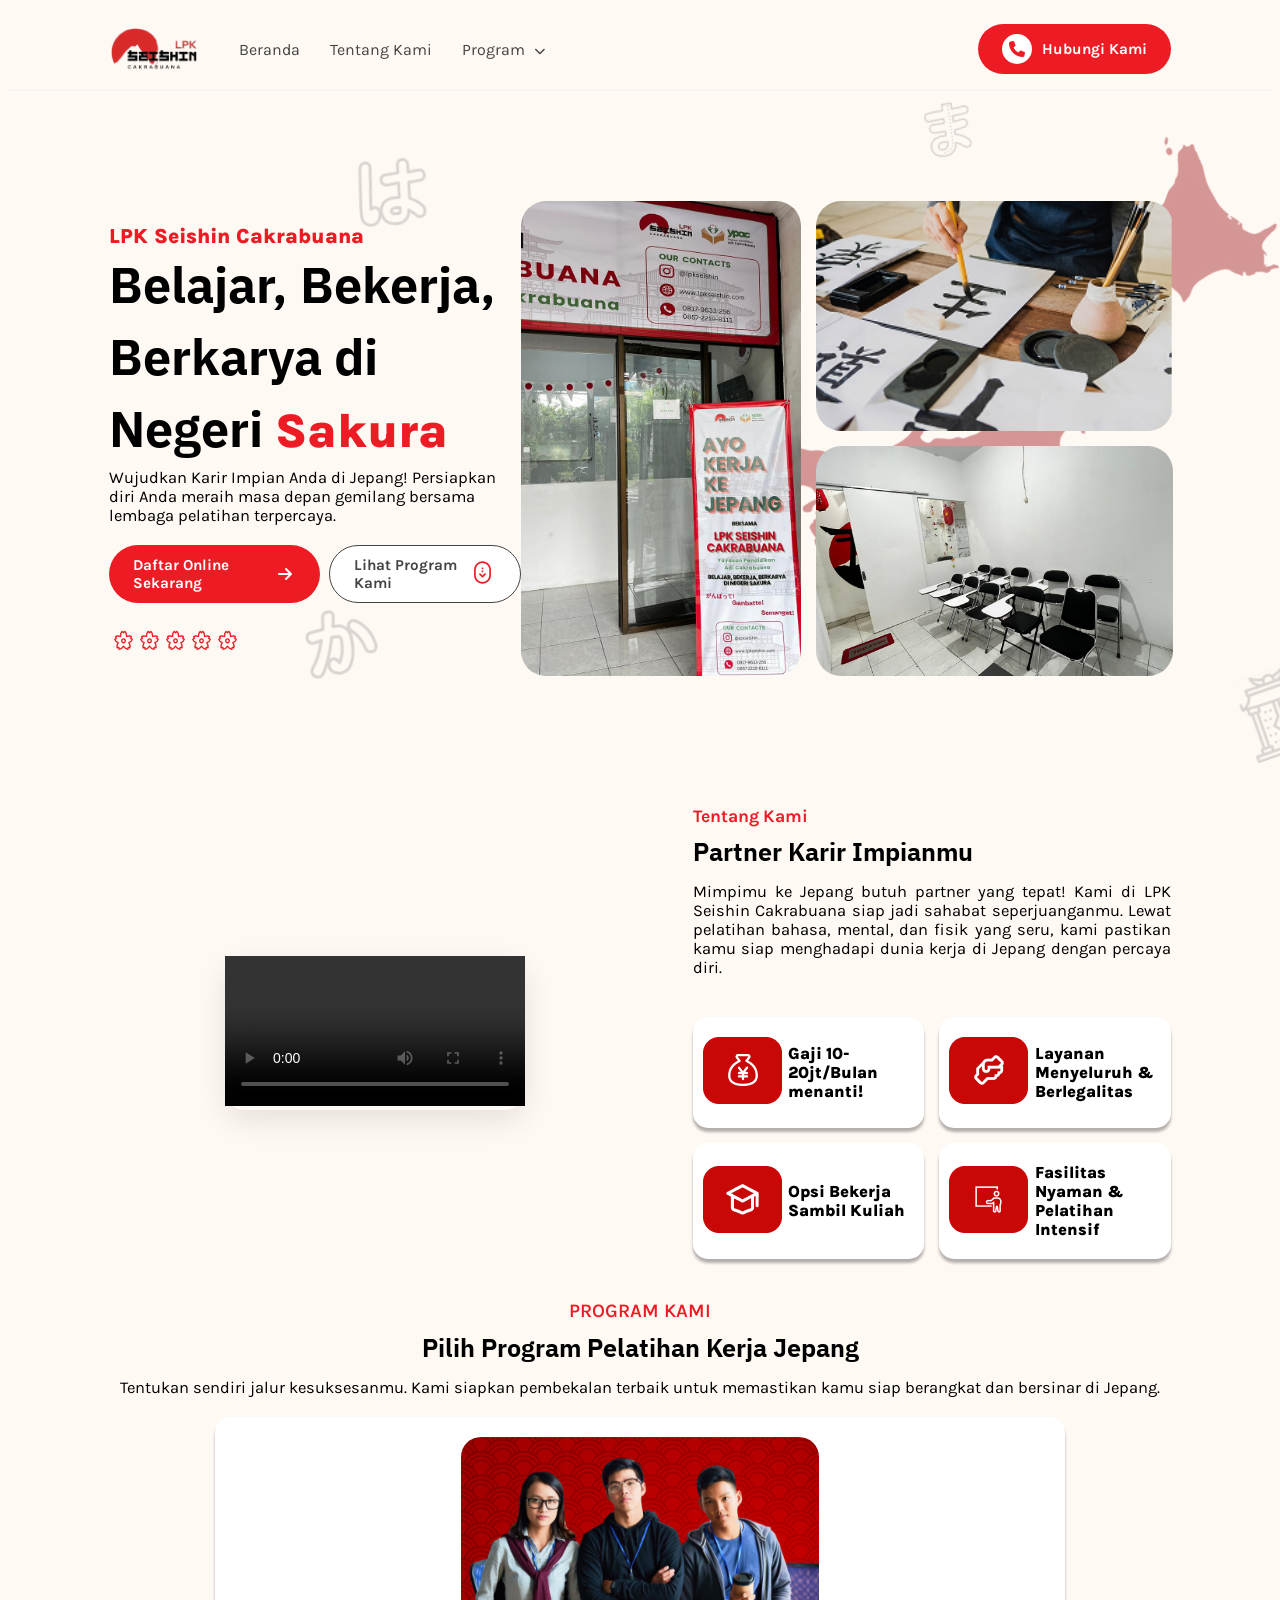
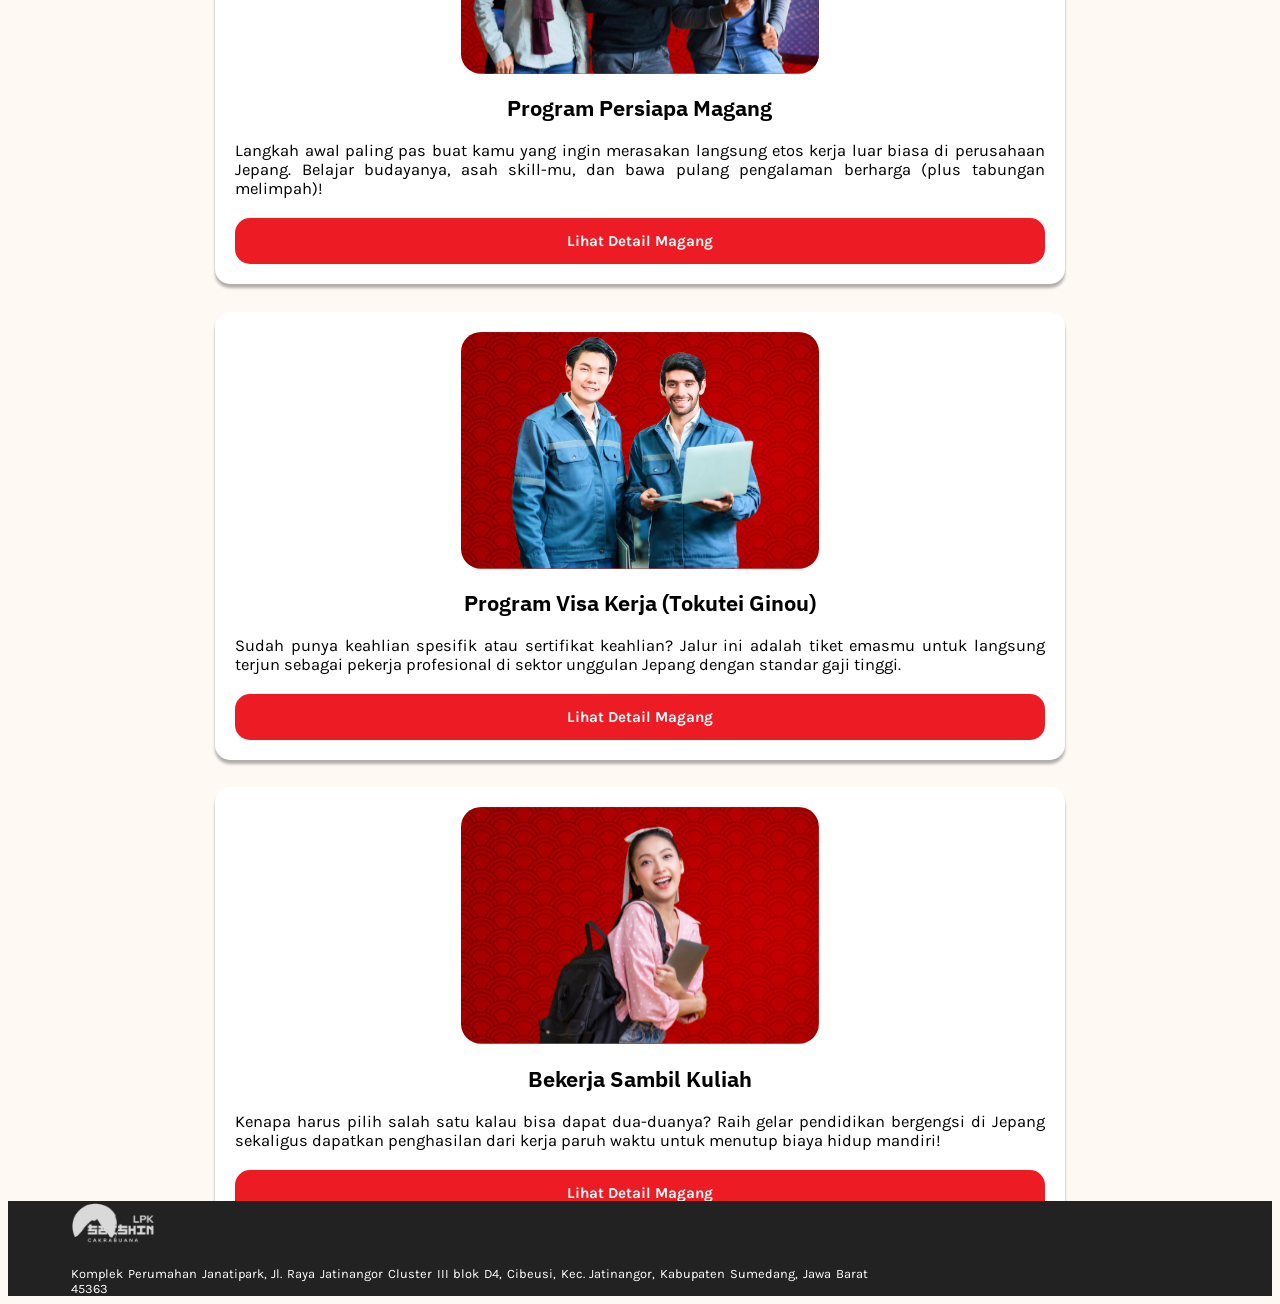
==== index.html @ 69a9a924 "update programs" ====
<!DOCTYPE html>
<html lang="id">
    <head>
    <meta charset="UTF-8">
    <meta name="viewport" content="width=device-width, initial-scale=1.0">
    <title>LPK Seishin Cakrabuana</title>
    <link rel="stylesheet" href="style.css">
    <link rel="stylesheet" href="Component/navbar.css">
    <link rel="stylesheet" href="Component/footer.css">
    <link rel="stylesheet" href="https://cdnjs.cloudflare.com/ajax/libs/font-awesome/6.5.1/css/all.min.css">

    </head>

    <body>

        <nav class="navbar-desktop">
            <div class = "nav-left">
            <div class="logo"><img src="../assets/logo.png" alt="LPK Seishin Cakrabuana" ></div>
            <ul class="nav-links">
                <li><a href="#">Beranda</a></li>
                <li><a href="#">Tentang Kami</a></li>
                <li class = "dropdown">
                    <a href="#">Program <i class="fa-solid fa-chevron-down"></i></a>
                    <ul class="dropdown-menu">
                        <li><a href="#">Pilihan 1</a></li>
                        <li><a href="#">Pilihan 2</a></li>
                        <li><a href="#">Pilihan 3</a></li>
                    </ul>
                </li>
            </ul>
            </div>
            <div class="nav-right">
                <a href="#" class="btn-contact">
                    <i class="fa-solid fa-phone"></i> Hubungi Kami
                </a>
            </div>
        </nav>

        <nav class="navbar-mobile">
            <div class="navbar-capsule">
                <div class="logo">
                    <img src="assets/logo.png" alt="Logo">
                </div>

                <div class="nav-right-mobile">
                    <a href="#" class="btn-contact-circle"><i class="fa-solid fa-phone"></i></a>

                    <div id="hamburger" class="hamburger">
                        <span></span>
                        <span></span>
                        <span></span>
                    </div>

                    <ul class="mobile-links">
                        <li><a href="#">Beranda</a></li>
                        <li><a href="#">Tentang Kami</a></li>
                        <li class = "dropdown">
                            <a href="#">Program <i class="fa-solid fa-chevron-down"></i></a>
                            <ul class="dropdown-menu-mobile">
                                <li><a href="#">Pilihan 1</a></li>
                                <li><a href="#">Pilihan 2</a></li>
                                <li><a href="#">Pilihan 3</a></li>
                            </ul>
                        </li>
                    </ul>

                </div>

            </div>
        </nav>


        <section class="hero">
            <div class="hero-bg">
                <img src="assets/japanMap.svg" class="bg-map" alt="">
                <img src="assets/ornamenDesktop.svg" class="bg-ornament" alt="">
                <img src="assets/ornamenMobile.svg" class="bg-ornament-mobile" alt="">
            </div>

            <div class="hero-content">
                <h3><span class="text-merah">LPK Seishin Cakrabuana</span></h3>
                <h1>Belajar, Bekerja, Berkarya di Negeri <span class="text-merah">Sakura</span></h1>
                <p>Wujudkan Karir Impian Anda di Jepang! Persiapkan diri Anda meraih masa depan gemilang bersama lembaga pelatihan terpercaya.</p>
                
                <div class="hero-cta-group">
                    <div class="hero-buttons">
                        <a href="#" class="btn-primary">Daftar Online Sekarang<i class="fa-solid fa-arrow-right"></i></a>
                        <a href="#" class="btn-secondary">Lihat Program Kami<span class="scroll-icon"><img src="assets/scrollDown.svg" alt="Scroll Down"></span></i></a>
                    </div>
                    <div class = "sakura-icons">
                        <img src="assets/sakura.svg" alt="Sakura Icon">
                        <img src="assets/sakura.svg" alt="Sakura Icon">
                        <img src="assets/sakura.svg" alt="Sakura Icon">
                        <img src="assets/sakura.svg" alt="Sakura Icon">
                        <img src="assets/sakura.svg" alt="Sakura Icon">
                    </div>
                </div>
            </div>

            <div class="hero-gallery">
                <div class="img-large">
                    <img src="assets/image1.jpeg" alt="Banner LPK">
                </div>
                <div class="img-stack">
                    <img src="assets/image2.png" alt="Writing image">
                    <img src="assets/image3.jpeg" alt="Ruang kelas">
                </div>
            </div>
        </section>

        <section class="about">
            <div class="about-container">
                <div class="about-video">
                    <video controls poster="">
                        <source src="" type="video/mp4">
                    </video>
                </div>
                <div class="about-content">
                    <p class="about-label"><span class="text-merah">Tentang Kami</span></p>
                    <h2 class="about-title">Partner Karir Impianmu</h2>
                    <p class="about-description"> Mimpimu ke Jepang butuh partner yang tepat! Kami 
                       di LPK Seishin Cakrabuana siap jadi sahabat seperjuanganmu. Lewat pelatihan 
                       bahasa, mental, dan fisik yang seru, kami pastikan kamu siap menghadapi dunia 
                       kerja di Jepang dengan percaya diri.
                    </p>

                    <div class="about-benefits">
                        <div class="benefits-card">
                            <div class="icon">
                                <img src="assets/b1-uang.png" alt="uang icon">
                            </div>
                            <p>Gaji 10-20jt/Bulan menanti!</p>
                        </div>
                        <div class="benefits-card">
                            <div class="icon">
                                <img src="assets/b2-tangan.png" alt="tangan icon">
                            </div>
                            <p>Layanan Menyeluruh & Berlegalitas</p>
                        </div>
                        <div class="benefits-card">
                            <div class="icon">
                                <img src="assets/b3-sarjana.png" alt="sarjana icon">
                            </div>
                            <p>Opsi Bekerja Sambil Kuliah</p>
                        </div>
                        <div class="benefits-card">
                            <div class="icon">
                                <img src="assets/b4-papan.png" alt="papan icon">
                            </div>
                            <p>Fasilitas Nyaman & Pelatihan Intensif</p>
                        </div>
                    </div>
                </div>
            </div>
        </section>

        <section class="program">
            <div class="program-content">
                <h5 class="label"><span class="text-merah">PROGRAM KAMI</span></h5>
                <h2 class="title">Pilih Program Pelatihan Kerja Jepang</h2>
                <p class="program-description">Tentukan sendiri jalur kesuksesanmu. Kami siapkan pembekalan terbaik untuk memastikan kamu siap berangkat dan bersinar di Jepang.</p>
                
                <div class="programs">
                    <div class="program-card">
                        <div class="program-img"><img src ="assets/programCard1.svg"></div>
                        <div class="program-card-description">
                            <h3>Program Persiapa Magang</h3>
                            <p>Langkah awal paling pas buat kamu yang ingin merasakan langsung etos kerja luar biasa di perusahaan Jepang. Belajar budayanya, asah skill-mu, dan bawa pulang pengalaman berharga (plus tabungan melimpah)!</p>
                        </div>
                        <a href="#" class="btn-prgm">Lihat Detail Magang</i></a>
                    </div>
                    <div class="program-card">
                        <div class="program-img"><img src ="assets/programCard2.svg"></div>
                        <div class="program-card-description">
                            <h3>Program Visa Kerja (Tokutei Ginou)</h3>
                            <p>Sudah punya keahlian spesifik atau sertifikat keahlian? Jalur ini adalah tiket emasmu untuk langsung terjun sebagai pekerja profesional di sektor unggulan Jepang dengan standar gaji tinggi.</p>
                        </div>
                        <a href="#" class="btn-prgm">Lihat Detail Magang</i></a>
                    </div>
                    <div class="program-card">
                        <div class="program-img"><img src ="assets/programCard3.svg"></div>
                        <div class="program-card-description">
                            <h3>Bekerja Sambil Kuliah</h3>
                            <p>Kenapa harus pilih salah satu kalau bisa dapat dua-duanya? Raih gelar pendidikan bergengsi di Jepang sekaligus dapatkan penghasilan dari kerja paruh waktu untuk menutup biaya hidup mandiri!</p>
                        </div>
                        <a href="#" class="btn-prgm">Lihat Detail Magang</i></a>
                    </div>
                </div>
            </div>

        </section>

        <footer>
            <div class="footer-container">
                <div class="logo">
                    <img src="assets/logoAlternate.svg" alt="logo">
                </div>
                <div class ="footer-alamat">
                    <p>Komplek Perumahan Janatipark, Jl. Raya Jatinangor Cluster III blok D4, Cibeusi, Kec. Jatinangor, Kabupaten Sumedang, Jawa Barat 45363</p>
                </div>
            </div>
        </footer>
        <script src="script.js"></script>
    </body>
</html>
---- style.css ----
.hero {
  position: relative;
  display: flex;
  flex-direction: column;
  align-items: center;
  justify-content: space-between;
  padding: 70px 8%;
  text-align: left;
}

.hero-bg{
  position: absolute;
  top: 0;
  left: 0;
  right: 0;
  bottom: 0;
  width: 100%;
  height: 100%;
  z-index: -1;
  pointer-events: none;
  overflow: visible;
}

.bg-map{
  position: absolute;
  top: 0;
  left: 0;
  width: 80%;
  height: 100%;
  object-fit: cover;

  z-index: -1;
  overflow:visible;
}

.bg-ornament-mobile {
  position: absolute;
  width: 100%;
  height: 100%;
  object-fit: contain;

  z-index: -2;
  overflow: hidden;
}

.bg-ornament {
  display: none;
}

.hero-content {
  display: contents;
}

h3, h1, .hero-content p {
  order: 1;
  text-align: left;
  width: 100%;
}

.hero h1 {
  font-size: 2.5rem;
}


.btn-primary {
  background-color: #ED1B24;
  color: white;
  text-decoration: none;
  padding: 10px 24px;
  border-radius: 50px;
  font-weight: 700;
  font-size: 0.95rem;

  display: inline-flex;
  align-items: center;
  gap: 10px;

  transition: 0.3s;
}

.btn-primary i {
  color: white;
  width: 30px;
  height: 30px;
  display: flex;
  align-items: center;
  justify-content: center;
  font-size: 1rem;
}

.btn-primary:hover {
  background-color: #b91c1c;
  transform: scale(1.05);
}

.btn-secondary {
  background-color: white;
  color: #444444;
  text-decoration: none;
  padding: 10px 24px;
  border-radius: 50px;
  border: 1px solid #444444;
  font-weight: 700; 
  font-size: 0.95rem;

  display: inline-flex;
  align-items: center;
  gap: 10px;

  transition: 0.3s;
}

.btn-secondary i {
  color: #ED1B24;
  width: 30px;
  height: 30px;
  display: flex;
  align-items: right;
  justify-content: right;
  font-size: 1rem;
}

.btn-secondary:hover {
  background-color: #F2F7FF;
  transform: scale(1.05);
}

.sakura-icons {
  padding: 0 0 0 1%;
}

.hero-gallery{
  display: flex;
  gap: 15px;
  align-items: stretch;
  width: 100%;
  order: 2;
  margin: 30px 0;
}

.img-large {
  flex: 0 0 45%;
  max-width: 280px;
}

.img-large img{
  height: 100%;
  max-height: 475px;
  width: 100%;
  object-fit: cover;
  border-radius: 25px;
}

.img-stack {
  flex: 0 0 55%;
  display: flex;
  flex-direction: column;
  gap: 15px;
}

.img-stack img{
  width: 100%;
  height: calc(50% - 7.5px);
  object-fit: cover;
  border-radius: 25px;
}

.hero-cta-group {
  order: 3;
  width: 100%;
  display: flex;
  flex-direction: column;
  align-items: center;
  gap: 20px;
}

.hero-buttons {
  display: flex;
  padding: 5% 0 1.5% 0;
  flex-direction: column;
  padding: 0 20px;
}

.about {
  position: relative;
  display: flex;
  flex-direction: column;
  align-items: center;
  justify-content: space-between;
  padding: 0 8%;
  text-align: justify;
}

.about-label {
  font-size: 1.1rem;
  font-weight: 700;
}

.about-title {
  font-size : 1.5rem;
}

.about-container {
  display: contents;
}

.about-video {
    width: fill;
    max-width: 800px;
    margin: 0 auto;
    border-radius: 20px;
    box-shadow: 0 10px 30px rgba(0,0,0,0.1);
    outline: none;
}
.about-content {
  padding: 20px 0;
  display: flex;
  flex-direction: column;
  gap: 10px;
}

.benefits-card {
  background-color: white;
  padding: 20px 10px;
  border-radius: 15px;
  display: flex;
  flex-direction: column;
  align-items: center;
  justify-content: center;
  text-align: center;
  box-shadow: 0 4px 3px rgba(0,0,0,0.3);
  font-weight: 800;
}

.about-benefits {
  display: grid;
  grid-template-columns: repeat(2, 1fr);
  gap: 15px;
  width: 100%;
  margin-top: 30px;
}

.program{
  position: relative;
  display: flex;
  flex-direction: column;
  align-items: center;
  justify-content: space-between;
  padding: 0 8%;
  text-align: center;
}

.program-content{
  padding: 20px 0;
  display: flex;
  align-items: center;
  flex-direction: column;
  gap: 10px;
}

.programs{
  display: grid;
  grid-template-columns: repeat(1fr);
  gap: 2%;
  width: 80%;
  margin-top: 10px;
}

.program-card{
  background-color: white;
  padding: 20px;
  border-radius: 15px;
  display: flex;
  flex-direction: column;
  align-items: center;
  justify-content: center;
  text-align: center;
  box-shadow: 0 4px 3px rgba(0,0,0,0.3);
}

.btn-prgm{
  margin-top: 20px;
  background-color: #ED1B24;
  color: white;
  text-decoration: none;
  padding: 14px 0;
  border-radius: 15px;
  font-weight: 700;
  font-size: 0.95rem;

  display: flex;
  width: 100%;
  justify-content: center;

  transition: 0.3s;
}


.program-card p{
  margin-top: 2%;
  text-align: justify;
}

.program h3{
  margin-top: 2%;
  text-align: center;
  font-size: 1.3rem;
}
.program h2{
  text-align: center;
  font-size: 1.5rem;
  font-weight: 800;
}
.program h5{
  text-align: center;
  font-size: 1.2rem;
  font-weight: 600;
}
@media(min-width: 768px) {

  .hero {
    flex-direction: row;
    align-items: center;
    justify-content: space-between;
    padding: 80px 8%;
  }

  .bg-map{
    position: absolute;
    top: 50%;
    left: unset;
    transform: translateY(-50%);
    right: -10%;
    width: 75%;
    height: auto;
  
    object-fit: contain;
  
    z-index: -1;
  }
  .bg-ornament-mobile{
    display: none;
  }
  .bg-ornament {
    display: flex;
    position: absolute;
    top: 0;
    left: 0;
    width: 100%;
    height: 100%;
    object-fit: cover;
  
    z-index: -2;
    overflow: visible;
  }
  
    .hero-gallery {
    display: flex;
    gap: 15px;
    align-items: stretch;
    width: 100%;
    max-width: 650px;
    max-height: 475px;
  }
  
  .hero-cta-group{
    flex-direction: column;
    text-align: left;
    align-items: flex-start;
  }
  
  .hero-buttons {
    flex-direction: row;
    display: flex;
    width: auto;
    padding: 5% 0 1.5% 0;
    gap: 2%;
  }
  .hero-content{
    display: flex;
    flex-direction: column;
    flex: 1;
  }
  
  .hero-content h1{
    font-size: 3rem;
  }
  
  .hero-content h3{
    font-size: 1.3rem;
  }

  .about {
    flex-direction:row ;
    gap: 5%;
  }

  .about-content{
    max-width: 45%;
  }

  .benefits-card{
    flex-direction: row;
    text-align: left;
    gap: 3%;
  }
}
---- Component/navbar.css ----
@import url('https://fonts.googleapis.com/css2?family=IBM+Plex+Sans+JP:wght@400;600;700;800&family=Karla:wght@400;700;800&display=swap');

body {
  background-color: #FFF9F4;
  overflow-x: hidden;

* {
  margin: 0;
  padding: 0;
  box-sizing: border-box;
  font-family: 'Karla', sans-serif;
  font-size: 1.03rem;
}


h1, h2, h3 {
  font-family: 'IBM Plex Sans JP', sans-serif;
  font-weight: 800;
}

.text-merah {
  color: #ED1B24;
  display: inline;
 font-size: inherit;
 font-weight: inherit;
 font-style: inherit;
}

.logo img{
  height: 45px;
  display: block;
}

.btn-contact-circle {
  width: 40px;
  height: 40px;
  background-color: white;
  border: 5px solid #ED1B24;
  color: #ED1B24;
  border-radius: 50%;
  display: flex;
  align-items: center; 
  justify-content: center;
  text-decoration: none;
}

.navbar-desktop {
  display: none;
}

.navbar-mobile{
  display: block;
  padding: 15px;
  position: sticky;
  top: 0;
  z-index: 1000;
  background: transparent;
}

.navbar-capsule {
  display: flex;
  top: 40px;
  justify-content: space-between;
  align-items: center;
  
  background: rgba(255, 255, 255, 0.2);

  backdrop-filter: blur(10px);

  border: 1px solid #444444;

  border-radius: 100px;
  padding: 10px 20px;
  position: relative;
}

.hamburger {
  display: flex;
  flex-direction: column;
  gap: 5px;
  cursor: pointer;
  margin-left: 15px;
}

.hamburger span {
  width: 25px;
  height: 3px;
  background-color: #444444;
  border-radius: 10px;
  transition: 0.3s;
}

.mobile-links {
  position: absolute;
  right: 0;
  top: 70px;
  width: 200px;
  background: white;
  border-radius: 15px;
  border: 1px solid #444444;
  list-style: none;
  padding: 15px;
  display: none;
  z-index: 100;
}

.mobile-links.active {
  display: block;
}

.mobile-links li a {
  display: block;
  padding: 12px 20px;
  text-decoration: none;
  color: #444444;
  font-size: 0.95rem;
}

.nav-right-mobile {
  display: flex;
  align-items: center;
  gap: 15px;
}

.dropdown-menu-mobile {
  position: absolute;
  right: 0;
  background-color: white;
  min-width: 200px;
  list-style: none;
  padding: 10px 0;
  border-radius: 2%;
  border: 1px solid #444444;

  display: none;
  z-index: 1000;
}
.dropdown:hover .dropdown-menu-mobile{
  display: block;
}

@media(min-width: 768px) {

  .navbar-mobile{
      display: none;
    }
  .navbar-desktop {
    display: flex;
    justify-content: space-between;
    align-items: center;
    padding: 16px 8%;
    background-color: #FFF9F4;
    border-bottom: 1px solid #f1f5f9;
  }

  .nav-left {
    display: flex;
    align-items: center;
    gap: 40px;
  }

  .nav-links {
    display: flex;
    list-style: none;
    gap: 30px;
  }
  
  .nav-links a {
    text-decoration: none;
    color: #444444;
    font-size: 1rem;
    font-weight: 400;
    transition: color 0.3s;
  }
  
  .nav-links a:hover{
    background-color: #f1f5f9;
    color: #ED1B24;
  }
  
  .btn-contact {
    background-color: #ED1B24;
    color: white;
    text-decoration: none;
    padding: 10px 24px;
    border-radius: 50px;
    font-weight: 700;
    font-size: 0.95rem;
  
    display: inline-flex;
    align-items: center;
    gap: 10px;
  
    transition: 0.3s;
  }
  
  .btn-contact i {
    background-color: white;
    color: #ED1B24;
    width: 30px;
    height: 30px;
    border-radius: 50%;
    display: flex;
    align-items: center;
    justify-content: center;
    font-size: 1rem;
  }
  
  .btn-contact:hover {
    background-color: #b91c1c;
    transform: scale(1.05);
  }
  
  .dropdown {
    position: relative;
  }
  
  .dropdown-menu {
    position: absolute;
    top: 100%;
    left: 0;
    background-color: white;
    min-width: 200px;
    list-style: none;
    padding: 10px 0;
    border-radius: 2%;
    border: 1px solid #444444;
  
    display: none;
    z-index: 1000;
  }
  
  .dropdown:hover .dropdown-menu{
    display: block;
  }
  
  .dropdown-menu li a {
    padding: 12px 20px;
    display: block;
    font-size: 0.9rem;
    color:#444444;
    transition: 0.2s;
  }
  
  .dropdown-menu li a:hover {
    background-color: #f1f5f9;
    color: #ED1B24;
  }
  
  .dropdown a i {
    font-size: 0.7rem;
    margin-left: 5px;
  }}}
---- Component/footer.css ----
footer{
  background-color: #222222;
  color: white;
  position: relative;
  display: flex;
  flex-direction: column;
  align-items: left;
  justify-content: space-between;
  padding: 0 5%;
  text-align: justify;
}

.footer-container{
    display: flex;
    flex-direction: column;
    max-width: 70%;
    gap: 20px;
}

.footer-container p{
    font-size: 0.8rem;
}
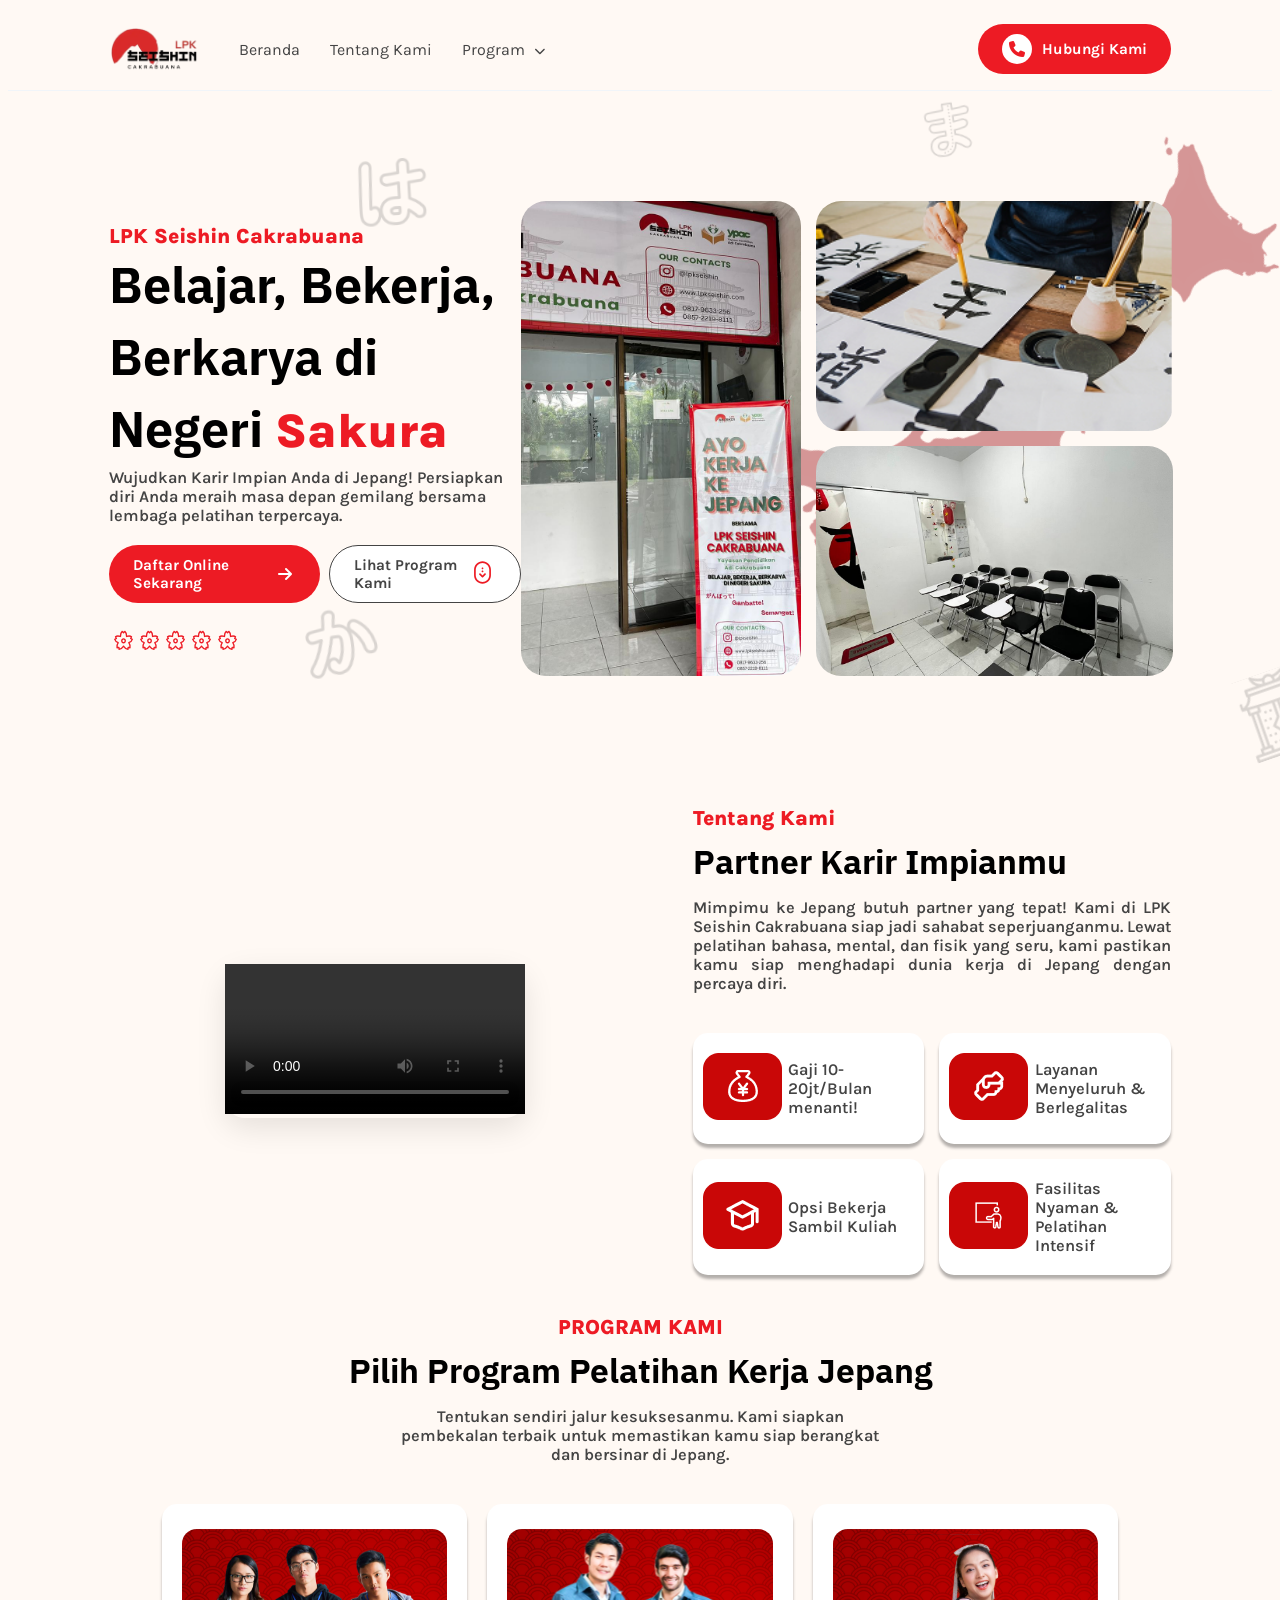
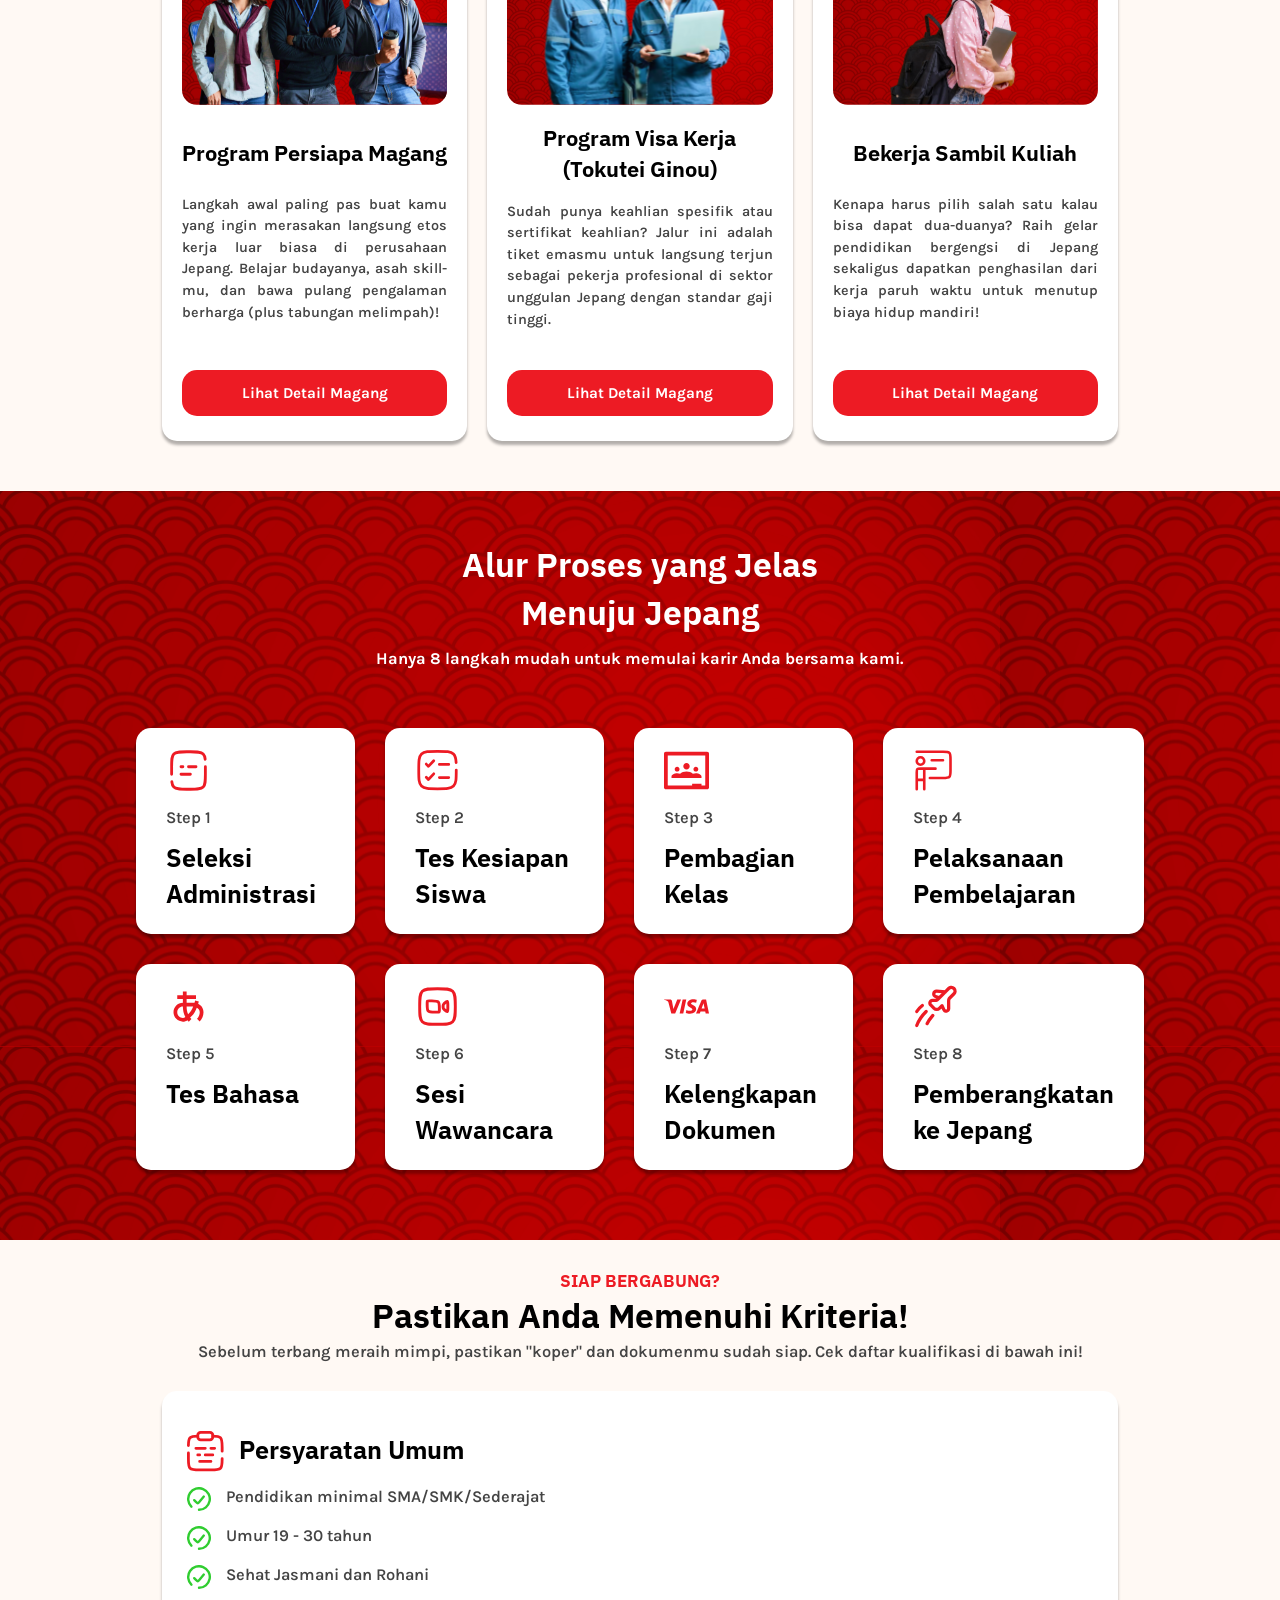
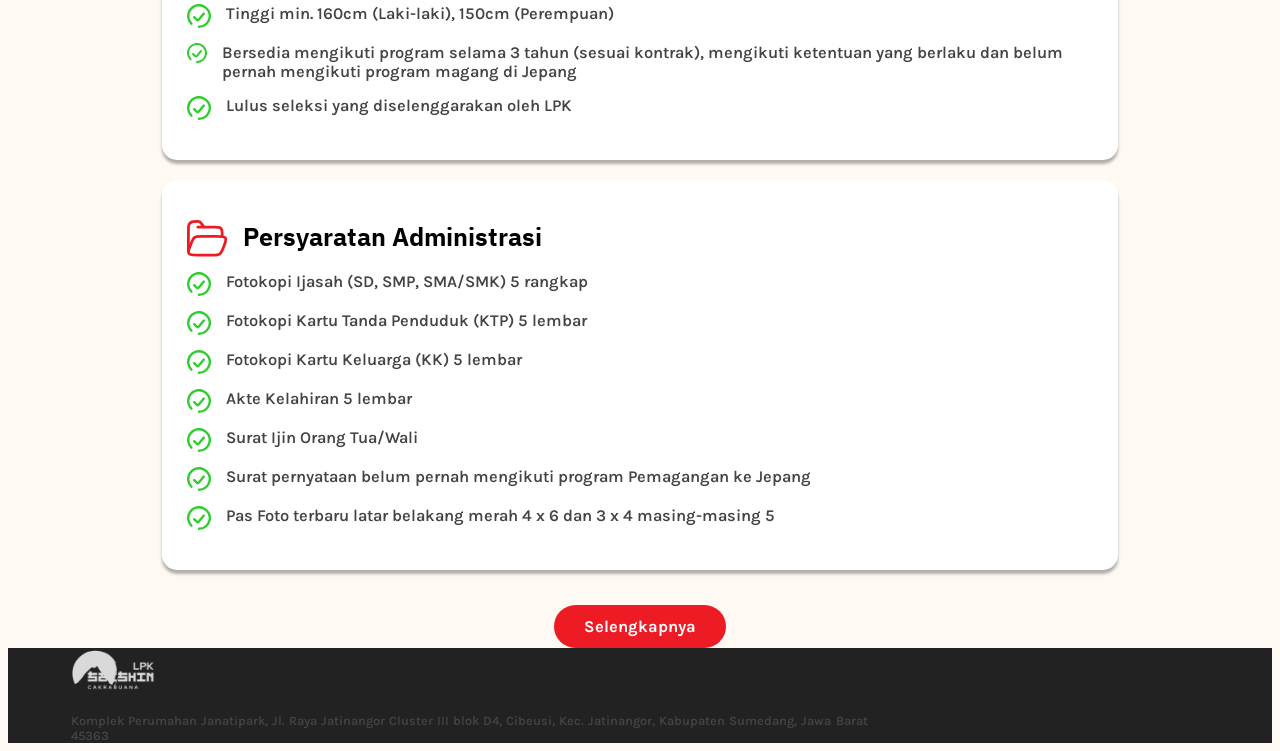
==== commit ba7f523a: "Landpage-syarat" ====
--- a/index.html
+++ b/index.html
@@ -156,8 +156,8 @@
 
         <section class="program">
             <div class="program-content">
-                <h5 class="label"><span class="text-merah">PROGRAM KAMI</span></h5>
-                <h2 class="title">Pilih Program Pelatihan Kerja Jepang</h2>
+                <h5 class="program-label"><span class="text-merah">PROGRAM KAMI</span></h5>
+                <h2 class="program-title">Pilih Program Pelatihan Kerja Jepang</h2>
                 <p class="program-description">Tentukan sendiri jalur kesuksesanmu. Kami siapkan pembekalan terbaik untuk memastikan kamu siap berangkat dan bersinar di Jepang.</p>
                 
                 <div class="programs">
@@ -167,7 +167,7 @@
                             <h3>Program Persiapa Magang</h3>
                             <p>Langkah awal paling pas buat kamu yang ingin merasakan langsung etos kerja luar biasa di perusahaan Jepang. Belajar budayanya, asah skill-mu, dan bawa pulang pengalaman berharga (plus tabungan melimpah)!</p>
                         </div>
-                        <a href="#" class="btn-prgm">Lihat Detail Magang</i></a>
+                        <a href="#" class="btn-prgm">Lihat Detail Magang</a>
                     </div>
                     <div class="program-card">
                         <div class="program-img"><img src ="assets/programCard2.svg"></div>
@@ -175,7 +175,7 @@
                             <h3>Program Visa Kerja (Tokutei Ginou)</h3>
                             <p>Sudah punya keahlian spesifik atau sertifikat keahlian? Jalur ini adalah tiket emasmu untuk langsung terjun sebagai pekerja profesional di sektor unggulan Jepang dengan standar gaji tinggi.</p>
                         </div>
-                        <a href="#" class="btn-prgm">Lihat Detail Magang</i></a>
+                        <a href="#" class="btn-prgm">Lihat Detail Magang</a>
                     </div>
                     <div class="program-card">
                         <div class="program-img"><img src ="assets/programCard3.svg"></div>
@@ -183,11 +183,141 @@
                             <h3>Bekerja Sambil Kuliah</h3>
                             <p>Kenapa harus pilih salah satu kalau bisa dapat dua-duanya? Raih gelar pendidikan bergengsi di Jepang sekaligus dapatkan penghasilan dari kerja paruh waktu untuk menutup biaya hidup mandiri!</p>
                         </div>
-                        <a href="#" class="btn-prgm">Lihat Detail Magang</i></a>
-                    </div>
-                </div>
-            </div>
-
+                        <a href="#" class="btn-prgm">Lihat Detail Magang</a>
+                    </div>
+                </div>
+            </div>
+
+        </section>
+
+        <section class="alur">
+            <div class="alur-content">
+                <span class="alur-bg"></span>
+                <h2 class="alur-title">
+                    Alur Proses yang Jelas Menuju Jepang
+                </h2>
+                <p class="alur-desc">
+                    Hanya 8 langkah mudah untuk memulai karir Anda bersama kami.
+                </p>
+                <div class="alur-cards">
+                    <div class="alur-card">
+                        <img src="assets/alur1.svg">
+                        <p>Step 1</p>
+                        <h3>Seleksi Administrasi</h3>
+                    </div>
+                    <div class="alur-card">
+                        <img src="assets/alur2.svg">
+                        <p>Step 2</p>
+                        <h3>Tes Kesiapan Siswa</h3>
+                    </div>
+                    <div class="alur-card">
+                        <img src="assets/alur3.svg">
+                        <p>Step 3</p>
+                        <h3>Pembagian Kelas</h3>
+                    </div>
+                    <div class="alur-card">
+                        <img src="assets/alur4.svg">
+                        <p>Step 4</p>
+                        <h3>Pelaksanaan Pembelajaran</h3>
+                    </div>
+                    <div class="alur-card">
+                        <img src="assets/alur5.svg">
+                        <p>Step 5</p>
+                        <h3>Tes Bahasa</h3>
+                    </div>
+                    <div class="alur-card">
+                        <img src="assets/alur6.svg">
+                        <p>Step 6</p>
+                        <h3>Sesi Wawancara</h3>
+                    </div>
+                    <div class="alur-card">
+                        <img src="assets/alur7.svg">
+                        <p>Step 7</p>
+                        <h3>Kelengkapan Dokumen</h3>
+                    </div>
+                    <div class="alur-card">
+                        <img src="assets/alur8.svg">
+                        <p>Step 8</p>
+                        <h3>Pemberangkatan ke Jepang</h3>
+                    </div>                    
+                </div>
+            </div>
+        </section>
+
+        <section class="syarat">
+            <div class="syarat-content">
+                <h3 class="syarat-label">SIAP BERGABUNG?</h3>
+                <h1 class="syarat-title">Pastikan Anda Memenuhi Kriteria!</h1>
+                <p class="syarat-desc">Sebelum terbang meraih mimpi, pastikan "koper" dan dokumenmu sudah siap. Cek daftar kualifikasi di bawah ini!</p>
+            
+                <div class="syarat-cards">
+                    <div class="syarat-card">
+                        <div class="syrt-card-title">
+                            <img src="assets/syaratSymbol1.svg">
+                            <h2>Persyaratan Umum</h2>
+                        </div>
+                        <div class="syrt-point">
+                            <img src="assets/checkmark.svg">
+                            <p>Pendidikan minimal SMA/SMK/Sederajat</p>
+                        </div>
+                        <div class="syrt-point">
+                            <img src="assets/checkmark.svg">
+                            <p>Umur 19 - 30 tahun</p>
+                        </div>                        
+                        <div class="syrt-point">
+                            <img src="assets/checkmark.svg">
+                            <p>Sehat Jasmani dan Rohani</p>
+                        </div>                       
+                        <div class="syrt-point">
+                            <img src="assets/checkmark.svg">
+                            <p>Tinggi min. 160cm (Laki-laki), 150cm (Perempuan)</p>
+                        </div>                        
+                        <div class="syrt-point">
+                            <img src="assets/checkmark.svg">
+                            <p>Bersedia mengikuti program selama 3 tahun (sesuai kontrak), mengikuti ketentuan yang berlaku dan belum pernah mengikuti program magang di Jepang</p>
+                        </div>                        
+                        <div class="syrt-point">
+                            <img src="assets/checkmark.svg">
+                            <p>Lulus seleksi yang diselenggarakan oleh LPK</p>
+                        </div>                        
+                    </div>
+                    <div class="syarat-card">
+                        <div class="syrt-card-title">
+                            <img src="assets/syaratSymbol2.svg">
+                            <h2>Persyaratan Administrasi</h2>
+                        </div>
+                        <div class="syrt-point">
+                            <img src="assets/checkmark.svg">
+                            <p>Fotokopi Ijasah (SD, SMP, SMA/SMK) 5 rangkap</p>
+                        </div>
+                        <div class="syrt-point">
+                            <img src="assets/checkmark.svg">
+                            <p>Fotokopi Kartu Tanda Penduduk (KTP) 5 lembar</p>
+                        </div>         
+                        <div class="syrt-point">
+                            <img src="assets/checkmark.svg">
+                            <p>Fotokopi Kartu Keluarga (KK) 5 lembar</p>
+                        </div>                                             
+                        <div class="syrt-point">
+                            <img src="assets/checkmark.svg">
+                            <p>Akte Kelahiran 5 lembar</p>
+                        </div>                        
+                        <div class="syrt-point">
+                            <img src="assets/checkmark.svg">
+                            <p>Surat Ijin Orang Tua/Wali</p>
+                        </div>                        
+                        <div class="syrt-point">
+                            <img src="assets/checkmark.svg">
+                            <p>Surat pernyataan belum pernah mengikuti program Pemagangan ke Jepang</p>
+                        </div>                        <div class="syrt-point">
+                            <img src="assets/checkmark.svg">
+                            <p>Pas Foto terbaru latar belakang merah 4 x 6 dan 3 x 4 masing-masing 5</p>
+                        </div>             
+                    </div>                   
+                </div>
+                <a href="#" class="btn-syrt">Selengkapnya</a>
+                <img src="assets/syaratImg.svg" class="syarat-img">
+            </div>                
         </section>
 
         <footer>
--- a/style.css
+++ b/style.css
@@ -1,3 +1,8 @@
+p {
+  font-weight: 600;
+  color: #444444;
+}
+
 .hero {
   position: relative;
   display: flex;
@@ -205,7 +210,6 @@
 }
 
 .about-video {
-    width: fill;
     max-width: 800px;
     margin: 0 auto;
     border-radius: 20px;
@@ -250,6 +254,10 @@
   text-align: center;
 }
 
+.program p{
+  max-width: 500px;
+}
+
 .program-content{
   padding: 20px 0;
   display: flex;
@@ -260,22 +268,28 @@
 
 .programs{
   display: grid;
-  grid-template-columns: repeat(1fr);
-  gap: 2%;
-  width: 80%;
-  margin-top: 10px;
+  align-items: center;
+  grid-template-columns: 1fr;
+  gap: 20px;
+  width: 90%;
+  margin: 30px auto;
 }
 
 .program-card{
   background-color: white;
-  padding: 20px;
+  padding: 25px 20px;
   border-radius: 15px;
   display: flex;
   flex-direction: column;
   align-items: center;
-  justify-content: center;
-  text-align: center;
+  justify-content: space-between;
+  height: 100%;
   box-shadow: 0 4px 3px rgba(0,0,0,0.3);
+}
+
+.program-card img{
+  width: 100%;
+  height: auto;
 }
 
 .btn-prgm{
@@ -297,15 +311,24 @@
 
 
 .program-card p{
-  margin-top: 2%;
+  flex-grow: 1;
+  margin-bottom: 20px;
+  font-size: 0.9rem;
+  line-height: 1.5;
   text-align: justify;
 }
 
-.program h3{
-  margin-top: 2%;
-  text-align: center;
+.program-card h3{
+  margin: 15px 0;
+  min-height: 3rem;
+  display: flex;
+  align-items: center;
+  justify-content: center;
   font-size: 1.3rem;
-}
+  text-align: center;
+  width: 100%;
+}
+
 .program h2{
   text-align: center;
   font-size: 1.5rem;
@@ -316,6 +339,174 @@
   font-size: 1.2rem;
   font-weight: 600;
 }
+
+.alur-bg {
+  position: absolute;
+  top: 0;
+  bottom: 0;
+  left: 50%;
+  transform: translateX(-50%);
+  width: 100vw;
+
+  background-size: 1000px auto;
+  background-image: url('assets/alurBg.svg');
+  background-repeat: repeat;
+  background-color: #C20000;
+  z-index: -1;
+}
+
+.alur{
+  position: relative;
+  display: flex;
+  flex-direction: column;
+  align-items: center;
+  justify-content: space-between;
+  padding: 0 8%;
+  text-align: center;
+}
+
+.alur-content{
+  padding: 20px 0;
+  display: flex;
+  align-items: center;
+  flex-direction: column;
+  gap: 10px;
+}
+
+.alur-cards{
+  display: grid;
+  grid-template-columns: repeat(2, 1fr);
+  gap: 20px;
+  width: 90%;
+  margin: 30px auto;
+  grid-auto-flow: row;
+}
+
+.alur-card{
+  background-color: white;
+  padding: 50px 15px;
+  border-radius: 15px;
+  display: flex;
+
+  flex-direction: column;
+  align-items: flex-start;
+
+  box-sizing: border-box;
+  gap:15px;
+  height: 100%;
+  box-shadow: 0 4px 3px rgba(0,0,0,0.3);
+}
+
+.alur-card img{
+  width: 45px;
+  height: auto;
+}
+
+.alur-title {
+  margin-top: 3%;
+  font-size: 2rem;
+  font-weight: 800;
+  color: white;
+}
+
+.alur-desc {
+  color: white;
+  font-weight: 700;
+}
+
+.syarat{
+  position: relative;
+  align-items: center;
+  justify-content: center;
+  padding: 0 8%;
+  text-align: center;
+}
+
+.syarat-content{
+  position: relative;
+  align-items: center;
+  text-align: center;
+  width: 100%;
+  margin: 0 auto;
+}
+
+.syarat-label {
+  order:1;
+  font-weight: 700;
+  margin-top: 30px;
+  text-align: center;
+  color: #ED1B24;
+}
+
+.syarat-title {
+  font-size: 2rem;
+  order:2;
+  text-align: center;
+}
+
+.syarat-cards{
+  display: grid;
+  grid-template-columns: 1fr;
+  gap: 20px;
+  width: 90%;
+  margin: 30px auto;
+}
+
+.syrt-card-title{
+  display: flex;
+  flex-direction: row;
+  gap: 15px;
+  align-items: center;
+}
+.syrt-card-title h2{
+  font-size: 1.5rem;
+}
+.syrt-point{
+  display: flex;
+  flex-direction: row;
+  text-align: left;
+  align-items: flex-start;
+  gap: 15px;
+}
+.syrt-point img{
+ width: 1.5rem;
+}
+
+.syarat-card{
+  background-color: white;
+  padding: 40px 25px;
+  border-radius: 15px;
+  display: flex;
+
+  flex-direction: column;
+  align-items: flex-start;
+
+  box-sizing: border-box;
+  gap:15px;
+  height: 100%;
+  box-shadow: 0 4px 3px rgba(0,0,0,0.3);
+}
+
+.syarat-img {
+  display: none;
+}
+
+.btn-syrt {
+  margin-top: 5px;
+  background-color: #ED1B24;
+  color: white;
+  text-decoration: none;
+  padding: 12px 30px;
+  border-radius: 50px;
+  font-weight: 700;
+
+  display: inline-block;
+  width: fit-content;
+  justify-content: center;
+
+  transition: 0.3s;
+}
+
 @media(min-width: 768px) {
 
   .hero {
@@ -398,10 +589,60 @@
   .about-content{
     max-width: 45%;
   }
+  .about h2{
+    font-weight: 900;
+    font-size: 2rem;
+  }
+
+  .about-label{
+    font-weight: 800;
+    font-size: 1.3rem;
+  }
 
   .benefits-card{
     flex-direction: row;
     text-align: left;
     gap: 3%;
   }
+
+  .programs{
+    grid-template-columns: repeat(3, 1fr);
+  }
+
+  .program h2{
+    font-weight: 900;
+    font-size: 2rem;
+  }
+
+  .program h5{
+    font-weight: 800;
+    font-size: 1.3rem;
+  }
+
+  .alur-cards {
+    width: 95%;
+    grid-template-columns: repeat(4, 1fr);
+    max-width: 1300px;
+    gap:30px;
+    margin: 50px auto;
+  }
+
+  .alur-card{
+    padding: 20px 30px;
+    width: 100%;
+  }
+
+  .alur-card h3{
+    font-size: 1.5rem;
+  }
+
+  .alur-title{
+    max-width: 400px;
+    font-size: 2rem;
+    font-weight: 800;
+  }
+
+  .alur{
+    object-fit: cover;
+  }
 }
--- a/Component/navbar.css
+++ b/Component/navbar.css
@@ -12,6 +12,9 @@
   font-size: 1.03rem;
 }
 
+p {
+  font-family: 'Karla';
+}
 
 h1, h2, h3 {
   font-family: 'IBM Plex Sans JP', sans-serif;
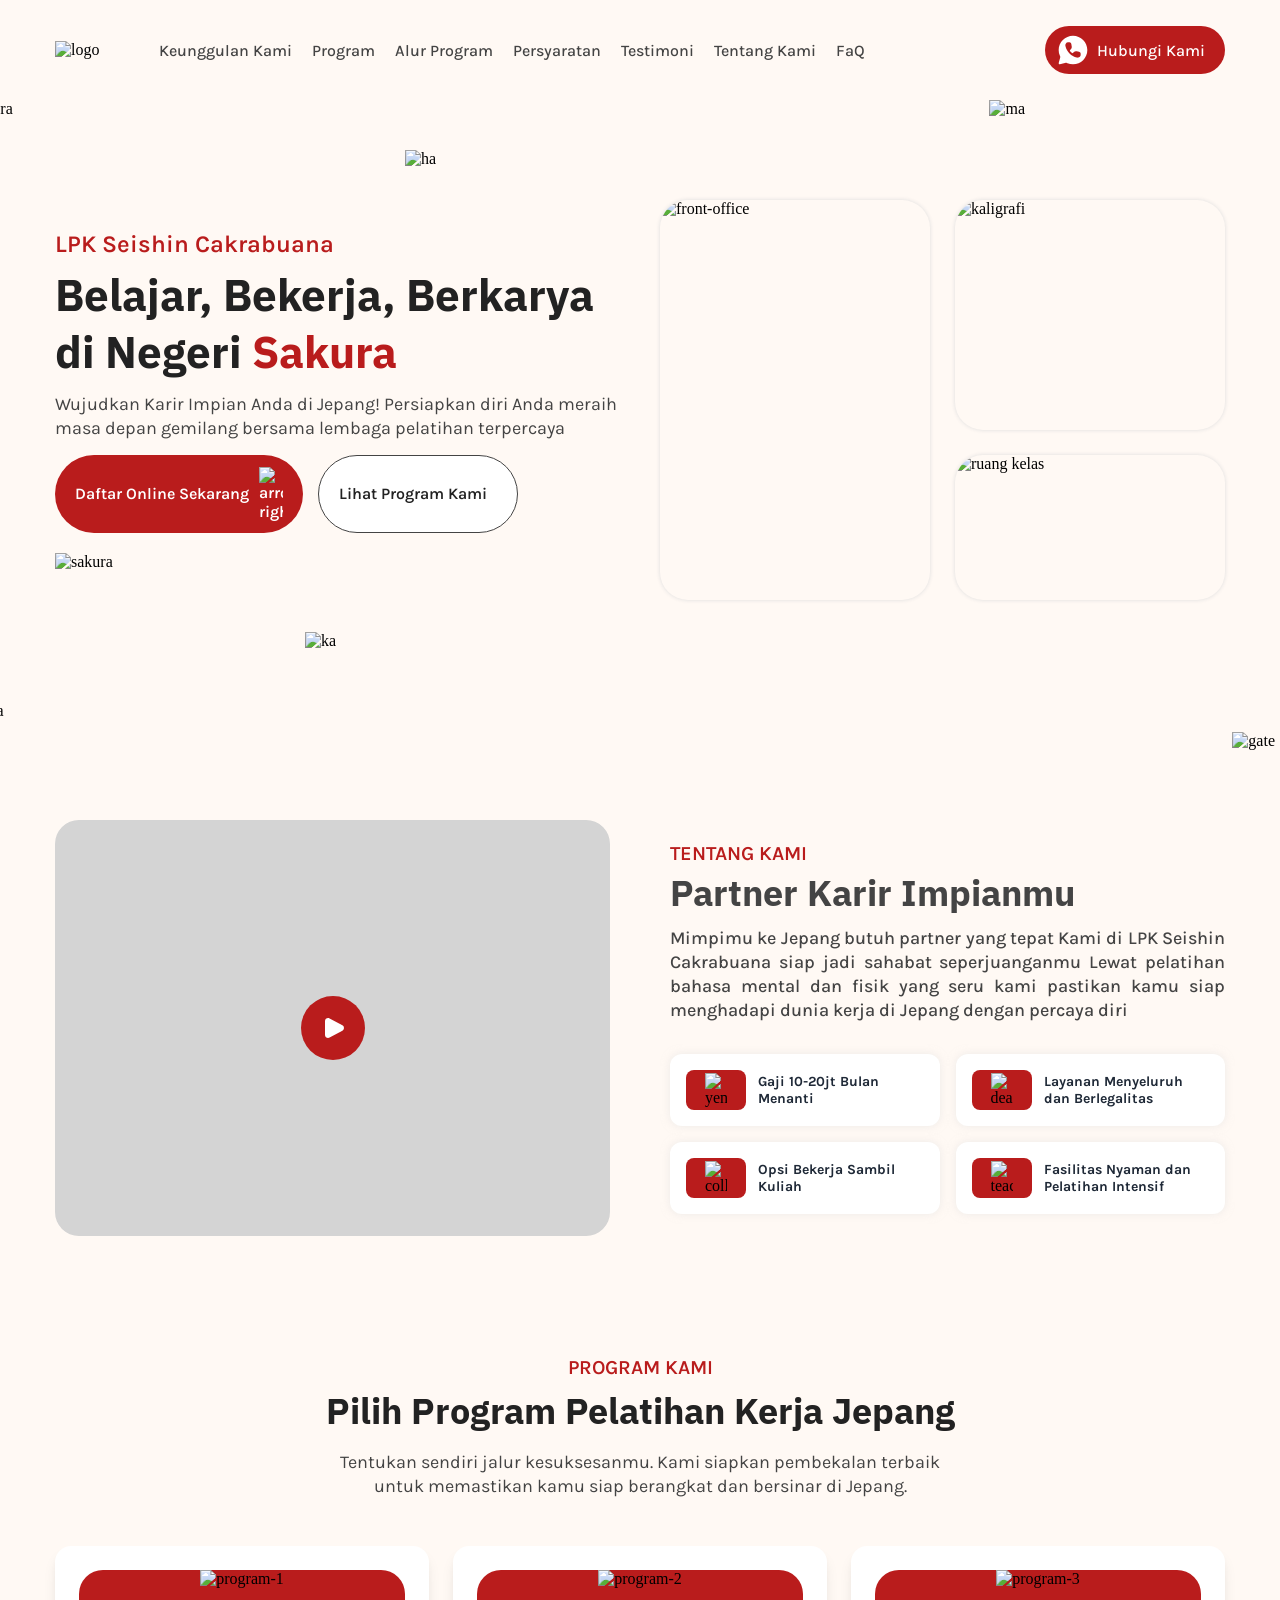
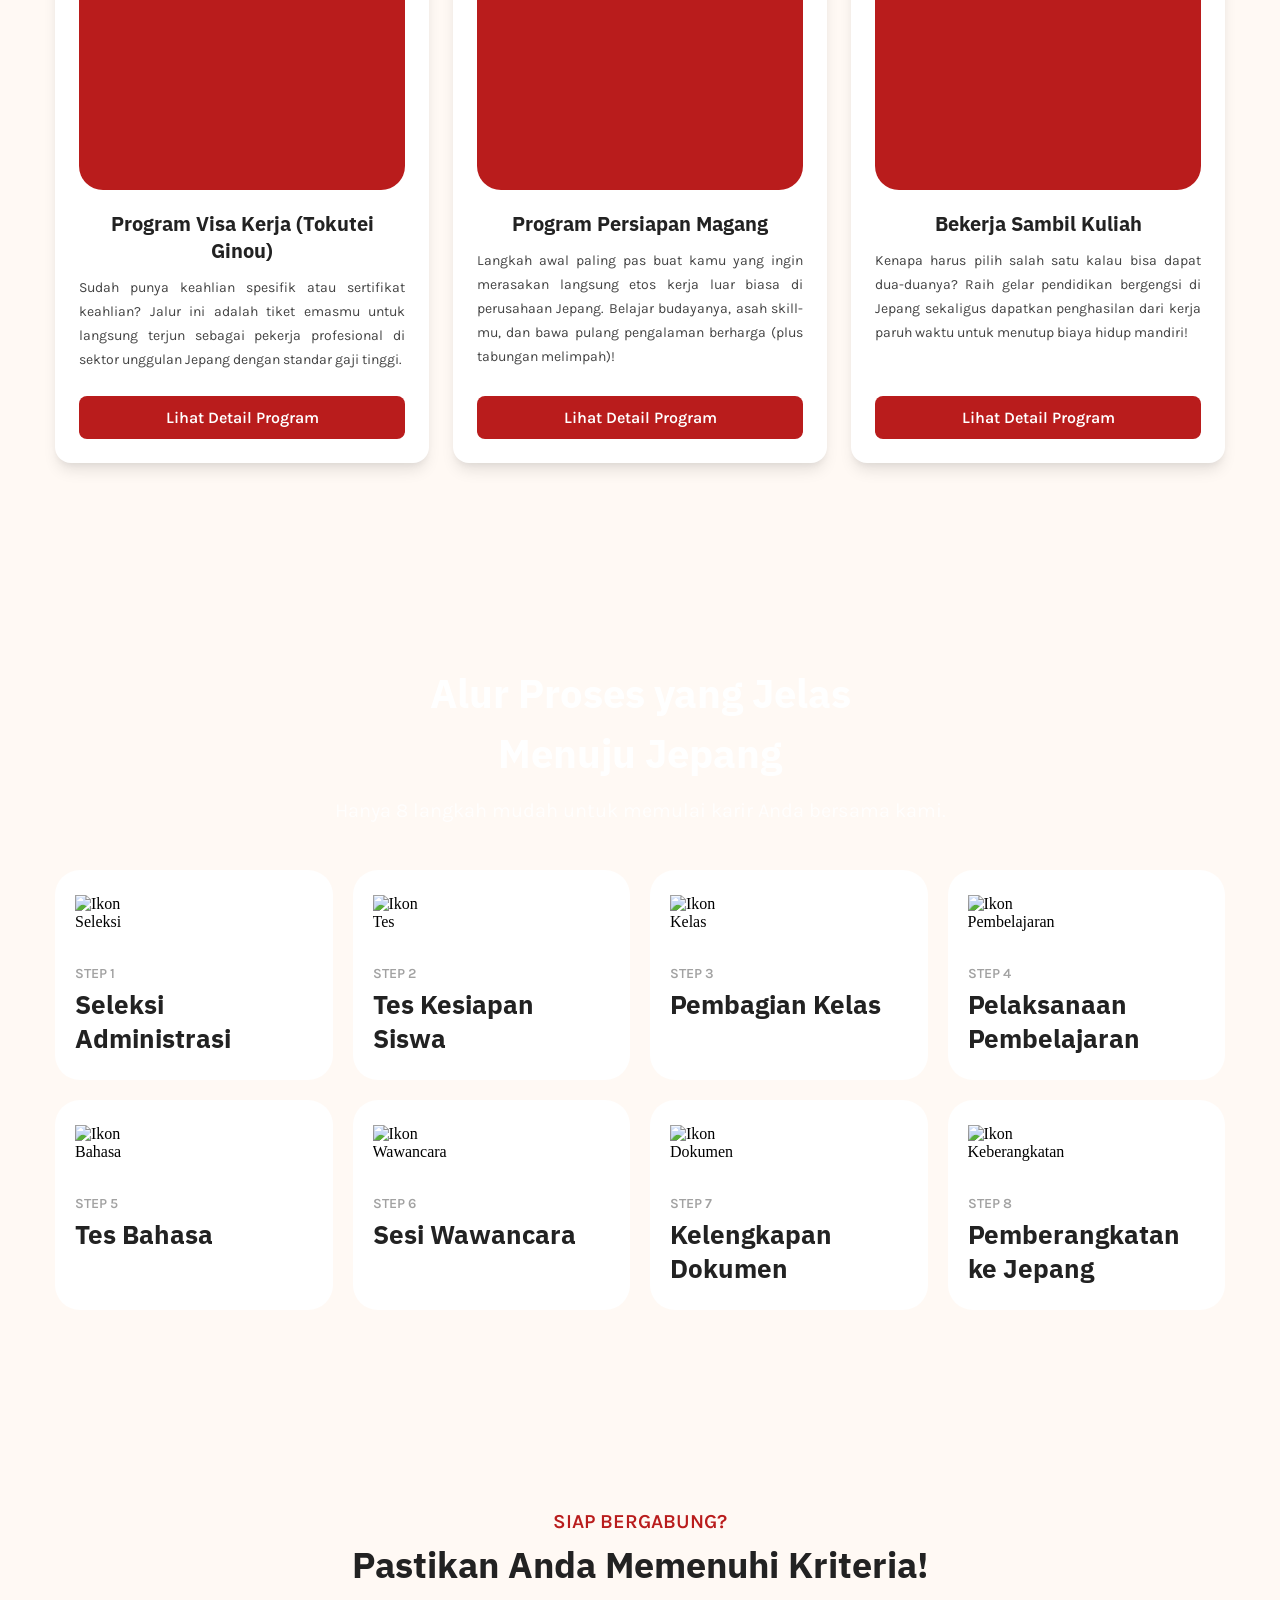
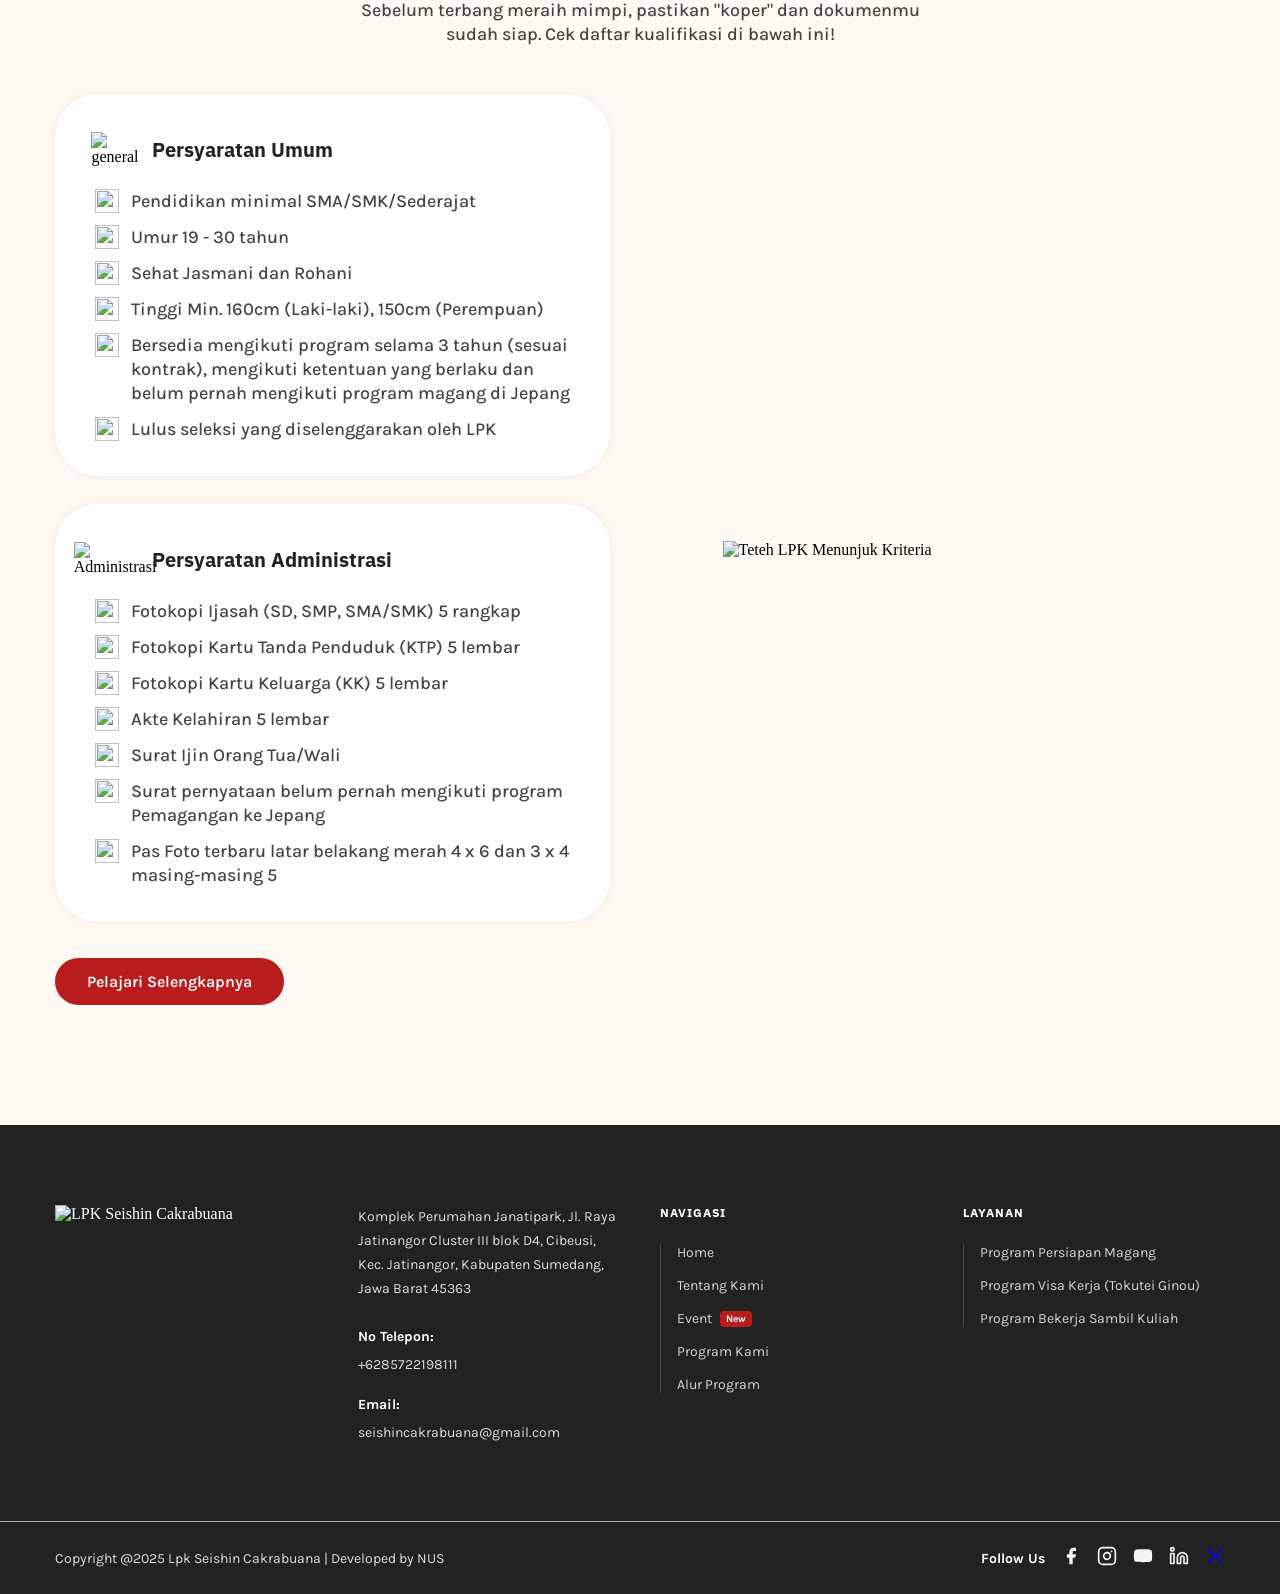
==== commit 153e27e0: "initialize: my branch" ====
--- a/index.html
+++ b/index.html
@@ -1,335 +1,573 @@
 <!DOCTYPE html>
-<html lang="id">
-    <head>
+<html lang="en">
+
+<head>
     <meta charset="UTF-8">
     <meta name="viewport" content="width=device-width, initial-scale=1.0">
-    <title>LPK Seishin Cakrabuana</title>
-    <link rel="stylesheet" href="style.css">
-    <link rel="stylesheet" href="Component/navbar.css">
-    <link rel="stylesheet" href="Component/footer.css">
-    <link rel="stylesheet" href="https://cdnjs.cloudflare.com/ajax/libs/font-awesome/6.5.1/css/all.min.css">
-
-    </head>
-
-    <body>
-
-        <nav class="navbar-desktop">
-            <div class = "nav-left">
-            <div class="logo"><img src="../assets/logo.png" alt="LPK Seishin Cakrabuana" ></div>
-            <ul class="nav-links">
-                <li><a href="#">Beranda</a></li>
-                <li><a href="#">Tentang Kami</a></li>
-                <li class = "dropdown">
-                    <a href="#">Program <i class="fa-solid fa-chevron-down"></i></a>
-                    <ul class="dropdown-menu">
-                        <li><a href="#">Pilihan 1</a></li>
-                        <li><a href="#">Pilihan 2</a></li>
-                        <li><a href="#">Pilihan 3</a></li>
-                    </ul>
-                </li>
-            </ul>
-            </div>
-            <div class="nav-right">
-                <a href="#" class="btn-contact">
-                    <i class="fa-solid fa-phone"></i> Hubungi Kami
-                </a>
-            </div>
-        </nav>
-
-        <nav class="navbar-mobile">
-            <div class="navbar-capsule">
-                <div class="logo">
-                    <img src="assets/logo.png" alt="Logo">
-                </div>
-
-                <div class="nav-right-mobile">
-                    <a href="#" class="btn-contact-circle"><i class="fa-solid fa-phone"></i></a>
-
-                    <div id="hamburger" class="hamburger">
-                        <span></span>
-                        <span></span>
-                        <span></span>
-                    </div>
-
-                    <ul class="mobile-links">
-                        <li><a href="#">Beranda</a></li>
-                        <li><a href="#">Tentang Kami</a></li>
-                        <li class = "dropdown">
-                            <a href="#">Program <i class="fa-solid fa-chevron-down"></i></a>
-                            <ul class="dropdown-menu-mobile">
-                                <li><a href="#">Pilihan 1</a></li>
-                                <li><a href="#">Pilihan 2</a></li>
-                                <li><a href="#">Pilihan 3</a></li>
-                            </ul>
-                        </li>
-                    </ul>
-
-                </div>
-
-            </div>
-        </nav>
-
-
-        <section class="hero">
-            <div class="hero-bg">
-                <img src="assets/japanMap.svg" class="bg-map" alt="">
-                <img src="assets/ornamenDesktop.svg" class="bg-ornament" alt="">
-                <img src="assets/ornamenMobile.svg" class="bg-ornament-mobile" alt="">
-            </div>
-
-            <div class="hero-content">
-                <h3><span class="text-merah">LPK Seishin Cakrabuana</span></h3>
-                <h1>Belajar, Bekerja, Berkarya di Negeri <span class="text-merah">Sakura</span></h1>
-                <p>Wujudkan Karir Impian Anda di Jepang! Persiapkan diri Anda meraih masa depan gemilang bersama lembaga pelatihan terpercaya.</p>
-                
-                <div class="hero-cta-group">
-                    <div class="hero-buttons">
-                        <a href="#" class="btn-primary">Daftar Online Sekarang<i class="fa-solid fa-arrow-right"></i></a>
-                        <a href="#" class="btn-secondary">Lihat Program Kami<span class="scroll-icon"><img src="assets/scrollDown.svg" alt="Scroll Down"></span></i></a>
-                    </div>
-                    <div class = "sakura-icons">
-                        <img src="assets/sakura.svg" alt="Sakura Icon">
-                        <img src="assets/sakura.svg" alt="Sakura Icon">
-                        <img src="assets/sakura.svg" alt="Sakura Icon">
-                        <img src="assets/sakura.svg" alt="Sakura Icon">
-                        <img src="assets/sakura.svg" alt="Sakura Icon">
-                    </div>
-                </div>
-            </div>
-
-            <div class="hero-gallery">
-                <div class="img-large">
-                    <img src="assets/image1.jpeg" alt="Banner LPK">
-                </div>
-                <div class="img-stack">
-                    <img src="assets/image2.png" alt="Writing image">
-                    <img src="assets/image3.jpeg" alt="Ruang kelas">
-                </div>
-            </div>
-        </section>
-
-        <section class="about">
-            <div class="about-container">
+    <title>LPK Seishin Cakrabuana | Partner Karir Impianmu</title>
+    <link rel="shortcut icon" href="https://res.cloudinary.com/depmeqzg0/image/upload/v1775320397/favicon_ejnydu.webp"
+        type="image/x-icon">
+    <link rel="stylesheet" href="css/style.css">
+    <link rel="preconnect" href="https://fonts.googleapis.com">
+    <link rel="preconnect" href="https://fonts.gstatic.com" crossorigin>
+    <link
+        href="https://fonts.googleapis.com/css2?family=IBM+Plex+Sans:ital,wght@0,100..700;1,100..700&family=Karla:ital,wght@0,200..800;1,200..800&display=swap"
+        rel="stylesheet">
+</head>
+
+<body>
+    <header>
+        <div class="navbar-container">
+            <div class="container">
+                <nav>
+                    <div class="nav-wrapper">
+                        <img src="https://res.cloudinary.com/depmeqzg0/image/upload/v1775320259/logolpkseishin2_jju50g.webp"
+                            alt="logo">
+                        <ul class="nav-list">
+                            <a href="#why-us" class="nav-item group font-karla">
+                                Keunggulan Kami
+                                <span></span>
+                            </a>
+
+                            <a href="#program" class="nav-item group font-karla">
+                                Program
+                                <span></span>
+                            </a>
+
+                            <a href="#alur-program" class="nav-item group font-karla">
+                                Alur Program
+                                <span></span>
+                            </a>
+
+                            <a href="#requirements" class="nav-item group font-karla">
+                                Persyaratan
+                                <span></span>
+                            </a>
+
+                            <a href="#testimoni" class="nav-item group font-karla">
+                                Testimoni
+                                <span></span>
+                            </a>
+
+                            <a href="#about-us" class="nav-item group font-karla">
+                                Tentang Kami
+                                <span></span>
+                            </a>
+
+                            <a href="faq" class="nav-item group font-karla">
+                                FaQ
+                                <span></span>
+                            </a>
+                        </ul>
+                    </div>
+
+                    <a href="https://forms.gle/ctU4bMmhunpBm8Ae9" class="group nav-button font-karla">
+
+                        <svg xmlns="http://www.w3.org/2000/svg" width="32" height="32" viewBox="0 0 24 24" fill="none"
+                            class="injected-svg max-sm:w-6 max-sm:h-6 transition-transform duration-300 group-hover:rotate-12"
+                            data-src="https://cdn.hugeicons.com/icons/whatsapp-solid-rounded.svg?v=1.0.1"
+                            xmlns:xlink="http://www.w3.org/1999/xlink" role="img" color="#000000">
+                            <path fill-rule="evenodd" clip-rule="evenodd"
+                                d="M12 1.24998C6.06296 1.24998 1.25002 6.06292 1.25002 12C1.25002 13.4809 1.54989 14.8937 2.09293 16.1794C2.23539 16.5167 2.33142 16.7447 2.39557 16.9198C2.46099 17.0985 2.47018 17.1631 2.47134 17.1797C2.47783 17.2736 2.45407 17.4013 2.29192 18.0074L1.2755 21.8061C1.20627 22.0649 1.28029 22.3409 1.46969 22.5303C1.65909 22.7197 1.93512 22.7937 2.19387 22.7245L5.99264 21.7081C6.59867 21.5459 6.72635 21.5222 6.82026 21.5287C6.83692 21.5298 6.90154 21.539 7.08019 21.6044C7.25534 21.6686 7.48326 21.7646 7.82056 21.9071C9.10634 22.4501 10.5191 22.75 12 22.75C17.9371 22.75 22.75 17.937 22.75 12C22.75 6.06292 17.9371 1.24998 12 1.24998ZM8.9729 6.25001L8.88025 6.2499C8.40058 6.24909 7.95809 6.24834 7.52291 6.44712C7.20676 6.59154 6.93775 6.83689 6.74186 7.08194C6.54597 7.32699 6.3659 7.64344 6.29467 7.98364C6.19703 8.44998 6.27755 8.80481 6.36369 9.18439L6.37558 9.23689C6.8101 11.1612 7.82592 13.048 9.38873 14.6109C10.9515 16.1737 12.8384 17.1895 14.7627 17.624L14.8152 17.6359C15.1948 17.722 15.5496 17.8026 16.0159 17.7049C16.3561 17.6337 16.6726 17.4536 16.9176 17.2577C17.1627 17.0618 17.408 16.7928 17.5525 16.4767C17.7512 16.0415 17.7505 15.599 17.7497 15.1193L17.7496 15.0267C17.7496 14.8063 17.7428 14.4352 17.5998 14.0922C17.4291 13.6824 17.0773 13.3447 16.5258 13.2583L16.5201 13.2574L16.5197 13.2573C15.8364 13.1502 15.317 13.0688 14.9496 13.0154C14.7657 12.9887 14.6131 12.9679 14.4937 12.9544C14.3955 12.9432 14.2605 12.9292 14.1475 12.9358C13.6579 12.9645 13.2686 13.1631 12.967 13.3697C12.7751 13.5013 12.5665 13.6774 12.4025 13.8159C12.3381 13.8703 12.2805 13.9189 12.2336 13.9567L12.1562 14.019L12.1562 14.0191C11.861 14.2568 11.7133 14.3756 11.5313 14.3719C11.3493 14.3681 11.2157 14.2512 10.9486 14.0174C10.7787 13.8687 10.6121 13.7129 10.4494 13.5502C10.2866 13.3874 10.1309 13.2209 9.98214 13.051C9.74835 12.7839 9.63146 12.6503 9.62771 12.4683C9.62397 12.2863 9.74282 12.1386 9.98054 11.8434L10.0428 11.766C10.0807 11.719 10.1293 11.6615 10.1837 11.5971L10.1837 11.5971C10.3222 11.4331 10.4983 11.2245 10.6299 11.0326C10.8365 10.731 11.0351 10.3416 11.0638 9.85208C11.0704 9.73911 11.0564 9.60406 11.0452 9.50591C11.0316 9.38649 11.0109 9.23385 10.9842 9.04995C10.9308 8.68246 10.8493 8.16299 10.7422 7.47944L10.7413 7.47375C10.6549 6.92231 10.3172 6.57051 9.90741 6.39975C9.5644 6.25681 9.19327 6.25001 8.9729 6.25001Z"
+                                fill="#fff"></path>
+                        </svg>
+                        Hubungi Kami
+                    </a>
+                </nav>
+            </div>
+        </div>
+        <div class="container">
+            <div class="main-header">
+                <img class="japan-map"
+                    src="https://res.cloudinary.com/depmeqzg0/image/upload/v1775311384/japan-map1_pwhhgv.webp"
+                    alt="japan-map">
+                <img class="sakura"
+                    src="https://res.cloudinary.com/depmeqzg0/image/upload/v1775311964/sakura-one_c0f4qv.webp"
+                    alt="sakura">
+                <img class="daruma"
+                    src="https://res.cloudinary.com/depmeqzg0/image/upload/v1775311926/daruma_1_qzjrar.webp"
+                    alt="daruma">
+                <img class="ha" src="https://res.cloudinary.com/depmeqzg0/image/upload/v1775311727/ha_acrsqi.webp"
+                    alt="ha">
+                <img class="yukata"
+                    src="https://res.cloudinary.com/depmeqzg0/image/upload/v1775312561/yukata_1_lkbait.webp"
+                    alt="yukata">
+                <img class="ka" src="https://res.cloudinary.com/depmeqzg0/image/upload/v1775311726/ka_nznrtf.webp"
+                    alt="ka">
+                <img class="gate" src="https://res.cloudinary.com/depmeqzg0/image/upload/v1775312561/gate_1_tfmztu.webp"
+                    alt="gate">
+                <img class="ma" src="https://res.cloudinary.com/depmeqzg0/image/upload/v1775311727/ma_nqjkpj.webp"
+                    alt="ma">
+
+
+                <div class="header-title">
+                    <h6 class="font-karla subtitle">LPK Seishin Cakrabuana</h6>
+                    <h1 class="font-ibm title">Belajar, Bekerja, Berkarya di Negeri <span>Sakura</span></h1>
+                    <p class="font-karla desc">
+                        Wujudkan Karir Impian Anda di Jepang! Persiapkan diri Anda meraih masa depan gemilang bersama
+                        lembaga pelatihan terpercaya
+                    </p>
+                    <div class="btn-group">
+                        <a href="" class="btn-primary font-karla">Daftar Online Sekarang <img class="icon"
+                                src="https://res.cloudinary.com/depmeqzg0/image/upload/v1775310853/frame_cdjawb.webp"
+                                alt="arrow right"></a>
+                        <a href="" class="btn-secondary font-karla">Lihat Program Kami <img
+                                src="https://res.cloudinary.com/depmeqzg0/image/upload/v1775310931/scroll_down_dzusr5.webp"
+                                alt=""></a>
+                    </div>
+                    <img src="https://res.cloudinary.com/depmeqzg0/image/upload/v1775309604/sakura_dgvlyc.webp"
+                        class="decoration" alt="sakura">
+                </div>
+                <div class="header-hero py-5">
+                    <div class="hero-image img-1"><img
+                            src="https://res.cloudinary.com/depmeqzg0/image/upload/v1775310671/whatsappimage2026-03-27at15.58.16_1_1_s8vmxq.webp"
+                            alt="front-office"></div>
+                    <div class="hero-image img-2"><img
+                            src="https://res.cloudinary.com/depmeqzg0/image/upload/v1775310261/gemini_generated_image_e3xgqte3xgqte3xg1_bojfle.webp"
+                            alt="kaligrafi"></div>
+                    <div class="hero-image img-3"><img
+                            src="https://res.cloudinary.com/depmeqzg0/image/upload/v1775310671/whatsappimage2026-03-27at15.58.001_t0zj8j.webp"
+                            alt="ruang kelas"></div>
+                </div>
+            </div>
+        </div>
+    </header>
+    <section class="about-section">
+        <div class="container">
+            <div class="about-wrapper">
                 <div class="about-video">
-                    <video controls poster="">
-                        <source src="" type="video/mp4">
-                    </video>
+                    <div class="custom-video-wrapper" id="videoWrapper">
+                        <video id="myVideo" loop
+                            src="https://videocdn.cdnpk.net/videos/5f056ee2-c61b-5069-b3e1-87750669d252/horizontal/previews/clear/large.mp4?token=exp=1775317530~hmac=6fda42788fd3862f4ac164de4f3121c4eaeded927bae13e5f9c48de6f41c6e7d"
+                            poster="https://videocdn.cdnpk.net/videos/5f056ee2-c61b-5069-b3e1-87750669d252/horizontal/thumbnails/large.jpg?ga=GA1.1.1869235601.1775292544&item_id=3134563&w=740&q=80"></video>
+
+                        <div class="video-overlay" id="videoOverlay">
+                            <div class="play-btn" id="playBtn">
+                                <svg xmlns="http://www.w3.org/2000/svg" width="24" height="24" viewBox="0 0 24 24">
+                                    <path fill="#ffffff"
+                                        d="M21.409 9.353a2.998 2.998 0 0 1 0 5.294L8.597 21.614C6.534 22.737 4 21.277 4 18.968V5.033c0-2.31 2.534-3.769 4.597-2.648z" />
+                                </svg>
+                            </div>
+                        </div>
+                    </div>
                 </div>
                 <div class="about-content">
-                    <p class="about-label"><span class="text-merah">Tentang Kami</span></p>
-                    <h2 class="about-title">Partner Karir Impianmu</h2>
-                    <p class="about-description"> Mimpimu ke Jepang butuh partner yang tepat! Kami 
-                       di LPK Seishin Cakrabuana siap jadi sahabat seperjuanganmu. Lewat pelatihan 
-                       bahasa, mental, dan fisik yang seru, kami pastikan kamu siap menghadapi dunia 
-                       kerja di Jepang dengan percaya diri.
-                    </p>
-
-                    <div class="about-benefits">
-                        <div class="benefits-card">
-                            <div class="icon">
-                                <img src="assets/b1-uang.png" alt="uang icon">
-                            </div>
-                            <p>Gaji 10-20jt/Bulan menanti!</p>
-                        </div>
-                        <div class="benefits-card">
-                            <div class="icon">
-                                <img src="assets/b2-tangan.png" alt="tangan icon">
-                            </div>
-                            <p>Layanan Menyeluruh & Berlegalitas</p>
-                        </div>
-                        <div class="benefits-card">
-                            <div class="icon">
-                                <img src="assets/b3-sarjana.png" alt="sarjana icon">
-                            </div>
-                            <p>Opsi Bekerja Sambil Kuliah</p>
-                        </div>
-                        <div class="benefits-card">
-                            <div class="icon">
-                                <img src="assets/b4-papan.png" alt="papan icon">
-                            </div>
-                            <p>Fasilitas Nyaman & Pelatihan Intensif</p>
-                        </div>
-                    </div>
-                </div>
-            </div>
-        </section>
-
-        <section class="program">
-            <div class="program-content">
-                <h5 class="program-label"><span class="text-merah">PROGRAM KAMI</span></h5>
-                <h2 class="program-title">Pilih Program Pelatihan Kerja Jepang</h2>
-                <p class="program-description">Tentukan sendiri jalur kesuksesanmu. Kami siapkan pembekalan terbaik untuk memastikan kamu siap berangkat dan bersinar di Jepang.</p>
-                
-                <div class="programs">
-                    <div class="program-card">
-                        <div class="program-img"><img src ="assets/programCard1.svg"></div>
-                        <div class="program-card-description">
-                            <h3>Program Persiapa Magang</h3>
-                            <p>Langkah awal paling pas buat kamu yang ingin merasakan langsung etos kerja luar biasa di perusahaan Jepang. Belajar budayanya, asah skill-mu, dan bawa pulang pengalaman berharga (plus tabungan melimpah)!</p>
-                        </div>
-                        <a href="#" class="btn-prgm">Lihat Detail Magang</a>
-                    </div>
-                    <div class="program-card">
-                        <div class="program-img"><img src ="assets/programCard2.svg"></div>
-                        <div class="program-card-description">
-                            <h3>Program Visa Kerja (Tokutei Ginou)</h3>
-                            <p>Sudah punya keahlian spesifik atau sertifikat keahlian? Jalur ini adalah tiket emasmu untuk langsung terjun sebagai pekerja profesional di sektor unggulan Jepang dengan standar gaji tinggi.</p>
-                        </div>
-                        <a href="#" class="btn-prgm">Lihat Detail Magang</a>
-                    </div>
-                    <div class="program-card">
-                        <div class="program-img"><img src ="assets/programCard3.svg"></div>
-                        <div class="program-card-description">
-                            <h3>Bekerja Sambil Kuliah</h3>
-                            <p>Kenapa harus pilih salah satu kalau bisa dapat dua-duanya? Raih gelar pendidikan bergengsi di Jepang sekaligus dapatkan penghasilan dari kerja paruh waktu untuk menutup biaya hidup mandiri!</p>
-                        </div>
-                        <a href="#" class="btn-prgm">Lihat Detail Magang</a>
-                    </div>
-                </div>
-            </div>
-
-        </section>
-
-        <section class="alur">
-            <div class="alur-content">
-                <span class="alur-bg"></span>
-                <h2 class="alur-title">
-                    Alur Proses yang Jelas Menuju Jepang
-                </h2>
-                <p class="alur-desc">
+                    <h6 class="font-karla subtitle">TENTANG KAMI</h6>
+                    <h2 class="font-ibm title">Partner Karir Impianmu</h2>
+                    <p class="font-karla desc">Mimpimu ke Jepang butuh partner yang tepat Kami di LPK Seishin
+                        Cakrabuana siap jadi sahabat seperjuanganmu Lewat pelatihan bahasa mental dan fisik yang
+                        seru kami pastikan kamu siap menghadapi dunia kerja di Jepang dengan percaya diri</p>
+                    <div class="feature-grid">
+                        <div class="feature-card">
+                            <div class="feature-icon">
+                                <img src="https://res.cloudinary.com/depmeqzg0/image/upload/v1775316975/yen_aqwoeg.webp"
+                                    alt="yen">
+                            </div>
+                            <p class="font-karla">Gaji 10-20jt Bulan Menanti</p>
+                        </div>
+                        <div class="feature-card">
+                            <div class="feature-icon">
+                                <img src="https://res.cloudinary.com/depmeqzg0/image/upload/v1775316975/deal_ldrbni.webp"
+                                    alt="deal">
+                            </div>
+                            <p class="font-karla">Layanan Menyeluruh dan Berlegalitas</p>
+                        </div>
+                        <div class="feature-card">
+                            <div class="feature-icon">
+                                <img src="https://res.cloudinary.com/depmeqzg0/image/upload/v1775316975/graduate_ro9t9l.webp"
+                                    alt="collage">
+                            </div>
+                            <p class="font-karla">Opsi Bekerja Sambil Kuliah</p>
+                        </div>
+                        <div class="feature-card">
+                            <div class="feature-icon">
+                                <img src="https://res.cloudinary.com/depmeqzg0/image/upload/v1775316977/teach_lcxex6.webp"
+                                    alt="teach">
+                            </div>
+                            <p class="font-karla">Fasilitas Nyaman dan Pelatihan Intensif</p>
+                        </div>
+                    </div>
+                </div>
+            </div>
+        </div>
+    </section>
+    <section id="program" class="program-section">
+        <div class="container">
+            <div class="program-header">
+                <h6 class="font-karla subtitle">PROGRAM KAMI</h6>
+                <h2 class="font-ibm title">Pilih Program Pelatihan Kerja Jepang</h2>
+                <p class="font-karla desc">
+                    Tentukan sendiri jalur kesuksesanmu. Kami siapkan pembekalan terbaik untuk memastikan kamu siap
+                    berangkat dan bersinar di Jepang.
+                </p>
+            </div>
+
+            <div class="program-grid">
+                <div class="program-card">
+                    <div class="card-content">
+                        <div class="card-image-placeholder">
+                            <img src="https://res.cloudinary.com/depmeqzg0/image/upload/v1775318124/program-1_j7zczs.webp"
+                                alt="program-1">
+                        </div>
+                        <h3 class="font-ibm">Program Visa Kerja (Tokutei Ginou)</h3>
+                        <p class="font-karla card-desc">
+                            Sudah punya keahlian spesifik atau sertifikat keahlian? Jalur ini adalah tiket emasmu untuk
+                            langsung terjun sebagai pekerja profesional di sektor unggulan Jepang dengan standar gaji
+                            tinggi.
+                        </p>
+                        <a href="#" class="btn-card font-karla">Lihat Detail Program</a>
+                    </div>
+                </div>
+
+                <div class="program-card">
+                    <div class="card-content">
+                        <div class="card-image-placeholder">
+                            <img src="https://res.cloudinary.com/depmeqzg0/image/upload/v1775318125/program-2_i8wuzz.webp"
+                                alt="program-2">
+                        </div>
+                        <h3 class="font-ibm">Program Persiapan Magang</h3>
+                        <p class="font-karla card-desc">
+                            Langkah awal paling pas buat kamu yang ingin merasakan langsung etos kerja luar biasa di
+                            perusahaan Jepang. Belajar budayanya, asah skill-mu, dan bawa pulang pengalaman berharga
+                            (plus tabungan melimpah)!
+                        </p>
+                        <a href="#" class="btn-card font-karla">Lihat Detail Program</a>
+                    </div>
+                </div>
+
+                <div class="program-card">
+                    <div class="card-content">
+                        <div class="card-image-placeholder">
+                            <img src="https://res.cloudinary.com/depmeqzg0/image/upload/v1775318125/program-3_o7bpjn.webp"
+                                alt="program-3">
+                        </div>
+                        <h3 class="font-ibm">Bekerja Sambil Kuliah</h3>
+                        <p class="font-karla card-desc">
+                            Kenapa harus pilih salah satu kalau bisa dapat dua-duanya? Raih gelar pendidikan bergengsi
+                            di Jepang sekaligus dapatkan penghasilan dari kerja paruh waktu untuk menutup biaya hidup
+                            mandiri!
+                        </p>
+                        <a href="#" class="btn-card font-karla">Lihat Detail Program</a>
+                    </div>
+                </div>
+            </div>
+        </div>
+    </section>
+
+    <section id="alur-program" class="alur-section">
+        <div class="container">
+            <div class="alur-header">
+                <h2 class="font-ibm title">Alur Proses yang Jelas<br>Menuju Jepang</h2>
+                <p class="font-karla desc">
                     Hanya 8 langkah mudah untuk memulai karir Anda bersama kami.
                 </p>
-                <div class="alur-cards">
-                    <div class="alur-card">
-                        <img src="assets/alur1.svg">
-                        <p>Step 1</p>
-                        <h3>Seleksi Administrasi</h3>
-                    </div>
-                    <div class="alur-card">
-                        <img src="assets/alur2.svg">
-                        <p>Step 2</p>
-                        <h3>Tes Kesiapan Siswa</h3>
-                    </div>
-                    <div class="alur-card">
-                        <img src="assets/alur3.svg">
-                        <p>Step 3</p>
-                        <h3>Pembagian Kelas</h3>
-                    </div>
-                    <div class="alur-card">
-                        <img src="assets/alur4.svg">
-                        <p>Step 4</p>
-                        <h3>Pelaksanaan Pembelajaran</h3>
-                    </div>
-                    <div class="alur-card">
-                        <img src="assets/alur5.svg">
-                        <p>Step 5</p>
-                        <h3>Tes Bahasa</h3>
-                    </div>
-                    <div class="alur-card">
-                        <img src="assets/alur6.svg">
-                        <p>Step 6</p>
-                        <h3>Sesi Wawancara</h3>
-                    </div>
-                    <div class="alur-card">
-                        <img src="assets/alur7.svg">
-                        <p>Step 7</p>
-                        <h3>Kelengkapan Dokumen</h3>
-                    </div>
-                    <div class="alur-card">
-                        <img src="assets/alur8.svg">
-                        <p>Step 8</p>
-                        <h3>Pemberangkatan ke Jepang</h3>
-                    </div>                    
-                </div>
-            </div>
-        </section>
-
-        <section class="syarat">
-            <div class="syarat-content">
-                <h3 class="syarat-label">SIAP BERGABUNG?</h3>
-                <h1 class="syarat-title">Pastikan Anda Memenuhi Kriteria!</h1>
-                <p class="syarat-desc">Sebelum terbang meraih mimpi, pastikan "koper" dan dokumenmu sudah siap. Cek daftar kualifikasi di bawah ini!</p>
-            
-                <div class="syarat-cards">
-                    <div class="syarat-card">
-                        <div class="syrt-card-title">
-                            <img src="assets/syaratSymbol1.svg">
-                            <h2>Persyaratan Umum</h2>
-                        </div>
-                        <div class="syrt-point">
-                            <img src="assets/checkmark.svg">
-                            <p>Pendidikan minimal SMA/SMK/Sederajat</p>
-                        </div>
-                        <div class="syrt-point">
-                            <img src="assets/checkmark.svg">
-                            <p>Umur 19 - 30 tahun</p>
-                        </div>                        
-                        <div class="syrt-point">
-                            <img src="assets/checkmark.svg">
-                            <p>Sehat Jasmani dan Rohani</p>
-                        </div>                       
-                        <div class="syrt-point">
-                            <img src="assets/checkmark.svg">
-                            <p>Tinggi min. 160cm (Laki-laki), 150cm (Perempuan)</p>
-                        </div>                        
-                        <div class="syrt-point">
-                            <img src="assets/checkmark.svg">
-                            <p>Bersedia mengikuti program selama 3 tahun (sesuai kontrak), mengikuti ketentuan yang berlaku dan belum pernah mengikuti program magang di Jepang</p>
-                        </div>                        
-                        <div class="syrt-point">
-                            <img src="assets/checkmark.svg">
-                            <p>Lulus seleksi yang diselenggarakan oleh LPK</p>
-                        </div>                        
-                    </div>
-                    <div class="syarat-card">
-                        <div class="syrt-card-title">
-                            <img src="assets/syaratSymbol2.svg">
-                            <h2>Persyaratan Administrasi</h2>
-                        </div>
-                        <div class="syrt-point">
-                            <img src="assets/checkmark.svg">
-                            <p>Fotokopi Ijasah (SD, SMP, SMA/SMK) 5 rangkap</p>
-                        </div>
-                        <div class="syrt-point">
-                            <img src="assets/checkmark.svg">
-                            <p>Fotokopi Kartu Tanda Penduduk (KTP) 5 lembar</p>
-                        </div>         
-                        <div class="syrt-point">
-                            <img src="assets/checkmark.svg">
-                            <p>Fotokopi Kartu Keluarga (KK) 5 lembar</p>
-                        </div>                                             
-                        <div class="syrt-point">
-                            <img src="assets/checkmark.svg">
-                            <p>Akte Kelahiran 5 lembar</p>
-                        </div>                        
-                        <div class="syrt-point">
-                            <img src="assets/checkmark.svg">
-                            <p>Surat Ijin Orang Tua/Wali</p>
-                        </div>                        
-                        <div class="syrt-point">
-                            <img src="assets/checkmark.svg">
-                            <p>Surat pernyataan belum pernah mengikuti program Pemagangan ke Jepang</p>
-                        </div>                        <div class="syrt-point">
-                            <img src="assets/checkmark.svg">
-                            <p>Pas Foto terbaru latar belakang merah 4 x 6 dan 3 x 4 masing-masing 5</p>
-                        </div>             
-                    </div>                   
-                </div>
-                <a href="#" class="btn-syrt">Selengkapnya</a>
-                <img src="assets/syaratImg.svg" class="syarat-img">
-            </div>                
-        </section>
-
-        <footer>
-            <div class="footer-container">
-                <div class="logo">
-                    <img src="assets/logoAlternate.svg" alt="logo">
-                </div>
-                <div class ="footer-alamat">
-                    <p>Komplek Perumahan Janatipark, Jl. Raya Jatinangor Cluster III blok D4, Cibeusi, Kec. Jatinangor, Kabupaten Sumedang, Jawa Barat 45363</p>
-                </div>
-            </div>
-        </footer>
-        <script src="script.js"></script>
-    </body>
+            </div>
+
+            <div class="alur-grid">
+                <div class="alur-card">
+                    <div class="alur-icon">
+                        <img src="https://res.cloudinary.com/depmeqzg0/image/upload/v1775319302/step-1_v4i8gw.webp"
+                            alt="Ikon Seleksi">
+                    </div>
+                    <span class="step-label font-karla">STEP 1</span>
+                    <h3 class="font-ibm">Seleksi Administrasi</h3>
+                </div>
+
+                <div class="alur-card">
+                    <div class="alur-icon">
+                        <img src="https://res.cloudinary.com/depmeqzg0/image/upload/v1775319301/step-2_jyvvjt.webp"
+                            alt="Ikon Tes">
+                    </div>
+                    <span class="step-label font-karla">STEP 2</span>
+                    <h3 class="font-ibm">Tes Kesiapan Siswa</h3>
+                </div>
+
+                <div class="alur-card">
+                    <div class="alur-icon">
+                        <img src="https://res.cloudinary.com/depmeqzg0/image/upload/v1775319300/step-3_wmboe9.webp"
+                            alt="Ikon Kelas">
+                    </div>
+                    <span class="step-label font-karla">STEP 3</span>
+                    <h3 class="font-ibm">Pembagian Kelas</h3>
+                </div>
+
+                <div class="alur-card">
+                    <div class="alur-icon">
+                        <img src="https://res.cloudinary.com/depmeqzg0/image/upload/v1775319299/step-4_gfcfv8.webp"
+                            alt="Ikon Pembelajaran">
+                    </div>
+                    <span class="step-label font-karla">STEP 4</span>
+                    <h3 class="font-ibm">Pelaksanaan Pembelajaran</h3>
+                </div>
+
+                <div class="alur-card">
+                    <div class="alur-icon">
+                        <img src="https://res.cloudinary.com/depmeqzg0/image/upload/v1775319298/step-5_gxzkru.webp"
+                            alt="Ikon Bahasa">
+                    </div>
+                    <span class="step-label font-karla">STEP 5</span>
+                    <h3 class="font-ibm">Tes Bahasa</h3>
+                </div>
+
+                <div class="alur-card">
+                    <div class="alur-icon">
+                        <img src="https://res.cloudinary.com/depmeqzg0/image/upload/v1775319297/step-6_hwr9yi.webp"
+                            alt="Ikon Wawancara">
+                    </div>
+                    <span class="step-label font-karla">STEP 6</span>
+                    <h3 class="font-ibm">Sesi Wawancara</h3>
+                </div>
+
+                <div class="alur-card">
+                    <div class="alur-icon">
+                        <img src="https://res.cloudinary.com/depmeqzg0/image/upload/v1775319296/step-7_ptp0pa.webp"
+                            alt="Ikon Dokumen">
+                    </div>
+                    <span class="step-label font-karla">STEP 7</span>
+                    <h3 class="font-ibm">Kelengkapan Dokumen</h3>
+                </div>
+
+                <div class="alur-card">
+                    <div class="alur-icon">
+                        <img src="https://res.cloudinary.com/depmeqzg0/image/upload/v1775319296/step-8_ochepc.webp"
+                            alt="Ikon Keberangkatan">
+                    </div>
+                    <span class="step-label font-karla">STEP 8</span>
+                    <h3 class="font-ibm">Pemberangkatan ke Jepang</h3>
+                </div>
+            </div>
+        </div>
+    </section>
+
+
+    <section id="requirements" class="req-section">
+        <div class="container">
+            <div class="req-header">
+                <h6 class="font-karla subtitle">SIAP BERGABUNG?</h6>
+                <h2 class="font-ibm title">Pastikan Anda Memenuhi Kriteria!</h2>
+                <p class="font-karla desc">
+                    Sebelum terbang meraih mimpi, pastikan "koper" dan dokumenmu sudah siap. Cek daftar kualifikasi di
+                    bawah ini!
+                </p>
+            </div>
+
+            <div class="req-content">
+                <div class="req-left">
+
+                    <div class="req-card">
+                        <div class="req-card-header">
+                            <div class="req-icon">
+                                <img src="https://res.cloudinary.com/depmeqzg0/image/upload/v1775320742/general_gsgxtf.webp"
+                                    alt="general">
+                            </div>
+                            <h3 class="font-ibm">Persyaratan Umum</h3>
+                        </div>
+                        <ul class="req-list font-karla">
+                            <li>
+                                <img class="check-icon"
+                                    src="https://res.cloudinary.com/depmeqzg0/image/upload/v1775320849/frame_1_vni0uq.webp"
+                                    alt="">
+                                <span>Pendidikan minimal SMA/SMK/Sederajat</span>
+                            </li>
+                            <li>
+                                <img class="check-icon"
+                                    src="https://res.cloudinary.com/depmeqzg0/image/upload/v1775320849/frame_1_vni0uq.webp"
+                                    alt="">
+                                <span>Umur 19 - 30 tahun</span>
+                            </li>
+                            <li>
+                                <img class="check-icon"
+                                    src="https://res.cloudinary.com/depmeqzg0/image/upload/v1775320849/frame_1_vni0uq.webp"
+                                    alt="">
+                                <span>Sehat Jasmani dan Rohani</span>
+                            </li>
+                            <li>
+                                <img class="check-icon"
+                                    src="https://res.cloudinary.com/depmeqzg0/image/upload/v1775320849/frame_1_vni0uq.webp"
+                                    alt="">
+                                <span>Tinggi Min. 160cm (Laki-laki), 150cm (Perempuan)</span>
+                            </li>
+                            <li>
+                                <img class="check-icon"
+                                    src="https://res.cloudinary.com/depmeqzg0/image/upload/v1775320849/frame_1_vni0uq.webp"
+                                    alt="">
+                                <span>Bersedia mengikuti program selama 3 tahun (sesuai kontrak), mengikuti ketentuan
+                                    yang berlaku dan belum pernah mengikuti program magang di Jepang</span>
+                            </li>
+                            <li>
+                                <img class="check-icon"
+                                    src="https://res.cloudinary.com/depmeqzg0/image/upload/v1775320849/frame_1_vni0uq.webp"
+                                    alt="">
+                                <span>Lulus seleksi yang diselenggarakan oleh LPK</span>
+                            </li>
+                        </ul>
+                    </div>
+
+                    <div class="req-card">
+                        <div class="req-card-header">
+                            <div class="req-icon">
+                                <img src="https://res.cloudinary.com/depmeqzg0/image/upload/v1775320741/administration_u1p4fr.webp"
+                                    alt="Administrasi">
+                            </div>
+                            <h3 class="font-ibm">Persyaratan Administrasi</h3>
+                        </div>
+                        <ul class="req-list font-karla">
+                            <li>
+                                <img class="check-icon"
+                                    src="https://res.cloudinary.com/depmeqzg0/image/upload/v1775320849/frame_1_vni0uq.webp"
+                                    alt="">
+                                <span>Fotokopi Ijasah (SD, SMP, SMA/SMK) 5 rangkap</span>
+                            </li>
+                            <li>
+                                <img class="check-icon"
+                                    src="https://res.cloudinary.com/depmeqzg0/image/upload/v1775320849/frame_1_vni0uq.webp"
+                                    alt="">
+                                <span>Fotokopi Kartu Tanda Penduduk (KTP) 5 lembar</span>
+                            </li>
+                            <li>
+                                <img class="check-icon"
+                                    src="https://res.cloudinary.com/depmeqzg0/image/upload/v1775320849/frame_1_vni0uq.webp"
+                                    alt="">
+                                <span>Fotokopi Kartu Keluarga (KK) 5 lembar</span>
+                            </li>
+                            <li>
+                                <img class="check-icon"
+                                    src="https://res.cloudinary.com/depmeqzg0/image/upload/v1775320849/frame_1_vni0uq.webp"
+                                    alt="">
+                                <span>Akte Kelahiran 5 lembar</span>
+                            </li>
+                            <li>
+                                <img class="check-icon"
+                                    src="https://res.cloudinary.com/depmeqzg0/image/upload/v1775320849/frame_1_vni0uq.webp"
+                                    alt="">
+                                <span>Surat Ijin Orang Tua/Wali</span>
+                            </li>
+                            <li>
+                                <img class="check-icon"
+                                    src="https://res.cloudinary.com/depmeqzg0/image/upload/v1775320849/frame_1_vni0uq.webp"
+                                    alt="">
+                                <span>Surat pernyataan belum pernah mengikuti program Pemagangan ke Jepang</span>
+                            </li>
+                            <li>
+                                <img class="check-icon"
+                                    src="https://res.cloudinary.com/depmeqzg0/image/upload/v1775320849/frame_1_vni0uq.webp"
+                                    alt="">
+                                <span>Pas Foto terbaru latar belakang merah 4 x 6 dan 3 x 4 masing-masing 5</span>
+                            </li>
+                        </ul>
+                    </div>
+
+                    <a href="#" class="btn-req-primary font-karla">Pelajari Selengkapnya</a>
+                </div>
+
+                <div class="req-right">
+                    <div class="req-image-wrapper">
+                        <img class="main-img"
+                            src="https://res.cloudinary.com/depmeqzg0/image/upload/v1775321391/tetehlpk_fbbc4z.webp"
+                            alt="Teteh LPK Menunjuk Kriteria">
+                    </div>
+                </div>
+
+            </div>
+        </div>
+    </section>
+
+
+    <footer class="footer-section">
+        <div class="container">
+            <div class="footer-top">
+
+                <div class="footer-logo-col">
+                    <img src="https://res.cloudinary.com/depmeqzg0/image/upload/v1775322068/maskgroup_1_oiaefn.webp" alt="LPK Seishin Cakrabuana" class="footer-logo">
+                </div>
+
+                <div class="footer-contact-col font-karla">
+                    <p class="address">Komplek Perumahan Janatipark, Jl. Raya Jatinangor Cluster III blok D4, Cibeusi,
+                        Kec. Jatinangor, Kabupaten Sumedang, Jawa Barat 45363</p>
+
+                    <div class="contact-item">
+                        <span class="label">No Telepon:</span>
+                        <p>+6285722198111</p>
+                    </div>
+
+                    <div class="contact-item">
+                        <span class="label">Email:</span>
+                        <p>seishincakrabuana@gmail.com</p>
+                    </div>
+                </div>
+
+                <div class="footer-nav-col">
+                    <h4 class="font-ibm">NAVIGASI</h4>
+                    <ul class="font-karla footer-links">
+                        <li><a href="#">Home</a></li>
+                        <li><a href="#about-us">Tentang Kami</a></li>
+                        <li><a href="#event">Event <span class="badge-new">New</span></a></li>
+                        <li><a href="#program">Program Kami</a></li>
+                        <li><a href="#alur-program">Alur Program</a></li>
+                    </ul>
+                </div>
+
+                <div class="footer-nav-col">
+                    <h4 class="font-ibm">LAYANAN</h4>
+                    <ul class="font-karla footer-links">
+                        <li><a href="#">Program Persiapan Magang</a></li>
+                        <li><a href="#">Program Visa Kerja (Tokutei Ginou)</a></li>
+                        <li><a href="#">Program Bekerja Sambil Kuliah</a></li>
+                    </ul>
+                </div>
+
+            </div>
+        </div>
+
+        <div class="footer-bottom">
+            <div class="container footer-bottom-wrapper">
+                <p class="copyright font-karla">Copyright @2025 Lpk Seishin Cakrabuana | Developed by NUS</p>
+
+                <div class="social-area font-karla">
+                    <span>Follow Us</span>
+                    <div class="social-icons">
+                        <a href="#" aria-label="Facebook">
+                            <svg viewBox="0 0 24 24">
+                                <path d="M18 2h-3a5 5 0 0 0-5 5v3H7v4h3v8h4v-8h3l1-4h-4V7a1 1 0 0 1 1-1h3z"></path>
+                            </svg>
+                        </a>
+                        <a href="#" aria-label="Instagram">
+                            <svg viewBox="0 0 24 24">
+                                <rect x="2" y="2" width="20" height="20" rx="5" ry="5"></rect>
+                                <path d="M16 11.37A4 4 0 1 1 12.63 8 4 4 0 0 1 16 11.37z"></path>
+                                <line x1="17.5" y1="6.5" x2="17.51" y2="6.5"></line>
+                            </svg>
+                        </a>
+                        <a href="#" aria-label="YouTube">
+                            <svg viewBox="0 0 24 24">
+                                <path
+                                    d="M22.54 6.42a2.78 2.78 0 0 0-1.94-2C18.88 4 12 4 12 4s-6.88 0-8.6.46a2.78 2.78 0 0 0-1.94 2A29 29 0 0 0 1 11.75a29 29 0 0 0 .46 5.33A2.78 2.78 0 0 0 3.4 19c1.72.46 8.6.46 8.6.46s6.88 0 8.6-.46a2.78 2.78 0 0 0 1.94-2 29 29 0 0 0 .46-5.25 29 29 0 0 0-.46-5.33z">
+                                </path>
+                                <polygon points="9.75 15.02 15.5 11.75 9.75 8.48 9.75 15.02"></polygon>
+                            </svg>
+                        </a>
+                        <a href="#" aria-label="LinkedIn">
+                            <svg viewBox="0 0 24 24">
+                                <path
+                                    d="M16 8a6 6 0 0 1 6 6v7h-4v-7a2 2 0 0 0-2-2 2 2 0 0 0-2 2v7h-4v-7a6 6 0 0 1 6-6z">
+                                </path>
+                                <rect x="2" y="9" width="4" height="12"></rect>
+                                <circle cx="4" cy="4" r="2"></circle>
+                            </svg>
+                        </a>
+                        <a href="#" aria-label="X Twitter">
+                            <svg viewBox="0 0 24 24">
+                                <path d="M4 4l16 16m0-16L4 20" stroke="currentColor" stroke-width="2"
+                                    stroke-linecap="round" stroke-linejoin="round"></path>
+                            </svg>
+                        </a>
+                    </div>
+                </div>
+            </div>
+        </div>
+    </footer>
+
+    <script src="script/script.js"></script>
+</body>
+
 </html>
--- a/css/style.css
+++ b/css/style.css
@@ -0,0 +1,940 @@
+@import url('https://fonts.googleapis.com/css2?family=IBM+Plex+Sans+JP:wght@400;600;700;800&family=Karla:wght@400;700;800&display=swap');
+
+body {
+    background-color: #FFF9F4;
+    overflow-x: hidden;
+}
+
+* {
+    margin: 0;
+    padding: 0;
+    text-decoration: none;
+    list-style: none;
+    box-sizing: border-box;
+    scroll-behavior: smooth;
+}
+
+.font-ibm {
+    font-family: 'IBM Plex Sans', sans-serif;
+}
+
+.font-karla {
+    font-family: 'Karla', sans-serif;
+}
+
+button {
+    cursor: pointer;
+}
+
+.navbar-container {
+    width: 100%;
+    height: 100px;
+    z-index: 50;
+}
+
+nav {
+    width: 100%;
+    height: 100%;
+    display: flex;
+    align-items: center;
+    justify-content: space-between;
+}
+
+.nav-wrapper {
+    display: flex;
+    gap: 60px;
+    align-items: center;
+}
+
+.nav-list {
+    gap: 20px;
+    display: none;
+}
+
+.nav-button {
+    background-color: #b91c1c;
+    border-radius: 100px;
+    padding-top: 8px;
+    padding-bottom: 8px;
+    padding-left: 12px;
+    padding-right: 20px;
+    color: #fff;
+    font-weight: 500;
+    display: flex;
+    align-items: center;
+    gap: 8px;
+    transition: all;
+    transition-duration: 300ms;
+    animation-duration: 300ms;
+}
+
+.nav-button:hover {
+    background-color: #991b1b;
+    transform: scale(1.05);
+    box-shadow: 0 0 15px rgba(185, 28, 28, 0.6);
+}
+
+.nav-list .nav-item {
+    position: relative;
+    color: #444;
+    font-weight: 500;
+    transition-property: color, background-color, border-color, text-decoration-color, fill, stroke;
+    transition-timing-function: cubic-bezier(0.4, 0, 0.2, 1);
+    transition-duration: 150ms;
+    transition-duration: 300ms;
+}
+
+.nav-list .nav-item:hover {
+    color: #b91c1c;
+}
+
+.nav-list .nav-item span {
+    position: absolute;
+    bottom: -8px;
+    left: 50%;
+    height: 6px;
+    width: 6px;
+    translate: -50%;
+    scale: 0;
+    border-radius: 100%;
+    background-color: #b91c1c;
+    transition-property: all;
+    transition-timing-function: cubic-bezier(0.4, 0, 0.2, 1);
+    transition-duration: 150ms;
+    transition-duration: 300ms;
+}
+
+.nav-item:hover span {
+    scale: 1;
+}
+
+.main-header {
+    display: grid;
+    align-items: center;
+    grid-template-columns: repeat(2, minmax(0, 1fr));
+    gap: 40px;
+    padding: 100px 0;
+    position: relative;
+}
+
+/* Main Header Decor relative to .main-header */
+.japan-map {
+    position: absolute;
+    right: -400px;
+    top: -10px;
+    z-index: -1;
+}
+
+.sakura {
+    position: absolute;
+    left: -100px;
+    top: 0;
+    z-index: -1;
+}
+
+.daruma {
+    position: absolute;
+    right: -140px;
+    top: 250px;
+    z-index: -1;
+}
+
+.ha {
+    position: absolute;
+    left: 350px;
+    top: 50px;
+    z-index: -1;
+}
+
+.yukata {
+    position: absolute;
+    left: -110px;
+    bottom: -20px;
+    z-index: -1;
+}
+
+.ka {
+    position: absolute;
+    left: 250px;
+    bottom: 50px;
+    z-index: -1;
+}
+
+.gate {
+    position: absolute;
+    right: -50px;
+    bottom: -50px;
+    z-index: -1;
+}
+
+.ma {
+    position: absolute;
+    right: 200px;
+    top: 0;
+    z-index: -1;
+}
+
+/* End Decor */
+
+.header-title .subtitle {
+    font-size: 24px;
+    font-weight: 600;
+    color: #b91c1c;
+}
+
+.header-title .title {
+    font-size: 44px;
+    color: #222;
+    font-weight: 700;
+    margin-top: 8px;
+}
+
+.header-title .title span {
+    color: #b91c1c;
+}
+
+.header-title .desc {
+    font-size: 18px;
+    color: #444;
+    margin-top: 12px;
+    line-height: 24px;
+}
+
+.header-title .btn-group {
+    display: flex;
+    gap: 15px;
+    margin-top: 15px;
+}
+
+.header-title .btn-group .btn-primary {
+    display: flex;
+    gap: 10px;
+    align-items: center;
+    border-radius: 100px;
+    background-color: #b91c1c;
+    padding: 12px 20px;
+    color: #fff;
+    font-weight: 600;
+}
+
+.header-title .btn-group .btn-primary .icon {
+    width: 24px;
+}
+
+.header-title .btn-group .btn-secondary {
+    display: flex;
+    gap: 10px;
+    align-items: center;
+    border-radius: 100px;
+    border: 1px solid #444;
+    background-color: #fff;
+    padding: 12px 20px;
+    color: #222;
+    font-weight: 600;
+}
+
+.header-title .btn-group .btn-secondary .icon {
+    width: 24px;
+}
+
+.header-title .decoration {
+    margin-top: 20px;
+}
+
+.header-hero {
+    display: grid;
+    height: 400px;
+    grid-template-columns: repeat(2, minmax(0, 1fr));
+    grid-template-rows: repeat(5, minmax(0, 1fr));
+    gap: 25px;
+}
+
+.header-hero .img-1 {
+    grid-column: span 1;
+    grid-row: span 5;
+    box-shadow: 0px 0px 4px #ddd;
+    border-radius: 28px;
+}
+
+.header-hero .img-2 {
+    grid-column: span 1;
+    grid-row: span 3;
+    box-shadow: 0px 0px 4px #ddd;
+    border-radius: 28px;
+}
+
+.header-hero .img-3 {
+    grid-column: span 1;
+    grid-row: span 2;
+    box-shadow: 0px 0px 4px #ddd;
+    border-radius: 28px;
+}
+
+.header-hero .hero-image {
+    overflow: hidden;
+}
+
+.header-hero .hero-image img {
+    width: 100%;
+    height: 100%;
+    object-fit: cover;
+}
+
+/* about section */
+
+.about-section {
+    margin-top: 120px;
+}
+
+.about-wrapper {
+    display: grid;
+    grid-template-columns: repeat(2, minmax(0, 1fr));
+    gap: 60px;
+    align-items: center;
+}
+
+.custom-video-wrapper {
+    position: relative;
+    width: 100%;
+    aspect-ratio: 4 / 3;
+    border-radius: 24px;
+    overflow: hidden;
+    background-color: #ddd;
+}
+
+.custom-video-wrapper video {
+    width: 100%;
+    height: 100%;
+    object-fit: cover;
+}
+
+.video-overlay {
+    position: absolute;
+    inset: 0;
+    display: flex;
+    justify-content: center;
+    align-items: center;
+    background-color: #0000000b;
+    transition: opacity 0.3s ease;
+}
+
+.custom-video-wrapper.is-playing .video-overlay {
+    opacity: 0;
+    pointer-events: none;
+}
+
+
+.play-btn {
+    display: flex;
+    align-items: center;
+    justify-content: center;
+    width: 64px;
+    height: 64px;
+    background-color: #b91c1c;
+    border-radius: 50%;
+    cursor: pointer;
+    transition: transform 0.3s ease;
+}
+
+.play-btn:hover {
+    transform: scale(1.1);
+}
+
+.about-content {
+    display: flex;
+    flex-direction: column;
+}
+
+.about-content .subtitle {
+    font-size: 20px;
+    color: #b91c1c;
+    font-weight: 600;
+    text-transform: uppercase;
+}
+
+.about-content .title {
+    font-size: 36px;
+    color: #444;
+    font-weight: 700;
+    margin-top: 4px;
+}
+
+.about-content .desc {
+    font-size: 18px;
+    font-weight: 500;
+    color: #444;
+    margin-top: 10px;
+    margin-bottom: 32px;
+    line-height: 24px;
+    text-align: justify;
+}
+
+.feature-grid {
+    display: grid;
+    grid-template-columns: 1fr 1fr;
+    gap: 16px;
+}
+
+.feature-card {
+    background-color: #ffffff;
+    padding: 16px;
+    border-radius: 12px;
+    display: flex;
+    align-items: center;
+    gap: 12px;
+    box-shadow: 0 0px 8px #dddddd87;
+}
+
+.feature-icon {
+    display: flex;
+    align-items: center;
+    justify-content: center;
+    width: 60px;
+    height: 40px;
+    background-color: #b91c1c;
+    border-radius: 8px;
+    flex-shrink: 0;
+}
+
+.feature-icon img {
+    width: 22px;
+}
+
+.feature-card p {
+    font-size: 14px;
+    font-weight: 700;
+    color: rgb(31, 41, 55);
+}
+
+/* program section */
+.program-section {
+    margin-top: 120px;
+    text-align: center;
+}
+
+.program-header {
+    max-width: 650px;
+    margin: 0 auto 48px auto;
+}
+
+.program-header .subtitle {
+    font-size: 20px;
+    color: #b91c1c;
+    font-weight: 600;
+    text-transform: uppercase;
+}
+
+.program-header .title {
+    font-size: 36px;
+    color: #222;
+    font-weight: 700;
+    margin-top: 8px;
+}
+
+.program-header .desc {
+    font-size: 18px;
+    color: #444;
+    margin-top: 16px;
+    line-height: 24px;
+}
+
+.program-grid {
+    display: grid;
+    grid-template-columns: repeat(3, 1fr);
+    gap: 24px;
+}
+
+.program-card {
+    background-color: #FFFFFF;
+    border-radius: 16px;
+    overflow: hidden;
+    box-shadow: 0 10px 15px -3px rgba(0, 0, 0, 0.1), 0 4px 6px -2px rgba(0, 0, 0, 0.05);
+    display: flex;
+    flex-direction: column;
+}
+
+.card-image-placeholder {
+    overflow: hidden;
+    border-radius: 24px;
+    width: 100%;
+    height: 220px;
+    background-color: #b91c1c;
+}
+
+.card-image-placeholder img {
+    width: 100%;
+    height: 100%;
+    object-fit: cover;
+}
+
+.card-content {
+    padding: 24px;
+    display: flex;
+    flex-direction: column;
+    flex-grow: 1;
+    text-align: center;
+}
+
+.card-content h3 {
+    font-size: 20px;
+    color: #222;
+    font-weight: 700;
+    margin-bottom: 12px;
+    margin-top: 20px;
+}
+
+.card-desc {
+    font-size: 14px;
+    color: #444;
+    line-height: 24px;
+    margin-bottom: 24px;
+    flex-grow: 1;
+    text-align: justify;
+}
+
+.btn-card {
+    display: inline-block;
+    width: 100%;
+    background-color: #b91c1c;
+    color: #FFFFFF;
+    padding: 12px 0;
+    border-radius: 8px;
+    font-weight: 600;
+    transition: background-color 0.3s ease;
+}
+
+.btn-card:hover {
+    background-color: #991b1b;
+}
+
+
+/* alur section */
+.alur-section {
+    background-image: url('https://res.cloudinary.com/depmeqzg0/image/upload/v1775318890/image_1024_ocxgql.png');
+    background-size: cover;
+    background-position: center;
+    background-repeat: no-repeat;
+    padding: 80px 0;
+    text-align: center;
+    margin-top: 120px;
+}
+
+.alur-header {
+    margin-bottom: 48px;
+}
+
+.alur-header .title {
+    font-size: 40px;
+    color: #FFFFFF;
+    font-weight: 700;
+    line-height: 60px;
+}
+
+.alur-header .desc {
+    font-size: 20px;
+    color: #FFFFFF;
+    margin-top: 16px;
+    opacity: 0.9;
+}
+
+.alur-grid {
+    display: grid;
+    grid-template-columns: repeat(4, 1fr);
+    gap: 20px;
+}
+
+.alur-card {
+    background-color: #FFFFFF;
+    border-radius: 25px;
+    padding: 25px 20px;
+    text-align: left;
+    display: flex;
+    flex-direction: column;
+    transition: transform 0.3s ease, box-shadow 0.3s ease;
+}
+
+.alur-card:hover {
+    transform: translateY(-5px);
+    box-shadow: 0 10px 20px #0000000b;
+    cursor: pointer;
+}
+
+.alur-icon {
+    width: 54px;
+    height: 54px;
+    margin-bottom: 16px;
+}
+
+.alur-icon img {
+    width: 100%;
+    height: 100%;
+    object-fit: contain;
+}
+
+.step-label {
+    font-size: 14px;
+    color: #A2A2A2;
+    font-weight: 600;
+    text-transform: uppercase;
+    margin-bottom: 5px;
+}
+
+.alur-card h3 {
+    font-size: 26px;
+    color: #222;
+    font-weight: 700;
+    line-height: 34px;
+}
+
+
+/* requirements section */
+
+.req-section {
+    margin-top: 120px;
+}
+
+.req-header {
+    text-align: center;
+    max-width: 600px;
+    margin: 0 auto 48px auto;
+}
+
+.req-header .subtitle {
+    font-size: 20px;
+    color: #b91c1c;
+    font-weight: 600;
+    text-transform: uppercase;
+}
+
+.req-header .title {
+    font-size: 36px;
+    color: #222;
+    font-weight: 700;
+    margin-top: 8px;
+}
+
+.req-header .desc {
+    font-size: 18px;
+    color: #444;
+    font-weight: 500;
+    margin-top: 10px;
+    line-height: 24px;
+}
+
+.req-content {
+    display: grid;
+    grid-template-columns: repeat(2, minmax(0, 1fr));
+    gap: 60px;
+    align-items: center;
+}
+
+.req-left {
+    display: flex;
+    flex-direction: column;
+    gap: 28px;
+}
+
+.req-card {
+    background-color: #FFFFFF;
+    border-radius: 44px;
+    padding: 35px 40px;
+    box-shadow: 0 0 8px #dddddd87;
+}
+
+.req-card-header {
+    display: flex;
+    align-items: center;
+    gap: 17px;
+    margin-bottom: 20px;
+}
+
+.req-icon {
+    width: 40px;
+    height: 40px;
+    display: flex;
+    align-items: center;
+    justify-content: center;
+}
+
+.req-card-header h3 {
+    font-size: 20px;
+    color: #222;
+    font-weight: 700;
+}
+
+.req-list {
+    display: flex;
+    justify-content: center;
+    flex-direction: column;
+    gap: 12px;
+}
+
+.req-list li {
+    display: flex;
+    align-items: flex-start;
+    gap: 12px;
+    font-size: 18px;
+    color: #444;
+    font-weight: 500;
+    line-height: 24px;
+}
+
+.check-icon {
+    width: 24px;
+    height: 24px;
+    flex-shrink: 0;
+}
+
+.btn-req-primary {
+    display: inline-block;
+    align-self: flex-start;
+    background-color: #b91c1c;
+    color: #FFFFFF;
+    padding: 14px 32px;
+    border-radius: 100px;
+    font-weight: 600;
+    transition: background-color 0.3s ease;
+    margin-top: 8px;
+}
+
+.btn-req-primary:hover {
+    background-color: #BE123C;
+}
+
+.req-right {
+    display: flex;
+    justify-content: center;
+    align-items: center;
+    height: 100%;
+}
+
+.req-image-wrapper {
+    position: relative;
+    width: 100%;
+    max-width: 450px;
+}
+
+.main-img {
+    width: 100%;
+    height: auto;
+    display: block;
+}
+
+
+/* Footer Section */
+.footer-section {
+    background-color: #222;
+    color: #fff;
+    padding-top: 80px;
+    margin-top: 120px;
+}
+
+.footer-top {
+    display: grid;
+    grid-template-columns: repeat(4, minmax(0, 1fr));
+    gap: 40px;
+    padding-bottom: 60px;
+}
+
+.footer-logo {
+    max-width: 180px;
+    width: 100%;
+}
+
+.footer-contact-col {
+    font-size: 14px;
+    color: #ddd;
+    line-height: 24px;
+}
+
+.footer-contact-col .address {
+    margin-bottom: 24px;
+}
+
+.contact-item {
+    margin-bottom: 16px;
+}
+
+.contact-item .label {
+    font-weight: 700;
+    color: #fff;
+    display: block;
+    margin-bottom: 4px;
+}
+
+.footer-nav-col h4 {
+    font-size: 12px;
+    font-weight: 700;
+    color: #FFFFFF;
+    margin-bottom: 24px;
+    text-transform: uppercase;
+    letter-spacing: 1px;
+}
+
+.footer-links {
+    border-left: 1px solid #444;
+    padding-left: 16px;
+    display: flex;
+    flex-direction: column;
+    gap: 16px;
+}
+
+.footer-links a {
+    color: #D1D5DB;
+    font-size: 14px;
+    transition: color 0.3s ease;
+    display: flex;
+    align-items: center;
+    gap: 8px;
+}
+
+.footer-links a:hover {
+    color: #b91c1c;
+}
+
+.badge-new {
+    background-color: #b91c1c;
+    color: #FFFFFF;
+    font-size: 10px;
+    padding: 2px 6px;
+    border-radius: 4px;
+    font-weight: 700;
+}
+
+.footer-bottom {
+    border-top: 1px solid #B0B0B0;
+    padding: 24px 0;
+}
+
+.footer-bottom-wrapper {
+    display: flex;
+    justify-content: space-between;
+    align-items: center;
+    flex-wrap: wrap;
+    gap: 20px;
+}
+
+.copyright {
+    font-size: 14px;
+    color: #ddd;
+}
+
+.social-area {
+    display: flex;
+    align-items: center;
+    gap: 16px;
+    font-size: 14px;
+    font-weight: 700;
+}
+
+.social-icons {
+    display: flex;
+    gap: 16px;
+}
+
+.social-icons svg {
+    width: 20px;
+    height: 20px;
+    fill: none;
+    /* Reset untuk SVG stroke */
+    stroke: #F3F4F6;
+    stroke-width: 2;
+    stroke-linecap: round;
+    stroke-linejoin: round;
+    transition: stroke 0.3s ease, transform 0.3s ease;
+}
+
+/* Khusus untuk ikon yang menggunakan properti fill (seperti facebook & youtube) */
+.social-icons a:nth-child(1) svg,
+.social-icons a:nth-child(3) svg {
+    fill: #F3F4F6;
+    stroke: none;
+    transition: fill 0.3s ease, transform 0.3s ease;
+}
+
+.social-icons a:hover svg {
+    transform: translateY(-3px);
+    /* Efek melayang sedikit saat di-hover */
+}
+
+.social-icons a:hover svg {
+    stroke: #E11D48;
+}
+
+.social-icons a:nth-child(1):hover svg,
+.social-icons a:nth-child(3):hover svg {
+    fill: #E11D48;
+}
+
+/* Responsif untuk Layar Menengah dan Kecil */
+@media (max-width: 992px) {
+    .footer-top {
+        grid-template-columns: repeat(2, 1fr);
+        /* Menjadi 2 kolom di tablet */
+        gap: 48px;
+    }
+}
+
+@media (max-width: 576px) {
+    .footer-top {
+        grid-template-columns: 1fr;
+        /* Menjadi 1 kolom memanjang ke bawah di HP */
+        gap: 40px;
+    }
+
+    .footer-bottom-wrapper {
+        flex-direction: column;
+        text-align: center;
+    }
+}
+
+
+
+.container {
+    height: 100%;
+    margin: 0 auto !important;
+}
+
+@media (max-width: 576px) {
+    .container {
+        padding: 0 25px;
+    }
+
+    .nav-wrapper .nav-button {
+        font-size: 14px;
+    }
+}
+
+@media (min-width: 576px) {
+    .container {
+        max-width: 540px;
+    }
+}
+
+@media (min-width: 768px) {
+    .container {
+        max-width: 740px;
+    }
+
+    .nav-list {
+        display: flex;
+    }
+}
+
+@media (min-width: 992px) {
+    .container {
+        max-width: 970px;
+    }
+}
+
+@media (min-width: 1200px) {
+    .container {
+        max-width: 1170px;
+    }
+}
+
+@media (min-width: 1400px) {
+    .container {
+        max-width: 1200px;
+    }
+}
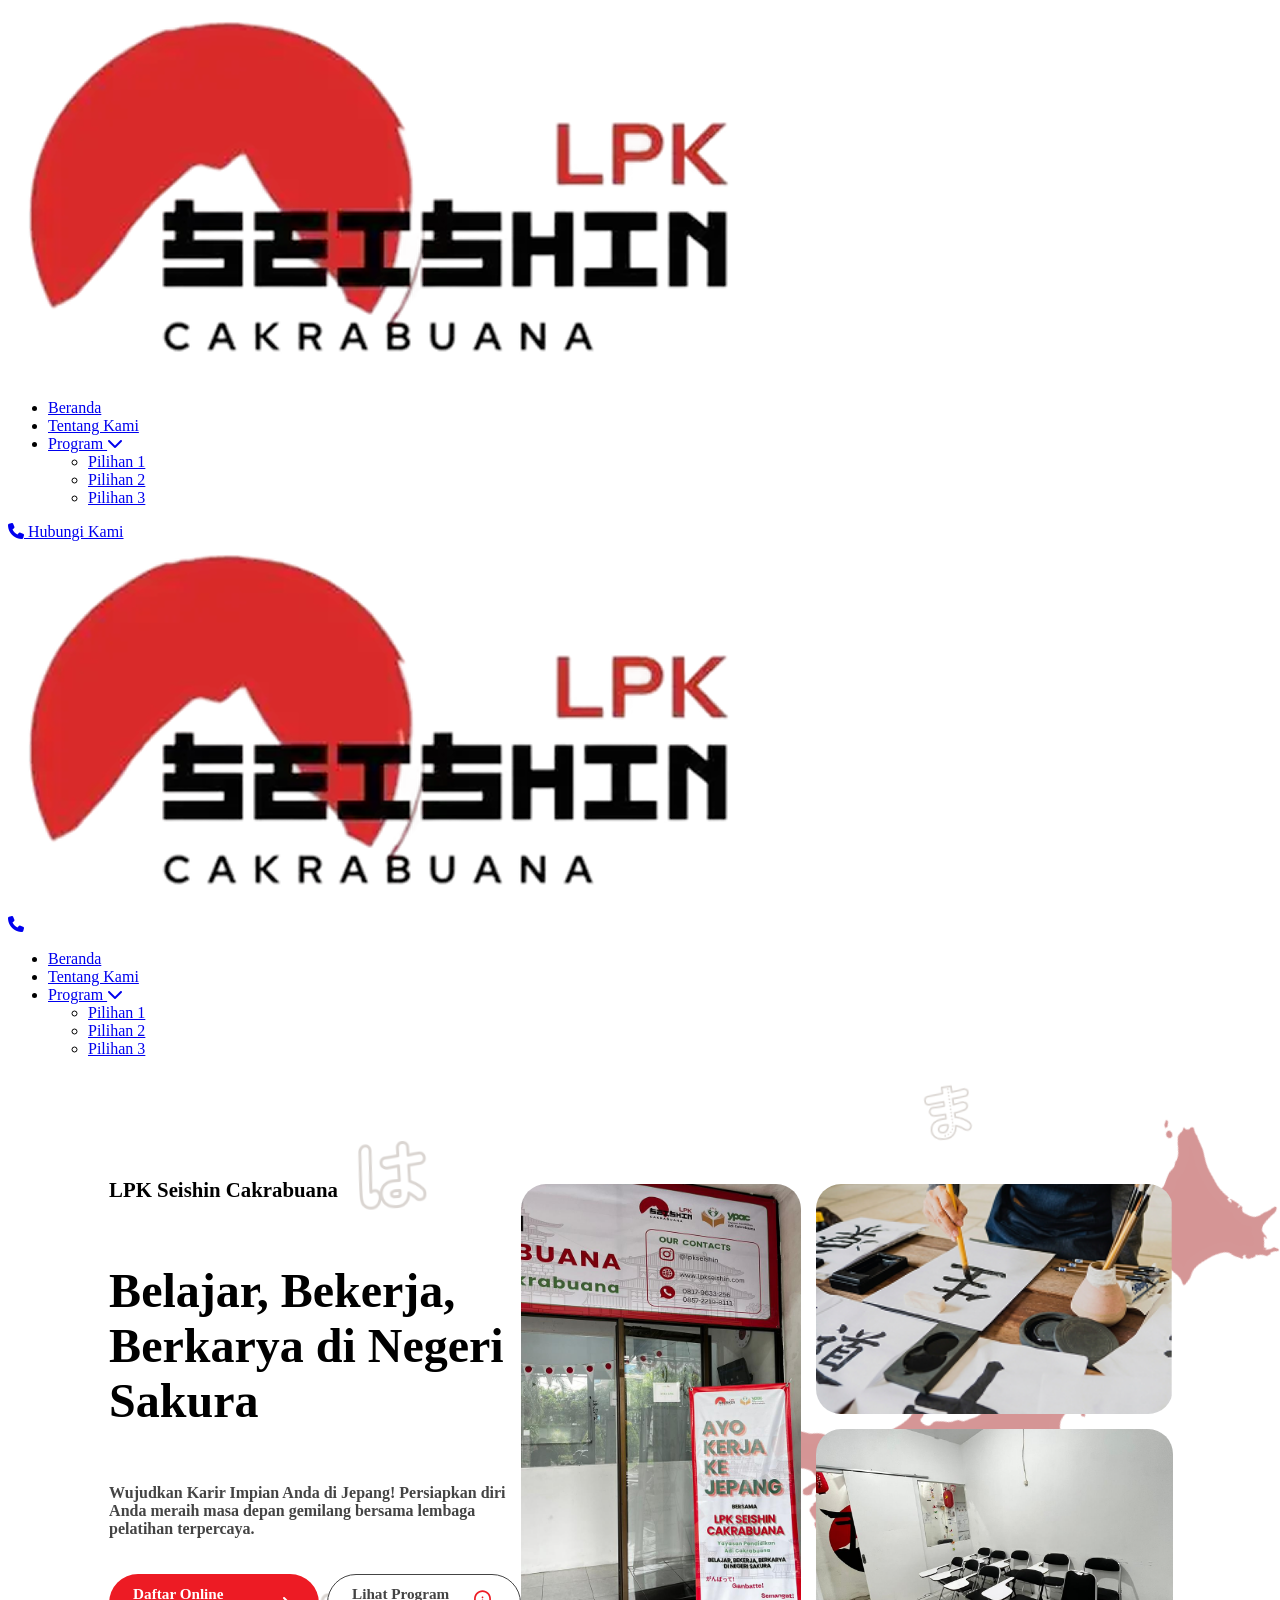
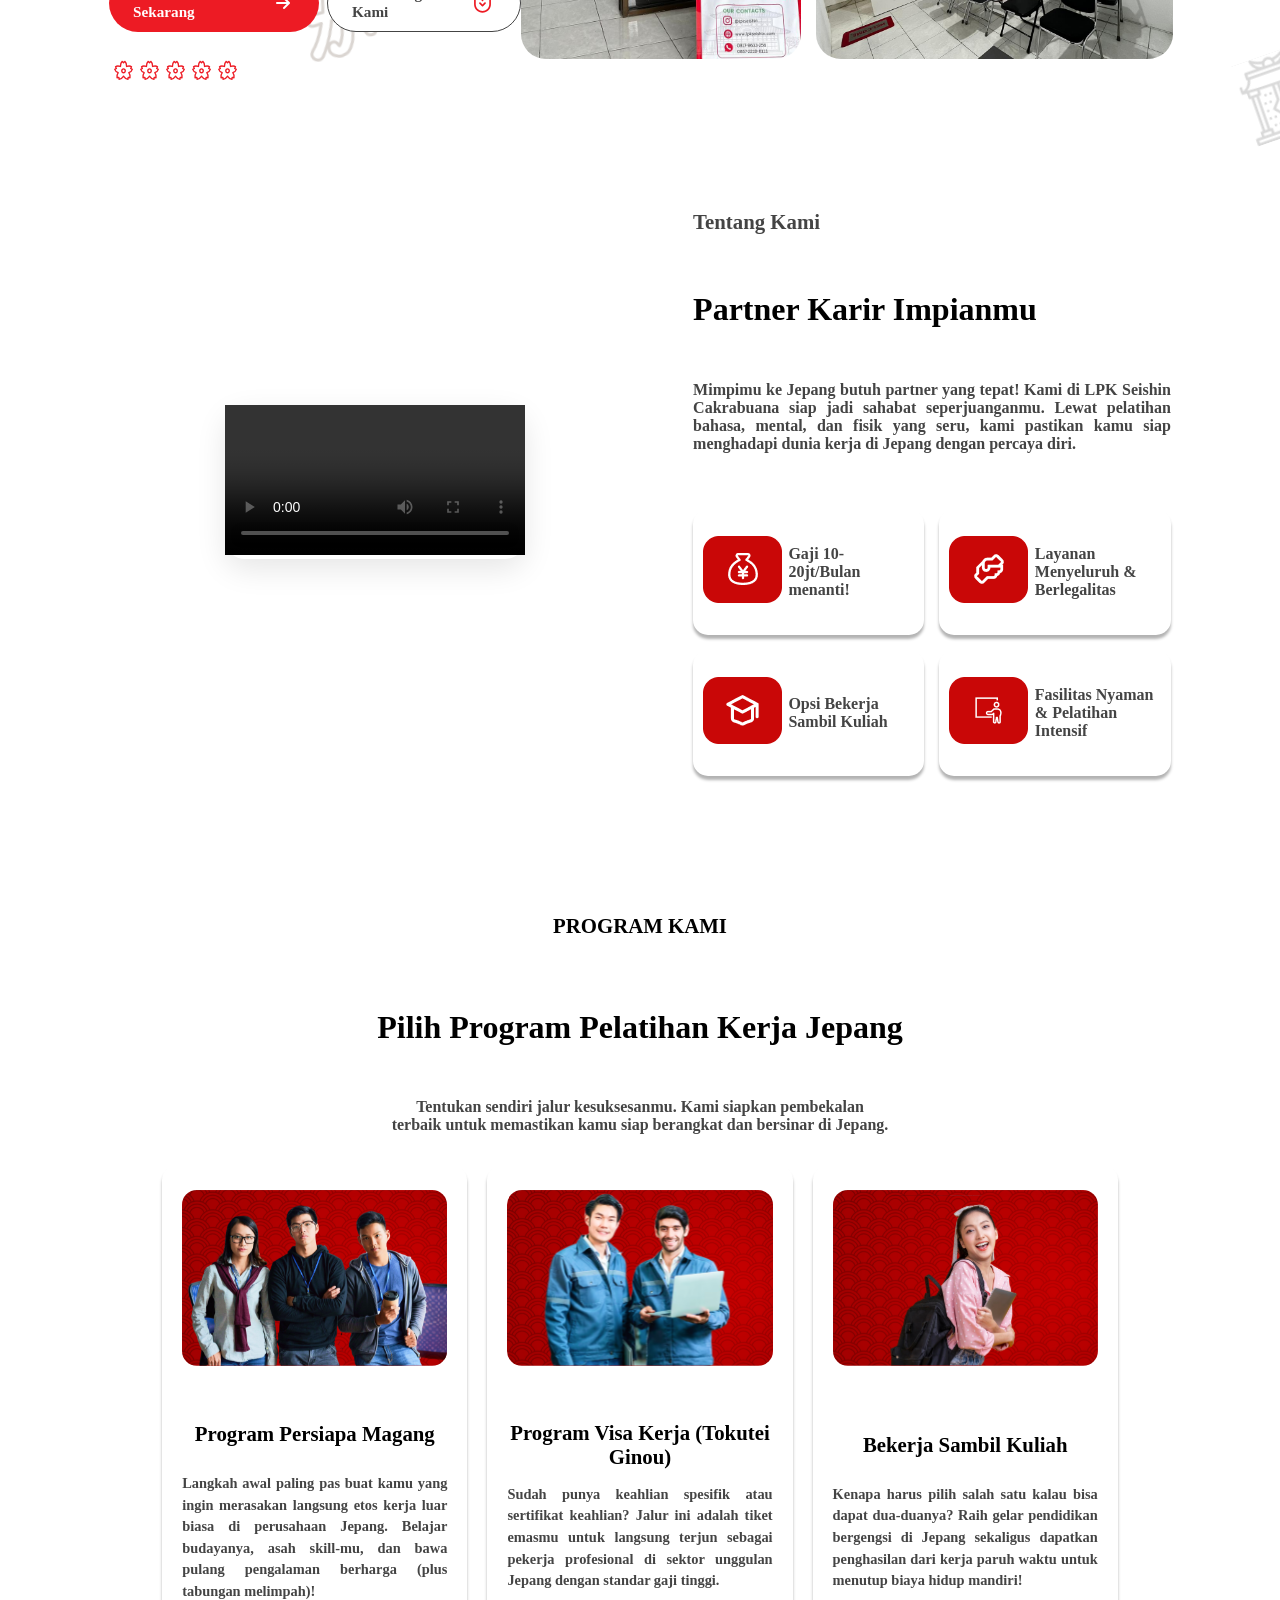
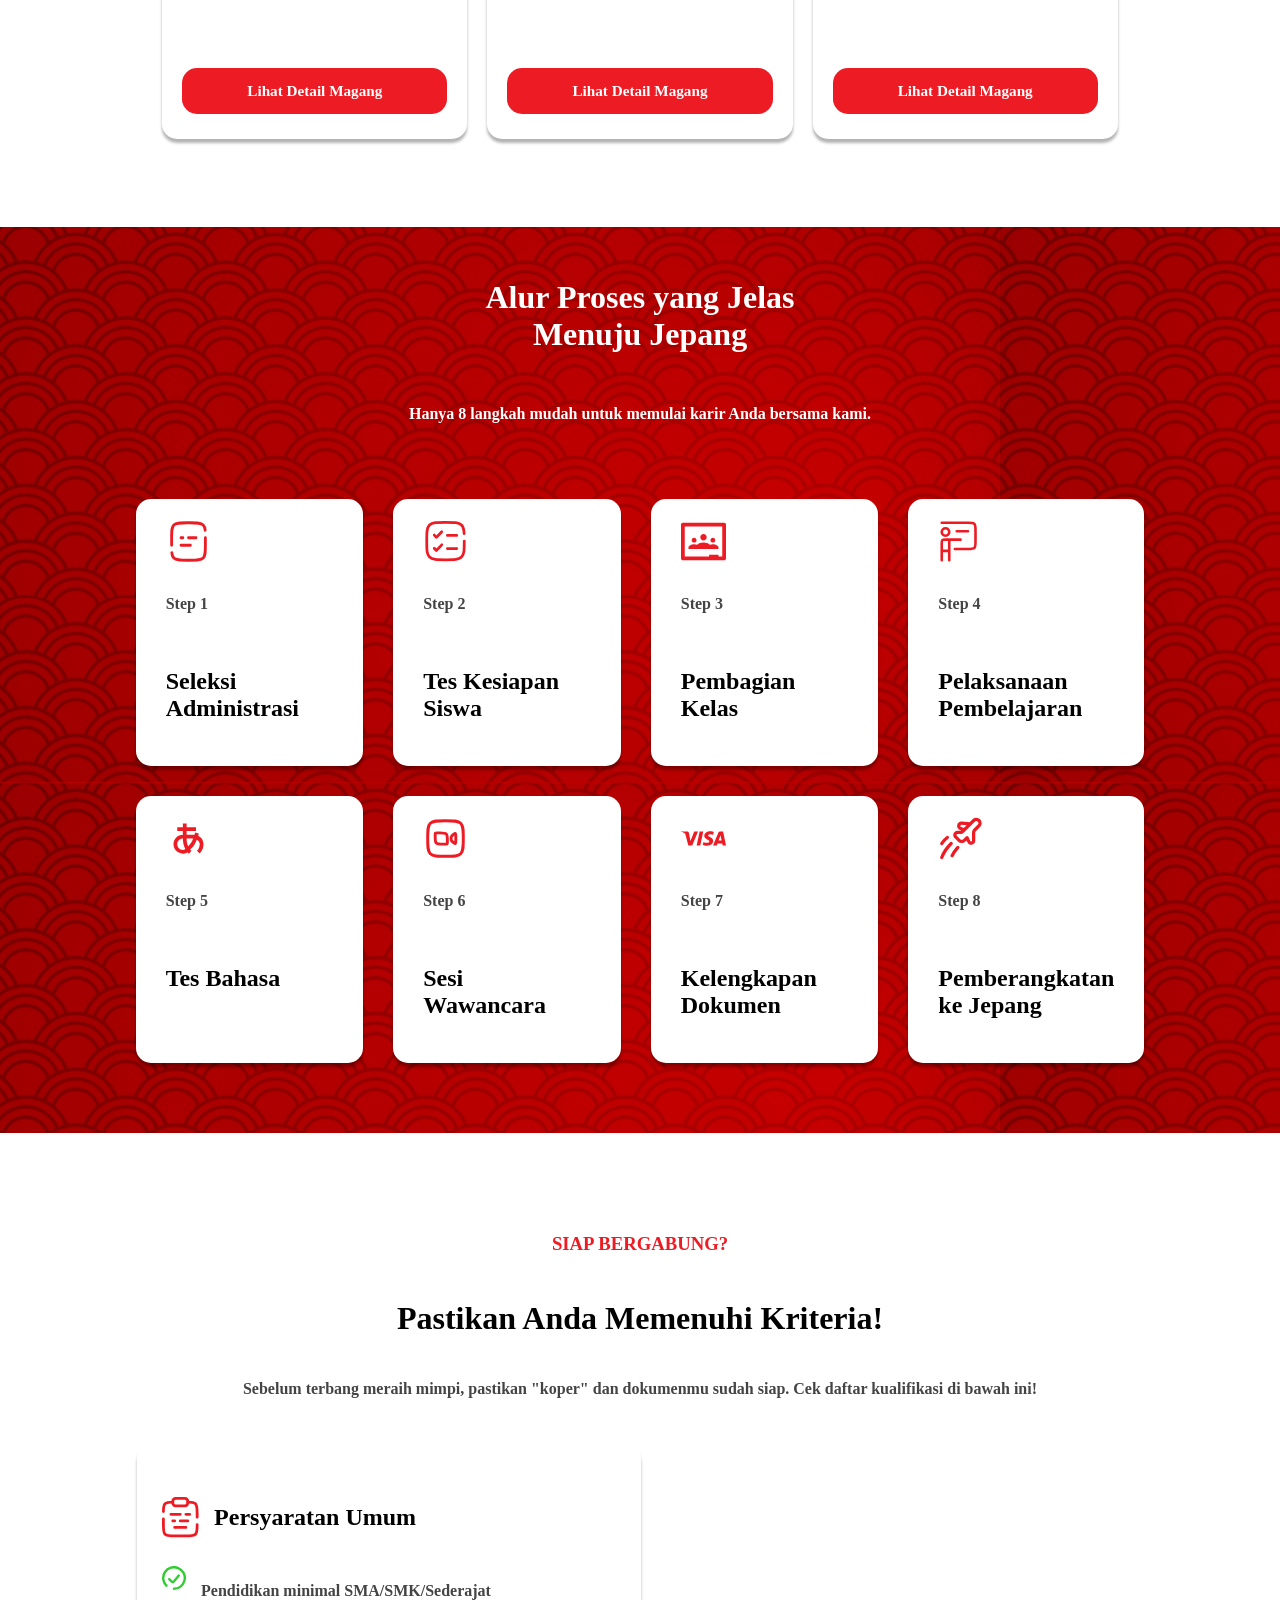
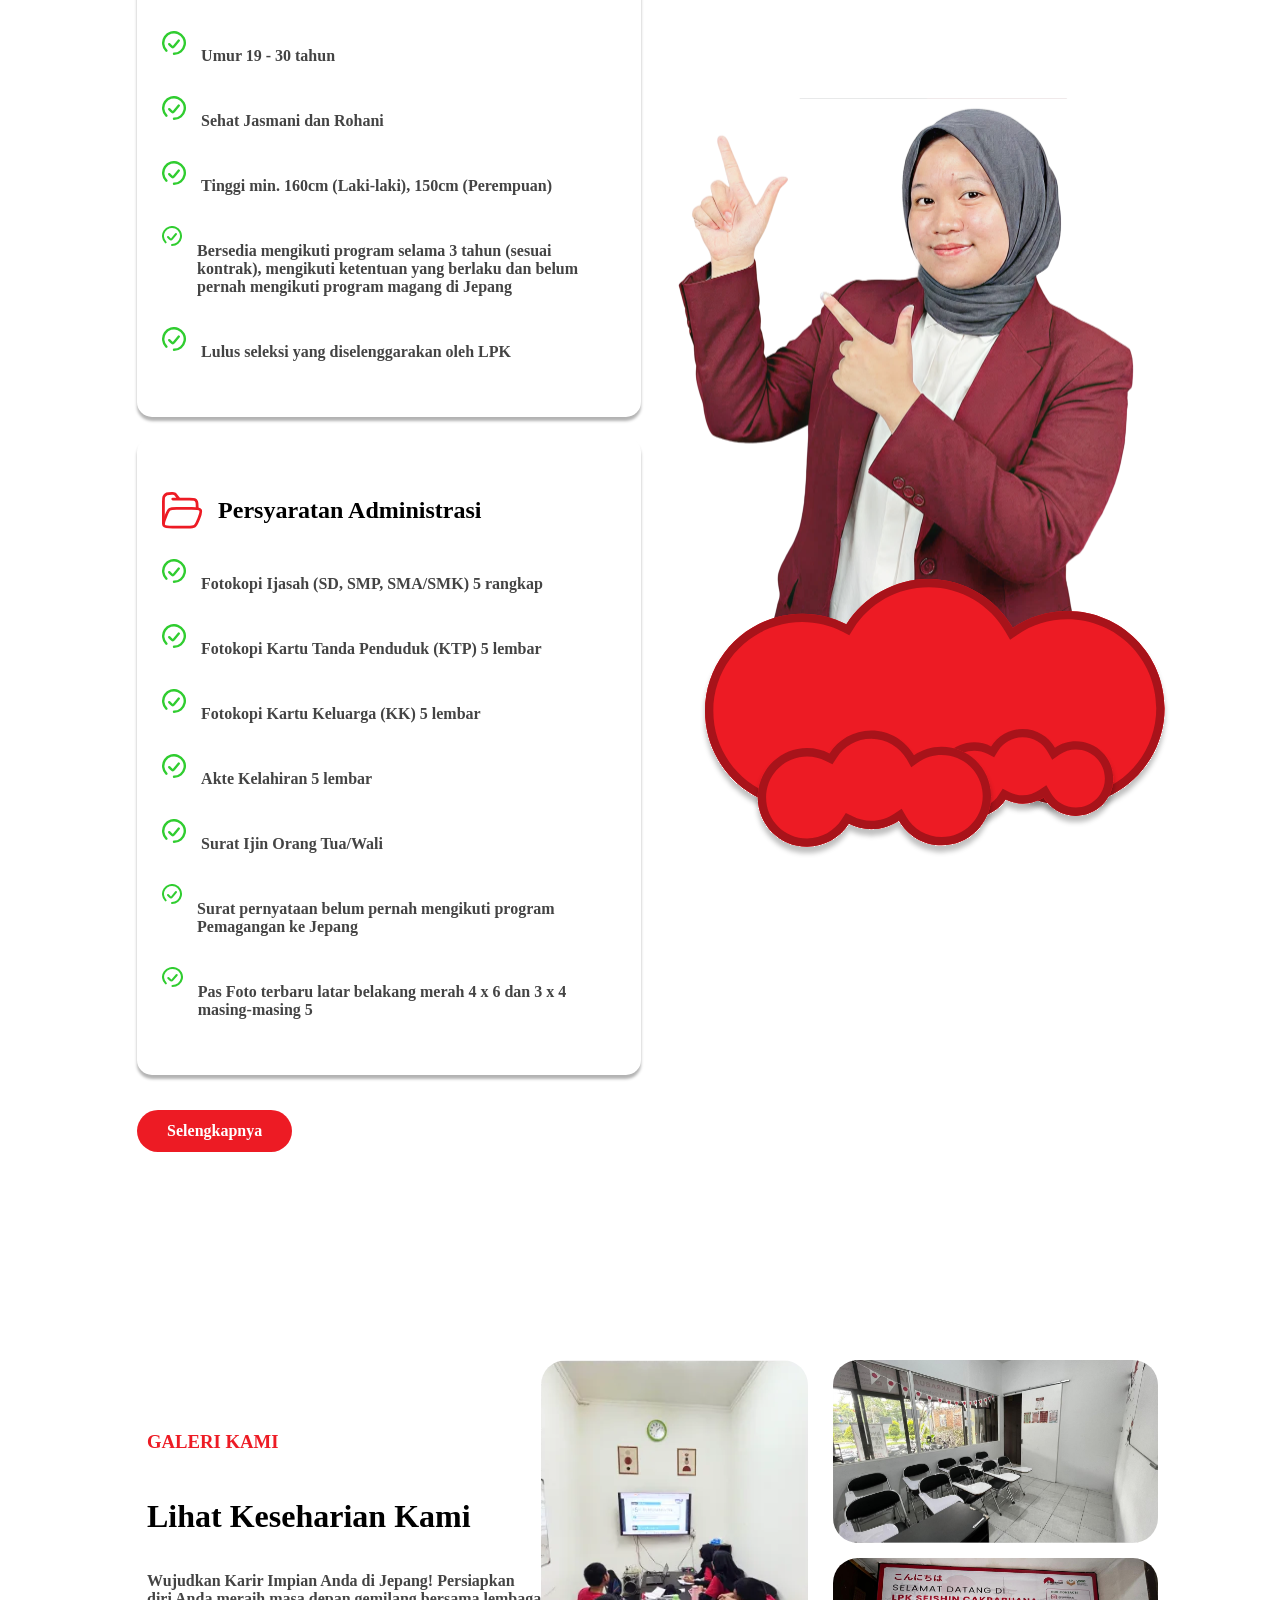
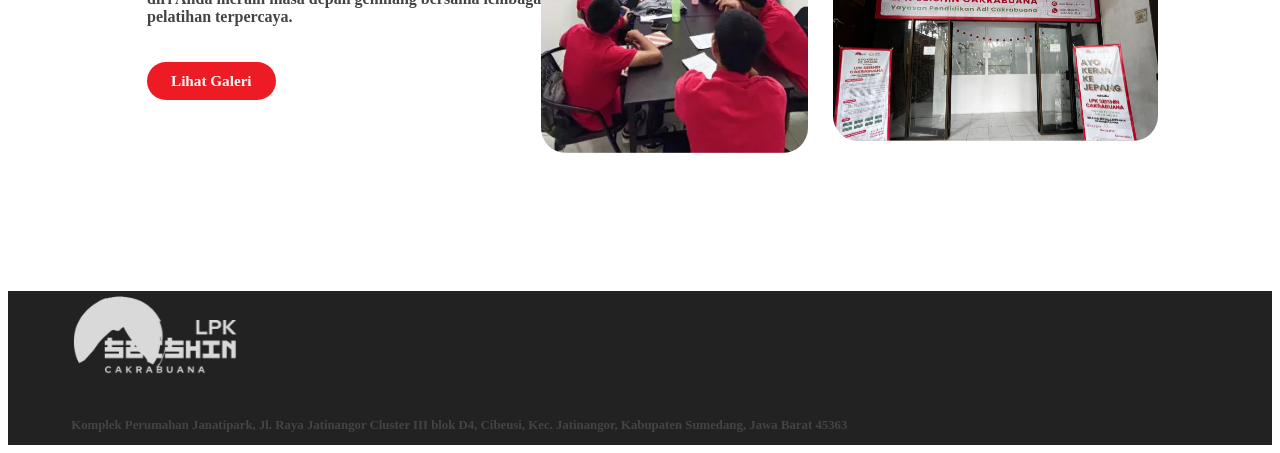
==== commit c971d81e: "Homepage(galeri)" ====
--- a/index.html
+++ b/index.html
@@ -1,573 +1,356 @@
 <!DOCTYPE html>
-<html lang="en">
-
-<head>
+<html lang="id">
+    <head>
     <meta charset="UTF-8">
     <meta name="viewport" content="width=device-width, initial-scale=1.0">
-    <title>LPK Seishin Cakrabuana | Partner Karir Impianmu</title>
-    <link rel="shortcut icon" href="https://res.cloudinary.com/depmeqzg0/image/upload/v1775320397/favicon_ejnydu.webp"
-        type="image/x-icon">
-    <link rel="stylesheet" href="css/style.css">
-    <link rel="preconnect" href="https://fonts.googleapis.com">
-    <link rel="preconnect" href="https://fonts.gstatic.com" crossorigin>
-    <link
-        href="https://fonts.googleapis.com/css2?family=IBM+Plex+Sans:ital,wght@0,100..700;1,100..700&family=Karla:ital,wght@0,200..800;1,200..800&display=swap"
-        rel="stylesheet">
-</head>
-
-<body>
-    <header>
-        <div class="navbar-container">
-            <div class="container">
-                <nav>
-                    <div class="nav-wrapper">
-                        <img src="https://res.cloudinary.com/depmeqzg0/image/upload/v1775320259/logolpkseishin2_jju50g.webp"
-                            alt="logo">
-                        <ul class="nav-list">
-                            <a href="#why-us" class="nav-item group font-karla">
-                                Keunggulan Kami
-                                <span></span>
-                            </a>
-
-                            <a href="#program" class="nav-item group font-karla">
-                                Program
-                                <span></span>
-                            </a>
-
-                            <a href="#alur-program" class="nav-item group font-karla">
-                                Alur Program
-                                <span></span>
-                            </a>
-
-                            <a href="#requirements" class="nav-item group font-karla">
-                                Persyaratan
-                                <span></span>
-                            </a>
-
-                            <a href="#testimoni" class="nav-item group font-karla">
-                                Testimoni
-                                <span></span>
-                            </a>
-
-                            <a href="#about-us" class="nav-item group font-karla">
-                                Tentang Kami
-                                <span></span>
-                            </a>
-
-                            <a href="faq" class="nav-item group font-karla">
-                                FaQ
-                                <span></span>
-                            </a>
-                        </ul>
-                    </div>
-
-                    <a href="https://forms.gle/ctU4bMmhunpBm8Ae9" class="group nav-button font-karla">
-
-                        <svg xmlns="http://www.w3.org/2000/svg" width="32" height="32" viewBox="0 0 24 24" fill="none"
-                            class="injected-svg max-sm:w-6 max-sm:h-6 transition-transform duration-300 group-hover:rotate-12"
-                            data-src="https://cdn.hugeicons.com/icons/whatsapp-solid-rounded.svg?v=1.0.1"
-                            xmlns:xlink="http://www.w3.org/1999/xlink" role="img" color="#000000">
-                            <path fill-rule="evenodd" clip-rule="evenodd"
-                                d="M12 1.24998C6.06296 1.24998 1.25002 6.06292 1.25002 12C1.25002 13.4809 1.54989 14.8937 2.09293 16.1794C2.23539 16.5167 2.33142 16.7447 2.39557 16.9198C2.46099 17.0985 2.47018 17.1631 2.47134 17.1797C2.47783 17.2736 2.45407 17.4013 2.29192 18.0074L1.2755 21.8061C1.20627 22.0649 1.28029 22.3409 1.46969 22.5303C1.65909 22.7197 1.93512 22.7937 2.19387 22.7245L5.99264 21.7081C6.59867 21.5459 6.72635 21.5222 6.82026 21.5287C6.83692 21.5298 6.90154 21.539 7.08019 21.6044C7.25534 21.6686 7.48326 21.7646 7.82056 21.9071C9.10634 22.4501 10.5191 22.75 12 22.75C17.9371 22.75 22.75 17.937 22.75 12C22.75 6.06292 17.9371 1.24998 12 1.24998ZM8.9729 6.25001L8.88025 6.2499C8.40058 6.24909 7.95809 6.24834 7.52291 6.44712C7.20676 6.59154 6.93775 6.83689 6.74186 7.08194C6.54597 7.32699 6.3659 7.64344 6.29467 7.98364C6.19703 8.44998 6.27755 8.80481 6.36369 9.18439L6.37558 9.23689C6.8101 11.1612 7.82592 13.048 9.38873 14.6109C10.9515 16.1737 12.8384 17.1895 14.7627 17.624L14.8152 17.6359C15.1948 17.722 15.5496 17.8026 16.0159 17.7049C16.3561 17.6337 16.6726 17.4536 16.9176 17.2577C17.1627 17.0618 17.408 16.7928 17.5525 16.4767C17.7512 16.0415 17.7505 15.599 17.7497 15.1193L17.7496 15.0267C17.7496 14.8063 17.7428 14.4352 17.5998 14.0922C17.4291 13.6824 17.0773 13.3447 16.5258 13.2583L16.5201 13.2574L16.5197 13.2573C15.8364 13.1502 15.317 13.0688 14.9496 13.0154C14.7657 12.9887 14.6131 12.9679 14.4937 12.9544C14.3955 12.9432 14.2605 12.9292 14.1475 12.9358C13.6579 12.9645 13.2686 13.1631 12.967 13.3697C12.7751 13.5013 12.5665 13.6774 12.4025 13.8159C12.3381 13.8703 12.2805 13.9189 12.2336 13.9567L12.1562 14.019L12.1562 14.0191C11.861 14.2568 11.7133 14.3756 11.5313 14.3719C11.3493 14.3681 11.2157 14.2512 10.9486 14.0174C10.7787 13.8687 10.6121 13.7129 10.4494 13.5502C10.2866 13.3874 10.1309 13.2209 9.98214 13.051C9.74835 12.7839 9.63146 12.6503 9.62771 12.4683C9.62397 12.2863 9.74282 12.1386 9.98054 11.8434L10.0428 11.766C10.0807 11.719 10.1293 11.6615 10.1837 11.5971L10.1837 11.5971C10.3222 11.4331 10.4983 11.2245 10.6299 11.0326C10.8365 10.731 11.0351 10.3416 11.0638 9.85208C11.0704 9.73911 11.0564 9.60406 11.0452 9.50591C11.0316 9.38649 11.0109 9.23385 10.9842 9.04995C10.9308 8.68246 10.8493 8.16299 10.7422 7.47944L10.7413 7.47375C10.6549 6.92231 10.3172 6.57051 9.90741 6.39975C9.5644 6.25681 9.19327 6.25001 8.9729 6.25001Z"
-                                fill="#fff"></path>
-                        </svg>
-                        Hubungi Kami
-                    </a>
-                </nav>
-            </div>
-        </div>
-        <div class="container">
-            <div class="main-header">
-                <img class="japan-map"
-                    src="https://res.cloudinary.com/depmeqzg0/image/upload/v1775311384/japan-map1_pwhhgv.webp"
-                    alt="japan-map">
-                <img class="sakura"
-                    src="https://res.cloudinary.com/depmeqzg0/image/upload/v1775311964/sakura-one_c0f4qv.webp"
-                    alt="sakura">
-                <img class="daruma"
-                    src="https://res.cloudinary.com/depmeqzg0/image/upload/v1775311926/daruma_1_qzjrar.webp"
-                    alt="daruma">
-                <img class="ha" src="https://res.cloudinary.com/depmeqzg0/image/upload/v1775311727/ha_acrsqi.webp"
-                    alt="ha">
-                <img class="yukata"
-                    src="https://res.cloudinary.com/depmeqzg0/image/upload/v1775312561/yukata_1_lkbait.webp"
-                    alt="yukata">
-                <img class="ka" src="https://res.cloudinary.com/depmeqzg0/image/upload/v1775311726/ka_nznrtf.webp"
-                    alt="ka">
-                <img class="gate" src="https://res.cloudinary.com/depmeqzg0/image/upload/v1775312561/gate_1_tfmztu.webp"
-                    alt="gate">
-                <img class="ma" src="https://res.cloudinary.com/depmeqzg0/image/upload/v1775311727/ma_nqjkpj.webp"
-                    alt="ma">
-
-
-                <div class="header-title">
-                    <h6 class="font-karla subtitle">LPK Seishin Cakrabuana</h6>
-                    <h1 class="font-ibm title">Belajar, Bekerja, Berkarya di Negeri <span>Sakura</span></h1>
-                    <p class="font-karla desc">
-                        Wujudkan Karir Impian Anda di Jepang! Persiapkan diri Anda meraih masa depan gemilang bersama
-                        lembaga pelatihan terpercaya
+    <title>LPK Seishin Cakrabuana</title>
+    <link rel="stylesheet" href="style.css">
+    <link rel="stylesheet" href="Component/navbar.css">
+    <link rel="stylesheet" href="Component/footer.css">
+    <link rel="stylesheet" href="https://cdnjs.cloudflare.com/ajax/libs/font-awesome/6.5.1/css/all.min.css">
+
+    </head>
+
+    <body>
+
+        <nav class="navbar-desktop">
+            <div class = "nav-left">
+            <div class="logo"><img src="../assets/logo.png" alt="LPK Seishin Cakrabuana" ></div>
+            <ul class="nav-links">
+                <li><a href="#">Beranda</a></li>
+                <li><a href="#">Tentang Kami</a></li>
+                <li class = "dropdown">
+                    <a href="#">Program <i class="fa-solid fa-chevron-down"></i></a>
+                    <ul class="dropdown-menu">
+                        <li><a href="#">Pilihan 1</a></li>
+                        <li><a href="#">Pilihan 2</a></li>
+                        <li><a href="#">Pilihan 3</a></li>
+                    </ul>
+                </li>
+            </ul>
+            </div>
+            <div class="nav-right">
+                <a href="#" class="btn-contact">
+                    <i class="fa-solid fa-phone"></i> Hubungi Kami
+                </a>
+            </div>
+        </nav>
+
+        <nav class="navbar-mobile">
+            <div class="navbar-capsule">
+                <div class="logo">
+                    <img src="assets/logo.png" alt="Logo">
+                </div>
+
+                <div class="nav-right-mobile">
+                    <a href="#" class="btn-contact-circle"><i class="fa-solid fa-phone"></i></a>
+
+                    <div id="hamburger" class="hamburger">
+                        <span></span>
+                        <span></span>
+                        <span></span>
+                    </div>
+
+                    <ul class="mobile-links">
+                        <li><a href="#">Beranda</a></li>
+                        <li><a href="#">Tentang Kami</a></li>
+                        <li class = "dropdown">
+                            <a href="#">Program <i class="fa-solid fa-chevron-down"></i></a>
+                            <ul class="dropdown-menu-mobile">
+                                <li><a href="#">Pilihan 1</a></li>
+                                <li><a href="#">Pilihan 2</a></li>
+                                <li><a href="#">Pilihan 3</a></li>
+                            </ul>
+                        </li>
+                    </ul>
+
+                </div>
+
+            </div>
+        </nav>
+
+
+        <section class="hero">
+            <div class="hero-bg">
+                <img src="assets/japanMap.svg" class="bg-map" alt="">
+                <img src="assets/ornamenDesktop.svg" class="bg-ornament" alt="">
+                <img src="assets/ornamenMobile.svg" class="bg-ornament-mobile" alt="">
+            </div>
+
+            <div class="hero-content">
+                <h3><span class="text-merah">LPK Seishin Cakrabuana</span></h3>
+                <h1>Belajar, Bekerja, Berkarya di Negeri <span class="text-merah">Sakura</span></h1>
+                <p>Wujudkan Karir Impian Anda di Jepang! Persiapkan diri Anda meraih masa depan gemilang bersama lembaga pelatihan terpercaya.</p>
+                
+                <div class="hero-cta-group">
+                    <div class="hero-buttons">
+                        <a href="#" class="btn-primary">Daftar Online Sekarang<i class="fa-solid fa-arrow-right"></i></a>
+                        <a href="#" class="btn-secondary">Lihat Program Kami<span class="scroll-icon"><img src="assets/scrollDown.svg" alt="Scroll Down"></span></i></a>
+                    </div>
+                    <div class = "sakura-icons">
+                        <img src="assets/sakura.svg" alt="Sakura Icon">
+                        <img src="assets/sakura.svg" alt="Sakura Icon">
+                        <img src="assets/sakura.svg" alt="Sakura Icon">
+                        <img src="assets/sakura.svg" alt="Sakura Icon">
+                        <img src="assets/sakura.svg" alt="Sakura Icon">
+                    </div>
+                </div>
+            </div>
+
+            <div class="hero-gallery">
+                <div class="img-large">
+                    <img src="assets/image1.jpeg" alt="Banner LPK">
+                </div>
+                <div class="img-stack">
+                    <img src="assets/image2.png" alt="Writing image">
+                    <img src="assets/image3.jpeg" alt="Ruang kelas">
+                </div>
+            </div>
+        </section>
+
+        <section class="about">
+            <div class="about-container">
+                <div class="about-video">
+                    <video controls poster="">
+                        <source src="" type="video/mp4">
+                    </video>
+                </div>
+                <div class="about-content">
+                    <p class="about-label"><span class="text-merah">Tentang Kami</span></p>
+                    <h2 class="about-title">Partner Karir Impianmu</h2>
+                    <p class="about-description"> Mimpimu ke Jepang butuh partner yang tepat! Kami 
+                       di LPK Seishin Cakrabuana siap jadi sahabat seperjuanganmu. Lewat pelatihan 
+                       bahasa, mental, dan fisik yang seru, kami pastikan kamu siap menghadapi dunia 
+                       kerja di Jepang dengan percaya diri.
                     </p>
-                    <div class="btn-group">
-                        <a href="" class="btn-primary font-karla">Daftar Online Sekarang <img class="icon"
-                                src="https://res.cloudinary.com/depmeqzg0/image/upload/v1775310853/frame_cdjawb.webp"
-                                alt="arrow right"></a>
-                        <a href="" class="btn-secondary font-karla">Lihat Program Kami <img
-                                src="https://res.cloudinary.com/depmeqzg0/image/upload/v1775310931/scroll_down_dzusr5.webp"
-                                alt=""></a>
-                    </div>
-                    <img src="https://res.cloudinary.com/depmeqzg0/image/upload/v1775309604/sakura_dgvlyc.webp"
-                        class="decoration" alt="sakura">
-                </div>
-                <div class="header-hero py-5">
-                    <div class="hero-image img-1"><img
-                            src="https://res.cloudinary.com/depmeqzg0/image/upload/v1775310671/whatsappimage2026-03-27at15.58.16_1_1_s8vmxq.webp"
-                            alt="front-office"></div>
-                    <div class="hero-image img-2"><img
-                            src="https://res.cloudinary.com/depmeqzg0/image/upload/v1775310261/gemini_generated_image_e3xgqte3xgqte3xg1_bojfle.webp"
-                            alt="kaligrafi"></div>
-                    <div class="hero-image img-3"><img
-                            src="https://res.cloudinary.com/depmeqzg0/image/upload/v1775310671/whatsappimage2026-03-27at15.58.001_t0zj8j.webp"
-                            alt="ruang kelas"></div>
-                </div>
-            </div>
-        </div>
-    </header>
-    <section class="about-section">
-        <div class="container">
-            <div class="about-wrapper">
-                <div class="about-video">
-                    <div class="custom-video-wrapper" id="videoWrapper">
-                        <video id="myVideo" loop
-                            src="https://videocdn.cdnpk.net/videos/5f056ee2-c61b-5069-b3e1-87750669d252/horizontal/previews/clear/large.mp4?token=exp=1775317530~hmac=6fda42788fd3862f4ac164de4f3121c4eaeded927bae13e5f9c48de6f41c6e7d"
-                            poster="https://videocdn.cdnpk.net/videos/5f056ee2-c61b-5069-b3e1-87750669d252/horizontal/thumbnails/large.jpg?ga=GA1.1.1869235601.1775292544&item_id=3134563&w=740&q=80"></video>
-
-                        <div class="video-overlay" id="videoOverlay">
-                            <div class="play-btn" id="playBtn">
-                                <svg xmlns="http://www.w3.org/2000/svg" width="24" height="24" viewBox="0 0 24 24">
-                                    <path fill="#ffffff"
-                                        d="M21.409 9.353a2.998 2.998 0 0 1 0 5.294L8.597 21.614C6.534 22.737 4 21.277 4 18.968V5.033c0-2.31 2.534-3.769 4.597-2.648z" />
-                                </svg>
+
+                    <div class="about-benefits">
+                        <div class="benefits-card">
+                            <div class="icon">
+                                <img src="assets/b1-uang.png" alt="uang icon">
                             </div>
-                        </div>
-                    </div>
-                </div>
-                <div class="about-content">
-                    <h6 class="font-karla subtitle">TENTANG KAMI</h6>
-                    <h2 class="font-ibm title">Partner Karir Impianmu</h2>
-                    <p class="font-karla desc">Mimpimu ke Jepang butuh partner yang tepat Kami di LPK Seishin
-                        Cakrabuana siap jadi sahabat seperjuanganmu Lewat pelatihan bahasa mental dan fisik yang
-                        seru kami pastikan kamu siap menghadapi dunia kerja di Jepang dengan percaya diri</p>
-                    <div class="feature-grid">
-                        <div class="feature-card">
-                            <div class="feature-icon">
-                                <img src="https://res.cloudinary.com/depmeqzg0/image/upload/v1775316975/yen_aqwoeg.webp"
-                                    alt="yen">
+                            <p>Gaji 10-20jt/Bulan menanti!</p>
+                        </div>
+                        <div class="benefits-card">
+                            <div class="icon">
+                                <img src="assets/b2-tangan.png" alt="tangan icon">
                             </div>
-                            <p class="font-karla">Gaji 10-20jt Bulan Menanti</p>
-                        </div>
-                        <div class="feature-card">
-                            <div class="feature-icon">
-                                <img src="https://res.cloudinary.com/depmeqzg0/image/upload/v1775316975/deal_ldrbni.webp"
-                                    alt="deal">
+                            <p>Layanan Menyeluruh & Berlegalitas</p>
+                        </div>
+                        <div class="benefits-card">
+                            <div class="icon">
+                                <img src="assets/b3-sarjana.png" alt="sarjana icon">
                             </div>
-                            <p class="font-karla">Layanan Menyeluruh dan Berlegalitas</p>
-                        </div>
-                        <div class="feature-card">
-                            <div class="feature-icon">
-                                <img src="https://res.cloudinary.com/depmeqzg0/image/upload/v1775316975/graduate_ro9t9l.webp"
-                                    alt="collage">
+                            <p>Opsi Bekerja Sambil Kuliah</p>
+                        </div>
+                        <div class="benefits-card">
+                            <div class="icon">
+                                <img src="assets/b4-papan.png" alt="papan icon">
                             </div>
-                            <p class="font-karla">Opsi Bekerja Sambil Kuliah</p>
-                        </div>
-                        <div class="feature-card">
-                            <div class="feature-icon">
-                                <img src="https://res.cloudinary.com/depmeqzg0/image/upload/v1775316977/teach_lcxex6.webp"
-                                    alt="teach">
-                            </div>
-                            <p class="font-karla">Fasilitas Nyaman dan Pelatihan Intensif</p>
-                        </div>
-                    </div>
-                </div>
-            </div>
-        </div>
-    </section>
-    <section id="program" class="program-section">
-        <div class="container">
-            <div class="program-header">
-                <h6 class="font-karla subtitle">PROGRAM KAMI</h6>
-                <h2 class="font-ibm title">Pilih Program Pelatihan Kerja Jepang</h2>
-                <p class="font-karla desc">
-                    Tentukan sendiri jalur kesuksesanmu. Kami siapkan pembekalan terbaik untuk memastikan kamu siap
-                    berangkat dan bersinar di Jepang.
-                </p>
-            </div>
-
-            <div class="program-grid">
-                <div class="program-card">
-                    <div class="card-content">
-                        <div class="card-image-placeholder">
-                            <img src="https://res.cloudinary.com/depmeqzg0/image/upload/v1775318124/program-1_j7zczs.webp"
-                                alt="program-1">
-                        </div>
-                        <h3 class="font-ibm">Program Visa Kerja (Tokutei Ginou)</h3>
-                        <p class="font-karla card-desc">
-                            Sudah punya keahlian spesifik atau sertifikat keahlian? Jalur ini adalah tiket emasmu untuk
-                            langsung terjun sebagai pekerja profesional di sektor unggulan Jepang dengan standar gaji
-                            tinggi.
-                        </p>
-                        <a href="#" class="btn-card font-karla">Lihat Detail Program</a>
-                    </div>
-                </div>
-
-                <div class="program-card">
-                    <div class="card-content">
-                        <div class="card-image-placeholder">
-                            <img src="https://res.cloudinary.com/depmeqzg0/image/upload/v1775318125/program-2_i8wuzz.webp"
-                                alt="program-2">
-                        </div>
-                        <h3 class="font-ibm">Program Persiapan Magang</h3>
-                        <p class="font-karla card-desc">
-                            Langkah awal paling pas buat kamu yang ingin merasakan langsung etos kerja luar biasa di
-                            perusahaan Jepang. Belajar budayanya, asah skill-mu, dan bawa pulang pengalaman berharga
-                            (plus tabungan melimpah)!
-                        </p>
-                        <a href="#" class="btn-card font-karla">Lihat Detail Program</a>
-                    </div>
-                </div>
-
-                <div class="program-card">
-                    <div class="card-content">
-                        <div class="card-image-placeholder">
-                            <img src="https://res.cloudinary.com/depmeqzg0/image/upload/v1775318125/program-3_o7bpjn.webp"
-                                alt="program-3">
-                        </div>
-                        <h3 class="font-ibm">Bekerja Sambil Kuliah</h3>
-                        <p class="font-karla card-desc">
-                            Kenapa harus pilih salah satu kalau bisa dapat dua-duanya? Raih gelar pendidikan bergengsi
-                            di Jepang sekaligus dapatkan penghasilan dari kerja paruh waktu untuk menutup biaya hidup
-                            mandiri!
-                        </p>
-                        <a href="#" class="btn-card font-karla">Lihat Detail Program</a>
-                    </div>
-                </div>
-            </div>
-        </div>
-    </section>
-
-    <section id="alur-program" class="alur-section">
-        <div class="container">
-            <div class="alur-header">
-                <h2 class="font-ibm title">Alur Proses yang Jelas<br>Menuju Jepang</h2>
-                <p class="font-karla desc">
+                            <p>Fasilitas Nyaman & Pelatihan Intensif</p>
+                        </div>
+                    </div>
+                </div>
+            </div>
+        </section>
+
+        <section class="program">
+            <div class="program-content">
+                <h5 class="program-label"><span class="text-merah">PROGRAM KAMI</span></h5>
+                <h2 class="program-title">Pilih Program Pelatihan Kerja Jepang</h2>
+                <p class="program-description">Tentukan sendiri jalur kesuksesanmu. Kami siapkan pembekalan terbaik untuk memastikan kamu siap berangkat dan bersinar di Jepang.</p>
+                
+                <div class="programs">
+                    <div class="program-card">
+                        <div class="program-img"><img src ="assets/programCard1.svg"></div>
+                        <div class="program-card-description">
+                            <h3>Program Persiapa Magang</h3>
+                            <p>Langkah awal paling pas buat kamu yang ingin merasakan langsung etos kerja luar biasa di perusahaan Jepang. Belajar budayanya, asah skill-mu, dan bawa pulang pengalaman berharga (plus tabungan melimpah)!</p>
+                        </div>
+                        <a href="#" class="btn-prgm">Lihat Detail Magang</a>
+                    </div>
+                    <div class="program-card">
+                        <div class="program-img"><img src ="assets/programCard2.svg"></div>
+                        <div class="program-card-description">
+                            <h3>Program Visa Kerja (Tokutei Ginou)</h3>
+                            <p>Sudah punya keahlian spesifik atau sertifikat keahlian? Jalur ini adalah tiket emasmu untuk langsung terjun sebagai pekerja profesional di sektor unggulan Jepang dengan standar gaji tinggi.</p>
+                        </div>
+                        <a href="#" class="btn-prgm">Lihat Detail Magang</a>
+                    </div>
+                    <div class="program-card">
+                        <div class="program-img"><img src ="assets/programCard3.svg"></div>
+                        <div class="program-card-description">
+                            <h3>Bekerja Sambil Kuliah</h3>
+                            <p>Kenapa harus pilih salah satu kalau bisa dapat dua-duanya? Raih gelar pendidikan bergengsi di Jepang sekaligus dapatkan penghasilan dari kerja paruh waktu untuk menutup biaya hidup mandiri!</p>
+                        </div>
+                        <a href="#" class="btn-prgm">Lihat Detail Magang</a>
+                    </div>
+                </div>
+            </div>
+
+        </section>
+
+        <section class="alur">
+            <div class="alur-content">
+                <span class="alur-bg"></span>
+                <h2 class="alur-title">
+                    Alur Proses yang Jelas Menuju Jepang
+                </h2>
+                <p class="alur-desc">
                     Hanya 8 langkah mudah untuk memulai karir Anda bersama kami.
                 </p>
-            </div>
-
-            <div class="alur-grid">
-                <div class="alur-card">
-                    <div class="alur-icon">
-                        <img src="https://res.cloudinary.com/depmeqzg0/image/upload/v1775319302/step-1_v4i8gw.webp"
-                            alt="Ikon Seleksi">
-                    </div>
-                    <span class="step-label font-karla">STEP 1</span>
-                    <h3 class="font-ibm">Seleksi Administrasi</h3>
-                </div>
-
-                <div class="alur-card">
-                    <div class="alur-icon">
-                        <img src="https://res.cloudinary.com/depmeqzg0/image/upload/v1775319301/step-2_jyvvjt.webp"
-                            alt="Ikon Tes">
-                    </div>
-                    <span class="step-label font-karla">STEP 2</span>
-                    <h3 class="font-ibm">Tes Kesiapan Siswa</h3>
-                </div>
-
-                <div class="alur-card">
-                    <div class="alur-icon">
-                        <img src="https://res.cloudinary.com/depmeqzg0/image/upload/v1775319300/step-3_wmboe9.webp"
-                            alt="Ikon Kelas">
-                    </div>
-                    <span class="step-label font-karla">STEP 3</span>
-                    <h3 class="font-ibm">Pembagian Kelas</h3>
-                </div>
-
-                <div class="alur-card">
-                    <div class="alur-icon">
-                        <img src="https://res.cloudinary.com/depmeqzg0/image/upload/v1775319299/step-4_gfcfv8.webp"
-                            alt="Ikon Pembelajaran">
-                    </div>
-                    <span class="step-label font-karla">STEP 4</span>
-                    <h3 class="font-ibm">Pelaksanaan Pembelajaran</h3>
-                </div>
-
-                <div class="alur-card">
-                    <div class="alur-icon">
-                        <img src="https://res.cloudinary.com/depmeqzg0/image/upload/v1775319298/step-5_gxzkru.webp"
-                            alt="Ikon Bahasa">
-                    </div>
-                    <span class="step-label font-karla">STEP 5</span>
-                    <h3 class="font-ibm">Tes Bahasa</h3>
-                </div>
-
-                <div class="alur-card">
-                    <div class="alur-icon">
-                        <img src="https://res.cloudinary.com/depmeqzg0/image/upload/v1775319297/step-6_hwr9yi.webp"
-                            alt="Ikon Wawancara">
-                    </div>
-                    <span class="step-label font-karla">STEP 6</span>
-                    <h3 class="font-ibm">Sesi Wawancara</h3>
-                </div>
-
-                <div class="alur-card">
-                    <div class="alur-icon">
-                        <img src="https://res.cloudinary.com/depmeqzg0/image/upload/v1775319296/step-7_ptp0pa.webp"
-                            alt="Ikon Dokumen">
-                    </div>
-                    <span class="step-label font-karla">STEP 7</span>
-                    <h3 class="font-ibm">Kelengkapan Dokumen</h3>
-                </div>
-
-                <div class="alur-card">
-                    <div class="alur-icon">
-                        <img src="https://res.cloudinary.com/depmeqzg0/image/upload/v1775319296/step-8_ochepc.webp"
-                            alt="Ikon Keberangkatan">
-                    </div>
-                    <span class="step-label font-karla">STEP 8</span>
-                    <h3 class="font-ibm">Pemberangkatan ke Jepang</h3>
-                </div>
-            </div>
-        </div>
-    </section>
-
-
-    <section id="requirements" class="req-section">
-        <div class="container">
-            <div class="req-header">
-                <h6 class="font-karla subtitle">SIAP BERGABUNG?</h6>
-                <h2 class="font-ibm title">Pastikan Anda Memenuhi Kriteria!</h2>
-                <p class="font-karla desc">
-                    Sebelum terbang meraih mimpi, pastikan "koper" dan dokumenmu sudah siap. Cek daftar kualifikasi di
-                    bawah ini!
-                </p>
-            </div>
-
-            <div class="req-content">
-                <div class="req-left">
-
-                    <div class="req-card">
-                        <div class="req-card-header">
-                            <div class="req-icon">
-                                <img src="https://res.cloudinary.com/depmeqzg0/image/upload/v1775320742/general_gsgxtf.webp"
-                                    alt="general">
-                            </div>
-                            <h3 class="font-ibm">Persyaratan Umum</h3>
-                        </div>
-                        <ul class="req-list font-karla">
-                            <li>
-                                <img class="check-icon"
-                                    src="https://res.cloudinary.com/depmeqzg0/image/upload/v1775320849/frame_1_vni0uq.webp"
-                                    alt="">
-                                <span>Pendidikan minimal SMA/SMK/Sederajat</span>
-                            </li>
-                            <li>
-                                <img class="check-icon"
-                                    src="https://res.cloudinary.com/depmeqzg0/image/upload/v1775320849/frame_1_vni0uq.webp"
-                                    alt="">
-                                <span>Umur 19 - 30 tahun</span>
-                            </li>
-                            <li>
-                                <img class="check-icon"
-                                    src="https://res.cloudinary.com/depmeqzg0/image/upload/v1775320849/frame_1_vni0uq.webp"
-                                    alt="">
-                                <span>Sehat Jasmani dan Rohani</span>
-                            </li>
-                            <li>
-                                <img class="check-icon"
-                                    src="https://res.cloudinary.com/depmeqzg0/image/upload/v1775320849/frame_1_vni0uq.webp"
-                                    alt="">
-                                <span>Tinggi Min. 160cm (Laki-laki), 150cm (Perempuan)</span>
-                            </li>
-                            <li>
-                                <img class="check-icon"
-                                    src="https://res.cloudinary.com/depmeqzg0/image/upload/v1775320849/frame_1_vni0uq.webp"
-                                    alt="">
-                                <span>Bersedia mengikuti program selama 3 tahun (sesuai kontrak), mengikuti ketentuan
-                                    yang berlaku dan belum pernah mengikuti program magang di Jepang</span>
-                            </li>
-                            <li>
-                                <img class="check-icon"
-                                    src="https://res.cloudinary.com/depmeqzg0/image/upload/v1775320849/frame_1_vni0uq.webp"
-                                    alt="">
-                                <span>Lulus seleksi yang diselenggarakan oleh LPK</span>
-                            </li>
-                        </ul>
-                    </div>
-
-                    <div class="req-card">
-                        <div class="req-card-header">
-                            <div class="req-icon">
-                                <img src="https://res.cloudinary.com/depmeqzg0/image/upload/v1775320741/administration_u1p4fr.webp"
-                                    alt="Administrasi">
-                            </div>
-                            <h3 class="font-ibm">Persyaratan Administrasi</h3>
-                        </div>
-                        <ul class="req-list font-karla">
-                            <li>
-                                <img class="check-icon"
-                                    src="https://res.cloudinary.com/depmeqzg0/image/upload/v1775320849/frame_1_vni0uq.webp"
-                                    alt="">
-                                <span>Fotokopi Ijasah (SD, SMP, SMA/SMK) 5 rangkap</span>
-                            </li>
-                            <li>
-                                <img class="check-icon"
-                                    src="https://res.cloudinary.com/depmeqzg0/image/upload/v1775320849/frame_1_vni0uq.webp"
-                                    alt="">
-                                <span>Fotokopi Kartu Tanda Penduduk (KTP) 5 lembar</span>
-                            </li>
-                            <li>
-                                <img class="check-icon"
-                                    src="https://res.cloudinary.com/depmeqzg0/image/upload/v1775320849/frame_1_vni0uq.webp"
-                                    alt="">
-                                <span>Fotokopi Kartu Keluarga (KK) 5 lembar</span>
-                            </li>
-                            <li>
-                                <img class="check-icon"
-                                    src="https://res.cloudinary.com/depmeqzg0/image/upload/v1775320849/frame_1_vni0uq.webp"
-                                    alt="">
-                                <span>Akte Kelahiran 5 lembar</span>
-                            </li>
-                            <li>
-                                <img class="check-icon"
-                                    src="https://res.cloudinary.com/depmeqzg0/image/upload/v1775320849/frame_1_vni0uq.webp"
-                                    alt="">
-                                <span>Surat Ijin Orang Tua/Wali</span>
-                            </li>
-                            <li>
-                                <img class="check-icon"
-                                    src="https://res.cloudinary.com/depmeqzg0/image/upload/v1775320849/frame_1_vni0uq.webp"
-                                    alt="">
-                                <span>Surat pernyataan belum pernah mengikuti program Pemagangan ke Jepang</span>
-                            </li>
-                            <li>
-                                <img class="check-icon"
-                                    src="https://res.cloudinary.com/depmeqzg0/image/upload/v1775320849/frame_1_vni0uq.webp"
-                                    alt="">
-                                <span>Pas Foto terbaru latar belakang merah 4 x 6 dan 3 x 4 masing-masing 5</span>
-                            </li>
-                        </ul>
-                    </div>
-
-                    <a href="#" class="btn-req-primary font-karla">Pelajari Selengkapnya</a>
-                </div>
-
-                <div class="req-right">
-                    <div class="req-image-wrapper">
-                        <img class="main-img"
-                            src="https://res.cloudinary.com/depmeqzg0/image/upload/v1775321391/tetehlpk_fbbc4z.webp"
-                            alt="Teteh LPK Menunjuk Kriteria">
-                    </div>
-                </div>
-
-            </div>
-        </div>
-    </section>
-
-
-    <footer class="footer-section">
-        <div class="container">
-            <div class="footer-top">
-
-                <div class="footer-logo-col">
-                    <img src="https://res.cloudinary.com/depmeqzg0/image/upload/v1775322068/maskgroup_1_oiaefn.webp" alt="LPK Seishin Cakrabuana" class="footer-logo">
-                </div>
-
-                <div class="footer-contact-col font-karla">
-                    <p class="address">Komplek Perumahan Janatipark, Jl. Raya Jatinangor Cluster III blok D4, Cibeusi,
-                        Kec. Jatinangor, Kabupaten Sumedang, Jawa Barat 45363</p>
-
-                    <div class="contact-item">
-                        <span class="label">No Telepon:</span>
-                        <p>+6285722198111</p>
-                    </div>
-
-                    <div class="contact-item">
-                        <span class="label">Email:</span>
-                        <p>seishincakrabuana@gmail.com</p>
-                    </div>
-                </div>
-
-                <div class="footer-nav-col">
-                    <h4 class="font-ibm">NAVIGASI</h4>
-                    <ul class="font-karla footer-links">
-                        <li><a href="#">Home</a></li>
-                        <li><a href="#about-us">Tentang Kami</a></li>
-                        <li><a href="#event">Event <span class="badge-new">New</span></a></li>
-                        <li><a href="#program">Program Kami</a></li>
-                        <li><a href="#alur-program">Alur Program</a></li>
-                    </ul>
-                </div>
-
-                <div class="footer-nav-col">
-                    <h4 class="font-ibm">LAYANAN</h4>
-                    <ul class="font-karla footer-links">
-                        <li><a href="#">Program Persiapan Magang</a></li>
-                        <li><a href="#">Program Visa Kerja (Tokutei Ginou)</a></li>
-                        <li><a href="#">Program Bekerja Sambil Kuliah</a></li>
-                    </ul>
-                </div>
-
-            </div>
-        </div>
-
-        <div class="footer-bottom">
-            <div class="container footer-bottom-wrapper">
-                <p class="copyright font-karla">Copyright @2025 Lpk Seishin Cakrabuana | Developed by NUS</p>
-
-                <div class="social-area font-karla">
-                    <span>Follow Us</span>
-                    <div class="social-icons">
-                        <a href="#" aria-label="Facebook">
-                            <svg viewBox="0 0 24 24">
-                                <path d="M18 2h-3a5 5 0 0 0-5 5v3H7v4h3v8h4v-8h3l1-4h-4V7a1 1 0 0 1 1-1h3z"></path>
-                            </svg>
-                        </a>
-                        <a href="#" aria-label="Instagram">
-                            <svg viewBox="0 0 24 24">
-                                <rect x="2" y="2" width="20" height="20" rx="5" ry="5"></rect>
-                                <path d="M16 11.37A4 4 0 1 1 12.63 8 4 4 0 0 1 16 11.37z"></path>
-                                <line x1="17.5" y1="6.5" x2="17.51" y2="6.5"></line>
-                            </svg>
-                        </a>
-                        <a href="#" aria-label="YouTube">
-                            <svg viewBox="0 0 24 24">
-                                <path
-                                    d="M22.54 6.42a2.78 2.78 0 0 0-1.94-2C18.88 4 12 4 12 4s-6.88 0-8.6.46a2.78 2.78 0 0 0-1.94 2A29 29 0 0 0 1 11.75a29 29 0 0 0 .46 5.33A2.78 2.78 0 0 0 3.4 19c1.72.46 8.6.46 8.6.46s6.88 0 8.6-.46a2.78 2.78 0 0 0 1.94-2 29 29 0 0 0 .46-5.25 29 29 0 0 0-.46-5.33z">
-                                </path>
-                                <polygon points="9.75 15.02 15.5 11.75 9.75 8.48 9.75 15.02"></polygon>
-                            </svg>
-                        </a>
-                        <a href="#" aria-label="LinkedIn">
-                            <svg viewBox="0 0 24 24">
-                                <path
-                                    d="M16 8a6 6 0 0 1 6 6v7h-4v-7a2 2 0 0 0-2-2 2 2 0 0 0-2 2v7h-4v-7a6 6 0 0 1 6-6z">
-                                </path>
-                                <rect x="2" y="9" width="4" height="12"></rect>
-                                <circle cx="4" cy="4" r="2"></circle>
-                            </svg>
-                        </a>
-                        <a href="#" aria-label="X Twitter">
-                            <svg viewBox="0 0 24 24">
-                                <path d="M4 4l16 16m0-16L4 20" stroke="currentColor" stroke-width="2"
-                                    stroke-linecap="round" stroke-linejoin="round"></path>
-                            </svg>
-                        </a>
-                    </div>
-                </div>
-            </div>
-        </div>
-    </footer>
-
-    <script src="script/script.js"></script>
-</body>
-
+                <div class="alur-cards">
+                    <div class="alur-card">
+                        <img src="assets/alur1.svg">
+                        <p>Step 1</p>
+                        <h3>Seleksi Administrasi</h3>
+                    </div>
+                    <div class="alur-card">
+                        <img src="assets/alur2.svg">
+                        <p>Step 2</p>
+                        <h3>Tes Kesiapan Siswa</h3>
+                    </div>
+                    <div class="alur-card">
+                        <img src="assets/alur3.svg">
+                        <p>Step 3</p>
+                        <h3>Pembagian Kelas</h3>
+                    </div>
+                    <div class="alur-card">
+                        <img src="assets/alur4.svg">
+                        <p>Step 4</p>
+                        <h3>Pelaksanaan Pembelajaran</h3>
+                    </div>
+                    <div class="alur-card">
+                        <img src="assets/alur5.svg">
+                        <p>Step 5</p>
+                        <h3>Tes Bahasa</h3>
+                    </div>
+                    <div class="alur-card">
+                        <img src="assets/alur6.svg">
+                        <p>Step 6</p>
+                        <h3>Sesi Wawancara</h3>
+                    </div>
+                    <div class="alur-card">
+                        <img src="assets/alur7.svg">
+                        <p>Step 7</p>
+                        <h3>Kelengkapan Dokumen</h3>
+                    </div>
+                    <div class="alur-card">
+                        <img src="assets/alur8.svg">
+                        <p>Step 8</p>
+                        <h3>Pemberangkatan ke Jepang</h3>
+                    </div>                    
+                </div>
+            </div>
+        </section>
+
+        <section class="syarat">
+            <h3 class="syarat-label">SIAP BERGABUNG?</h3>
+            <h1 class="syarat-title">Pastikan Anda Memenuhi Kriteria!</h1>
+            <p class="syarat-desc">Sebelum terbang meraih mimpi, pastikan "koper" dan dokumenmu sudah siap. Cek daftar kualifikasi di bawah ini!</p>
+
+            <div class="syarat-content">
+                <div class="syarat-content2">        
+                <div class="syarat-cards">
+                    <div class="syarat-card">
+                        <div class="syrt-card-title">
+                            <img src="assets/syaratSymbol1.svg">
+                            <h2>Persyaratan Umum</h2>
+                        </div>
+                        <div class="syrt-point">
+                            <img src="assets/checkmark.svg">
+                            <p>Pendidikan minimal SMA/SMK/Sederajat</p>
+                        </div>
+                        <div class="syrt-point">
+                            <img src="assets/checkmark.svg">
+                            <p>Umur 19 - 30 tahun</p>
+                        </div>                        
+                        <div class="syrt-point">
+                            <img src="assets/checkmark.svg">
+                            <p>Sehat Jasmani dan Rohani</p>
+                        </div>                       
+                        <div class="syrt-point">
+                            <img src="assets/checkmark.svg">
+                            <p>Tinggi min. 160cm (Laki-laki), 150cm (Perempuan)</p>
+                        </div>                        
+                        <div class="syrt-point">
+                            <img src="assets/checkmark.svg">
+                            <p>Bersedia mengikuti program selama 3 tahun (sesuai kontrak), mengikuti ketentuan yang berlaku dan belum pernah mengikuti program magang di Jepang</p>
+                        </div>                        
+                        <div class="syrt-point">
+                            <img src="assets/checkmark.svg">
+                            <p>Lulus seleksi yang diselenggarakan oleh LPK</p>
+                        </div>                        
+                    </div>
+                    <div class="syarat-card">
+                        <div class="syrt-card-title">
+                            <img src="assets/syaratSymbol2.svg">
+                            <h2>Persyaratan Administrasi</h2>
+                        </div>
+                        <div class="syrt-point">
+                            <img src="assets/checkmark.svg">
+                            <p>Fotokopi Ijasah (SD, SMP, SMA/SMK) 5 rangkap</p>
+                        </div>
+                        <div class="syrt-point">
+                            <img src="assets/checkmark.svg">
+                            <p>Fotokopi Kartu Tanda Penduduk (KTP) 5 lembar</p>
+                        </div>         
+                        <div class="syrt-point">
+                            <img src="assets/checkmark.svg">
+                            <p>Fotokopi Kartu Keluarga (KK) 5 lembar</p>
+                        </div>                                             
+                        <div class="syrt-point">
+                            <img src="assets/checkmark.svg">
+                            <p>Akte Kelahiran 5 lembar</p>
+                        </div>                        
+                        <div class="syrt-point">
+                            <img src="assets/checkmark.svg">
+                            <p>Surat Ijin Orang Tua/Wali</p>
+                        </div>                        
+                        <div class="syrt-point">
+                            <img src="assets/checkmark.svg">
+                            <p>Surat pernyataan belum pernah mengikuti program Pemagangan ke Jepang</p>
+                        </div>                        <div class="syrt-point">
+                            <img src="assets/checkmark.svg">
+                            <p>Pas Foto terbaru latar belakang merah 4 x 6 dan 3 x 4 masing-masing 5</p>
+                        </div>             
+                    </div>                   
+                </div>
+                <a href="#" class="btn-syrt">Selengkapnya</a>
+                </div>
+                <img src="assets/syaratImg.svg" class="syarat-img">
+            </div>                
+        </section>
+
+        <section class="galeri">
+            <div class="galeri-content">
+                <h3>GALERI KAMI</h3>
+                <h1>Lihat Keseharian Kami</span></h1>
+                <p>Wujudkan Karir Impian Anda di Jepang! Persiapkan diri Anda meraih masa depan gemilang bersama lembaga pelatihan terpercaya.</p>
+                <a href="#" class="btn-galeri">Lihat Galeri</a>
+            </div>
+
+            <div class="galeri-gallery">
+                <div class="gal-img-large">
+                    <img src="assets/galeri1.svg" alt="Kegiatan pembelajaran">
+                </div>
+                <div class="gal-img-stack">
+                    <img src="assets/galeri2.svg" alt="Banner LPK">
+                    <img src="assets/galeri3.svg" alt="Ruang kelas">
+                </div>
+            </div>
+        </section>
+
+        <footer>
+            <div class="footer-container">
+                <div class="logo">
+                    <img src="assets/logoAlternate.svg" alt="logo">
+                </div>
+                <div class ="footer-alamat">
+                    <p>Komplek Perumahan Janatipark, Jl. Raya Jatinangor Cluster III blok D4, Cibeusi, Kec. Jatinangor, Kabupaten Sumedang, Jawa Barat 45363</p>
+                </div>
+            </div>
+        </footer>
+        <script src="script.js"></script>
+    </body>
 </html>
--- a/style.css
+++ b/style.css
@@ -0,0 +1,798 @@
+p {
+  font-weight: 600;
+  color: #444444;
+}
+
+.hero {
+  position: relative;
+  display: flex;
+  flex-direction: column;
+  align-items: center;
+  justify-content: space-between;
+  padding: 70px 8%;
+  text-align: left;
+}
+
+.hero-bg{
+  position: absolute;
+  top: 0;
+  left: 0;
+  right: 0;
+  bottom: 0;
+  width: 100%;
+  height: 100%;
+  z-index: -1;
+  pointer-events: none;
+  overflow: visible;
+}
+
+.bg-map{
+  position: absolute;
+  top: 0;
+  left: 0;
+  width: 80%;
+  height: 100%;
+  object-fit: cover;
+
+  z-index: -1;
+  overflow:visible;
+}
+
+.bg-ornament-mobile {
+  position: absolute;
+  width: 100%;
+  height: 100%;
+  object-fit: contain;
+
+  z-index: -2;
+  overflow: hidden;
+}
+
+.bg-ornament {
+  display: none;
+}
+
+.hero-content {
+  display: contents;
+}
+
+h3, h1, .hero-content p {
+  order: 1;
+  text-align: left;
+  width: 100%;
+}
+
+.hero h1 {
+  font-size: 2.5rem;
+}
+
+
+.btn-primary {
+  background-color: #ED1B24;
+  color: white;
+  text-decoration: none;
+  padding: 10px 24px;
+  border-radius: 50px;
+  font-weight: 700;
+  font-size: 0.95rem;
+
+  display: inline-flex;
+  align-items: center;
+  gap: 10px;
+
+  transition: 0.3s;
+}
+
+.btn-primary i {
+  color: white;
+  width: 30px;
+  height: 30px;
+  display: flex;
+  align-items: center;
+  justify-content: center;
+  font-size: 1rem;
+}
+
+.btn-primary:hover {
+  background-color: #b91c1c;
+  transform: scale(1.05);
+}
+
+.btn-secondary {
+  background-color: white;
+  color: #444444;
+  text-decoration: none;
+  padding: 10px 24px;
+  border-radius: 50px;
+  border: 1px solid #444444;
+  font-weight: 700; 
+  font-size: 0.95rem;
+
+  display: inline-flex;
+  align-items: center;
+  gap: 10px;
+
+  transition: 0.3s;
+}
+
+.btn-secondary i {
+  color: #ED1B24;
+  width: 30px;
+  height: 30px;
+  display: flex;
+  align-items: right;
+  justify-content: right;
+  font-size: 1rem;
+}
+
+.btn-secondary:hover {
+  background-color: #F2F7FF;
+  transform: scale(1.05);
+}
+
+.sakura-icons {
+  padding: 0 0 0 1%;
+}
+
+.hero-gallery{
+  display: flex;
+  gap: 15px;
+  align-items: stretch;
+  width: 100%;
+  order: 2;
+  margin: 30px 0;
+}
+
+.img-large {
+  flex: 0 0 45%;
+  max-width: 280px;
+}
+
+.img-large img{
+  height: 100%;
+  max-height: 475px;
+  width: 100%;
+  object-fit: cover;
+  border-radius: 25px;
+}
+
+.img-stack {
+  flex: 0 0 55%;
+  display: flex;
+  flex-direction: column;
+  gap: 15px;
+}
+
+.img-stack img{
+  width: 100%;
+  height: calc(50% - 7.5px);
+  object-fit: cover;
+  border-radius: 25px;
+}
+
+.hero-cta-group {
+  order: 3;
+  width: 100%;
+  display: flex;
+  flex-direction: column;
+  align-items: center;
+  gap: 20px;
+}
+
+.hero-buttons {
+  display: flex;
+  padding: 5% 0 1.5% 0;
+  flex-direction: column;
+  padding: 0 20px;
+}
+
+.about {
+  position: relative;
+  display: flex;
+  flex-direction: column;
+  align-items: center;
+  justify-content: space-between;
+  padding: 0 8%;
+  text-align: justify;
+}
+
+.about-label {
+  font-size: 1.1rem;
+  font-weight: 700;
+}
+
+.about-title {
+  font-size : 1.5rem;
+}
+
+.about-container {
+  display: contents;
+}
+
+.about-video {
+    max-width: 800px;
+    margin: 0 auto;
+    border-radius: 20px;
+    box-shadow: 0 10px 30px rgba(0,0,0,0.1);
+    outline: none;
+}
+.about-content {
+  padding: 20px 0;
+  display: flex;
+  flex-direction: column;
+  gap: 10px;
+}
+
+.benefits-card {
+  background-color: white;
+  padding: 20px 10px;
+  border-radius: 15px;
+  display: flex;
+  flex-direction: column;
+  align-items: center;
+  justify-content: center;
+  text-align: center;
+  box-shadow: 0 4px 3px rgba(0,0,0,0.3);
+  font-weight: 800;
+}
+
+.about-benefits {
+  display: grid;
+  grid-template-columns: repeat(2, 1fr);
+  gap: 15px;
+  width: 100%;
+  margin-top: 30px;
+}
+
+.program{
+  margin-top: 5%;
+  position: relative;
+  display: flex;
+  flex-direction: column;
+  align-items: center;
+  justify-content: space-between;
+  padding: 0 8%;
+  text-align: center;
+}
+
+.program p{
+  max-width: 500px;
+}
+
+.program-content{
+  padding: 20px 0;
+  display: flex;
+  align-items: center;
+  flex-direction: column;
+  gap: 10px;
+}
+
+.programs{
+  display: grid;
+  align-items: center;
+  grid-template-columns: 1fr;
+  gap: 20px;
+  width: 90%;
+  margin: 30px auto;
+}
+
+.program-card{
+  background-color: white;
+  padding: 25px 20px;
+  border-radius: 15px;
+  display: flex;
+  flex-direction: column;
+  align-items: center;
+  justify-content: space-between;
+  height: 100%;
+  box-shadow: 0 4px 3px rgba(0,0,0,0.3);
+}
+
+.program-card img{
+  width: 100%;
+  height: auto;
+}
+
+.btn-prgm{
+  margin-top: 20px;
+  background-color: #ED1B24;
+  color: white;
+  text-decoration: none;
+  padding: 14px 0;
+  border-radius: 15px;
+  font-weight: 700;
+  font-size: 0.95rem;
+
+  display: flex;
+  width: 100%;
+  justify-content: center;
+
+  transition: 0.3s;
+}
+
+
+.program-card p{
+  flex-grow: 1;
+  margin-bottom: 20px;
+  font-size: 0.9rem;
+  line-height: 1.5;
+  text-align: justify;
+}
+
+.program-card h3{
+  margin: 15px 0;
+  min-height: 3rem;
+  display: flex;
+  align-items: center;
+  justify-content: center;
+  font-size: 1.3rem;
+  text-align: center;
+  width: 100%;
+}
+
+.program h2{
+  text-align: center;
+  font-size: 1.5rem;
+  font-weight: 800;
+}
+.program h5{
+  text-align: center;
+  font-size: 1.2rem;
+  font-weight: 600;
+}
+
+.alur-bg {
+  position: absolute;
+  top: 0;
+  bottom: 0;
+  left: 50%;
+  transform: translateX(-50%);
+  width: 100vw;
+
+  background-size: 1000px auto;
+  background-image: url('assets/alurBg.svg');
+  background-repeat: repeat;
+  background-color: #C20000;
+  z-index: -1;
+}
+
+.alur{
+  margin-top: 5%;
+  position: relative;
+  display: flex;
+  flex-direction: column;
+  align-items: center;
+  justify-content: space-between;
+  padding: 0 8%;
+  text-align: center;
+}
+
+.alur-content{
+  padding: 20px 0;
+  display: flex;
+  align-items: center;
+  flex-direction: column;
+  gap: 10px;
+}
+
+.alur-cards{
+  display: grid;
+  grid-template-columns: repeat(2, 1fr);
+  gap: 20px;
+  width: 90%;
+  margin: 30px auto;
+  grid-auto-flow: row;
+}
+
+.alur-card{
+  background-color: white;
+  padding: 50px 15px;
+  border-radius: 15px;
+  display: flex;
+
+  flex-direction: column;
+  align-items: flex-start;
+
+  box-sizing: border-box;
+  gap:15px;
+  height: 100%;
+  box-shadow: 0 4px 3px rgba(0,0,0,0.3);
+}
+
+.alur-card img{
+  width: 45px;
+  height: auto;
+}
+
+.alur-title {
+  margin-top: 3%;
+  font-size: 2rem;
+  font-weight: 800;
+  color: white;
+}
+
+.alur-desc {
+  color: white;
+  font-weight: 700;
+}
+
+  .syarat{ 
+    position: relative;
+    display: flex;
+    flex-direction: column;
+    align-items: center;
+    justify-content: space-between;
+    padding: 70px 8%;
+    text-align: left;
+  }
+
+  .syarat-content{
+    display: contents;
+    text-align: center;
+  }
+
+  .syarat-desc {
+    order:2;
+    text-align: center;
+  }
+  
+.syarat-label {
+  order:1;
+  font-weight: 700;
+  margin-top: 30px;
+  text-align: center;
+  color: #ED1B24;
+}
+
+.syarat-title {
+  font-size: 2rem;
+  order:2;
+  text-align: center;
+}
+
+.syarat-cards{
+  order: 4;
+  display: grid;
+  grid-template-columns: 1fr;
+  gap: 20px;
+  width: 90%;
+  margin: 30px auto;
+}
+
+.syrt-card-title{
+  display: flex;
+  flex-direction: row;
+  gap: 15px;
+  align-items: center;
+}
+.syrt-card-title h2{
+  font-size: 1.5rem;
+}
+.syrt-point{
+  display: flex;
+  flex-direction: row;
+  text-align: left;
+  align-items: flex-start;
+  gap: 15px;
+}
+.syrt-point img{
+ width: 1.5rem;
+}
+
+.syarat-card{
+  background-color: white;
+  padding: 40px 25px;
+  border-radius: 15px;
+  display: flex;
+
+  flex-direction: column;
+  align-items: flex-start;
+
+  box-sizing: border-box;
+  gap:15px;
+  height: 100%;
+  box-shadow: 0 4px 3px rgba(0,0,0,0.3);
+}
+
+.syarat-img {
+  display: none;
+}
+
+.btn-syrt {
+  order:5;
+  margin-top: 5px;
+  background-color: #ED1B24;
+  color: white;
+  text-decoration: none;
+  padding: 12px 30px;
+  border-radius: 50px;
+  font-weight: 700;
+
+  display: inline-block;
+  width: fit-content;
+  justify-content: center;
+
+  transition: 0.3s;
+}
+
+.syarat-content2{
+  order:3;
+}
+
+.galeri {
+  position: relative;
+  display: flex;
+  flex-direction: column;
+  align-items: flex-start;
+  justify-content: space-between;
+  padding: 70px 8%;
+  text-align: left;
+}
+
+.galeri-content{
+  display: flex;
+  flex-direction: column;
+}
+
+.galeri-content h3, .galeri-content h1, .galeri-content p{
+  order: 1;
+  text-align: left;
+  width: 100%;
+}
+
+.galeri-content h3{
+  color:#ED1B24
+}
+
+.galeri-content h1{
+  font-size: 2rem;
+  font-weight: 800;
+}
+
+.galeri-content p{
+  margin-top: 10px;
+}
+
+.btn-galeri{
+  margin-top: 20px;
+  order: 2;
+  background-color: #ED1B24;
+  color: white;
+  text-decoration: none;
+  padding: 10px 24px;
+  border-radius: 50px;
+  font-weight: 700;
+  font-size: 0.95rem;
+
+  display: inline-flex;
+  align-items: center;
+  width: fit-content;
+  gap: 10px;
+
+  transition: 0.3s;
+}
+
+.galeri-gallery{
+  order:3;
+  display: flex;
+  flex-direction: row;
+  gap: 25px;
+  align-items: stretch;
+  width: 100%;
+  margin: 30px 0;  
+}
+
+.gal-img-large {
+  flex: 0 0 45%;
+}
+
+.gal-img-large img{
+  height: 100%;
+  width: 100%;
+  object-fit: cover;
+  border-radius: 25px;
+}
+
+.gal-img-stack img{
+  width: 100%;
+  height: auto;
+  object-fit: cover;
+  border-radius: 25px;
+}
+
+.gal-img-stack{
+  flex: 0 0 55%;
+  display: flex;
+  flex-direction: column;
+  gap: 15px;  
+}
+
+
+@media(min-width: 768px) {
+
+  .hero {
+    flex-direction: row;
+    align-items: center;
+    justify-content: space-between;
+    padding: 80px 8%;
+  }
+
+  .bg-map{
+    position: absolute;
+    top: 50%;
+    left: unset;
+    transform: translateY(-50%);
+    right: -10%;
+    width: 75%;
+    height: auto;
+  
+    object-fit: contain;
+  
+    z-index: -1;
+  }
+  .bg-ornament-mobile{
+    display: none;
+  }
+  .bg-ornament {
+    display: flex;
+    position: absolute;
+    top: 0;
+    left: 0;
+    width: 100%;
+    height: 100%;
+    object-fit: cover;
+  
+    z-index: -2;
+    overflow: visible;
+  }
+  
+    .hero-gallery {
+    display: flex;
+    gap: 15px;
+    align-items: stretch;
+    width: 100%;
+    max-width: 650px;
+    max-height: 475px;
+  }
+  
+  .hero-cta-group{
+    flex-direction: column;
+    text-align: left;
+    align-items: flex-start;
+  }
+  
+  .hero-buttons {
+    flex-direction: row;
+    display: flex;
+    width: auto;
+    padding: 5% 0 1.5% 0;
+    gap: 2%;
+  }
+  .hero-content{
+    display: flex;
+    flex-direction: column;
+    flex: 1;
+  }
+  
+  .hero-content h1{
+    font-size: 3rem;
+  }
+  
+  .hero-content h3{
+    font-size: 1.3rem;
+  }
+
+  .about {
+    flex-direction:row ;
+    gap: 5%;
+  }
+
+  .about-content{
+    max-width: 45%;
+  }
+  .about h2{
+    font-weight: 900;
+    font-size: 2rem;
+  }
+
+  .about-label{
+    font-weight: 800;
+    font-size: 1.3rem;
+  }
+
+  .benefits-card{
+    flex-direction: row;
+    text-align: left;
+    gap: 3%;
+  }
+
+  .programs{
+    grid-template-columns: repeat(3, 1fr);
+  }
+
+  .program h2{
+    font-weight: 900;
+    font-size: 2rem;
+  }
+
+  .program h5{
+    font-weight: 800;
+    font-size: 1.3rem;
+  }
+
+  .alur-cards {
+    width: 95%;
+    grid-template-columns: repeat(4, 1fr);
+    max-width: 1300px;
+    gap:30px;
+    margin: 50px auto;
+  }
+
+  .alur-card{
+    padding: 20px 30px;
+    width: 100%;
+  }
+
+  .alur-card h3{
+    font-size: 1.5rem;
+  }
+
+  .alur-title{
+    max-width: 400px;
+    font-size: 2rem;
+    font-weight: 800;
+  }
+
+  .alur{
+    object-fit: cover;
+  }
+
+  .syarat-img{
+    display: flex;
+    order:6;
+    align-items: stretch;
+    width: 50%;
+  }
+
+  .syarat{
+    display: flex;
+    flex-direction: column;
+  }
+
+  .syarat-content{
+    order: 3;
+    display: flex;
+    flex-direction: row;
+  }
+
+  .syarat-content2{
+    display: flex;
+    flex-direction: column;
+    align-items: flex-start;
+  }
+
+  .syarat-label{
+    order: 1;
+  }
+
+  .btn-syrt {
+    margin-left: 5%;
+  }
+
+  .galeri{
+    flex-direction: row;
+    justify-content: space-between;
+    align-items: center;
+    margin: 3%;
+  }
+
+  .galeri-content{
+    width:auto;
+    max-width: 40%;
+  }
+
+  .galeri-gallery{
+    width:auto;
+  }
+
+}
--- a/Component/footer.css
+++ b/Component/footer.css
@@ -0,0 +1,22 @@
+footer{
+  background-color: #222222;
+  color: white;
+  position: relative;
+  display: flex;
+  flex-direction: column;
+  align-items: left;
+  justify-content: space-between;
+  padding: 0 5%;
+  text-align: justify;
+}
+
+.footer-container{
+    display: flex;
+    flex-direction: column;
+    max-width: 70%;
+    gap: 20px;
+}
+
+.footer-container p{
+    font-size: 0.8rem;
+}
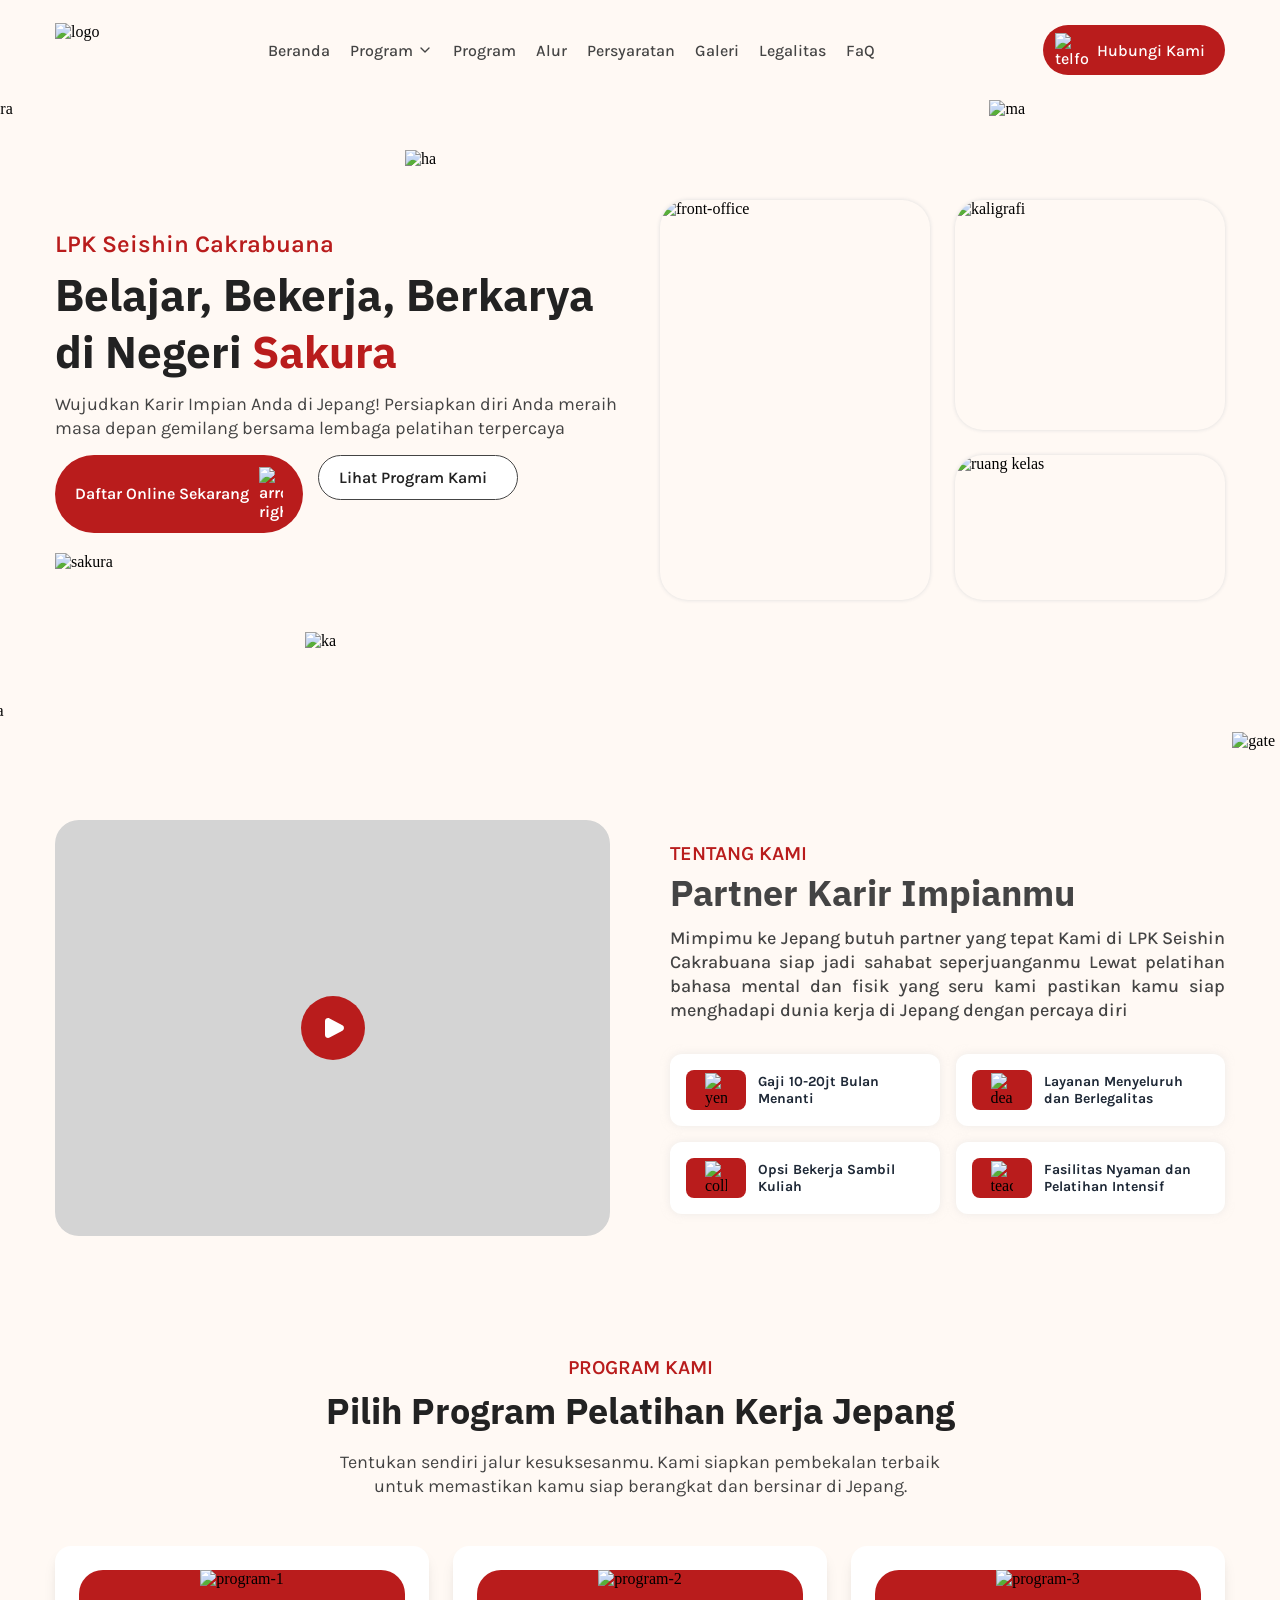
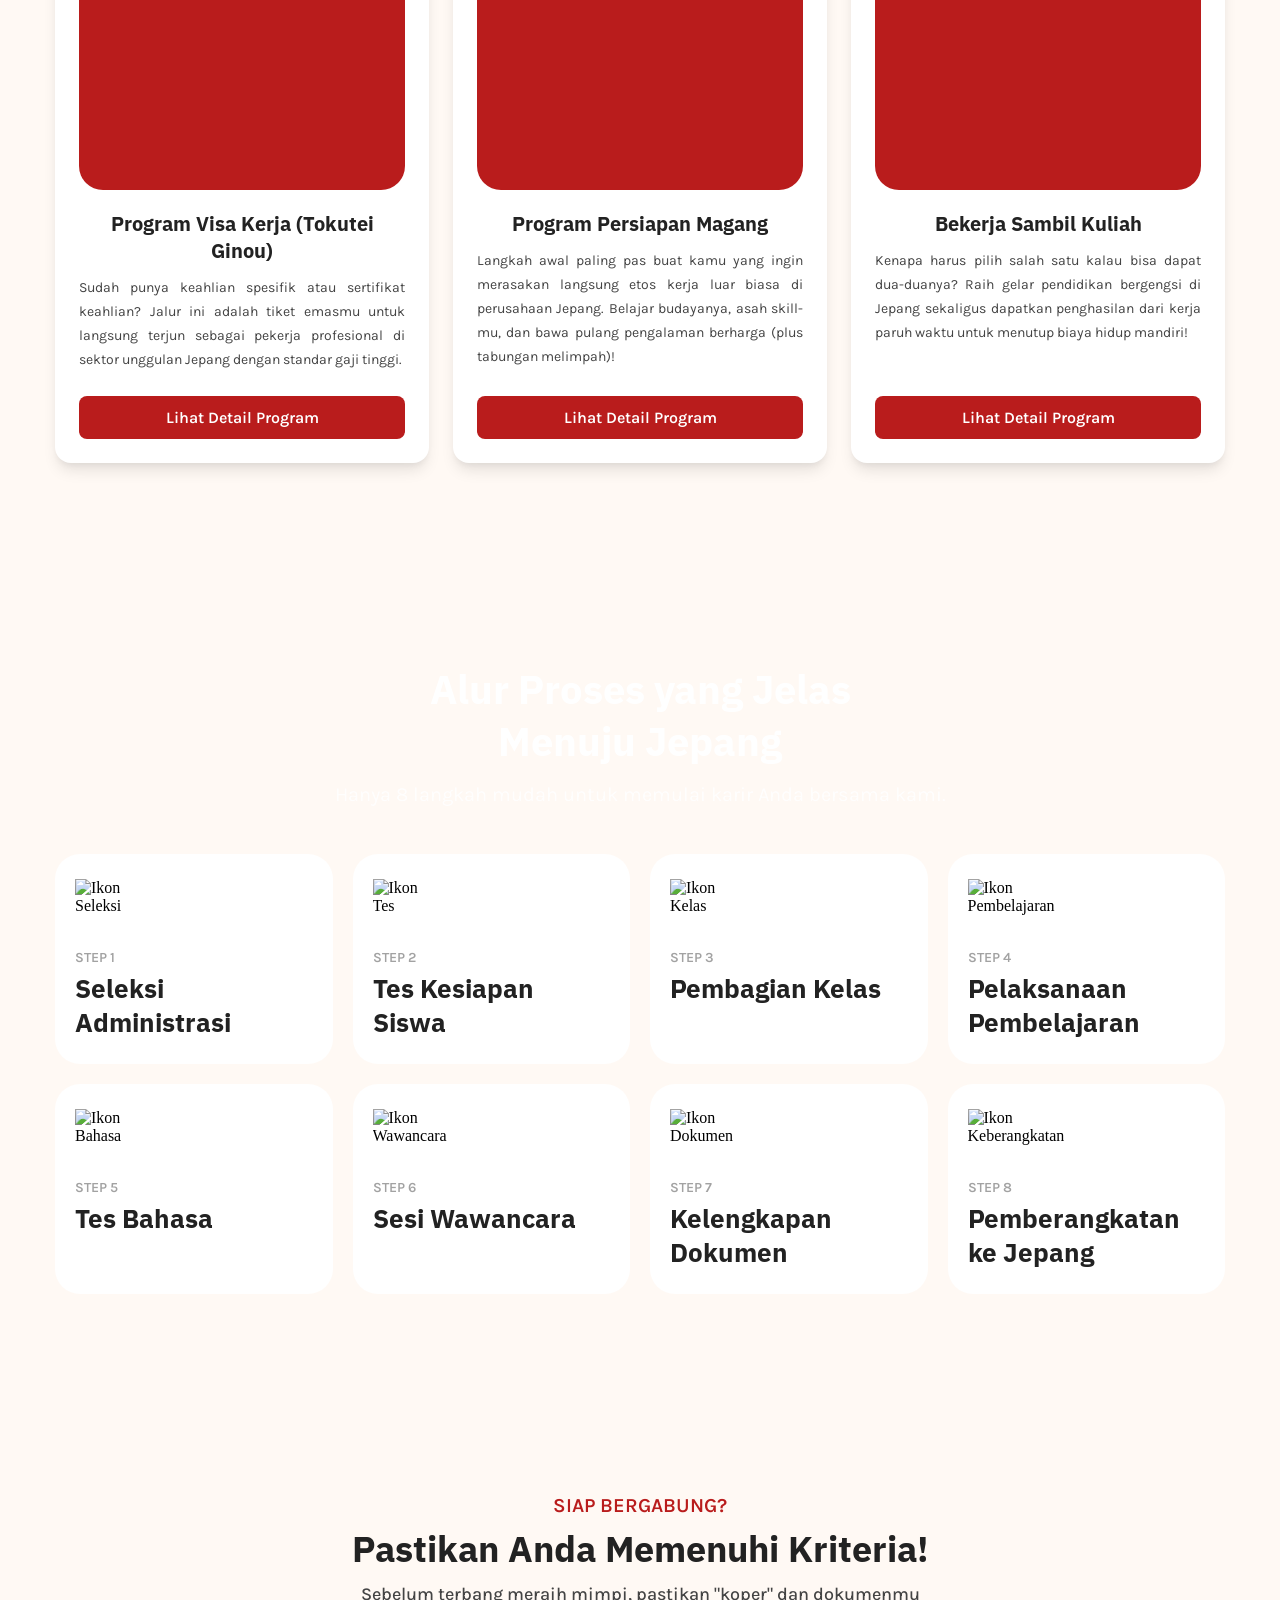
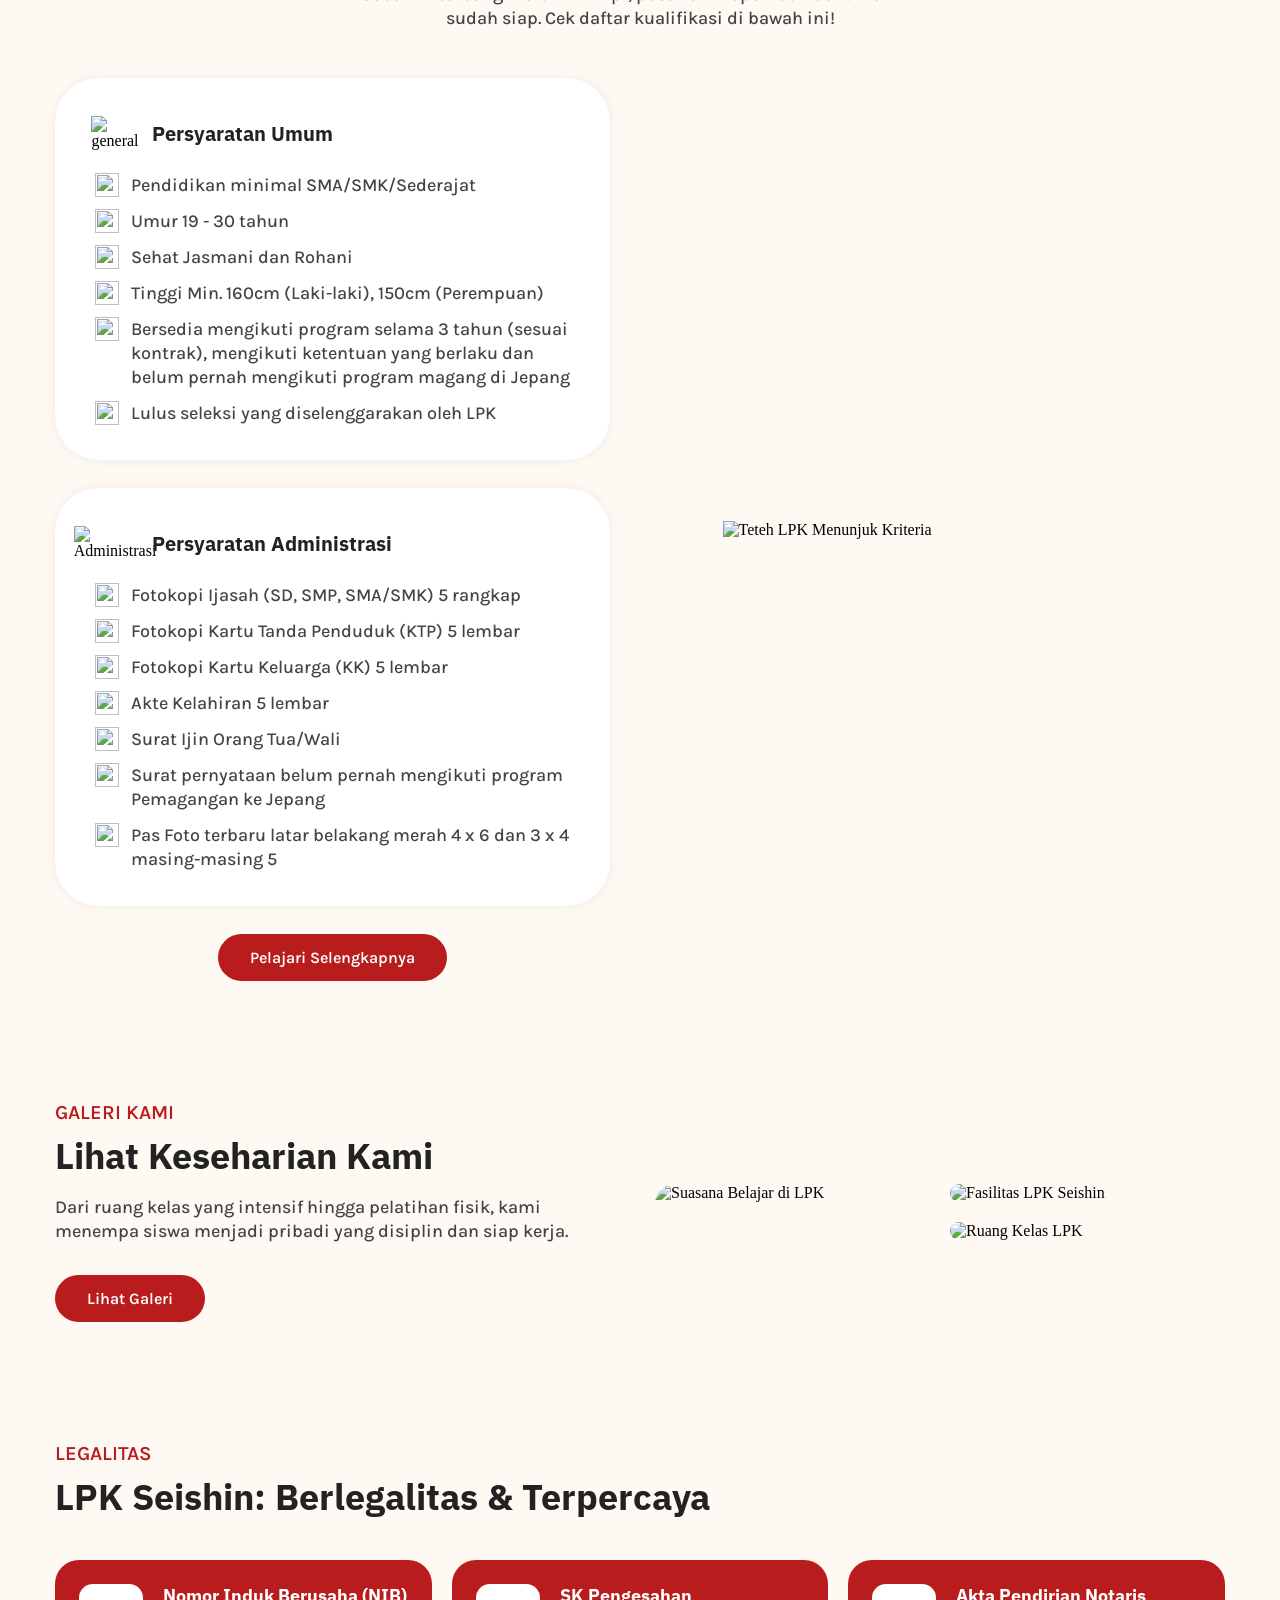
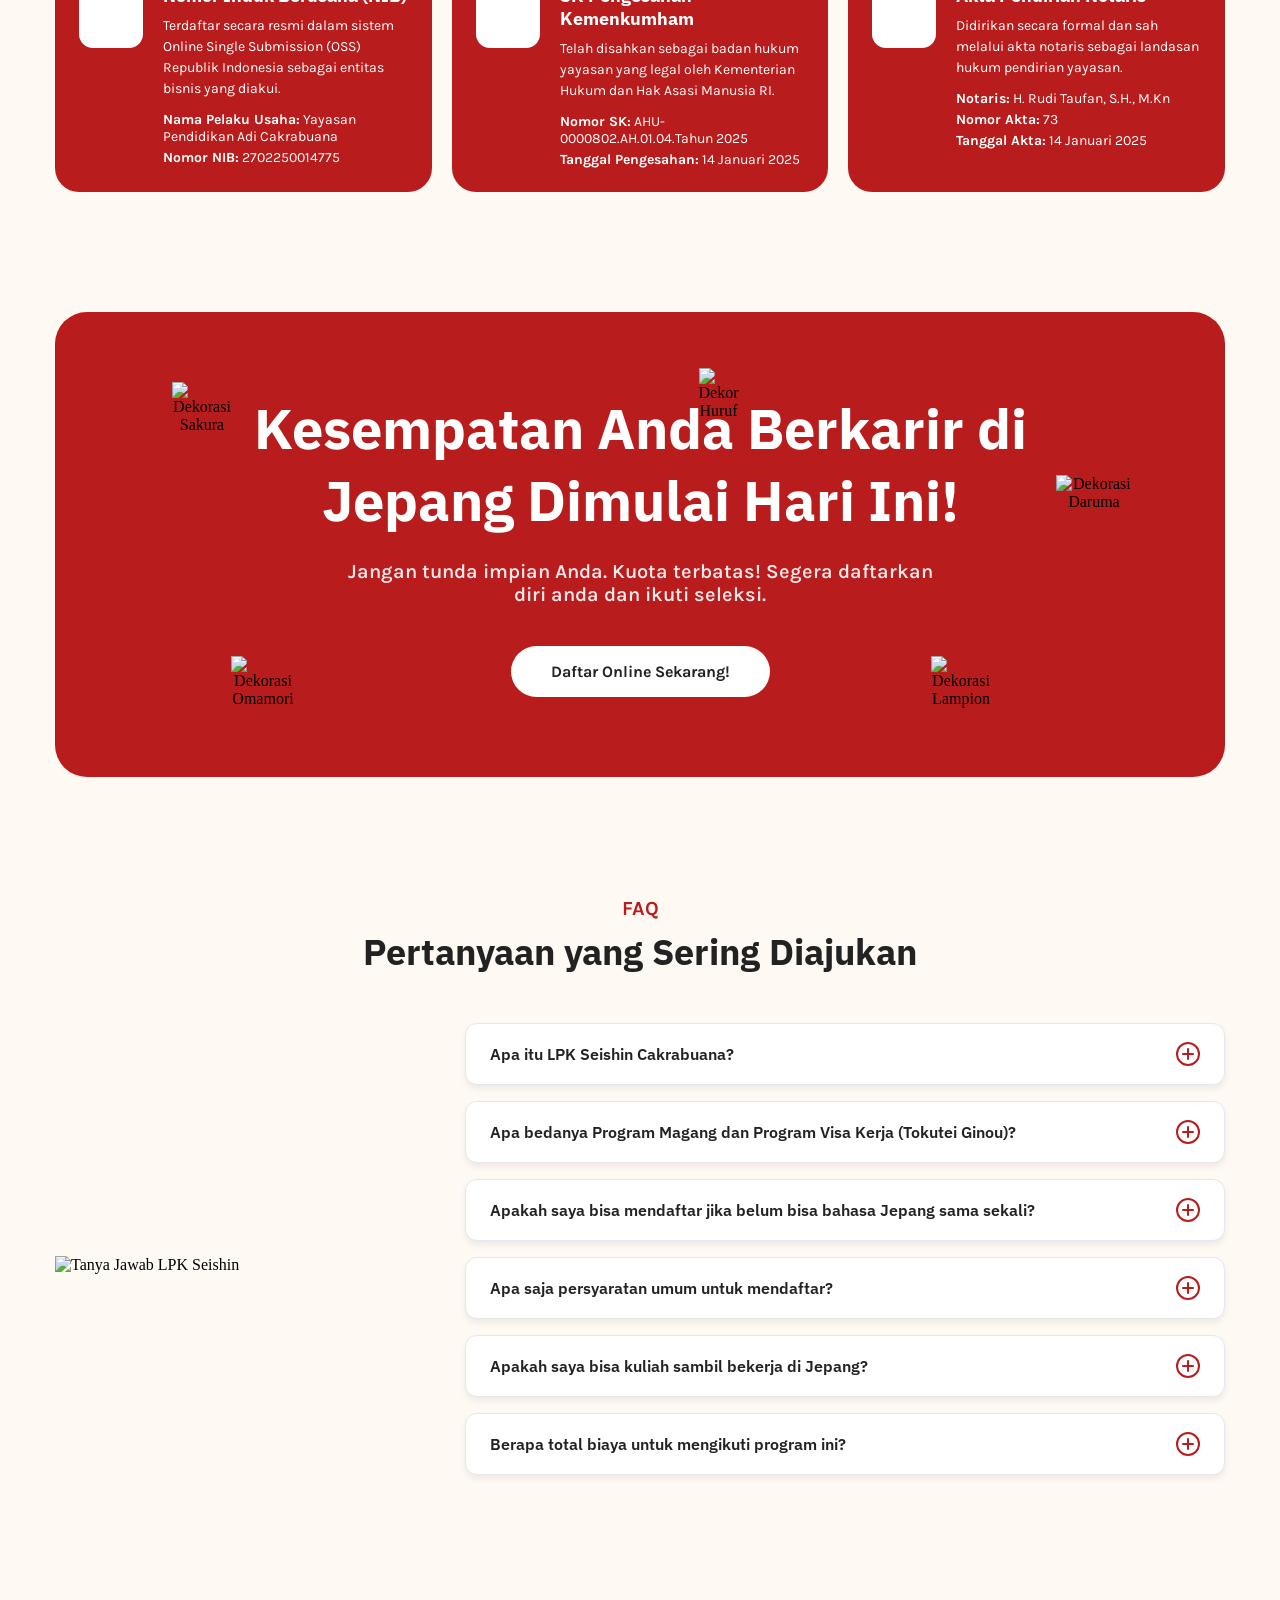
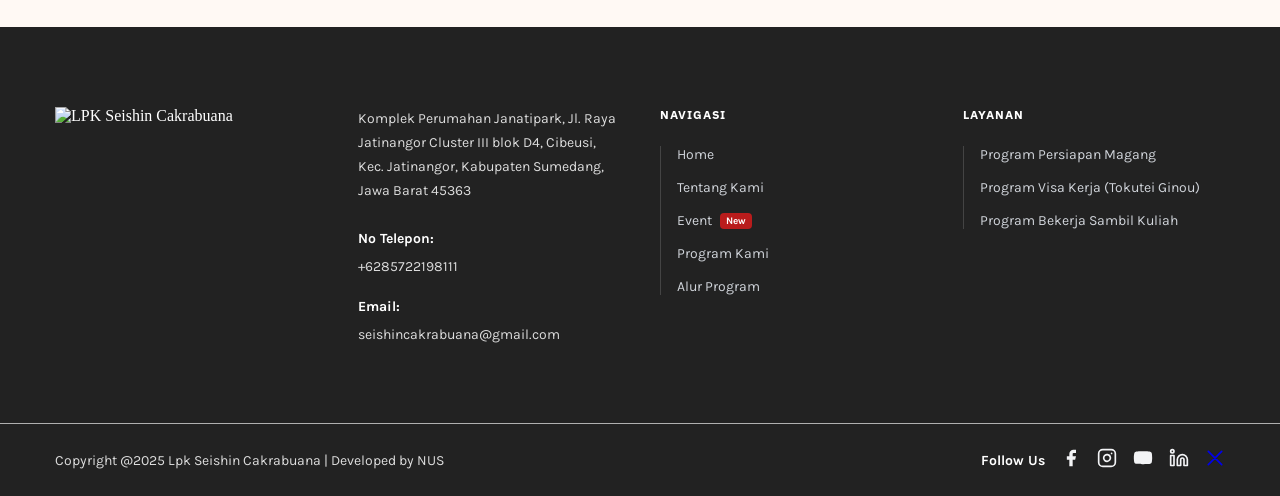
==== commit ba522463: "update: homepage responsive with revision" ====
--- a/index.html
+++ b/index.html
@@ -1,356 +1,809 @@
 <!DOCTYPE html>
-<html lang="id">
-    <head>
+<html lang="en">
+
+<head>
     <meta charset="UTF-8">
     <meta name="viewport" content="width=device-width, initial-scale=1.0">
-    <title>LPK Seishin Cakrabuana</title>
-    <link rel="stylesheet" href="style.css">
-    <link rel="stylesheet" href="Component/navbar.css">
-    <link rel="stylesheet" href="Component/footer.css">
-    <link rel="stylesheet" href="https://cdnjs.cloudflare.com/ajax/libs/font-awesome/6.5.1/css/all.min.css">
-
-    </head>
-
-    <body>
-
-        <nav class="navbar-desktop">
-            <div class = "nav-left">
-            <div class="logo"><img src="../assets/logo.png" alt="LPK Seishin Cakrabuana" ></div>
-            <ul class="nav-links">
-                <li><a href="#">Beranda</a></li>
-                <li><a href="#">Tentang Kami</a></li>
-                <li class = "dropdown">
-                    <a href="#">Program <i class="fa-solid fa-chevron-down"></i></a>
-                    <ul class="dropdown-menu">
-                        <li><a href="#">Pilihan 1</a></li>
-                        <li><a href="#">Pilihan 2</a></li>
-                        <li><a href="#">Pilihan 3</a></li>
+    <title>LPK Seishin Cakrabuana | Partner Karir Impianmu</title>
+    <link rel="shortcut icon" href="https://res.cloudinary.com/depmeqzg0/image/upload/v1775320397/favicon_ejnydu.webp"
+        type="image/x-icon">
+    <link rel="stylesheet" href="css/style.css">
+    <link rel="preconnect" href="https://fonts.googleapis.com">
+    <link rel="preconnect" href="https://fonts.gstatic.com" crossorigin>
+    <link
+        href="https://fonts.googleapis.com/css2?family=IBM+Plex+Sans:ital,wght@0,100..700;1,100..700&family=Karla:ital,wght@0,200..800;1,200..800&display=swap"
+        rel="stylesheet">
+</head>
+
+<body>
+    <header>
+        <div class="navbar-container">
+            <div class="container">
+                <nav class="navbar-mobile-pill">
+                    <div class="nav-wrapper">
+                        <img src="https://res.cloudinary.com/depmeqzg0/image/upload/v1775320259/logolpkseishin2_jju50g.webp"
+                            alt="logo" class="nav-logo">
+                    </div>
+
+                    <ul class="nav-list" id="nav-menu">
+                        <a href="#why-us" class="nav-item group font-karla">Beranda<span></span></a>
+                        <div class="nav-item dropdown group font-karla">
+                            <div class="dropdown-toggle">
+                                Program
+                                <svg class="chevron" xmlns="http://www.w3.org/2000/svg" width="16" height="16"
+                                    viewBox="0 0 24 24" fill="none" stroke="currentColor" stroke-width="2"
+                                    stroke-linecap="round" stroke-linejoin="round">
+                                    <path d="m6 9 6 6 6-6" />
+                                </svg>
+                            </div>
+                            <span></span>
+                            <ul class="dropdown-menu">
+                                <li><a href="#program-tokutei" class="dropdown-link">Program Visa Kerja (Tokutei
+                                        Ginou)</a></li>
+                                <li><a href="#program-magang" class="dropdown-link">Program Persiapan Magang</a></li>
+                                <li><a href="#program-kuliah" class="dropdown-link">Bekerja Sambil Kuliah</a></li>
+                            </ul>
+                        </div>
+                        <a href="#alur-program" class="nav-item group font-karla">Program<span></span></a>
+                        <a href="#requirements" class="nav-item group font-karla">Alur<span></span></a>
+                        <a href="#testimoni" class="nav-item group font-karla">Persyaratan<span></span></a>
+                        <a href="#about-us" class="nav-item group font-karla">Galeri<span></span></a>
+                        <a href="faq" class="nav-item group font-karla">Legalitas<span></span></a>
+                        <a href="faq" class="nav-item group font-karla">FaQ<span></span></a>
                     </ul>
-                </li>
-            </ul>
-            </div>
-            <div class="nav-right">
-                <a href="#" class="btn-contact">
-                    <i class="fa-solid fa-phone"></i> Hubungi Kami
-                </a>
-            </div>
-        </nav>
-
-        <nav class="navbar-mobile">
-            <div class="navbar-capsule">
-                <div class="logo">
-                    <img src="assets/logo.png" alt="Logo">
-                </div>
-
-                <div class="nav-right-mobile">
-                    <a href="#" class="btn-contact-circle"><i class="fa-solid fa-phone"></i></a>
-
-                    <div id="hamburger" class="hamburger">
-                        <span></span>
-                        <span></span>
-                        <span></span>
-                    </div>
-
-                    <ul class="mobile-links">
-                        <li><a href="#">Beranda</a></li>
-                        <li><a href="#">Tentang Kami</a></li>
-                        <li class = "dropdown">
-                            <a href="#">Program <i class="fa-solid fa-chevron-down"></i></a>
-                            <ul class="dropdown-menu-mobile">
-                                <li><a href="#">Pilihan 1</a></li>
-                                <li><a href="#">Pilihan 2</a></li>
-                                <li><a href="#">Pilihan 3</a></li>
-                            </ul>
-                        </li>
-                    </ul>
-
-                </div>
-
-            </div>
-        </nav>
-
-
-        <section class="hero">
-            <div class="hero-bg">
-                <img src="assets/japanMap.svg" class="bg-map" alt="">
-                <img src="assets/ornamenDesktop.svg" class="bg-ornament" alt="">
-                <img src="assets/ornamenMobile.svg" class="bg-ornament-mobile" alt="">
-            </div>
-
-            <div class="hero-content">
-                <h3><span class="text-merah">LPK Seishin Cakrabuana</span></h3>
-                <h1>Belajar, Bekerja, Berkarya di Negeri <span class="text-merah">Sakura</span></h1>
-                <p>Wujudkan Karir Impian Anda di Jepang! Persiapkan diri Anda meraih masa depan gemilang bersama lembaga pelatihan terpercaya.</p>
-                
-                <div class="hero-cta-group">
-                    <div class="hero-buttons">
-                        <a href="#" class="btn-primary">Daftar Online Sekarang<i class="fa-solid fa-arrow-right"></i></a>
-                        <a href="#" class="btn-secondary">Lihat Program Kami<span class="scroll-icon"><img src="assets/scrollDown.svg" alt="Scroll Down"></span></i></a>
-                    </div>
-                    <div class = "sakura-icons">
-                        <img src="assets/sakura.svg" alt="Sakura Icon">
-                        <img src="assets/sakura.svg" alt="Sakura Icon">
-                        <img src="assets/sakura.svg" alt="Sakura Icon">
-                        <img src="assets/sakura.svg" alt="Sakura Icon">
-                        <img src="assets/sakura.svg" alt="Sakura Icon">
-                    </div>
-                </div>
-            </div>
-
-            <div class="hero-gallery">
-                <div class="img-large">
-                    <img src="assets/image1.jpeg" alt="Banner LPK">
-                </div>
-                <div class="img-stack">
-                    <img src="assets/image2.png" alt="Writing image">
-                    <img src="assets/image3.jpeg" alt="Ruang kelas">
-                </div>
-            </div>
-        </section>
-
-        <section class="about">
-            <div class="about-container">
+
+                    <div class="nav-actions">
+                        <a href="https://forms.gle/ctU4bMmhunpBm8Ae9" class="group nav-button font-karla">
+                            <img src="https://res.cloudinary.com/depmeqzg0/image/upload/v1775375763/telfon_jzz1gs.webp"
+                                alt="telfon" class="icon-btn">
+                            <span class="text-btn">Hubungi Kami</span>
+                        </a>
+
+                        <div class="hamburger" id="hamburger-btn">
+                            <span></span>
+                            <span></span>
+                            <span></span>
+                        </div>
+                    </div>
+                </nav>
+            </div>
+        </div>
+        <div class="container">
+            <div class="main-header">
+                <img class="japan-map"
+                    src="https://res.cloudinary.com/depmeqzg0/image/upload/v1775311384/japan-map1_pwhhgv.webp"
+                    alt="japan-map">
+                <img class="sakura"
+                    src="https://res.cloudinary.com/depmeqzg0/image/upload/v1775311964/sakura-one_c0f4qv.webp"
+                    alt="sakura">
+                <img class="daruma"
+                    src="https://res.cloudinary.com/depmeqzg0/image/upload/v1775311926/daruma_1_qzjrar.webp"
+                    alt="daruma">
+                <img class="ha" src="https://res.cloudinary.com/depmeqzg0/image/upload/v1775311727/ha_acrsqi.webp"
+                    alt="ha">
+                <img class="yukata"
+                    src="https://res.cloudinary.com/depmeqzg0/image/upload/v1775312561/yukata_1_lkbait.webp"
+                    alt="yukata">
+                <img class="ka" src="https://res.cloudinary.com/depmeqzg0/image/upload/v1775311726/ka_nznrtf.webp"
+                    alt="ka">
+                <img class="gate" src="https://res.cloudinary.com/depmeqzg0/image/upload/v1775312561/gate_1_tfmztu.webp"
+                    alt="gate">
+                <img class="ma" src="https://res.cloudinary.com/depmeqzg0/image/upload/v1775311727/ma_nqjkpj.webp"
+                    alt="ma">
+
+
+                <div class="header-title">
+                    <h6 class="font-karla subtitle">LPK Seishin Cakrabuana</h6>
+                    <h1 class="font-ibm title">Belajar, Bekerja, Berkarya di Negeri <span>Sakura</span></h1>
+                    <p class="font-karla desc">
+                        Wujudkan Karir Impian Anda di Jepang! Persiapkan diri Anda meraih masa depan gemilang bersama
+                        lembaga pelatihan terpercaya
+                    </p>
+                    <div class="btn-group">
+                        <a href="" class="btn-primary font-karla">Daftar Online Sekarang <img class="icon"
+                                src="https://res.cloudinary.com/depmeqzg0/image/upload/v1775310853/frame_cdjawb.webp"
+                                alt="arrow right"></a>
+                        <a href="" class="btn-secondary font-karla">Lihat Program Kami <img
+                                src="https://res.cloudinary.com/depmeqzg0/image/upload/v1775310931/scroll_down_dzusr5.webp"
+                                alt=""></a>
+                    </div>
+                    <img src="https://res.cloudinary.com/depmeqzg0/image/upload/v1775309604/sakura_dgvlyc.webp"
+                        class="decoration" alt="sakura">
+                </div>
+                <div class="header-hero py-5">
+                    <div class="hero-image img-1"><img
+                            src="https://res.cloudinary.com/depmeqzg0/image/upload/v1775310671/whatsappimage2026-03-27at15.58.16_1_1_s8vmxq.webp"
+                            alt="front-office"></div>
+                    <div class="hero-image img-2"><img
+                            src="https://res.cloudinary.com/depmeqzg0/image/upload/v1775310261/gemini_generated_image_e3xgqte3xgqte3xg1_bojfle.webp"
+                            alt="kaligrafi"></div>
+                    <div class="hero-image img-3"><img
+                            src="https://res.cloudinary.com/depmeqzg0/image/upload/v1775310671/whatsappimage2026-03-27at15.58.001_t0zj8j.webp"
+                            alt="ruang kelas"></div>
+                </div>
+            </div>
+        </div>
+    </header>
+    <section class="about-section">
+        <div class="container">
+            <div class="about-wrapper">
                 <div class="about-video">
-                    <video controls poster="">
-                        <source src="" type="video/mp4">
-                    </video>
+                    <div class="custom-video-wrapper" id="videoWrapper">
+                        <video id="myVideo" loop
+                            src="https://res.cloudinary.com/depmeqzg0/video/upload/v1775375366/WhatsApp_Video_2026-04-05_at_11.44.04_ekvw8r.mp4"
+                            poster="https://videocdn.cdnpk.net/videos/5f056ee2-c61b-5069-b3e1-87750669d252/horizontal/thumbnails/large.jpg?ga=GA1.1.1869235601.1775292544&item_id=3134563&w=740&q=80"></video>
+
+                        <div class="video-overlay" id="videoOverlay">
+                            <div class="play-btn" id="playBtn">
+                                <svg xmlns="http://www.w3.org/2000/svg" width="24" height="24" viewBox="0 0 24 24">
+                                    <path fill="#ffffff"
+                                        d="M21.409 9.353a2.998 2.998 0 0 1 0 5.294L8.597 21.614C6.534 22.737 4 21.277 4 18.968V5.033c0-2.31 2.534-3.769 4.597-2.648z" />
+                                </svg>
+                            </div>
+                        </div>
+                    </div>
                 </div>
                 <div class="about-content">
-                    <p class="about-label"><span class="text-merah">Tentang Kami</span></p>
-                    <h2 class="about-title">Partner Karir Impianmu</h2>
-                    <p class="about-description"> Mimpimu ke Jepang butuh partner yang tepat! Kami 
-                       di LPK Seishin Cakrabuana siap jadi sahabat seperjuanganmu. Lewat pelatihan 
-                       bahasa, mental, dan fisik yang seru, kami pastikan kamu siap menghadapi dunia 
-                       kerja di Jepang dengan percaya diri.
-                    </p>
-
-                    <div class="about-benefits">
-                        <div class="benefits-card">
-                            <div class="icon">
-                                <img src="assets/b1-uang.png" alt="uang icon">
-                            </div>
-                            <p>Gaji 10-20jt/Bulan menanti!</p>
-                        </div>
-                        <div class="benefits-card">
-                            <div class="icon">
-                                <img src="assets/b2-tangan.png" alt="tangan icon">
-                            </div>
-                            <p>Layanan Menyeluruh & Berlegalitas</p>
-                        </div>
-                        <div class="benefits-card">
-                            <div class="icon">
-                                <img src="assets/b3-sarjana.png" alt="sarjana icon">
-                            </div>
-                            <p>Opsi Bekerja Sambil Kuliah</p>
-                        </div>
-                        <div class="benefits-card">
-                            <div class="icon">
-                                <img src="assets/b4-papan.png" alt="papan icon">
-                            </div>
-                            <p>Fasilitas Nyaman & Pelatihan Intensif</p>
-                        </div>
-                    </div>
-                </div>
-            </div>
-        </section>
-
-        <section class="program">
-            <div class="program-content">
-                <h5 class="program-label"><span class="text-merah">PROGRAM KAMI</span></h5>
-                <h2 class="program-title">Pilih Program Pelatihan Kerja Jepang</h2>
-                <p class="program-description">Tentukan sendiri jalur kesuksesanmu. Kami siapkan pembekalan terbaik untuk memastikan kamu siap berangkat dan bersinar di Jepang.</p>
-                
-                <div class="programs">
-                    <div class="program-card">
-                        <div class="program-img"><img src ="assets/programCard1.svg"></div>
-                        <div class="program-card-description">
-                            <h3>Program Persiapa Magang</h3>
-                            <p>Langkah awal paling pas buat kamu yang ingin merasakan langsung etos kerja luar biasa di perusahaan Jepang. Belajar budayanya, asah skill-mu, dan bawa pulang pengalaman berharga (plus tabungan melimpah)!</p>
-                        </div>
-                        <a href="#" class="btn-prgm">Lihat Detail Magang</a>
-                    </div>
-                    <div class="program-card">
-                        <div class="program-img"><img src ="assets/programCard2.svg"></div>
-                        <div class="program-card-description">
-                            <h3>Program Visa Kerja (Tokutei Ginou)</h3>
-                            <p>Sudah punya keahlian spesifik atau sertifikat keahlian? Jalur ini adalah tiket emasmu untuk langsung terjun sebagai pekerja profesional di sektor unggulan Jepang dengan standar gaji tinggi.</p>
-                        </div>
-                        <a href="#" class="btn-prgm">Lihat Detail Magang</a>
-                    </div>
-                    <div class="program-card">
-                        <div class="program-img"><img src ="assets/programCard3.svg"></div>
-                        <div class="program-card-description">
-                            <h3>Bekerja Sambil Kuliah</h3>
-                            <p>Kenapa harus pilih salah satu kalau bisa dapat dua-duanya? Raih gelar pendidikan bergengsi di Jepang sekaligus dapatkan penghasilan dari kerja paruh waktu untuk menutup biaya hidup mandiri!</p>
-                        </div>
-                        <a href="#" class="btn-prgm">Lihat Detail Magang</a>
-                    </div>
-                </div>
-            </div>
-
-        </section>
-
-        <section class="alur">
-            <div class="alur-content">
-                <span class="alur-bg"></span>
-                <h2 class="alur-title">
-                    Alur Proses yang Jelas Menuju Jepang
-                </h2>
-                <p class="alur-desc">
+                    <h6 class="font-karla subtitle">TENTANG KAMI</h6>
+                    <h2 class="font-ibm title">Partner Karir Impianmu</h2>
+                    <p class="font-karla desc">Mimpimu ke Jepang butuh partner yang tepat Kami di LPK Seishin
+                        Cakrabuana siap jadi sahabat seperjuanganmu Lewat pelatihan bahasa mental dan fisik yang
+                        seru kami pastikan kamu siap menghadapi dunia kerja di Jepang dengan percaya diri</p>
+                    <div class="feature-grid">
+                        <div class="feature-card">
+                            <div class="feature-icon">
+                                <img src="https://res.cloudinary.com/depmeqzg0/image/upload/v1775316975/yen_aqwoeg.webp"
+                                    alt="yen">
+                            </div>
+                            <p class="font-karla">Gaji 10-20jt Bulan Menanti</p>
+                        </div>
+                        <div class="feature-card">
+                            <div class="feature-icon">
+                                <img src="https://res.cloudinary.com/depmeqzg0/image/upload/v1775316975/deal_ldrbni.webp"
+                                    alt="deal">
+                            </div>
+                            <p class="font-karla">Layanan Menyeluruh dan Berlegalitas</p>
+                        </div>
+                        <div class="feature-card">
+                            <div class="feature-icon">
+                                <img src="https://res.cloudinary.com/depmeqzg0/image/upload/v1775316975/graduate_ro9t9l.webp"
+                                    alt="collage">
+                            </div>
+                            <p class="font-karla">Opsi Bekerja Sambil Kuliah</p>
+                        </div>
+                        <div class="feature-card">
+                            <div class="feature-icon">
+                                <img src="https://res.cloudinary.com/depmeqzg0/image/upload/v1775316977/teach_lcxex6.webp"
+                                    alt="teach">
+                            </div>
+                            <p class="font-karla">Fasilitas Nyaman dan Pelatihan Intensif</p>
+                        </div>
+                    </div>
+                </div>
+            </div>
+        </div>
+    </section>
+    <section id="program" class="program-section">
+        <div class="container">
+            <div class="program-header">
+                <h6 class="font-karla subtitle">PROGRAM KAMI</h6>
+                <h2 class="font-ibm title">Pilih Program Pelatihan Kerja Jepang</h2>
+                <p class="font-karla desc">
+                    Tentukan sendiri jalur kesuksesanmu. Kami siapkan pembekalan terbaik untuk memastikan kamu siap
+                    berangkat dan bersinar di Jepang.
+                </p>
+            </div>
+
+            <div class="program-grid">
+                <div class="program-card">
+                    <div class="card-content">
+                        <div class="card-image-placeholder">
+                            <img src="https://res.cloudinary.com/depmeqzg0/image/upload/v1775318124/program-1_j7zczs.webp"
+                                alt="program-1">
+                        </div>
+                        <h3 class="font-ibm">Program Visa Kerja (Tokutei Ginou)</h3>
+                        <p class="font-karla card-desc">
+                            Sudah punya keahlian spesifik atau sertifikat keahlian? Jalur ini adalah tiket emasmu untuk
+                            langsung terjun sebagai pekerja profesional di sektor unggulan Jepang dengan standar gaji
+                            tinggi.
+                        </p>
+                        <a href="#" class="btn-card font-karla">Lihat Detail Program</a>
+                    </div>
+                </div>
+
+                <div class="program-card">
+                    <div class="card-content">
+                        <div class="card-image-placeholder">
+                            <img src="https://res.cloudinary.com/depmeqzg0/image/upload/v1775318125/program-2_i8wuzz.webp"
+                                alt="program-2">
+                        </div>
+                        <h3 class="font-ibm">Program Persiapan Magang</h3>
+                        <p class="font-karla card-desc">
+                            Langkah awal paling pas buat kamu yang ingin merasakan langsung etos kerja luar biasa di
+                            perusahaan Jepang. Belajar budayanya, asah skill-mu, dan bawa pulang pengalaman berharga
+                            (plus tabungan melimpah)!
+                        </p>
+                        <a href="#" class="btn-card font-karla">Lihat Detail Program</a>
+                    </div>
+                </div>
+
+                <div class="program-card">
+                    <div class="card-content">
+                        <div class="card-image-placeholder">
+                            <img src="https://res.cloudinary.com/depmeqzg0/image/upload/v1775318125/program-3_o7bpjn.webp"
+                                alt="program-3">
+                        </div>
+                        <h3 class="font-ibm">Bekerja Sambil Kuliah</h3>
+                        <p class="font-karla card-desc">
+                            Kenapa harus pilih salah satu kalau bisa dapat dua-duanya? Raih gelar pendidikan bergengsi
+                            di Jepang sekaligus dapatkan penghasilan dari kerja paruh waktu untuk menutup biaya hidup
+                            mandiri!
+                        </p>
+                        <a href="#" class="btn-card font-karla">Lihat Detail Program</a>
+                    </div>
+                </div>
+            </div>
+        </div>
+    </section>
+
+    <section id="alur-program" class="alur-section">
+        <div class="container">
+            <div class="alur-header">
+                <h2 class="font-ibm title">Alur Proses yang Jelas<br>Menuju Jepang</h2>
+                <p class="font-karla desc">
                     Hanya 8 langkah mudah untuk memulai karir Anda bersama kami.
                 </p>
-                <div class="alur-cards">
-                    <div class="alur-card">
-                        <img src="assets/alur1.svg">
-                        <p>Step 1</p>
-                        <h3>Seleksi Administrasi</h3>
-                    </div>
-                    <div class="alur-card">
-                        <img src="assets/alur2.svg">
-                        <p>Step 2</p>
-                        <h3>Tes Kesiapan Siswa</h3>
-                    </div>
-                    <div class="alur-card">
-                        <img src="assets/alur3.svg">
-                        <p>Step 3</p>
-                        <h3>Pembagian Kelas</h3>
-                    </div>
-                    <div class="alur-card">
-                        <img src="assets/alur4.svg">
-                        <p>Step 4</p>
-                        <h3>Pelaksanaan Pembelajaran</h3>
-                    </div>
-                    <div class="alur-card">
-                        <img src="assets/alur5.svg">
-                        <p>Step 5</p>
-                        <h3>Tes Bahasa</h3>
-                    </div>
-                    <div class="alur-card">
-                        <img src="assets/alur6.svg">
-                        <p>Step 6</p>
-                        <h3>Sesi Wawancara</h3>
-                    </div>
-                    <div class="alur-card">
-                        <img src="assets/alur7.svg">
-                        <p>Step 7</p>
-                        <h3>Kelengkapan Dokumen</h3>
-                    </div>
-                    <div class="alur-card">
-                        <img src="assets/alur8.svg">
-                        <p>Step 8</p>
-                        <h3>Pemberangkatan ke Jepang</h3>
-                    </div>                    
-                </div>
-            </div>
-        </section>
-
-        <section class="syarat">
-            <h3 class="syarat-label">SIAP BERGABUNG?</h3>
-            <h1 class="syarat-title">Pastikan Anda Memenuhi Kriteria!</h1>
-            <p class="syarat-desc">Sebelum terbang meraih mimpi, pastikan "koper" dan dokumenmu sudah siap. Cek daftar kualifikasi di bawah ini!</p>
-
-            <div class="syarat-content">
-                <div class="syarat-content2">        
-                <div class="syarat-cards">
-                    <div class="syarat-card">
-                        <div class="syrt-card-title">
-                            <img src="assets/syaratSymbol1.svg">
-                            <h2>Persyaratan Umum</h2>
-                        </div>
-                        <div class="syrt-point">
-                            <img src="assets/checkmark.svg">
-                            <p>Pendidikan minimal SMA/SMK/Sederajat</p>
-                        </div>
-                        <div class="syrt-point">
-                            <img src="assets/checkmark.svg">
-                            <p>Umur 19 - 30 tahun</p>
-                        </div>                        
-                        <div class="syrt-point">
-                            <img src="assets/checkmark.svg">
-                            <p>Sehat Jasmani dan Rohani</p>
-                        </div>                       
-                        <div class="syrt-point">
-                            <img src="assets/checkmark.svg">
-                            <p>Tinggi min. 160cm (Laki-laki), 150cm (Perempuan)</p>
-                        </div>                        
-                        <div class="syrt-point">
-                            <img src="assets/checkmark.svg">
-                            <p>Bersedia mengikuti program selama 3 tahun (sesuai kontrak), mengikuti ketentuan yang berlaku dan belum pernah mengikuti program magang di Jepang</p>
-                        </div>                        
-                        <div class="syrt-point">
-                            <img src="assets/checkmark.svg">
-                            <p>Lulus seleksi yang diselenggarakan oleh LPK</p>
-                        </div>                        
-                    </div>
-                    <div class="syarat-card">
-                        <div class="syrt-card-title">
-                            <img src="assets/syaratSymbol2.svg">
-                            <h2>Persyaratan Administrasi</h2>
-                        </div>
-                        <div class="syrt-point">
-                            <img src="assets/checkmark.svg">
-                            <p>Fotokopi Ijasah (SD, SMP, SMA/SMK) 5 rangkap</p>
-                        </div>
-                        <div class="syrt-point">
-                            <img src="assets/checkmark.svg">
-                            <p>Fotokopi Kartu Tanda Penduduk (KTP) 5 lembar</p>
-                        </div>         
-                        <div class="syrt-point">
-                            <img src="assets/checkmark.svg">
-                            <p>Fotokopi Kartu Keluarga (KK) 5 lembar</p>
-                        </div>                                             
-                        <div class="syrt-point">
-                            <img src="assets/checkmark.svg">
-                            <p>Akte Kelahiran 5 lembar</p>
-                        </div>                        
-                        <div class="syrt-point">
-                            <img src="assets/checkmark.svg">
-                            <p>Surat Ijin Orang Tua/Wali</p>
-                        </div>                        
-                        <div class="syrt-point">
-                            <img src="assets/checkmark.svg">
-                            <p>Surat pernyataan belum pernah mengikuti program Pemagangan ke Jepang</p>
-                        </div>                        <div class="syrt-point">
-                            <img src="assets/checkmark.svg">
-                            <p>Pas Foto terbaru latar belakang merah 4 x 6 dan 3 x 4 masing-masing 5</p>
-                        </div>             
-                    </div>                   
-                </div>
-                <a href="#" class="btn-syrt">Selengkapnya</a>
-                </div>
-                <img src="assets/syaratImg.svg" class="syarat-img">
-            </div>                
-        </section>
-
-        <section class="galeri">
-            <div class="galeri-content">
-                <h3>GALERI KAMI</h3>
-                <h1>Lihat Keseharian Kami</span></h1>
-                <p>Wujudkan Karir Impian Anda di Jepang! Persiapkan diri Anda meraih masa depan gemilang bersama lembaga pelatihan terpercaya.</p>
-                <a href="#" class="btn-galeri">Lihat Galeri</a>
-            </div>
-
-            <div class="galeri-gallery">
-                <div class="gal-img-large">
-                    <img src="assets/galeri1.svg" alt="Kegiatan pembelajaran">
-                </div>
-                <div class="gal-img-stack">
-                    <img src="assets/galeri2.svg" alt="Banner LPK">
-                    <img src="assets/galeri3.svg" alt="Ruang kelas">
-                </div>
-            </div>
-        </section>
-
-        <footer>
-            <div class="footer-container">
-                <div class="logo">
-                    <img src="assets/logoAlternate.svg" alt="logo">
-                </div>
-                <div class ="footer-alamat">
-                    <p>Komplek Perumahan Janatipark, Jl. Raya Jatinangor Cluster III blok D4, Cibeusi, Kec. Jatinangor, Kabupaten Sumedang, Jawa Barat 45363</p>
-                </div>
-            </div>
-        </footer>
-        <script src="script.js"></script>
-    </body>
+            </div>
+
+            <div class="alur-grid">
+                <div class="alur-card">
+                    <div class="alur-icon">
+                        <img src="https://res.cloudinary.com/depmeqzg0/image/upload/v1775319302/step-1_v4i8gw.webp"
+                            alt="Ikon Seleksi">
+                    </div>
+                    <span class="step-label font-karla">STEP 1</span>
+                    <h3 class="font-ibm">Seleksi Administrasi</h3>
+                </div>
+
+                <div class="alur-card">
+                    <div class="alur-icon">
+                        <img src="https://res.cloudinary.com/depmeqzg0/image/upload/v1775319301/step-2_jyvvjt.webp"
+                            alt="Ikon Tes">
+                    </div>
+                    <span class="step-label font-karla">STEP 2</span>
+                    <h3 class="font-ibm">Tes Kesiapan Siswa</h3>
+                </div>
+
+                <div class="alur-card">
+                    <div class="alur-icon">
+                        <img src="https://res.cloudinary.com/depmeqzg0/image/upload/v1775319300/step-3_wmboe9.webp"
+                            alt="Ikon Kelas">
+                    </div>
+                    <span class="step-label font-karla">STEP 3</span>
+                    <h3 class="font-ibm">Pembagian Kelas</h3>
+                </div>
+
+                <div class="alur-card">
+                    <div class="alur-icon">
+                        <img src="https://res.cloudinary.com/depmeqzg0/image/upload/v1775319299/step-4_gfcfv8.webp"
+                            alt="Ikon Pembelajaran">
+                    </div>
+                    <span class="step-label font-karla">STEP 4</span>
+                    <h3 class="font-ibm">Pelaksanaan Pembelajaran</h3>
+                </div>
+
+                <div class="alur-card">
+                    <div class="alur-icon">
+                        <img src="https://res.cloudinary.com/depmeqzg0/image/upload/v1775319298/step-5_gxzkru.webp"
+                            alt="Ikon Bahasa">
+                    </div>
+                    <span class="step-label font-karla">STEP 5</span>
+                    <h3 class="font-ibm">Tes Bahasa</h3>
+                </div>
+
+                <div class="alur-card">
+                    <div class="alur-icon">
+                        <img src="https://res.cloudinary.com/depmeqzg0/image/upload/v1775319297/step-6_hwr9yi.webp"
+                            alt="Ikon Wawancara">
+                    </div>
+                    <span class="step-label font-karla">STEP 6</span>
+                    <h3 class="font-ibm">Sesi Wawancara</h3>
+                </div>
+
+                <div class="alur-card">
+                    <div class="alur-icon">
+                        <img src="https://res.cloudinary.com/depmeqzg0/image/upload/v1775319296/step-7_ptp0pa.webp"
+                            alt="Ikon Dokumen">
+                    </div>
+                    <span class="step-label font-karla">STEP 7</span>
+                    <h3 class="font-ibm">Kelengkapan Dokumen</h3>
+                </div>
+
+                <div class="alur-card">
+                    <div class="alur-icon">
+                        <img src="https://res.cloudinary.com/depmeqzg0/image/upload/v1775319296/step-8_ochepc.webp"
+                            alt="Ikon Keberangkatan">
+                    </div>
+                    <span class="step-label font-karla">STEP 8</span>
+                    <h3 class="font-ibm">Pemberangkatan ke Jepang</h3>
+                </div>
+            </div>
+        </div>
+    </section>
+
+    <section id="requirements" class="req-section">
+        <div class="container">
+            <div class="req-header">
+                <h6 class="font-karla subtitle">SIAP BERGABUNG?</h6>
+                <h2 class="font-ibm title">Pastikan Anda Memenuhi Kriteria!</h2>
+                <p class="font-karla desc">
+                    Sebelum terbang meraih mimpi, pastikan "koper" dan dokumenmu sudah siap. Cek daftar kualifikasi di
+                    bawah ini!
+                </p>
+            </div>
+
+            <div class="req-content">
+                <div class="req-left">
+
+                    <div class="req-card">
+                        <div class="req-card-header">
+                            <div class="req-icon">
+                                <img src="https://res.cloudinary.com/depmeqzg0/image/upload/v1775320742/general_gsgxtf.webp"
+                                    alt="general">
+                            </div>
+                            <h3 class="font-ibm">Persyaratan Umum</h3>
+                        </div>
+                        <ul class="req-list font-karla">
+                            <li>
+                                <img class="check-icon"
+                                    src="https://res.cloudinary.com/depmeqzg0/image/upload/v1775320849/frame_1_vni0uq.webp"
+                                    alt="">
+                                <span>Pendidikan minimal SMA/SMK/Sederajat</span>
+                            </li>
+                            <li>
+                                <img class="check-icon"
+                                    src="https://res.cloudinary.com/depmeqzg0/image/upload/v1775320849/frame_1_vni0uq.webp"
+                                    alt="">
+                                <span>Umur 19 - 30 tahun</span>
+                            </li>
+                            <li>
+                                <img class="check-icon"
+                                    src="https://res.cloudinary.com/depmeqzg0/image/upload/v1775320849/frame_1_vni0uq.webp"
+                                    alt="">
+                                <span>Sehat Jasmani dan Rohani</span>
+                            </li>
+                            <li>
+                                <img class="check-icon"
+                                    src="https://res.cloudinary.com/depmeqzg0/image/upload/v1775320849/frame_1_vni0uq.webp"
+                                    alt="">
+                                <span>Tinggi Min. 160cm (Laki-laki), 150cm (Perempuan)</span>
+                            </li>
+                            <li>
+                                <img class="check-icon"
+                                    src="https://res.cloudinary.com/depmeqzg0/image/upload/v1775320849/frame_1_vni0uq.webp"
+                                    alt="">
+                                <span>Bersedia mengikuti program selama 3 tahun (sesuai kontrak), mengikuti ketentuan
+                                    yang berlaku dan belum pernah mengikuti program magang di Jepang</span>
+                            </li>
+                            <li>
+                                <img class="check-icon"
+                                    src="https://res.cloudinary.com/depmeqzg0/image/upload/v1775320849/frame_1_vni0uq.webp"
+                                    alt="">
+                                <span>Lulus seleksi yang diselenggarakan oleh LPK</span>
+                            </li>
+                        </ul>
+                    </div>
+
+                    <div class="req-card">
+                        <div class="req-card-header">
+                            <div class="req-icon">
+                                <img src="https://res.cloudinary.com/depmeqzg0/image/upload/v1775320741/administration_u1p4fr.webp"
+                                    alt="Administrasi">
+                            </div>
+                            <h3 class="font-ibm">Persyaratan Administrasi</h3>
+                        </div>
+                        <ul class="req-list font-karla">
+                            <li>
+                                <img class="check-icon"
+                                    src="https://res.cloudinary.com/depmeqzg0/image/upload/v1775320849/frame_1_vni0uq.webp"
+                                    alt="">
+                                <span>Fotokopi Ijasah (SD, SMP, SMA/SMK) 5 rangkap</span>
+                            </li>
+                            <li>
+                                <img class="check-icon"
+                                    src="https://res.cloudinary.com/depmeqzg0/image/upload/v1775320849/frame_1_vni0uq.webp"
+                                    alt="">
+                                <span>Fotokopi Kartu Tanda Penduduk (KTP) 5 lembar</span>
+                            </li>
+                            <li>
+                                <img class="check-icon"
+                                    src="https://res.cloudinary.com/depmeqzg0/image/upload/v1775320849/frame_1_vni0uq.webp"
+                                    alt="">
+                                <span>Fotokopi Kartu Keluarga (KK) 5 lembar</span>
+                            </li>
+                            <li>
+                                <img class="check-icon"
+                                    src="https://res.cloudinary.com/depmeqzg0/image/upload/v1775320849/frame_1_vni0uq.webp"
+                                    alt="">
+                                <span>Akte Kelahiran 5 lembar</span>
+                            </li>
+                            <li>
+                                <img class="check-icon"
+                                    src="https://res.cloudinary.com/depmeqzg0/image/upload/v1775320849/frame_1_vni0uq.webp"
+                                    alt="">
+                                <span>Surat Ijin Orang Tua/Wali</span>
+                            </li>
+                            <li>
+                                <img class="check-icon"
+                                    src="https://res.cloudinary.com/depmeqzg0/image/upload/v1775320849/frame_1_vni0uq.webp"
+                                    alt="">
+                                <span>Surat pernyataan belum pernah mengikuti program Pemagangan ke Jepang</span>
+                            </li>
+                            <li>
+                                <img class="check-icon"
+                                    src="https://res.cloudinary.com/depmeqzg0/image/upload/v1775320849/frame_1_vni0uq.webp"
+                                    alt="">
+                                <span>Pas Foto terbaru latar belakang merah 4 x 6 dan 3 x 4 masing-masing 5</span>
+                            </li>
+                        </ul>
+                    </div>
+
+                    <a href="#" class="btn-req-primary font-karla">Pelajari Selengkapnya</a>
+                </div>
+
+                <div class="req-right">
+                    <div class="req-image-wrapper">
+                        <img class="main-img"
+                            src="https://res.cloudinary.com/depmeqzg0/image/upload/v1775321391/tetehlpk_fbbc4z.webp"
+                            alt="Teteh LPK Menunjuk Kriteria">
+                    </div>
+                </div>
+
+            </div>
+        </div>
+    </section>
+
+    <section id="galeri" class="gallery-section">
+        <div class="container">
+            <div class="gallery-wrapper">
+
+                <div class="gallery-content">
+                    <h6 class="font-karla subtitle">GALERI KAMI</h6>
+                    <h2 class="font-ibm title">Lihat Keseharian Kami</h2>
+                    <p class="font-karla desc">
+                        Dari ruang kelas yang intensif hingga pelatihan fisik, kami menempa siswa menjadi pribadi yang
+                        disiplin dan siap kerja.
+                    </p>
+                    <a href="#" class="btn-gallery font-karla">Lihat Galeri</a>
+                </div>
+
+                <div class="gallery-images">
+                    <div class="img-wrapper img-tall">
+                        <img src="https://res.cloudinary.com/depmeqzg0/image/upload/v1775364856/galery-2_ryibun.webp"
+                            alt="Suasana Belajar di LPK">
+                    </div>
+                    <div class="img-wrapper img-short">
+                        <img src="https://res.cloudinary.com/depmeqzg0/image/upload/v1775364856/galery-3_oq1f49.webp"
+                            alt="Fasilitas LPK Seishin">
+                    </div>
+                    <div class="img-wrapper img-short">
+                        <img src="https://res.cloudinary.com/depmeqzg0/image/upload/v1775364859/galery-1_usl3lp.webp"
+                            alt="Ruang Kelas LPK">
+                    </div>
+                </div>
+
+            </div>
+        </div>
+    </section>
+
+    <section id="legalitas" class="legalitas-section">
+        <div class="container">
+            <div class="legalitas-header">
+                <h6 class="font-karla subtitle">LEGALITAS</h6>
+                <h2 class="font-ibm title">LPK Seishin: Berlegalitas & Terpercaya</h2>
+            </div>
+            <div class="legalitas-cards">
+
+                <div class="leg-card">
+                    <div class="leg-icon-box">
+                        <img src="https://res.cloudinary.com/depmeqzg0/image/upload/v1775367558/legality-1_vrps3m.webp"
+                            alt="">
+                    </div>
+                    <div class="leg-info font-karla">
+                        <h3 class="font-ibm">Nomor Induk Berusaha (NIB)</h3>
+                        <p>Terdaftar secara resmi dalam sistem Online Single Submission (OSS) Republik Indonesia
+                            sebagai entitas bisnis yang diakui.</p>
+                        <div class="leg-details">
+                            <span><strong>Nama Pelaku Usaha:</strong> Yayasan Pendidikan Adi Cakrabuana</span>
+                            <span><strong>Nomor NIB:</strong> 2702250014775</span>
+                        </div>
+                    </div>
+                </div>
+
+                <div class="leg-card">
+                    <div class="leg-icon-box">
+                        <img src="https://res.cloudinary.com/depmeqzg0/image/upload/v1775367558/legality-2_cxo9tt.webp"
+                            alt="">
+                    </div>
+                    <div class="leg-info font-karla">
+                        <h3 class="font-ibm">SK Pengesahan Kemenkumham</h3>
+                        <p>Telah disahkan sebagai badan hukum yayasan yang legal oleh Kementerian Hukum dan Hak
+                            Asasi Manusia RI.</p>
+                        <div class="leg-details">
+                            <span><strong>Nomor SK:</strong> AHU-0000802.AH.01.04.Tahun 2025</span>
+                            <span><strong>Tanggal Pengesahan:</strong> 14 Januari 2025</span>
+                        </div>
+                    </div>
+                </div>
+
+                <div class="leg-card">
+                    <div class="leg-icon-box">
+                        <img src="https://res.cloudinary.com/depmeqzg0/image/upload/v1775367558/legality-3_axscap.webp"
+                            alt="">
+                    </div>
+                    <div class="leg-info font-karla">
+                        <h3 class="font-ibm">Akta Pendirian Notaris</h3>
+                        <p>Didirikan secara formal dan sah melalui akta notaris sebagai landasan hukum pendirian
+                            yayasan.</p>
+                        <div class="leg-details">
+                            <span><strong>Notaris:</strong> H. Rudi Taufan, S.H., M.Kn</span>
+                            <span><strong>Nomor Akta:</strong> 73</span>
+                            <span><strong>Tanggal Akta:</strong> 14 Januari 2025</span>
+                        </div>
+                    </div>
+                </div>
+
+            </div>
+        </div>
+    </section>
+
+    <section id="cta" class="cta-section">
+        <div class="container">
+            <div class="cta-box">
+
+                <img src="https://res.cloudinary.com/depmeqzg0/image/upload/v1775311964/sakura-one_c0f4qv.webp"
+                    class="cta-decor decor-sakura" alt="Dekorasi Sakura">
+                <img src="https://res.cloudinary.com/depmeqzg0/image/upload/v1775311726/ka_nznrtf.webp"
+                    class="cta-decor decor-huruf" alt="Dekorasi Huruf">
+                <img src="https://res.cloudinary.com/depmeqzg0/image/upload/v1775311926/daruma_1_qzjrar.webp"
+                    class="cta-decor decor-daruma" alt="Dekorasi Daruma">
+                <img src="https://res.cloudinary.com/depmeqzg0/image/upload/v1775312561/gate_1_tfmztu.webp"
+                    class="cta-decor decor-omamori" alt="Dekorasi Omamori">
+                <img src="https://res.cloudinary.com/depmeqzg0/image/upload/v1775312561/yukata_1_lkbait.webp"
+                    class="cta-decor decor-lampion" alt="Dekorasi Lampion">
+
+                <div class="cta-content">
+                    <h2 class="font-ibm title">Kesempatan Anda Berkarir di<br>Jepang Dimulai Hari Ini!</h2>
+                    <p class="font-karla desc">
+                        Jangan tunda impian Anda. Kuota terbatas! Segera daftarkan<br>diri anda dan ikuti seleksi.
+                    </p>
+                    <a href="#" class="btn-cta font-karla">Daftar Online Sekarang!</a>
+                </div>
+
+            </div>
+        </div>
+    </section>
+
+    <section id="faq" class="faq-section">
+        <div class="container">
+
+            <div class="faq-header">
+                <h6 class="font-karla subtitle">FAQ</h6>
+                <h2 class="font-ibm title">Pertanyaan yang Sering Diajukan</h2>
+            </div>
+
+            <div class="faq-content">
+
+                <div class="faq-left">
+                    <div class="faq-image-wrapper">
+                        <img class="main-img"
+                            src="https://res.cloudinary.com/depmeqzg0/image/upload/v1775370735/tetehlpklagi_wmmyt8.webp"
+                            alt="Tanya Jawab LPK Seishin">
+                    </div>
+                </div>
+
+                <div class="faq-right">
+                    <div class="faq-accordion">
+
+                        <div class="faq-item">
+                            <button class="faq-question">
+                                <span class="font-ibm">Apa itu LPK Seishin Cakrabuana?</span>
+                                <div class="faq-icon">
+                                    <span></span><span></span>
+                                </div>
+                            </button>
+                            <div class="faq-answer-wrapper">
+                                <div class="faq-answer font-karla">
+                                    <p>LPK Seishin Cakrabuana adalah lembaga pelatihan kerja yang berfokus pada
+                                        persiapan tenaga kerja profesional untuk ditempatkan di Jepang.</p>
+                                </div>
+                            </div>
+                        </div>
+
+                        <div class="faq-item">
+                            <button class="faq-question">
+                                <span class="font-ibm">Apa bedanya Program Magang dan Program Visa Kerja (Tokutei
+                                    Ginou)?</span>
+                                <div class="faq-icon">
+                                    <span></span><span></span>
+                                </div>
+                            </button>
+                            <div class="faq-answer-wrapper">
+                                <div class="faq-answer font-karla">
+                                    <p>Program Magang lebih fokus pada pelatihan teknis sambil bekerja, sedangkan
+                                        Tokutei Ginou adalah visa kerja khusus untuk tenaga kerja terampil dengan hak
+                                        dan kewajiban yang setara dengan pekerja Jepang.</p>
+                                </div>
+                            </div>
+                        </div>
+
+                        <div class="faq-item">
+                            <button class="faq-question">
+                                <span class="font-ibm">Apakah saya bisa mendaftar jika belum bisa bahasa Jepang sama
+                                    sekali?</span>
+                                <div class="faq-icon">
+                                    <span></span><span></span>
+                                </div>
+                            </button>
+                            <div class="faq-answer-wrapper">
+                                <div class="faq-answer font-karla">
+                                    <p>Ya, tentu saja. LPK Seishin Cakrabuana menyediakan program pembelajaran bahasa
+                                        Jepang yang intensif. Anda akan mengikuti pembelajaran intensif selama 6 bulan
+                                        untuk dipersiapkan mencapai target level bahasa yang disyaratkan oleh program
+                                        yang Anda pilih (N5 untuk Magang atau N4 untuk Tokutei Ginou).</p>
+                                </div>
+                            </div>
+                        </div>
+
+                        <div class="faq-item">
+                            <button class="faq-question">
+                                <span class="font-ibm">Apa saja persyaratan umum untuk mendaftar?</span>
+                                <div class="faq-icon">
+                                    <span></span><span></span>
+                                </div>
+                            </button>
+                            <div class="faq-answer-wrapper">
+                                <div class="faq-answer font-karla">
+                                    <p>Persyaratan umum meliputi usia minimal 18 tahun, pendidikan minimal SMA/SMK
+                                        sederajat, sehat jasmani dan rohani, serta mendapat izin dari orang tua/wali.
+                                    </p>
+                                </div>
+                            </div>
+                        </div>
+
+                        <div class="faq-item">
+                            <button class="faq-question">
+                                <span class="font-ibm">Apakah saya bisa kuliah sambil bekerja di Jepang?</span>
+                                <div class="faq-icon">
+                                    <span></span><span></span>
+                                </div>
+                            </button>
+                            <div class="faq-answer-wrapper">
+                                <div class="faq-answer font-karla">
+                                    <p>Untuk program magang dan Tokutei Ginou fokus utamanya adalah bekerja. Jika ingin
+                                        kuliah sambil kerja, disarankan mengambil program Ryugakusei (Visa Pelajar).</p>
+                                </div>
+                            </div>
+                        </div>
+
+                        <div class="faq-item">
+                            <button class="faq-question">
+                                <span class="font-ibm">Berapa total biaya untuk mengikuti program ini?</span>
+                                <div class="faq-icon">
+                                    <span></span><span></span>
+                                </div>
+                            </button>
+                            <div class="faq-answer-wrapper">
+                                <div class="faq-answer font-karla">
+                                    <p>Biaya bervariasi tergantung program yang dipilih. Silakan hubungi admin kami
+                                        melalui WhatsApp untuk rincian biaya terbaru dan opsi pembayaran.</p>
+                                </div>
+                            </div>
+                        </div>
+
+                    </div>
+                </div>
+
+            </div>
+        </div>
+    </section>
+
+    <footer class="footer-section">
+        <div class="container">
+            <div class="footer-top">
+
+                <div class="footer-logo-col">
+                    <img src="https://res.cloudinary.com/depmeqzg0/image/upload/v1775322068/maskgroup_1_oiaefn.webp"
+                        alt="LPK Seishin Cakrabuana" class="footer-logo">
+                </div>
+
+                <div class="footer-contact-col font-karla">
+                    <p class="address">Komplek Perumahan Janatipark, Jl. Raya Jatinangor Cluster III blok D4, Cibeusi,
+                        Kec. Jatinangor, Kabupaten Sumedang, Jawa Barat 45363</p>
+
+                    <div class="contact-item">
+                        <span class="label">No Telepon:</span>
+                        <p>+6285722198111</p>
+                    </div>
+
+                    <div class="contact-item">
+                        <span class="label">Email:</span>
+                        <p>seishincakrabuana@gmail.com</p>
+                    </div>
+                </div>
+
+                <div class="footer-nav-col">
+                    <h4 class="font-ibm">NAVIGASI</h4>
+                    <ul class="font-karla footer-links">
+                        <li><a href="#">Home</a></li>
+                        <li><a href="#about-us">Tentang Kami</a></li>
+                        <li><a href="#event">Event <span class="badge-new">New</span></a></li>
+                        <li><a href="#program">Program Kami</a></li>
+                        <li><a href="#alur-program">Alur Program</a></li>
+                    </ul>
+                </div>
+
+                <div class="footer-nav-col">
+                    <h4 class="font-ibm">LAYANAN</h4>
+                    <ul class="font-karla footer-links">
+                        <li><a href="#">Program Persiapan Magang</a></li>
+                        <li><a href="#">Program Visa Kerja (Tokutei Ginou)</a></li>
+                        <li><a href="#">Program Bekerja Sambil Kuliah</a></li>
+                    </ul>
+                </div>
+
+            </div>
+        </div>
+
+        <div class="footer-bottom">
+            <div class="container footer-bottom-wrapper">
+                <p class="copyright font-karla">Copyright @2025 Lpk Seishin Cakrabuana | Developed by NUS</p>
+
+                <div class="social-area font-karla">
+                    <span>Follow Us</span>
+                    <div class="social-icons">
+                        <a href="#" aria-label="Facebook">
+                            <svg viewBox="0 0 24 24">
+                                <path d="M18 2h-3a5 5 0 0 0-5 5v3H7v4h3v8h4v-8h3l1-4h-4V7a1 1 0 0 1 1-1h3z"></path>
+                            </svg>
+                        </a>
+                        <a href="#" aria-label="Instagram">
+                            <svg viewBox="0 0 24 24">
+                                <rect x="2" y="2" width="20" height="20" rx="5" ry="5"></rect>
+                                <path d="M16 11.37A4 4 0 1 1 12.63 8 4 4 0 0 1 16 11.37z"></path>
+                                <line x1="17.5" y1="6.5" x2="17.51" y2="6.5"></line>
+                            </svg>
+                        </a>
+                        <a href="#" aria-label="YouTube">
+                            <svg viewBox="0 0 24 24">
+                                <path
+                                    d="M22.54 6.42a2.78 2.78 0 0 0-1.94-2C18.88 4 12 4 12 4s-6.88 0-8.6.46a2.78 2.78 0 0 0-1.94 2A29 29 0 0 0 1 11.75a29 29 0 0 0 .46 5.33A2.78 2.78 0 0 0 3.4 19c1.72.46 8.6.46 8.6.46s6.88 0 8.6-.46a2.78 2.78 0 0 0 1.94-2 29 29 0 0 0 .46-5.25 29 29 0 0 0-.46-5.33z">
+                                </path>
+                                <polygon points="9.75 15.02 15.5 11.75 9.75 8.48 9.75 15.02"></polygon>
+                            </svg>
+                        </a>
+                        <a href="#" aria-label="LinkedIn">
+                            <svg viewBox="0 0 24 24">
+                                <path
+                                    d="M16 8a6 6 0 0 1 6 6v7h-4v-7a2 2 0 0 0-2-2 2 2 0 0 0-2 2v7h-4v-7a6 6 0 0 1 6-6z">
+                                </path>
+                                <rect x="2" y="9" width="4" height="12"></rect>
+                                <circle cx="4" cy="4" r="2"></circle>
+                            </svg>
+                        </a>
+                        <a href="#" aria-label="X Twitter">
+                            <svg viewBox="0 0 24 24">
+                                <path d="M4 4l16 16m0-16L4 20" stroke="currentColor" stroke-width="2"
+                                    stroke-linecap="round" stroke-linejoin="round"></path>
+                            </svg>
+                        </a>
+                    </div>
+                </div>
+            </div>
+        </div>
+    </footer>
+
+    <script src="script/script.js"></script>
+</body>
+
 </html>
--- a/css/style.css
+++ b/css/style.css
@@ -0,0 +1,1876 @@
+body {
+    background-color: #FFF9F4;
+    overflow-x: hidden;
+}
+
+* {
+    margin: 0;
+    padding: 0;
+    text-decoration: none;
+    list-style: none;
+    box-sizing: border-box;
+    scroll-behavior: smooth;
+}
+
+header {
+    padding-top: 100px;
+}
+
+.font-ibm {
+    font-family: 'IBM Plex Sans', sans-serif;
+}
+
+.font-karla {
+    font-family: 'Karla', sans-serif;
+}
+
+button {
+    cursor: pointer;
+}
+
+.navbar-container {
+    width: 100%;
+    height: 100px;
+    z-index: 50;
+    position: fixed;
+    top: 0;
+    right: 0;
+    transition: all 0.3s ease-in-out;
+}
+
+nav {
+    width: 100%;
+    height: 100%;
+    display: flex;
+    align-items: center;
+    justify-content: space-between;
+}
+
+.nav-wrapper {
+    display: flex;
+    gap: 60px;
+    align-items: center;
+}
+
+.nav-logo {
+    height: 55px;
+}
+
+.nav-actions {
+    display: flex;
+    align-items: center;
+    gap: 15px;
+}
+
+.nav-button {
+    background-color: #b91c1c;
+    border-radius: 100px;
+    padding: 8px 20px 8px 12px;
+    color: #fff;
+    font-weight: 500;
+    display: flex;
+    align-items: center;
+    gap: 8px;
+    transition: all 300ms ease;
+}
+
+.nav-button .icon-btn {
+    width: 34px;
+    height: 34px;
+}
+
+.nav-button:hover {
+    background-color: #991b1b;
+    transform: scale(1.05);
+    box-shadow: 0 0 15px rgba(185, 28, 28, 0.6);
+}
+
+.nav-list .nav-item {
+    position: relative;
+    color: #444;
+    font-weight: 500;
+    transition: all 300ms cubic-bezier(0.4, 0, 0.2, 1);
+}
+
+.nav-list .nav-item:hover {
+    color: #b91c1c;
+}
+
+.nav-list .nav-item span {
+    position: absolute;
+    bottom: -8px;
+    left: 50%;
+    height: 6px;
+    width: 6px;
+    translate: -50%;
+    scale: 0;
+    border-radius: 100%;
+    background-color: #b91c1c;
+    transition: all 300ms cubic-bezier(0.4, 0, 0.2, 1);
+}
+
+.nav-item:hover span {
+    scale: 1;
+}
+
+.dropdown {
+    position: relative;
+    cursor: pointer;
+}
+
+.dropdown-toggle {
+    display: flex;
+    align-items: center;
+    gap: 4px;
+    height: 100%;
+}
+
+.chevron {
+    transition: transform 0.3s ease;
+}
+
+.dropdown-menu {
+    position: absolute;
+    top: 150%;
+    left: 0;
+    background: #fff;
+    min-width: 280px;
+    border-radius: 12px;
+    box-shadow: 0 10px 25px rgba(0, 0, 0, 0.1);
+    padding: 10px 0;
+    opacity: 0;
+    visibility: hidden;
+    transform: translateY(15px);
+    transition: all 0.3s ease;
+    z-index: 100;
+}
+
+.navbar-container.scrolled .dropdown-menu {
+    background: rgba(255, 255, 255, 0.95);
+    backdrop-filter: blur(15px);
+    -webkit-backdrop-filter: blur(15px);
+    border: 1px solid rgba(255, 255, 255, 0.4);
+}
+
+.dropdown-link {
+    display: block;
+    padding: 12px 20px;
+    color: #444;
+    font-size: 15px;
+    font-weight: 500;
+    transition: all 0.2s ease;
+}
+
+.dropdown-link:hover {
+    background-color: #fff0f0;
+    /* Background merah super muda */
+    color: #b91c1c;
+}
+
+.main-header {
+    display: grid;
+    align-items: center;
+    grid-template-columns: repeat(1, minmax(0, 1fr));
+    gap: 40px;
+    padding: 100px 0;
+    position: relative;
+}
+
+/* Main Header Decor relative to .main-header */
+.japan-map {
+    position: absolute;
+    pointer-events: none;
+    right: -400px;
+    top: -10px;
+    z-index: -1;
+}
+
+.sakura {
+    position: absolute;
+    pointer-events: none;
+    left: -100px;
+    top: 0;
+    z-index: -1;
+}
+
+.daruma {
+    position: absolute;
+    pointer-events: none;
+    right: -140px;
+    top: 250px;
+    z-index: -1;
+}
+
+.ha {
+    position: absolute;
+    pointer-events: none;
+    left: 350px;
+    top: 50px;
+    z-index: -1;
+}
+
+.yukata {
+    position: absolute;
+    pointer-events: none;
+    left: -110px;
+    bottom: -20px;
+    z-index: -1;
+}
+
+.ka {
+    position: absolute;
+    pointer-events: none;
+    left: 250px;
+    bottom: 50px;
+    z-index: -1;
+}
+
+.gate {
+    position: absolute;
+    pointer-events: none;
+    right: -50px;
+    bottom: -50px;
+    z-index: -1;
+}
+
+.ma {
+    position: absolute;
+    pointer-events: none;
+    right: 200px;
+    top: 0;
+    z-index: -1;
+}
+
+/* End Decor */
+
+.header-title {
+    display: flex;
+    flex-direction: column;
+    align-items: center;
+    justify-content: center;
+    text-align: center;
+}
+
+.header-title .subtitle {
+    font-size: 20px;
+    font-weight: 600;
+    color: #b91c1c;
+}
+
+.header-title .title {
+    font-size: 34px;
+    color: #222;
+    font-weight: 700;
+    margin-top: 8px;
+}
+
+.header-title .title span {
+    color: #b91c1c;
+}
+
+.header-title .desc {
+    font-size: 16px;
+    color: #444;
+    margin-top: 12px;
+    line-height: 20px;
+}
+
+.header-title .btn-group {
+    width: 100%;
+    display: flex;
+    flex-direction: column;
+    align-items: center;
+    justify-content: center;
+    gap: 15px;
+    margin-top: 15px;
+    font-size: 14px;
+}
+
+.header-title .btn-group .btn-primary {
+    display: flex;
+    gap: 10px;
+    align-items: center;
+    border-radius: 100px;
+    background-color: #b91c1c;
+    padding: 12px 20px;
+    color: #fff;
+    font-weight: 600;
+}
+
+.header-title .btn-group .btn-primary .icon {
+    width: 24px;
+}
+
+.header-title .btn-group .btn-secondary {
+    display: flex;
+    gap: 10px;
+    align-items: center;
+    border-radius: 100px;
+    border: 1px solid #444;
+    background-color: #fff;
+    padding: 12px 20px;
+    color: #222;
+    font-weight: 600;
+}
+
+.header-title .btn-group .btn-secondary .icon {
+    width: 24px;
+}
+
+.header-title .decoration {
+    margin-top: 20px;
+}
+
+.header-hero {
+    display: grid;
+    height: 400px;
+    grid-template-columns: repeat(2, minmax(0, 1fr));
+    grid-template-rows: repeat(5, minmax(0, 1fr));
+    gap: 25px;
+}
+
+.header-hero .img-1 {
+    grid-column: span 1;
+    grid-row: span 5;
+    box-shadow: 0px 0px 4px #ddd;
+    border-radius: 28px;
+}
+
+.header-hero .img-2 {
+    grid-column: span 1;
+    grid-row: span 3;
+    box-shadow: 0px 0px 4px #ddd;
+    border-radius: 28px;
+}
+
+.header-hero .img-3 {
+    grid-column: span 1;
+    grid-row: span 2;
+    box-shadow: 0px 0px 4px #ddd;
+    border-radius: 28px;
+}
+
+.header-hero .hero-image {
+    overflow: hidden;
+}
+
+.header-hero .hero-image img {
+    width: 100%;
+    height: 100%;
+    object-fit: cover;
+}
+
+/* about section */
+
+.about-section {
+    margin-top: 0px;
+}
+
+.about-wrapper {
+    display: grid;
+    grid-template-columns: repeat(1, minmax(0, 1fr));
+    gap: 60px;
+    align-items: center;
+}
+
+.custom-video-wrapper {
+    position: relative;
+    width: 100%;
+    aspect-ratio: 4 / 3;
+    border-radius: 24px;
+    overflow: hidden;
+    background-color: #ddd;
+}
+
+.custom-video-wrapper video {
+    width: 100%;
+    height: 100%;
+    object-fit: cover;
+}
+
+.video-overlay {
+    position: absolute;
+    inset: 0;
+    display: flex;
+    justify-content: center;
+    align-items: center;
+    background-color: #0000000b;
+    transition: opacity 0.3s ease;
+}
+
+.custom-video-wrapper.is-playing .video-overlay {
+    opacity: 0;
+    pointer-events: none;
+}
+
+
+.play-btn {
+    display: flex;
+    align-items: center;
+    justify-content: center;
+    width: 64px;
+    height: 64px;
+    background-color: #b91c1c;
+    border-radius: 50%;
+    cursor: pointer;
+    transition: transform 0.3s ease;
+}
+
+.play-btn:hover {
+    transform: scale(1.1);
+}
+
+.about-video {
+    order: 2;
+}
+
+.about-content {
+    display: flex;
+    flex-direction: column;
+}
+
+.about-content .subtitle {
+    font-size: 18px;
+    color: #b91c1c;
+    font-weight: 600;
+    text-transform: uppercase;
+}
+
+.about-content .title {
+    font-size: 32px;
+    color: #444;
+    font-weight: 700;
+    margin-top: 4px;
+}
+
+.about-content .desc {
+    font-size: 16px;
+    font-weight: 500;
+    color: #444;
+    margin-top: 10px;
+    margin-bottom: 32px;
+    line-height: 24px;
+    text-align: justify;
+}
+
+.feature-grid {
+    display: grid;
+    grid-template-columns: repeat(1, minmax(0, 1fr));
+    gap: 16px;
+}
+
+.feature-card {
+    background-color: #ffffff;
+    padding: 16px;
+    border-radius: 12px;
+    display: flex;
+    align-items: center;
+    gap: 12px;
+    box-shadow: 0 0px 8px #dddddd87;
+}
+
+.feature-icon {
+    display: flex;
+    align-items: center;
+    justify-content: center;
+    width: 60px;
+    height: 40px;
+    background-color: #b91c1c;
+    border-radius: 8px;
+    flex-shrink: 0;
+}
+
+.feature-icon img {
+    width: 22px;
+}
+
+.feature-card p {
+    font-size: 14px;
+    font-weight: 700;
+    color: rgb(31, 41, 55);
+}
+
+/* program section */
+.program-section {
+    margin-top: 70px;
+    text-align: center;
+}
+
+.program-header {
+    margin: 0 auto 32px auto;
+}
+
+.program-header .subtitle {
+    font-size: 18px;
+    color: #b91c1c;
+    font-weight: 600;
+    text-transform: uppercase;
+}
+
+.program-header .title {
+    font-size: 32px;
+    color: #222;
+    font-weight: 700;
+    margin-top: 8px;
+}
+
+.program-header .desc {
+    font-size: 16px;
+    color: #444;
+    margin-top: 16px;
+    line-height: 24px;
+}
+
+.program-grid {
+    display: grid;
+    grid-template-columns: repeat(1, 1fr);
+    gap: 24px;
+}
+
+.program-card {
+    background-color: #FFFFFF;
+    border-radius: 16px;
+    overflow: hidden;
+    box-shadow: 0 10px 15px -3px rgba(0, 0, 0, 0.1), 0 4px 6px -2px rgba(0, 0, 0, 0.05);
+    display: flex;
+    flex-direction: column;
+}
+
+.card-image-placeholder {
+    overflow: hidden;
+    border-radius: 24px;
+    width: 100%;
+    height: 220px;
+    background-color: #b91c1c;
+}
+
+.card-image-placeholder img {
+    width: 100%;
+    height: 100%;
+    object-fit: cover;
+}
+
+.card-content {
+    padding: 24px;
+    display: flex;
+    flex-direction: column;
+    flex-grow: 1;
+    text-align: center;
+}
+
+.card-content h3 {
+    font-size: 20px;
+    color: #222;
+    font-weight: 700;
+    margin-bottom: 12px;
+    margin-top: 20px;
+}
+
+.card-desc {
+    font-size: 14px;
+    color: #444;
+    line-height: 24px;
+    margin-bottom: 24px;
+    flex-grow: 1;
+    text-align: justify;
+}
+
+.btn-card {
+    display: inline-block;
+    width: 100%;
+    background-color: #b91c1c;
+    color: #FFFFFF;
+    padding: 12px 0;
+    border-radius: 8px;
+    font-weight: 600;
+    transition: background-color 0.3s ease;
+}
+
+.btn-card:hover {
+    background-color: #991b1b;
+}
+
+
+/* alur section */
+.alur-section {
+    background-image: url('https://res.cloudinary.com/depmeqzg0/image/upload/v1775318890/image_1024_ocxgql.png');
+    background-size: cover;
+    background-position: center;
+    background-repeat: no-repeat;
+    padding: 80px 0;
+    text-align: center;
+    margin-top: 70px;
+}
+
+.alur-header {
+    margin-bottom: 48px;
+}
+
+.alur-header .title {
+    font-size: 32px;
+    color: #FFFFFF;
+    font-weight: 700;
+}
+
+.alur-header .desc {
+    font-size: 16px;
+    color: #FFFFFF;
+    margin-top: 16px;
+    opacity: 0.9;
+}
+
+.alur-grid {
+    display: grid;
+    grid-template-columns: repeat(2, minmax(0, 1fr));
+    gap: 20px;
+}
+
+.alur-card {
+    background-color: #FFFFFF;
+    border-radius: 25px;
+    padding: 25px 20px;
+    text-align: left;
+    display: flex;
+    flex-direction: column;
+    transition: transform 0.3s ease, box-shadow 0.3s ease;
+}
+
+.alur-card:hover {
+    transform: translateY(-5px);
+    box-shadow: 0 10px 20px #0000000b;
+    cursor: pointer;
+}
+
+.alur-icon {
+    width: 44px;
+    height: 44px;
+    margin-bottom: 16px;
+}
+
+.alur-icon img {
+    width: 100%;
+    height: 100%;
+    object-fit: contain;
+}
+
+.step-label {
+    font-size: 14px;
+    color: #A2A2A2;
+    font-weight: 600;
+    text-transform: uppercase;
+    margin-bottom: 5px;
+}
+
+.alur-card h3 {
+    font-size: 20px;
+    color: #222;
+    font-weight: 700;
+    line-height: 34px;
+}
+
+
+/* requirements section */
+
+.req-section {
+    margin-top: 70px;
+}
+
+.req-header {
+    text-align: center;
+    margin: 0 auto 32px auto;
+}
+
+.req-header .subtitle {
+    font-size: 18px;
+    color: #b91c1c;
+    font-weight: 600;
+    text-transform: uppercase;
+}
+
+.req-header .title {
+    font-size: 32px;
+    color: #222;
+    font-weight: 700;
+    margin-top: 8px;
+}
+
+.req-header .desc {
+    font-size: 16px;
+    color: #444;
+    font-weight: 500;
+    margin-top: 10px;
+    line-height: 24px;
+}
+
+.req-content {
+    display: grid;
+    grid-template-columns: repeat(1, minmax(0, 1fr));
+    gap: 60px;
+    align-items: center;
+}
+
+.req-left {
+    display: flex;
+    flex-direction: column;
+    gap: 28px;
+}
+
+.req-card {
+    background-color: #FFFFFF;
+    border-radius: 44px;
+    padding: 35px 40px;
+    box-shadow: 0 0 8px #dddddd87;
+}
+
+.req-card-header {
+    display: flex;
+    align-items: center;
+    gap: 17px;
+    margin-bottom: 20px;
+}
+
+.req-icon {
+    width: 40px;
+    height: 40px;
+    display: flex;
+    align-items: center;
+    justify-content: center;
+}
+
+.req-card-header h3 {
+    font-size: 20px;
+    color: #222;
+    font-weight: 700;
+}
+
+.req-list {
+    display: flex;
+    justify-content: center;
+    flex-direction: column;
+    gap: 12px;
+}
+
+.req-list li {
+    display: flex;
+    align-items: flex-start;
+    gap: 12px;
+    font-size: 14px;
+    color: #444;
+    font-weight: 500;
+    line-height: 24px;
+}
+
+.check-icon {
+    width: 24px;
+    height: 24px;
+    flex-shrink: 0;
+}
+
+.btn-req-primary {
+    display: inline-block;
+    align-self: flex-start;
+    background-color: #b91c1c;
+    color: #FFFFFF;
+    padding: 14px 32px;
+    border-radius: 100px;
+    font-weight: 600;
+    transition: background-color 0.3s ease;
+    margin-top: 8px;
+    margin: 0 auto;
+}
+
+.btn-req-primary:hover {
+    background-color: #BE123C;
+}
+
+.req-right {
+    display: none;
+    justify-content: center;
+    align-items: center;
+    height: 100%;
+}
+
+.req-image-wrapper {
+    position: relative;
+    width: 100%;
+    max-width: 450px;
+}
+
+.main-img {
+    width: 100%;
+    height: auto;
+    display: block;
+}
+
+
+
+/* Gallery Section */
+.gallery-section {
+    margin-top: 70px;
+}
+
+.gallery-wrapper {
+    display: grid;
+    grid-template-columns: repeat(1, minmax(0, 1fr));
+    gap: 30px;
+    align-items: center;
+}
+
+.gallery-content .subtitle {
+    font-size: 18px;
+    color: #b91c1c;
+    font-weight: 600;
+    text-transform: uppercase;
+}
+
+.gallery-content .title {
+    font-size: 32px;
+    color: #222;
+    font-weight: 700;
+    margin-top: 8px;
+}
+
+.gallery-content .desc {
+    font-size: 16px;
+    font-weight: 500;
+    color: #444;
+    margin-top: 16px;
+    margin-bottom: 32px;
+    line-height: 24px;
+}
+
+.btn-gallery {
+    display: inline-block;
+    background-color: #b91c1c;
+    color: #FFFFFF;
+    padding: 14px 32px;
+    border-radius: 100px;
+    font-weight: 600;
+    transition: background-color 0.3s ease;
+}
+
+.btn-gallery:hover {
+    background-color: #b91c1c;
+}
+
+.gallery-images {
+    display: grid;
+    grid-template-columns: repeat(2, minmax(0, 1fr));
+    grid-template-rows: repeat(2, minmax(0, 1fr));
+    gap: 20px;
+}
+
+.img-wrapper {
+    border-radius: 20px;
+    overflow: hidden;
+}
+
+.img-tall {
+    grid-row: span 2;
+}
+
+.img-wrapper img {
+    width: 100%;
+    height: 100%;
+    object-fit: cover;
+    display: block;
+}
+
+
+
+/* Legalitas Section */
+.legalitas-section {
+    margin-top: 70px;
+}
+
+.legalitas-header {
+    margin-bottom: 25px;
+}
+
+.legalitas-header .subtitle {
+    font-size: 18px;
+    color: #b91c1c;
+    font-weight: 600;
+    text-transform: uppercase;
+}
+
+.legalitas-header .title {
+    font-size: 32px;
+    color: #222;
+    font-weight: 700;
+    margin-top: 8px;
+}
+
+.legalitas-cards {
+    display: grid;
+    grid-template-columns: repeat(1, minmax(0, 1fr));
+    gap: 20px;
+}
+
+
+.leg-card {
+    background-color: #b91c1c;
+    color: #FFFFFF;
+    border-radius: 24px;
+    padding: 24px;
+    display: flex;
+    gap: 20px;
+    align-items: flex-start;
+}
+
+.leg-icon-box {
+    background-color: #FFFFFF;
+    width: 64px;
+    height: 64px;
+    border-radius: 14px;
+    display: flex;
+    align-items: center;
+    justify-content: center;
+    flex-shrink: 0;
+}
+
+.leg-info h3 {
+    font-size: 18px;
+    font-weight: 700;
+    margin-bottom: 8px;
+}
+
+.leg-info p {
+    font-size: 14px;
+    line-height: 1.5;
+    margin-bottom: 12px;
+    color: #fff;
+}
+
+.leg-details {
+    display: flex;
+    flex-direction: column;
+    gap: 4px;
+}
+
+.leg-details span {
+    font-size: 14px;
+}
+
+.legalitas-image {
+    grid-column: span 5;
+    width: 100%;
+    height: 100%;
+    max-height: 400px;
+    border-radius: 24px;
+    overflow: hidden;
+}
+
+.legalitas-image img {
+    width: 100%;
+    height: 100%;
+    object-fit: cover;
+    display: block;
+}
+
+
+/* CTA Section */
+.cta-section {
+    margin-top: 70px;
+}
+
+.cta-box {
+    background-color: #b91c1c;
+    border-radius: 32px;
+    padding: 60px 20px;
+    position: relative;
+    overflow: hidden;
+    text-align: center;
+}
+
+.cta-content {
+    position: relative;
+    z-index: 10;
+    margin: 0 auto;
+}
+
+.cta-content .title {
+    font-size: 38px;
+    color: #FFFFFF;
+    font-weight: 700;
+    margin-bottom: 24px;
+}
+
+.cta-content .desc {
+    font-size: 18px;
+    font-weight: 500;
+    color: #FFFFFF;
+    margin-bottom: 40px;
+    opacity: 0.9;
+}
+
+.btn-cta {
+    display: block;
+    width: fit-content;
+    margin: 0 auto;
+    background-color: #FFFFFF;
+    color: #222;
+    font-weight: 700;
+    padding: 16px 40px;
+    border-radius: 100px;
+    font-size: 16px;
+    transition: transform 0.3s ease, box-shadow 0.3s ease;
+}
+
+.btn-cta:hover {
+    transform: translateY(-3px);
+    box-shadow: 0 10px 20px rgba(0, 0, 0, 0.15);
+}
+
+.cta-decor {
+    position: absolute;
+    z-index: 1;
+    pointer-events: none;
+}
+
+.decor-sakura {
+    top: 15%;
+    left: 10%;
+    width: 60px;
+}
+
+.decor-huruf {
+    top: 12%;
+    left: 55%;
+    width: 40px;
+}
+
+.decor-daruma {
+    top: 35%;
+    right: 8%;
+    width: 75px;
+}
+
+.decor-omamori {
+    bottom: 15%;
+    left: 15%;
+    width: 65px;
+}
+
+.decor-lampion {
+    bottom: 15%;
+    right: 20%;
+    width: 60px;
+}
+
+/* FAQ Section */
+.faq-section {
+    margin-top: 70px;
+}
+
+.faq-header {
+    text-align: center;
+    margin-bottom: 32px;
+}
+
+.faq-header .subtitle {
+    font-size: 18px;
+    color: #b91c1c;
+    font-weight: 700;
+    text-transform: uppercase;
+}
+
+.faq-header .title {
+    font-size: 32px;
+    color: #222;
+    font-weight: 700;
+    margin-top: 8px;
+}
+
+.faq-content {
+    display: grid;
+    grid-template-columns: repeat(1, minmax(0, 1fr));
+    gap: 60px;
+    align-items: center;
+}
+
+.faq-left {
+    display: none;
+    justify-content: center;
+    align-items: flex-end;
+}
+
+.faq-image-wrapper {
+    position: relative;
+    width: 100%;
+}
+
+.faq-image-wrapper .main-img {
+    width: 100%;
+    display: block;
+}
+
+.faq-accordion {
+    display: flex;
+    flex-direction: column;
+    gap: 16px;
+    margin-bottom: 32px;
+}
+
+.faq-item {
+    background-color: #FFFFFF;
+    border: 1px solid #E5E7EB;
+    border-radius: 12px;
+    overflow: hidden;
+    box-shadow: 0 4px 6px #00000010;
+    transition: all 0.3s ease;
+}
+
+.faq-question {
+    width: 100%;
+    display: flex;
+    justify-content: space-between;
+    align-items: center;
+    padding: 18px 24px;
+    background: none;
+    border: none;
+    text-align: left;
+    font-size: 14px;
+    font-weight: 600;
+    color: #222;
+    cursor: pointer;
+    transition: all 0.3s ease;
+}
+
+.faq-icon {
+    width: 20px;
+    height: 20px;
+    position: relative;
+    flex-shrink: 0;
+    border-radius: 50%;
+    border: 2px solid #B91C1C;
+    display: flex;
+    align-items: center;
+    justify-content: center;
+    transition: all 0.3s ease;
+}
+
+.faq-icon span {
+    position: absolute;
+    background-color: #B91C1C;
+    border-radius: 2px;
+    transition: all 0.3s ease;
+}
+
+.faq-icon span:nth-child(1) {
+    width: 12px;
+    height: 2px;
+}
+
+.faq-icon span:nth-child(2) {
+    width: 2px;
+    height: 12px;
+}
+
+.faq-answer-wrapper {
+    display: grid;
+    grid-template-rows: 0fr;
+    transition: grid-template-rows 0.3s ease-in-out;
+}
+
+.faq-answer {
+    overflow: hidden;
+    color: #FFFFFF;
+    font-size: 13px;
+    line-height: 1.6;
+}
+
+.faq-answer p {
+    padding: 0 24px 20px 24px;
+}
+
+/* when yh aktif */
+.faq-item.active {
+    background-color: #b91c1c;
+    border-color: #b91c1c;
+}
+
+.faq-item.active .faq-question {
+    color: #FFFFFF;
+}
+
+.faq-item.active .faq-icon {
+    border-color: #FFFFFF;
+    background-color: #FFFFFF;
+}
+
+.faq-item.active .faq-icon span {
+    background-color: #b91c1c;
+}
+
+.faq-item.active .faq-icon span:nth-child(2) {
+    transform: rotate(90deg);
+    opacity: 0;
+}
+
+.faq-item.active .faq-answer-wrapper {
+    grid-template-rows: 1fr;
+}
+
+/* Footer Section */
+.footer-section {
+    background-color: #222;
+    color: #fff;
+    padding-top: 60px;
+    margin-top: 70px;
+}
+
+.footer-top {
+    display: grid;
+    grid-template-columns: repeat(1, minmax(0, 1fr));
+    gap: 30px;
+    padding-bottom: 60px;
+}
+
+.footer-logo {
+    max-width: 120px;
+    width: 100%;
+}
+
+.footer-contact-col {
+    font-size: 14px;
+    color: #ddd;
+    line-height: 24px;
+}
+
+.footer-contact-col .address {
+    margin-bottom: 20px;
+}
+
+.contact-item {
+    margin-bottom: 16px;
+}
+
+.contact-item .label {
+    font-weight: 700;
+    color: #fff;
+    display: block;
+    margin-bottom: 4px;
+}
+
+.footer-nav-col h4 {
+    font-size: 12px;
+    font-weight: 700;
+    color: #FFFFFF;
+    margin-bottom: 18px;
+    text-transform: uppercase;
+    letter-spacing: 1px;
+}
+
+.footer-links {
+    border-left: 1px solid #444;
+    padding-left: 16px;
+    display: flex;
+    flex-direction: column;
+    gap: 16px;
+}
+
+.footer-links a {
+    color: #D1D5DB;
+    font-size: 14px;
+    transition: color 0.3s ease;
+    display: flex;
+    align-items: center;
+    gap: 8px;
+}
+
+.footer-links a:hover {
+    color: #b91c1c;
+}
+
+.badge-new {
+    background-color: #b91c1c;
+    color: #FFFFFF;
+    font-size: 10px;
+    padding: 2px 6px;
+    border-radius: 4px;
+    font-weight: 700;
+}
+
+.footer-bottom {
+    border-top: 1px solid #B0B0B0;
+    padding: 24px 0;
+}
+
+.footer-bottom-wrapper {
+    display: flex;
+    justify-content: space-between;
+    align-items: center;
+    flex-wrap: wrap;
+    gap: 20px;
+}
+
+.copyright {
+    font-size: 14px;
+    color: #ddd;
+}
+
+.social-area {
+    display: flex;
+    align-items: center;
+    gap: 16px;
+    font-size: 14px;
+    font-weight: 700;
+}
+
+.social-icons {
+    display: flex;
+    gap: 16px;
+}
+
+.social-icons svg {
+    width: 20px;
+    height: 20px;
+    fill: none;
+    stroke: #F3F4F6;
+    stroke-width: 2;
+    stroke-linecap: round;
+    stroke-linejoin: round;
+    transition: stroke 0.3s ease, transform 0.3s ease;
+}
+
+.social-icons a:nth-child(1) svg,
+.social-icons a:nth-child(3) svg {
+    fill: #F3F4F6;
+    stroke: none;
+    transition: fill 0.3s ease, transform 0.3s ease;
+}
+
+.social-icons a:hover svg {
+    transform: translateY(-3px);
+}
+
+.social-icons a:hover svg {
+    stroke: #E11D48;
+}
+
+.social-icons a:nth-child(1):hover svg,
+.social-icons a:nth-child(3):hover svg {
+    fill: #E11D48;
+}
+
+.container {
+    height: 100%;
+    margin: 0 auto;
+}
+
+@media (max-width: 576px) {
+    .container {
+        padding: 0 25px;
+    }
+
+    .navbar-container .container {
+        padding: 0 0;
+    }
+
+    .nav-wrapper .nav-button {
+        font-size: 14px;
+    }
+
+    .nav-list .nav-item span {
+        display: none;
+    }
+}
+
+@media (max-width: 991px) {
+    .nav-logo {
+        height: 40px;
+    }
+
+    .navbar-container {
+        padding: 15px 20px;
+        height: auto;
+    }
+
+    .navbar-mobile-pill {
+        background: rgba(255, 255, 255, 0.6);
+        backdrop-filter: blur(12px);
+        -webkit-backdrop-filter: blur(12px);
+        border: 1px solid rgba(255, 255, 255, 0.5);
+        border-radius: 100px;
+        padding: 8px 20px;
+        box-shadow: 0 4px 30px rgba(0, 0, 0, 0.05);
+        position: relative;
+    }
+
+    .nav-button {
+        padding: 10px;
+        border-radius: 50%;
+        justify-content: center;
+    }
+
+    .nav-button .text-btn {
+        display: none;
+    }
+
+    .nav-button .icon-btn {
+        width: 24px;
+        height: 24px;
+        margin: 0;
+    }
+
+    .hamburger {
+        display: flex;
+        flex-direction: column;
+        gap: 6px;
+        cursor: pointer;
+        padding: 5px;
+    }
+
+    .hamburger span {
+        width: 28px;
+        height: 3px;
+        background-color: #444;
+        border-radius: 4px;
+        transition: all 0.3s ease;
+    }
+
+    .hamburger.active span:nth-child(1) {
+        transform: translateY(9px) rotate(45deg);
+    }
+
+    .hamburger.active span:nth-child(2) {
+        opacity: 0;
+    }
+
+    .hamburger.active span:nth-child(3) {
+        transform: translateY(-9px) rotate(-45deg);
+    }
+
+    .nav-list {
+        display: flex;
+        flex-direction: column;
+        position: absolute;
+        top: 80px;
+        left: 0;
+        width: 100%;
+        background: #fffafa;
+        border: 1px solid #fff7f7;
+        padding: 20px;
+        border-radius: 20px;
+        box-shadow: 0 10px 30px rgba(0, 0, 0, 0.1);
+        gap: 15px;
+        opacity: 0;
+        visibility: hidden;
+        transform: translateY(-10px);
+        transition: all 0.3s ease;
+        z-index: -1;
+    }
+
+    .nav-list.active {
+        opacity: 1;
+        visibility: visible;
+        transform: translateY(0);
+    }
+
+    .nav-item {
+        display: block;
+        padding: 10px 0;
+        border-bottom: 1px solid rgba(0, 0, 0, 0.05);
+    }
+
+    .dropdown-menu {
+        position: static;
+        box-shadow: none;
+        background: transparent;
+        min-width: 100%;
+        padding: 0;
+        margin-top: 10px;
+        display: none;
+        transform: none;
+        opacity: 1;
+        visibility: visible;
+        border: none !important;
+    }
+
+    .dropdown.active .dropdown-menu {
+        display: block;
+        animation: fadeInDown 0.3s ease forwards;
+    }
+
+    .dropdown.active .chevron {
+        transform: rotate(180deg);
+    }
+
+    .dropdown-link {
+        padding: 10px 15px 10px 20px;
+        border-left: 2px solid #ddd;
+        margin-bottom: 5px;
+        font-size: 14px;
+    }
+
+    .dropdown-link:hover {
+        border-left-color: #b91c1c;
+        background: transparent;
+    }
+
+    @keyframes fadeInDown {
+        from {
+            opacity: 0;
+            transform: translateY(-5px);
+        }
+
+        to {
+            opacity: 1;
+            transform: translateY(0);
+        }
+    }
+
+}
+
+@media (min-width: 576px) {
+    .container {
+        max-width: 540px;
+    }
+}
+
+@media (min-width: 768px) {
+    .container {
+        max-width: 740px;
+    }
+
+    .nav-list {
+        display: flex;
+    }
+
+    .main-header {
+        grid-template-columns: repeat(2, minmax(0, 1fr));
+    }
+
+    .header-title {
+        align-items: flex-start;
+        text-align: left;
+    }
+
+    .header-title .subtitle {
+        font-size: 24px;
+    }
+
+    .header-title .title {
+        font-size: 44px;
+    }
+
+    .header-title .desc {
+        font-size: 18px;
+        line-height: 24px;
+    }
+
+    .header-title .btn-group {
+        width: fit-content;
+        flex-direction: row;
+        align-items: flex-start;
+        font-size: 16px;
+    }
+
+    .about-section {
+        margin-top: 120px;
+    }
+
+    .about-video {
+        order: 0;
+    }
+
+    .about-wrapper {
+        grid-template-columns: repeat(2, minmax(0, 1fr));
+    }
+
+    .about-content .subtitle {
+        font-size: 20px;
+    }
+
+    .about-content .title {
+        font-size: 36px;
+    }
+
+    .about-content .desc {
+        font-size: 18px;
+    }
+
+    .feature-grid {
+        grid-template-columns: repeat(2, minmax(0, 1fr));
+    }
+
+    .program-section {
+        margin-top: 120px;
+    }
+
+    .program-header {
+        max-width: 650px;
+    }
+
+    .program-header .subtitle {
+        font-size: 20px;
+    }
+
+    .program-header .title {
+        font-size: 36px;
+    }
+
+    .program-header {
+        margin: 0 auto 48px auto;
+    }
+
+    .program-header .desc {
+        font-size: 18px;
+    }
+
+    .program-grid {
+        grid-template-columns: repeat(3, 1fr);
+    }
+
+    .alur-section {
+        margin-top: 120px;
+    }
+
+    .alur-header .title {
+        font-size: 40px;
+    }
+
+    .alur-header .desc {
+        font-size: 20px;
+    }
+
+    .alur-grid {
+        display: grid;
+        grid-template-columns: repeat(4, minmax(0, 1fr));
+    }
+
+    .alur-icon {
+        width: 54px;
+        height: 54px;
+    }
+
+    .alur-card h3 {
+        font-size: 26px;
+    }
+
+    .req-section {
+        margin-top: 120px;
+    }
+
+    .req-header {
+        max-width: 600px;
+        margin: 0 auto 48px auto;
+    }
+
+    .req-header .subtitle {
+        font-size: 20px;
+    }
+
+    .req-header .title {
+        font-size: 36px;
+    }
+
+    .req-header .desc {
+        font-size: 18px;
+    }
+
+    .req-content {
+        grid-template-columns: repeat(2, minmax(0, 1fr));
+    }
+
+    .req-list li {
+        font-size: 18px;
+    }
+
+    .req-right {
+        display: flex;
+    }
+
+    .gallery-section {
+        margin-top: 120px;
+    }
+
+    .gallery-wrapper {
+        grid-template-columns: repeat(2, minmax(0, 1fr));
+    }
+
+    .gallery-content .subtitle {
+        font-size: 20px;
+    }
+
+    .gallery-content .title {
+        font-size: 36px;
+    }
+
+    .gallery-content .desc {
+        font-size: 18px;
+    }
+
+    .legalitas-section {
+        margin-top: 120px;
+    }
+
+    .legalitas-header {
+        margin-bottom: 40px;
+    }
+
+    .legalitas-header .subtitle {
+        font-size: 20px;
+    }
+
+    .legalitas-header .title {
+        font-size: 36px;
+    }
+
+    .legalitas-cards {
+        display: grid;
+        grid-template-columns: repeat(3, minmax(0, 1fr));
+    }
+
+    .cta-box {
+        padding: 80px 24px;
+    }
+
+    .cta-section {
+        margin-top: 120px;
+    }
+
+    .cta-content {
+        max-width: 800px;
+    }
+
+    .cta-content .title {
+        font-size: 56px;
+    }
+
+    .cta-content .desc {
+        font-size: 20px;
+        font-weight: 600;
+    }
+
+    .faq-section {
+        margin-top: 120px;
+    }
+
+    .faq-header {
+        margin-bottom: 48px;
+    }
+
+    .faq-header .subtitle {
+        font-size: 20px;
+    }
+
+    .faq-header .title {
+        font-size: 36px;
+    }
+
+    .faq-content {
+        display: grid;
+        grid-template-columns: repeat(3, minmax(0, 1fr));
+    }
+
+    .faq-left {
+        grid-column: span 1;
+        display: flex;
+    }
+
+    .faq-right {
+        grid-column: span 2;
+    }
+
+    .faq-image-wrapper {
+        max-width: 400px;
+    }
+
+    .faq-question {
+        font-size: 16px;
+    }
+
+    .faq-answer {
+        overflow: hidden;
+        color: #FFFFFF;
+        font-size: 15px;
+    }
+
+    .faq-icon {
+        width: 24px;
+        height: 24px;
+    }
+
+    .footer-section {
+        margin-top: 120px;
+        padding-top: 80px;
+    }
+
+    .footer-top {
+        grid-template-columns: repeat(4, minmax(0, 1fr));
+        gap: 40px;
+    }
+
+    .footer-logo {
+        max-width: 180px;
+        width: 100%;
+    }
+
+    .footer-contact-col .address {
+        margin-bottom: 24px;
+    }
+
+    .footer-nav-col h4 {
+    margin-bottom: 24px;
+    }
+
+}
+
+@media (min-width: 992px) {
+    .container {
+        max-width: 970px;
+    }
+
+    .nav-list {
+        display: flex;
+        flex-direction: row;
+        gap: 20px;
+    }
+
+    .hamburger {
+        display: none;
+    }
+
+    .navbar-container.scrolled {
+        background: rgba(255, 255, 255, 0.5);
+        backdrop-filter: blur(15px);
+        -webkit-backdrop-filter: blur(15px);
+        box-shadow: 0 4px 30px rgba(0, 0, 0, 0.05);
+        height: 80px;
+    }
+
+    .nav-list {
+        display: flex;
+        flex-direction: row;
+        gap: 20px;
+    }
+
+    .hamburger {
+        display: none;
+    }
+
+    .dropdown:hover .dropdown-menu {
+        opacity: 1;
+        visibility: visible;
+        transform: translateY(0);
+    }
+
+    .dropdown:hover .chevron {
+        transform: rotate(180deg);
+    }
+
+}
+
+@media (min-width: 1200px) {
+    .container {
+        max-width: 1170px;
+    }
+}
+
+@media (min-width: 1400px) {
+    .container {
+        max-width: 1200px;
+    }
+}
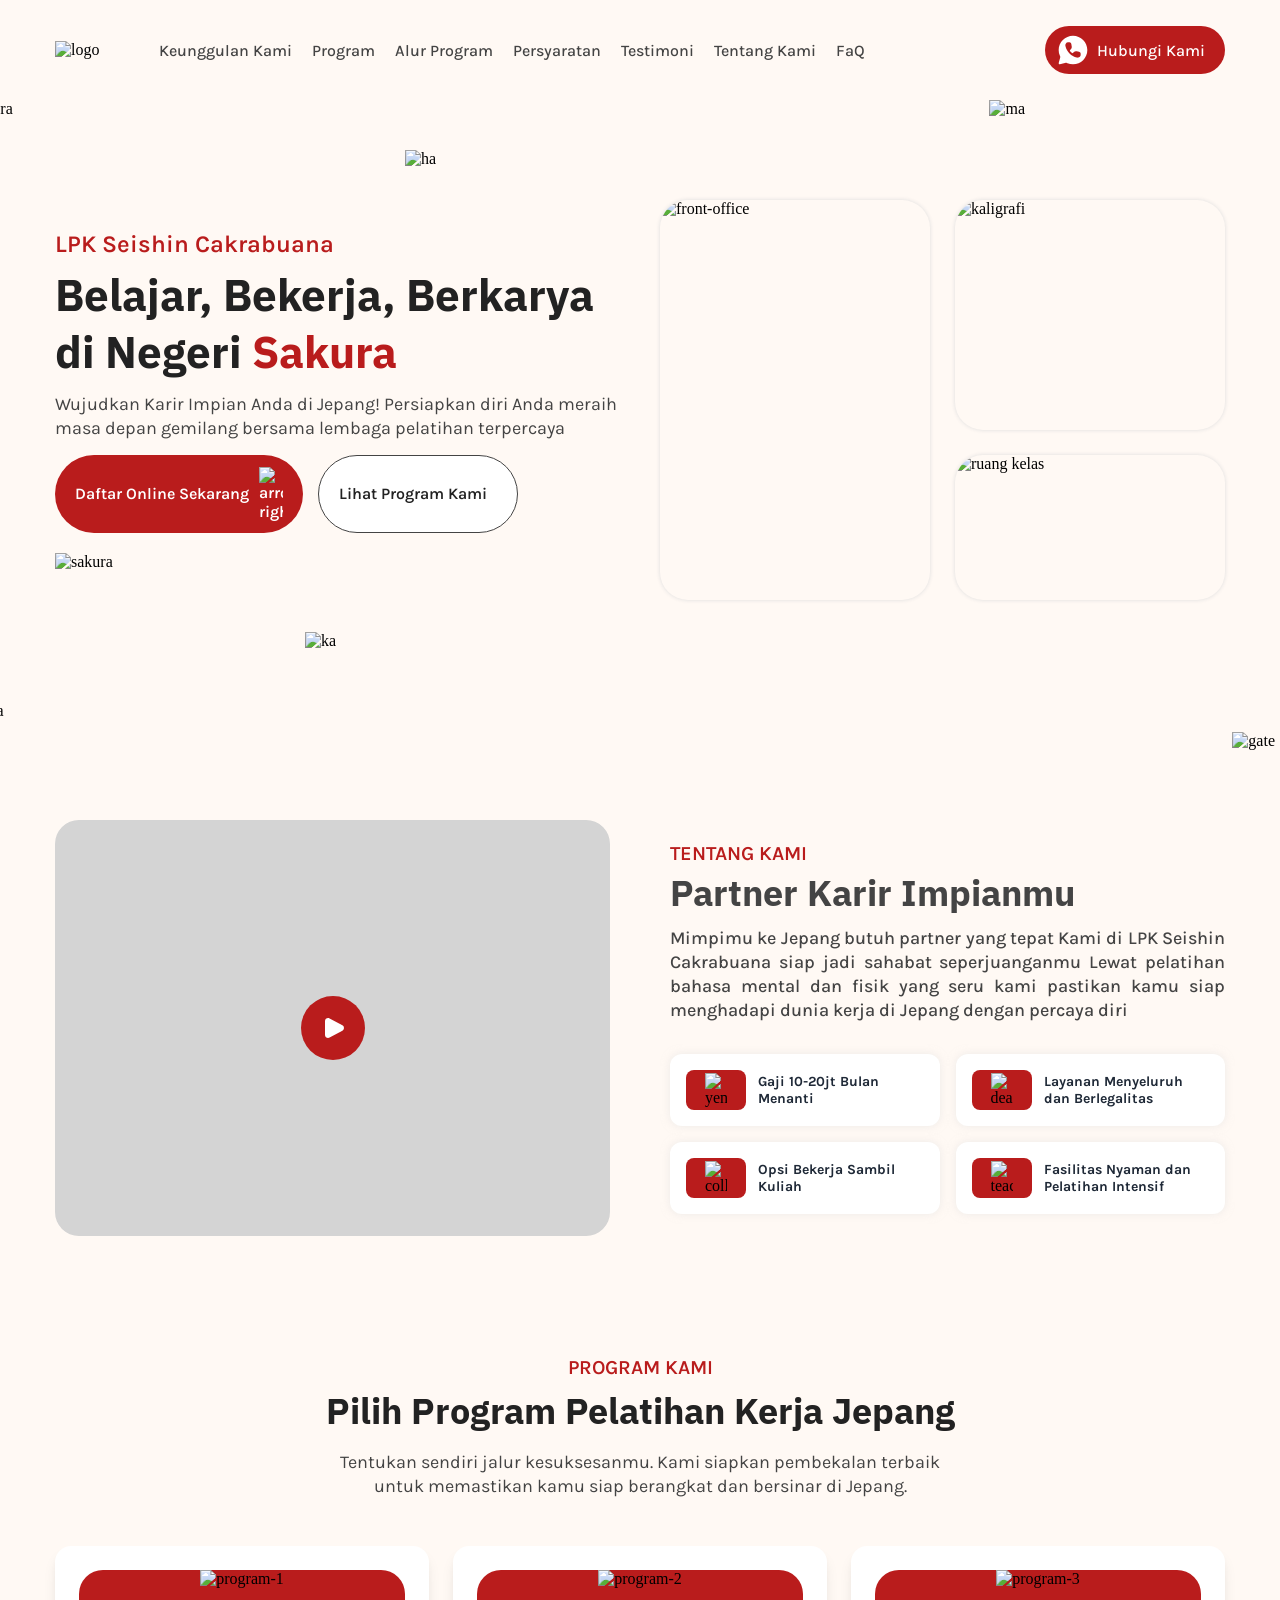
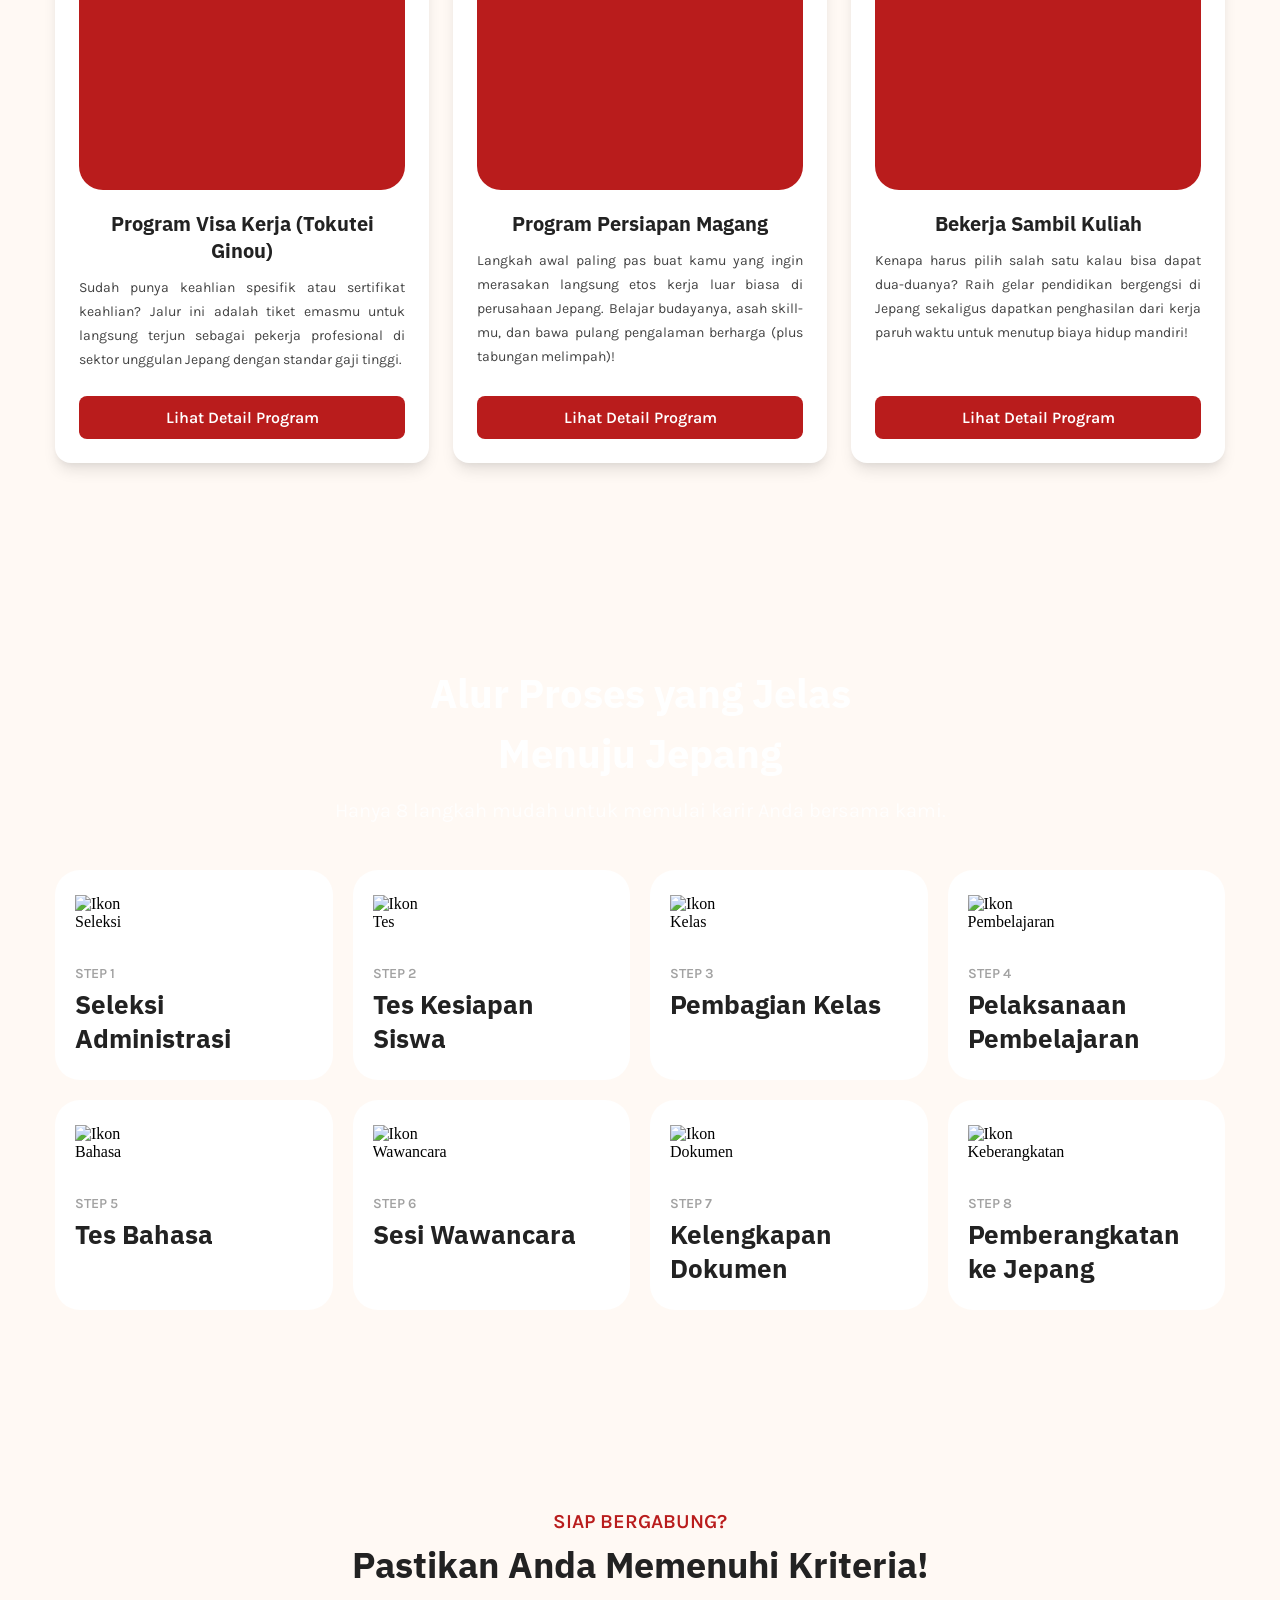
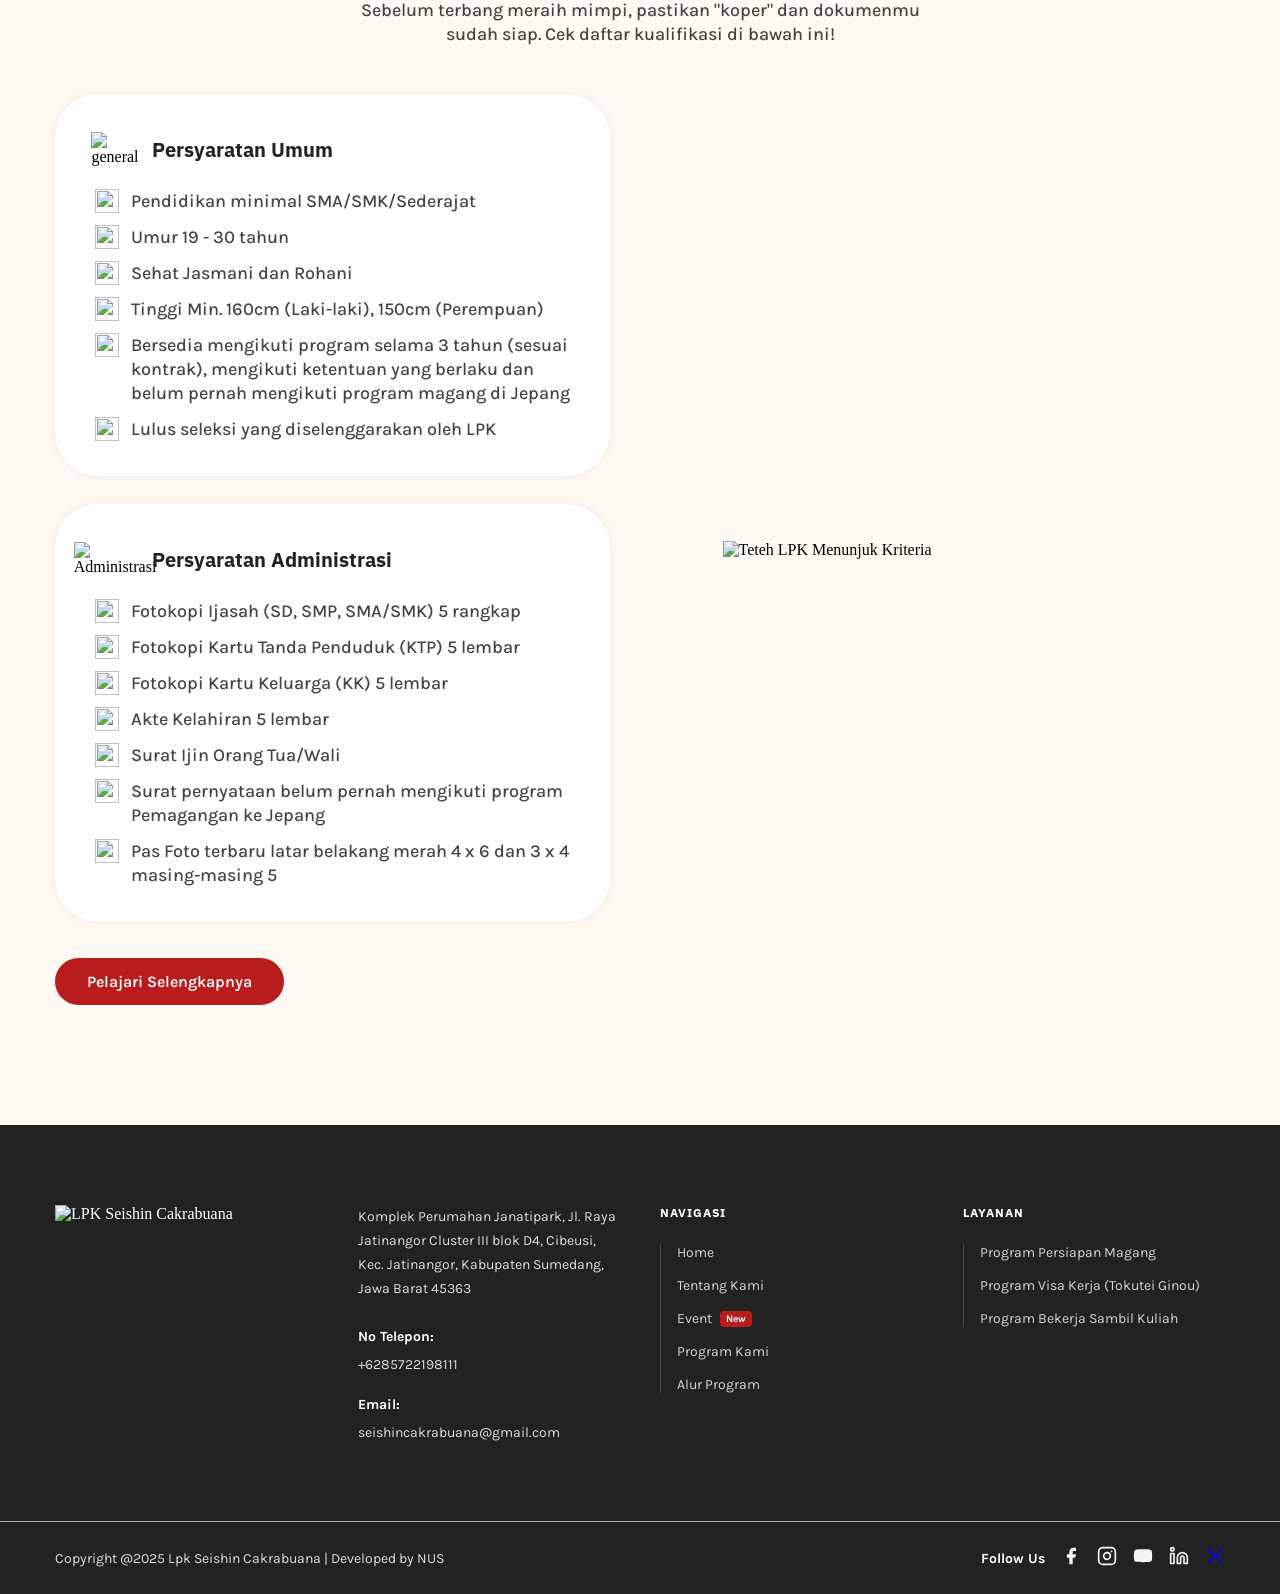
==== commit bbed53a2: "fixing conflict" ====
--- a/index.html
+++ b/index.html
@@ -19,52 +19,60 @@
     <header>
         <div class="navbar-container">
             <div class="container">
-                <nav class="navbar-mobile-pill">
+                <nav>
                     <div class="nav-wrapper">
                         <img src="https://res.cloudinary.com/depmeqzg0/image/upload/v1775320259/logolpkseishin2_jju50g.webp"
-                            alt="logo" class="nav-logo">
-                    </div>
-
-                    <ul class="nav-list" id="nav-menu">
-                        <a href="#why-us" class="nav-item group font-karla">Beranda<span></span></a>
-                        <div class="nav-item dropdown group font-karla">
-                            <div class="dropdown-toggle">
+                            alt="logo">
+                        <ul class="nav-list">
+                            <a href="#why-us" class="nav-item group font-karla">
+                                Keunggulan Kami
+                                <span></span>
+                            </a>
+
+                            <a href="#program" class="nav-item group font-karla">
                                 Program
-                                <svg class="chevron" xmlns="http://www.w3.org/2000/svg" width="16" height="16"
-                                    viewBox="0 0 24 24" fill="none" stroke="currentColor" stroke-width="2"
-                                    stroke-linecap="round" stroke-linejoin="round">
-                                    <path d="m6 9 6 6 6-6" />
-                                </svg>
-                            </div>
-                            <span></span>
-                            <ul class="dropdown-menu">
-                                <li><a href="#program-tokutei" class="dropdown-link">Program Visa Kerja (Tokutei
-                                        Ginou)</a></li>
-                                <li><a href="#program-magang" class="dropdown-link">Program Persiapan Magang</a></li>
-                                <li><a href="#program-kuliah" class="dropdown-link">Bekerja Sambil Kuliah</a></li>
-                            </ul>
-                        </div>
-                        <a href="#alur-program" class="nav-item group font-karla">Program<span></span></a>
-                        <a href="#requirements" class="nav-item group font-karla">Alur<span></span></a>
-                        <a href="#testimoni" class="nav-item group font-karla">Persyaratan<span></span></a>
-                        <a href="#about-us" class="nav-item group font-karla">Galeri<span></span></a>
-                        <a href="faq" class="nav-item group font-karla">Legalitas<span></span></a>
-                        <a href="faq" class="nav-item group font-karla">FaQ<span></span></a>
-                    </ul>
-
-                    <div class="nav-actions">
-                        <a href="https://forms.gle/ctU4bMmhunpBm8Ae9" class="group nav-button font-karla">
-                            <img src="https://res.cloudinary.com/depmeqzg0/image/upload/v1775375763/telfon_jzz1gs.webp"
-                                alt="telfon" class="icon-btn">
-                            <span class="text-btn">Hubungi Kami</span>
-                        </a>
-
-                        <div class="hamburger" id="hamburger-btn">
-                            <span></span>
-                            <span></span>
-                            <span></span>
-                        </div>
-                    </div>
+                                <span></span>
+                            </a>
+
+                            <a href="#alur-program" class="nav-item group font-karla">
+                                Alur Program
+                                <span></span>
+                            </a>
+
+                            <a href="#requirements" class="nav-item group font-karla">
+                                Persyaratan
+                                <span></span>
+                            </a>
+
+                            <a href="#testimoni" class="nav-item group font-karla">
+                                Testimoni
+                                <span></span>
+                            </a>
+
+                            <a href="#about-us" class="nav-item group font-karla">
+                                Tentang Kami
+                                <span></span>
+                            </a>
+
+                            <a href="faq" class="nav-item group font-karla">
+                                FaQ
+                                <span></span>
+                            </a>
+                        </ul>
+                    </div>
+
+                    <a href="https://forms.gle/ctU4bMmhunpBm8Ae9" class="group nav-button font-karla">
+
+                        <svg xmlns="http://www.w3.org/2000/svg" width="32" height="32" viewBox="0 0 24 24" fill="none"
+                            class="injected-svg max-sm:w-6 max-sm:h-6 transition-transform duration-300 group-hover:rotate-12"
+                            data-src="https://cdn.hugeicons.com/icons/whatsapp-solid-rounded.svg?v=1.0.1"
+                            xmlns:xlink="http://www.w3.org/1999/xlink" role="img" color="#000000">
+                            <path fill-rule="evenodd" clip-rule="evenodd"
+                                d="M12 1.24998C6.06296 1.24998 1.25002 6.06292 1.25002 12C1.25002 13.4809 1.54989 14.8937 2.09293 16.1794C2.23539 16.5167 2.33142 16.7447 2.39557 16.9198C2.46099 17.0985 2.47018 17.1631 2.47134 17.1797C2.47783 17.2736 2.45407 17.4013 2.29192 18.0074L1.2755 21.8061C1.20627 22.0649 1.28029 22.3409 1.46969 22.5303C1.65909 22.7197 1.93512 22.7937 2.19387 22.7245L5.99264 21.7081C6.59867 21.5459 6.72635 21.5222 6.82026 21.5287C6.83692 21.5298 6.90154 21.539 7.08019 21.6044C7.25534 21.6686 7.48326 21.7646 7.82056 21.9071C9.10634 22.4501 10.5191 22.75 12 22.75C17.9371 22.75 22.75 17.937 22.75 12C22.75 6.06292 17.9371 1.24998 12 1.24998ZM8.9729 6.25001L8.88025 6.2499C8.40058 6.24909 7.95809 6.24834 7.52291 6.44712C7.20676 6.59154 6.93775 6.83689 6.74186 7.08194C6.54597 7.32699 6.3659 7.64344 6.29467 7.98364C6.19703 8.44998 6.27755 8.80481 6.36369 9.18439L6.37558 9.23689C6.8101 11.1612 7.82592 13.048 9.38873 14.6109C10.9515 16.1737 12.8384 17.1895 14.7627 17.624L14.8152 17.6359C15.1948 17.722 15.5496 17.8026 16.0159 17.7049C16.3561 17.6337 16.6726 17.4536 16.9176 17.2577C17.1627 17.0618 17.408 16.7928 17.5525 16.4767C17.7512 16.0415 17.7505 15.599 17.7497 15.1193L17.7496 15.0267C17.7496 14.8063 17.7428 14.4352 17.5998 14.0922C17.4291 13.6824 17.0773 13.3447 16.5258 13.2583L16.5201 13.2574L16.5197 13.2573C15.8364 13.1502 15.317 13.0688 14.9496 13.0154C14.7657 12.9887 14.6131 12.9679 14.4937 12.9544C14.3955 12.9432 14.2605 12.9292 14.1475 12.9358C13.6579 12.9645 13.2686 13.1631 12.967 13.3697C12.7751 13.5013 12.5665 13.6774 12.4025 13.8159C12.3381 13.8703 12.2805 13.9189 12.2336 13.9567L12.1562 14.019L12.1562 14.0191C11.861 14.2568 11.7133 14.3756 11.5313 14.3719C11.3493 14.3681 11.2157 14.2512 10.9486 14.0174C10.7787 13.8687 10.6121 13.7129 10.4494 13.5502C10.2866 13.3874 10.1309 13.2209 9.98214 13.051C9.74835 12.7839 9.63146 12.6503 9.62771 12.4683C9.62397 12.2863 9.74282 12.1386 9.98054 11.8434L10.0428 11.766C10.0807 11.719 10.1293 11.6615 10.1837 11.5971L10.1837 11.5971C10.3222 11.4331 10.4983 11.2245 10.6299 11.0326C10.8365 10.731 11.0351 10.3416 11.0638 9.85208C11.0704 9.73911 11.0564 9.60406 11.0452 9.50591C11.0316 9.38649 11.0109 9.23385 10.9842 9.04995C10.9308 8.68246 10.8493 8.16299 10.7422 7.47944L10.7413 7.47375C10.6549 6.92231 10.3172 6.57051 9.90741 6.39975C9.5644 6.25681 9.19327 6.25001 8.9729 6.25001Z"
+                                fill="#fff"></path>
+                        </svg>
+                        Hubungi Kami
+                    </a>
                 </nav>
             </div>
         </div>
@@ -130,7 +138,7 @@
                 <div class="about-video">
                     <div class="custom-video-wrapper" id="videoWrapper">
                         <video id="myVideo" loop
-                            src="https://res.cloudinary.com/depmeqzg0/video/upload/v1775375366/WhatsApp_Video_2026-04-05_at_11.44.04_ekvw8r.mp4"
+                            src="https://videocdn.cdnpk.net/videos/5f056ee2-c61b-5069-b3e1-87750669d252/horizontal/previews/clear/large.mp4?token=exp=1775317530~hmac=6fda42788fd3862f4ac164de4f3121c4eaeded927bae13e5f9c48de6f41c6e7d"
                             poster="https://videocdn.cdnpk.net/videos/5f056ee2-c61b-5069-b3e1-87750669d252/horizontal/thumbnails/large.jpg?ga=GA1.1.1869235601.1775292544&item_id=3134563&w=740&q=80"></video>
 
                         <div class="video-overlay" id="videoOverlay">
@@ -331,6 +339,7 @@
         </div>
     </section>
 
+
     <section id="requirements" class="req-section">
         <div class="container">
             <div class="req-header">
@@ -463,258 +472,13 @@
         </div>
     </section>
 
-    <section id="galeri" class="gallery-section">
-        <div class="container">
-            <div class="gallery-wrapper">
-
-                <div class="gallery-content">
-                    <h6 class="font-karla subtitle">GALERI KAMI</h6>
-                    <h2 class="font-ibm title">Lihat Keseharian Kami</h2>
-                    <p class="font-karla desc">
-                        Dari ruang kelas yang intensif hingga pelatihan fisik, kami menempa siswa menjadi pribadi yang
-                        disiplin dan siap kerja.
-                    </p>
-                    <a href="#" class="btn-gallery font-karla">Lihat Galeri</a>
-                </div>
-
-                <div class="gallery-images">
-                    <div class="img-wrapper img-tall">
-                        <img src="https://res.cloudinary.com/depmeqzg0/image/upload/v1775364856/galery-2_ryibun.webp"
-                            alt="Suasana Belajar di LPK">
-                    </div>
-                    <div class="img-wrapper img-short">
-                        <img src="https://res.cloudinary.com/depmeqzg0/image/upload/v1775364856/galery-3_oq1f49.webp"
-                            alt="Fasilitas LPK Seishin">
-                    </div>
-                    <div class="img-wrapper img-short">
-                        <img src="https://res.cloudinary.com/depmeqzg0/image/upload/v1775364859/galery-1_usl3lp.webp"
-                            alt="Ruang Kelas LPK">
-                    </div>
-                </div>
-
-            </div>
-        </div>
-    </section>
-
-    <section id="legalitas" class="legalitas-section">
-        <div class="container">
-            <div class="legalitas-header">
-                <h6 class="font-karla subtitle">LEGALITAS</h6>
-                <h2 class="font-ibm title">LPK Seishin: Berlegalitas & Terpercaya</h2>
-            </div>
-            <div class="legalitas-cards">
-
-                <div class="leg-card">
-                    <div class="leg-icon-box">
-                        <img src="https://res.cloudinary.com/depmeqzg0/image/upload/v1775367558/legality-1_vrps3m.webp"
-                            alt="">
-                    </div>
-                    <div class="leg-info font-karla">
-                        <h3 class="font-ibm">Nomor Induk Berusaha (NIB)</h3>
-                        <p>Terdaftar secara resmi dalam sistem Online Single Submission (OSS) Republik Indonesia
-                            sebagai entitas bisnis yang diakui.</p>
-                        <div class="leg-details">
-                            <span><strong>Nama Pelaku Usaha:</strong> Yayasan Pendidikan Adi Cakrabuana</span>
-                            <span><strong>Nomor NIB:</strong> 2702250014775</span>
-                        </div>
-                    </div>
-                </div>
-
-                <div class="leg-card">
-                    <div class="leg-icon-box">
-                        <img src="https://res.cloudinary.com/depmeqzg0/image/upload/v1775367558/legality-2_cxo9tt.webp"
-                            alt="">
-                    </div>
-                    <div class="leg-info font-karla">
-                        <h3 class="font-ibm">SK Pengesahan Kemenkumham</h3>
-                        <p>Telah disahkan sebagai badan hukum yayasan yang legal oleh Kementerian Hukum dan Hak
-                            Asasi Manusia RI.</p>
-                        <div class="leg-details">
-                            <span><strong>Nomor SK:</strong> AHU-0000802.AH.01.04.Tahun 2025</span>
-                            <span><strong>Tanggal Pengesahan:</strong> 14 Januari 2025</span>
-                        </div>
-                    </div>
-                </div>
-
-                <div class="leg-card">
-                    <div class="leg-icon-box">
-                        <img src="https://res.cloudinary.com/depmeqzg0/image/upload/v1775367558/legality-3_axscap.webp"
-                            alt="">
-                    </div>
-                    <div class="leg-info font-karla">
-                        <h3 class="font-ibm">Akta Pendirian Notaris</h3>
-                        <p>Didirikan secara formal dan sah melalui akta notaris sebagai landasan hukum pendirian
-                            yayasan.</p>
-                        <div class="leg-details">
-                            <span><strong>Notaris:</strong> H. Rudi Taufan, S.H., M.Kn</span>
-                            <span><strong>Nomor Akta:</strong> 73</span>
-                            <span><strong>Tanggal Akta:</strong> 14 Januari 2025</span>
-                        </div>
-                    </div>
-                </div>
-
-            </div>
-        </div>
-    </section>
-
-    <section id="cta" class="cta-section">
-        <div class="container">
-            <div class="cta-box">
-
-                <img src="https://res.cloudinary.com/depmeqzg0/image/upload/v1775311964/sakura-one_c0f4qv.webp"
-                    class="cta-decor decor-sakura" alt="Dekorasi Sakura">
-                <img src="https://res.cloudinary.com/depmeqzg0/image/upload/v1775311726/ka_nznrtf.webp"
-                    class="cta-decor decor-huruf" alt="Dekorasi Huruf">
-                <img src="https://res.cloudinary.com/depmeqzg0/image/upload/v1775311926/daruma_1_qzjrar.webp"
-                    class="cta-decor decor-daruma" alt="Dekorasi Daruma">
-                <img src="https://res.cloudinary.com/depmeqzg0/image/upload/v1775312561/gate_1_tfmztu.webp"
-                    class="cta-decor decor-omamori" alt="Dekorasi Omamori">
-                <img src="https://res.cloudinary.com/depmeqzg0/image/upload/v1775312561/yukata_1_lkbait.webp"
-                    class="cta-decor decor-lampion" alt="Dekorasi Lampion">
-
-                <div class="cta-content">
-                    <h2 class="font-ibm title">Kesempatan Anda Berkarir di<br>Jepang Dimulai Hari Ini!</h2>
-                    <p class="font-karla desc">
-                        Jangan tunda impian Anda. Kuota terbatas! Segera daftarkan<br>diri anda dan ikuti seleksi.
-                    </p>
-                    <a href="#" class="btn-cta font-karla">Daftar Online Sekarang!</a>
-                </div>
-
-            </div>
-        </div>
-    </section>
-
-    <section id="faq" class="faq-section">
-        <div class="container">
-
-            <div class="faq-header">
-                <h6 class="font-karla subtitle">FAQ</h6>
-                <h2 class="font-ibm title">Pertanyaan yang Sering Diajukan</h2>
-            </div>
-
-            <div class="faq-content">
-
-                <div class="faq-left">
-                    <div class="faq-image-wrapper">
-                        <img class="main-img"
-                            src="https://res.cloudinary.com/depmeqzg0/image/upload/v1775370735/tetehlpklagi_wmmyt8.webp"
-                            alt="Tanya Jawab LPK Seishin">
-                    </div>
-                </div>
-
-                <div class="faq-right">
-                    <div class="faq-accordion">
-
-                        <div class="faq-item">
-                            <button class="faq-question">
-                                <span class="font-ibm">Apa itu LPK Seishin Cakrabuana?</span>
-                                <div class="faq-icon">
-                                    <span></span><span></span>
-                                </div>
-                            </button>
-                            <div class="faq-answer-wrapper">
-                                <div class="faq-answer font-karla">
-                                    <p>LPK Seishin Cakrabuana adalah lembaga pelatihan kerja yang berfokus pada
-                                        persiapan tenaga kerja profesional untuk ditempatkan di Jepang.</p>
-                                </div>
-                            </div>
-                        </div>
-
-                        <div class="faq-item">
-                            <button class="faq-question">
-                                <span class="font-ibm">Apa bedanya Program Magang dan Program Visa Kerja (Tokutei
-                                    Ginou)?</span>
-                                <div class="faq-icon">
-                                    <span></span><span></span>
-                                </div>
-                            </button>
-                            <div class="faq-answer-wrapper">
-                                <div class="faq-answer font-karla">
-                                    <p>Program Magang lebih fokus pada pelatihan teknis sambil bekerja, sedangkan
-                                        Tokutei Ginou adalah visa kerja khusus untuk tenaga kerja terampil dengan hak
-                                        dan kewajiban yang setara dengan pekerja Jepang.</p>
-                                </div>
-                            </div>
-                        </div>
-
-                        <div class="faq-item">
-                            <button class="faq-question">
-                                <span class="font-ibm">Apakah saya bisa mendaftar jika belum bisa bahasa Jepang sama
-                                    sekali?</span>
-                                <div class="faq-icon">
-                                    <span></span><span></span>
-                                </div>
-                            </button>
-                            <div class="faq-answer-wrapper">
-                                <div class="faq-answer font-karla">
-                                    <p>Ya, tentu saja. LPK Seishin Cakrabuana menyediakan program pembelajaran bahasa
-                                        Jepang yang intensif. Anda akan mengikuti pembelajaran intensif selama 6 bulan
-                                        untuk dipersiapkan mencapai target level bahasa yang disyaratkan oleh program
-                                        yang Anda pilih (N5 untuk Magang atau N4 untuk Tokutei Ginou).</p>
-                                </div>
-                            </div>
-                        </div>
-
-                        <div class="faq-item">
-                            <button class="faq-question">
-                                <span class="font-ibm">Apa saja persyaratan umum untuk mendaftar?</span>
-                                <div class="faq-icon">
-                                    <span></span><span></span>
-                                </div>
-                            </button>
-                            <div class="faq-answer-wrapper">
-                                <div class="faq-answer font-karla">
-                                    <p>Persyaratan umum meliputi usia minimal 18 tahun, pendidikan minimal SMA/SMK
-                                        sederajat, sehat jasmani dan rohani, serta mendapat izin dari orang tua/wali.
-                                    </p>
-                                </div>
-                            </div>
-                        </div>
-
-                        <div class="faq-item">
-                            <button class="faq-question">
-                                <span class="font-ibm">Apakah saya bisa kuliah sambil bekerja di Jepang?</span>
-                                <div class="faq-icon">
-                                    <span></span><span></span>
-                                </div>
-                            </button>
-                            <div class="faq-answer-wrapper">
-                                <div class="faq-answer font-karla">
-                                    <p>Untuk program magang dan Tokutei Ginou fokus utamanya adalah bekerja. Jika ingin
-                                        kuliah sambil kerja, disarankan mengambil program Ryugakusei (Visa Pelajar).</p>
-                                </div>
-                            </div>
-                        </div>
-
-                        <div class="faq-item">
-                            <button class="faq-question">
-                                <span class="font-ibm">Berapa total biaya untuk mengikuti program ini?</span>
-                                <div class="faq-icon">
-                                    <span></span><span></span>
-                                </div>
-                            </button>
-                            <div class="faq-answer-wrapper">
-                                <div class="faq-answer font-karla">
-                                    <p>Biaya bervariasi tergantung program yang dipilih. Silakan hubungi admin kami
-                                        melalui WhatsApp untuk rincian biaya terbaru dan opsi pembayaran.</p>
-                                </div>
-                            </div>
-                        </div>
-
-                    </div>
-                </div>
-
-            </div>
-        </div>
-    </section>
 
     <footer class="footer-section">
         <div class="container">
             <div class="footer-top">
 
                 <div class="footer-logo-col">
-                    <img src="https://res.cloudinary.com/depmeqzg0/image/upload/v1775322068/maskgroup_1_oiaefn.webp"
-                        alt="LPK Seishin Cakrabuana" class="footer-logo">
+                    <img src="https://res.cloudinary.com/depmeqzg0/image/upload/v1775322068/maskgroup_1_oiaefn.webp" alt="LPK Seishin Cakrabuana" class="footer-logo">
                 </div>
 
                 <div class="footer-contact-col font-karla">
--- a/css/style.css
+++ b/css/style.css
@@ -1,3 +1,5 @@
+@import url('https://fonts.googleapis.com/css2?family=IBM+Plex+Sans+JP:wght@400;600;700;800&family=Karla:wght@400;700;800&display=swap');
+
 body {
     background-color: #FFF9F4;
     overflow-x: hidden;
@@ -12,10 +14,6 @@
     scroll-behavior: smooth;
 }
 
-header {
-    padding-top: 100px;
-}
-
 .font-ibm {
     font-family: 'IBM Plex Sans', sans-serif;
 }
@@ -32,10 +30,6 @@
     width: 100%;
     height: 100px;
     z-index: 50;
-    position: fixed;
-    top: 0;
-    right: 0;
-    transition: all 0.3s ease-in-out;
 }
 
 nav {
@@ -52,31 +46,26 @@
     align-items: center;
 }
 
-.nav-logo {
-    height: 55px;
-}
-
-.nav-actions {
-    display: flex;
-    align-items: center;
-    gap: 15px;
+.nav-list {
+    gap: 20px;
+    display: none;
 }
 
 .nav-button {
     background-color: #b91c1c;
     border-radius: 100px;
-    padding: 8px 20px 8px 12px;
+    padding-top: 8px;
+    padding-bottom: 8px;
+    padding-left: 12px;
+    padding-right: 20px;
     color: #fff;
     font-weight: 500;
     display: flex;
     align-items: center;
     gap: 8px;
-    transition: all 300ms ease;
-}
-
-.nav-button .icon-btn {
-    width: 34px;
-    height: 34px;
+    transition: all;
+    transition-duration: 300ms;
+    animation-duration: 300ms;
 }
 
 .nav-button:hover {
@@ -89,7 +78,10 @@
     position: relative;
     color: #444;
     font-weight: 500;
-    transition: all 300ms cubic-bezier(0.4, 0, 0.2, 1);
+    transition-property: color, background-color, border-color, text-decoration-color, fill, stroke;
+    transition-timing-function: cubic-bezier(0.4, 0, 0.2, 1);
+    transition-duration: 150ms;
+    transition-duration: 300ms;
 }
 
 .nav-list .nav-item:hover {
@@ -106,71 +98,20 @@
     scale: 0;
     border-radius: 100%;
     background-color: #b91c1c;
-    transition: all 300ms cubic-bezier(0.4, 0, 0.2, 1);
+    transition-property: all;
+    transition-timing-function: cubic-bezier(0.4, 0, 0.2, 1);
+    transition-duration: 150ms;
+    transition-duration: 300ms;
 }
 
 .nav-item:hover span {
     scale: 1;
 }
 
-.dropdown {
-    position: relative;
-    cursor: pointer;
-}
-
-.dropdown-toggle {
-    display: flex;
-    align-items: center;
-    gap: 4px;
-    height: 100%;
-}
-
-.chevron {
-    transition: transform 0.3s ease;
-}
-
-.dropdown-menu {
-    position: absolute;
-    top: 150%;
-    left: 0;
-    background: #fff;
-    min-width: 280px;
-    border-radius: 12px;
-    box-shadow: 0 10px 25px rgba(0, 0, 0, 0.1);
-    padding: 10px 0;
-    opacity: 0;
-    visibility: hidden;
-    transform: translateY(15px);
-    transition: all 0.3s ease;
-    z-index: 100;
-}
-
-.navbar-container.scrolled .dropdown-menu {
-    background: rgba(255, 255, 255, 0.95);
-    backdrop-filter: blur(15px);
-    -webkit-backdrop-filter: blur(15px);
-    border: 1px solid rgba(255, 255, 255, 0.4);
-}
-
-.dropdown-link {
-    display: block;
-    padding: 12px 20px;
-    color: #444;
-    font-size: 15px;
-    font-weight: 500;
-    transition: all 0.2s ease;
-}
-
-.dropdown-link:hover {
-    background-color: #fff0f0;
-    /* Background merah super muda */
-    color: #b91c1c;
-}
-
 .main-header {
     display: grid;
     align-items: center;
-    grid-template-columns: repeat(1, minmax(0, 1fr));
+    grid-template-columns: repeat(2, minmax(0, 1fr));
     gap: 40px;
     padding: 100px 0;
     position: relative;
@@ -179,7 +120,6 @@
 /* Main Header Decor relative to .main-header */
 .japan-map {
     position: absolute;
-    pointer-events: none;
     right: -400px;
     top: -10px;
     z-index: -1;
@@ -187,7 +127,6 @@
 
 .sakura {
     position: absolute;
-    pointer-events: none;
     left: -100px;
     top: 0;
     z-index: -1;
@@ -195,7 +134,6 @@
 
 .daruma {
     position: absolute;
-    pointer-events: none;
     right: -140px;
     top: 250px;
     z-index: -1;
@@ -203,7 +141,6 @@
 
 .ha {
     position: absolute;
-    pointer-events: none;
     left: 350px;
     top: 50px;
     z-index: -1;
@@ -211,7 +148,6 @@
 
 .yukata {
     position: absolute;
-    pointer-events: none;
     left: -110px;
     bottom: -20px;
     z-index: -1;
@@ -219,7 +155,6 @@
 
 .ka {
     position: absolute;
-    pointer-events: none;
     left: 250px;
     bottom: 50px;
     z-index: -1;
@@ -227,7 +162,6 @@
 
 .gate {
     position: absolute;
-    pointer-events: none;
     right: -50px;
     bottom: -50px;
     z-index: -1;
@@ -235,7 +169,6 @@
 
 .ma {
     position: absolute;
-    pointer-events: none;
     right: 200px;
     top: 0;
     z-index: -1;
@@ -243,22 +176,14 @@
 
 /* End Decor */
 
-.header-title {
-    display: flex;
-    flex-direction: column;
-    align-items: center;
-    justify-content: center;
-    text-align: center;
-}
-
 .header-title .subtitle {
-    font-size: 20px;
+    font-size: 24px;
     font-weight: 600;
     color: #b91c1c;
 }
 
 .header-title .title {
-    font-size: 34px;
+    font-size: 44px;
     color: #222;
     font-weight: 700;
     margin-top: 8px;
@@ -269,21 +194,24 @@
 }
 
 .header-title .desc {
-    font-size: 16px;
+    font-size: 18px;
     color: #444;
     margin-top: 12px;
-    line-height: 20px;
+    line-height: 24px;
+}
+
+.header-title .tagline {
+    font-size: 20px;
+    font-weight: 700;
+    color: #b91c1c;
+    margin-bottom: 16px;
+    line-height: 1.4;
 }
 
 .header-title .btn-group {
-    width: 100%;
-    display: flex;
-    flex-direction: column;
-    align-items: center;
-    justify-content: center;
+    display: flex;
     gap: 15px;
     margin-top: 15px;
-    font-size: 14px;
 }
 
 .header-title .btn-group .btn-primary {
@@ -363,12 +291,12 @@
 /* about section */
 
 .about-section {
-    margin-top: 0px;
+    margin-top: 120px;
 }
 
 .about-wrapper {
     display: grid;
-    grid-template-columns: repeat(1, minmax(0, 1fr));
+    grid-template-columns: repeat(2, minmax(0, 1fr));
     gap: 60px;
     align-items: center;
 }
@@ -420,31 +348,27 @@
     transform: scale(1.1);
 }
 
-.about-video {
-    order: 2;
-}
-
 .about-content {
     display: flex;
     flex-direction: column;
 }
 
 .about-content .subtitle {
-    font-size: 18px;
+    font-size: 20px;
     color: #b91c1c;
     font-weight: 600;
     text-transform: uppercase;
 }
 
 .about-content .title {
-    font-size: 32px;
+    font-size: 36px;
     color: #444;
     font-weight: 700;
     margin-top: 4px;
 }
 
 .about-content .desc {
-    font-size: 16px;
+    font-size: 18px;
     font-weight: 500;
     color: #444;
     margin-top: 10px;
@@ -455,7 +379,7 @@
 
 .feature-grid {
     display: grid;
-    grid-template-columns: repeat(1, minmax(0, 1fr));
+    grid-template-columns: 1fr 1fr;
     gap: 16px;
 }
 
@@ -492,30 +416,31 @@
 
 /* program section */
 .program-section {
-    margin-top: 70px;
+    margin-top: 120px;
     text-align: center;
 }
 
 .program-header {
-    margin: 0 auto 32px auto;
+    max-width: 650px;
+    margin: 0 auto 48px auto;
 }
 
 .program-header .subtitle {
-    font-size: 18px;
+    font-size: 20px;
     color: #b91c1c;
     font-weight: 600;
     text-transform: uppercase;
 }
 
 .program-header .title {
-    font-size: 32px;
+    font-size: 36px;
     color: #222;
     font-weight: 700;
     margin-top: 8px;
 }
 
 .program-header .desc {
-    font-size: 16px;
+    font-size: 18px;
     color: #444;
     margin-top: 16px;
     line-height: 24px;
@@ -523,7 +448,7 @@
 
 .program-grid {
     display: grid;
-    grid-template-columns: repeat(1, 1fr);
+    grid-template-columns: repeat(3, 1fr);
     gap: 24px;
 }
 
@@ -599,7 +524,7 @@
     background-repeat: no-repeat;
     padding: 80px 0;
     text-align: center;
-    margin-top: 70px;
+    margin-top: 120px;
 }
 
 .alur-header {
@@ -607,13 +532,14 @@
 }
 
 .alur-header .title {
-    font-size: 32px;
+    font-size: 40px;
     color: #FFFFFF;
     font-weight: 700;
+    line-height: 60px;
 }
 
 .alur-header .desc {
-    font-size: 16px;
+    font-size: 20px;
     color: #FFFFFF;
     margin-top: 16px;
     opacity: 0.9;
@@ -621,7 +547,7 @@
 
 .alur-grid {
     display: grid;
-    grid-template-columns: repeat(2, minmax(0, 1fr));
+    grid-template-columns: repeat(4, 1fr);
     gap: 20px;
 }
 
@@ -642,8 +568,8 @@
 }
 
 .alur-icon {
-    width: 44px;
-    height: 44px;
+    width: 54px;
+    height: 54px;
     margin-bottom: 16px;
 }
 
@@ -662,7 +588,7 @@
 }
 
 .alur-card h3 {
-    font-size: 20px;
+    font-size: 26px;
     color: #222;
     font-weight: 700;
     line-height: 34px;
@@ -672,30 +598,31 @@
 /* requirements section */
 
 .req-section {
-    margin-top: 70px;
+    margin-top: 120px;
 }
 
 .req-header {
     text-align: center;
-    margin: 0 auto 32px auto;
+    max-width: 600px;
+    margin: 0 auto 48px auto;
 }
 
 .req-header .subtitle {
-    font-size: 18px;
+    font-size: 20px;
     color: #b91c1c;
     font-weight: 600;
     text-transform: uppercase;
 }
 
 .req-header .title {
-    font-size: 32px;
+    font-size: 36px;
     color: #222;
     font-weight: 700;
     margin-top: 8px;
 }
 
 .req-header .desc {
-    font-size: 16px;
+    font-size: 18px;
     color: #444;
     font-weight: 500;
     margin-top: 10px;
@@ -704,7 +631,7 @@
 
 .req-content {
     display: grid;
-    grid-template-columns: repeat(1, minmax(0, 1fr));
+    grid-template-columns: repeat(2, minmax(0, 1fr));
     gap: 60px;
     align-items: center;
 }
@@ -754,7 +681,7 @@
     display: flex;
     align-items: flex-start;
     gap: 12px;
-    font-size: 14px;
+    font-size: 18px;
     color: #444;
     font-weight: 500;
     line-height: 24px;
@@ -776,7 +703,6 @@
     font-weight: 600;
     transition: background-color 0.3s ease;
     margin-top: 8px;
-    margin: 0 auto;
 }
 
 .btn-req-primary:hover {
@@ -784,7 +710,7 @@
 }
 
 .req-right {
-    display: none;
+    display: flex;
     justify-content: center;
     align-items: center;
     height: 100%;
@@ -802,433 +728,24 @@
     display: block;
 }
 
-
-
-/* Gallery Section */
-.gallery-section {
-    margin-top: 70px;
-}
-
-.gallery-wrapper {
-    display: grid;
-    grid-template-columns: repeat(1, minmax(0, 1fr));
-    gap: 30px;
-    align-items: center;
-}
-
-.gallery-content .subtitle {
-    font-size: 18px;
-    color: #b91c1c;
-    font-weight: 600;
-    text-transform: uppercase;
-}
-
-.gallery-content .title {
-    font-size: 32px;
-    color: #222;
-    font-weight: 700;
-    margin-top: 8px;
-}
-
-.gallery-content .desc {
-    font-size: 16px;
-    font-weight: 500;
-    color: #444;
-    margin-top: 16px;
-    margin-bottom: 32px;
-    line-height: 24px;
-}
-
-.btn-gallery {
-    display: inline-block;
-    background-color: #b91c1c;
-    color: #FFFFFF;
-    padding: 14px 32px;
-    border-radius: 100px;
-    font-weight: 600;
-    transition: background-color 0.3s ease;
-}
-
-.btn-gallery:hover {
-    background-color: #b91c1c;
-}
-
-.gallery-images {
-    display: grid;
-    grid-template-columns: repeat(2, minmax(0, 1fr));
-    grid-template-rows: repeat(2, minmax(0, 1fr));
-    gap: 20px;
-}
-
-.img-wrapper {
-    border-radius: 20px;
-    overflow: hidden;
-}
-
-.img-tall {
-    grid-row: span 2;
-}
-
-.img-wrapper img {
-    width: 100%;
-    height: 100%;
-    object-fit: cover;
-    display: block;
-}
-
-
-
-/* Legalitas Section */
-.legalitas-section {
-    margin-top: 70px;
-}
-
-.legalitas-header {
-    margin-bottom: 25px;
-}
-
-.legalitas-header .subtitle {
-    font-size: 18px;
-    color: #b91c1c;
-    font-weight: 600;
-    text-transform: uppercase;
-}
-
-.legalitas-header .title {
-    font-size: 32px;
-    color: #222;
-    font-weight: 700;
-    margin-top: 8px;
-}
-
-.legalitas-cards {
-    display: grid;
-    grid-template-columns: repeat(1, minmax(0, 1fr));
-    gap: 20px;
-}
-
-
-.leg-card {
-    background-color: #b91c1c;
-    color: #FFFFFF;
-    border-radius: 24px;
-    padding: 24px;
-    display: flex;
-    gap: 20px;
-    align-items: flex-start;
-}
-
-.leg-icon-box {
-    background-color: #FFFFFF;
-    width: 64px;
-    height: 64px;
-    border-radius: 14px;
-    display: flex;
-    align-items: center;
-    justify-content: center;
-    flex-shrink: 0;
-}
-
-.leg-info h3 {
-    font-size: 18px;
-    font-weight: 700;
-    margin-bottom: 8px;
-}
-
-.leg-info p {
-    font-size: 14px;
-    line-height: 1.5;
-    margin-bottom: 12px;
-    color: #fff;
-}
-
-.leg-details {
-    display: flex;
-    flex-direction: column;
-    gap: 4px;
-}
-
-.leg-details span {
-    font-size: 14px;
-}
-
-.legalitas-image {
-    grid-column: span 5;
-    width: 100%;
-    height: 100%;
-    max-height: 400px;
-    border-radius: 24px;
-    overflow: hidden;
-}
-
-.legalitas-image img {
-    width: 100%;
-    height: 100%;
-    object-fit: cover;
-    display: block;
-}
-
-
-/* CTA Section */
-.cta-section {
-    margin-top: 70px;
-}
-
-.cta-box {
-    background-color: #b91c1c;
-    border-radius: 32px;
-    padding: 60px 20px;
-    position: relative;
-    overflow: hidden;
-    text-align: center;
-}
-
-.cta-content {
-    position: relative;
-    z-index: 10;
-    margin: 0 auto;
-}
-
-.cta-content .title {
-    font-size: 38px;
-    color: #FFFFFF;
-    font-weight: 700;
-    margin-bottom: 24px;
-}
-
-.cta-content .desc {
-    font-size: 18px;
-    font-weight: 500;
-    color: #FFFFFF;
-    margin-bottom: 40px;
-    opacity: 0.9;
-}
-
-.btn-cta {
-    display: block;
-    width: fit-content;
-    margin: 0 auto;
-    background-color: #FFFFFF;
-    color: #222;
-    font-weight: 700;
-    padding: 16px 40px;
-    border-radius: 100px;
-    font-size: 16px;
-    transition: transform 0.3s ease, box-shadow 0.3s ease;
-}
-
-.btn-cta:hover {
-    transform: translateY(-3px);
-    box-shadow: 0 10px 20px rgba(0, 0, 0, 0.15);
-}
-
-.cta-decor {
-    position: absolute;
-    z-index: 1;
-    pointer-events: none;
-}
-
-.decor-sakura {
-    top: 15%;
-    left: 10%;
-    width: 60px;
-}
-
-.decor-huruf {
-    top: 12%;
-    left: 55%;
-    width: 40px;
-}
-
-.decor-daruma {
-    top: 35%;
-    right: 8%;
-    width: 75px;
-}
-
-.decor-omamori {
-    bottom: 15%;
-    left: 15%;
-    width: 65px;
-}
-
-.decor-lampion {
-    bottom: 15%;
-    right: 20%;
-    width: 60px;
-}
-
-/* FAQ Section */
-.faq-section {
-    margin-top: 70px;
-}
-
-.faq-header {
-    text-align: center;
-    margin-bottom: 32px;
-}
-
-.faq-header .subtitle {
-    font-size: 18px;
-    color: #b91c1c;
-    font-weight: 700;
-    text-transform: uppercase;
-}
-
-.faq-header .title {
-    font-size: 32px;
-    color: #222;
-    font-weight: 700;
-    margin-top: 8px;
-}
-
-.faq-content {
-    display: grid;
-    grid-template-columns: repeat(1, minmax(0, 1fr));
-    gap: 60px;
-    align-items: center;
-}
-
-.faq-left {
-    display: none;
-    justify-content: center;
-    align-items: flex-end;
-}
-
-.faq-image-wrapper {
-    position: relative;
-    width: 100%;
-}
-
-.faq-image-wrapper .main-img {
-    width: 100%;
-    display: block;
-}
-
-.faq-accordion {
-    display: flex;
-    flex-direction: column;
-    gap: 16px;
-    margin-bottom: 32px;
-}
-
-.faq-item {
-    background-color: #FFFFFF;
-    border: 1px solid #E5E7EB;
-    border-radius: 12px;
-    overflow: hidden;
-    box-shadow: 0 4px 6px #00000010;
-    transition: all 0.3s ease;
-}
-
-.faq-question {
-    width: 100%;
-    display: flex;
-    justify-content: space-between;
-    align-items: center;
-    padding: 18px 24px;
-    background: none;
-    border: none;
-    text-align: left;
-    font-size: 14px;
-    font-weight: 600;
-    color: #222;
-    cursor: pointer;
-    transition: all 0.3s ease;
-}
-
-.faq-icon {
-    width: 20px;
-    height: 20px;
-    position: relative;
-    flex-shrink: 0;
-    border-radius: 50%;
-    border: 2px solid #B91C1C;
-    display: flex;
-    align-items: center;
-    justify-content: center;
-    transition: all 0.3s ease;
-}
-
-.faq-icon span {
-    position: absolute;
-    background-color: #B91C1C;
-    border-radius: 2px;
-    transition: all 0.3s ease;
-}
-
-.faq-icon span:nth-child(1) {
-    width: 12px;
-    height: 2px;
-}
-
-.faq-icon span:nth-child(2) {
-    width: 2px;
-    height: 12px;
-}
-
-.faq-answer-wrapper {
-    display: grid;
-    grid-template-rows: 0fr;
-    transition: grid-template-rows 0.3s ease-in-out;
-}
-
-.faq-answer {
-    overflow: hidden;
-    color: #FFFFFF;
-    font-size: 13px;
-    line-height: 1.6;
-}
-
-.faq-answer p {
-    padding: 0 24px 20px 24px;
-}
-
-/* when yh aktif */
-.faq-item.active {
-    background-color: #b91c1c;
-    border-color: #b91c1c;
-}
-
-.faq-item.active .faq-question {
-    color: #FFFFFF;
-}
-
-.faq-item.active .faq-icon {
-    border-color: #FFFFFF;
-    background-color: #FFFFFF;
-}
-
-.faq-item.active .faq-icon span {
-    background-color: #b91c1c;
-}
-
-.faq-item.active .faq-icon span:nth-child(2) {
-    transform: rotate(90deg);
-    opacity: 0;
-}
-
-.faq-item.active .faq-answer-wrapper {
-    grid-template-rows: 1fr;
-}
 
 /* Footer Section */
 .footer-section {
     background-color: #222;
     color: #fff;
-    padding-top: 60px;
-    margin-top: 70px;
+    padding-top: 80px;
+    margin-top: 120px;
 }
 
 .footer-top {
     display: grid;
-    grid-template-columns: repeat(1, minmax(0, 1fr));
-    gap: 30px;
+    grid-template-columns: repeat(4, minmax(0, 1fr));
+    gap: 40px;
     padding-bottom: 60px;
 }
 
 .footer-logo {
-    max-width: 120px;
+    max-width: 180px;
     width: 100%;
 }
 
@@ -1239,7 +756,7 @@
 }
 
 .footer-contact-col .address {
-    margin-bottom: 20px;
+    margin-bottom: 24px;
 }
 
 .contact-item {
@@ -1257,7 +774,7 @@
     font-size: 12px;
     font-weight: 700;
     color: #FFFFFF;
-    margin-bottom: 18px;
+    margin-bottom: 24px;
     text-transform: uppercase;
     letter-spacing: 1px;
 }
@@ -1327,6 +844,7 @@
     width: 20px;
     height: 20px;
     fill: none;
+    /* Reset untuk SVG stroke */
     stroke: #F3F4F6;
     stroke-width: 2;
     stroke-linecap: round;
@@ -1334,6 +852,7 @@
     transition: stroke 0.3s ease, transform 0.3s ease;
 }
 
+/* Khusus untuk ikon yang menggunakan properti fill (seperti facebook & youtube) */
 .social-icons a:nth-child(1) svg,
 .social-icons a:nth-child(3) svg {
     fill: #F3F4F6;
@@ -1343,6 +862,7 @@
 
 .social-icons a:hover svg {
     transform: translateY(-3px);
+    /* Efek melayang sedikit saat di-hover */
 }
 
 .social-icons a:hover svg {
@@ -1354,9 +874,33 @@
     fill: #E11D48;
 }
 
+/* Responsif untuk Layar Menengah dan Kecil */
+@media (max-width: 992px) {
+    .footer-top {
+        grid-template-columns: repeat(2, 1fr);
+        /* Menjadi 2 kolom di tablet */
+        gap: 48px;
+    }
+}
+
+@media (max-width: 576px) {
+    .footer-top {
+        grid-template-columns: 1fr;
+        /* Menjadi 1 kolom memanjang ke bawah di HP */
+        gap: 40px;
+    }
+
+    .footer-bottom-wrapper {
+        flex-direction: column;
+        text-align: center;
+    }
+}
+
+
+
 .container {
     height: 100%;
-    margin: 0 auto;
+    margin: 0 auto !important;
 }
 
 @media (max-width: 576px) {
@@ -1364,163 +908,9 @@
         padding: 0 25px;
     }
 
-    .navbar-container .container {
-        padding: 0 0;
-    }
-
     .nav-wrapper .nav-button {
         font-size: 14px;
     }
-
-    .nav-list .nav-item span {
-        display: none;
-    }
-}
-
-@media (max-width: 991px) {
-    .nav-logo {
-        height: 40px;
-    }
-
-    .navbar-container {
-        padding: 15px 20px;
-        height: auto;
-    }
-
-    .navbar-mobile-pill {
-        background: rgba(255, 255, 255, 0.6);
-        backdrop-filter: blur(12px);
-        -webkit-backdrop-filter: blur(12px);
-        border: 1px solid rgba(255, 255, 255, 0.5);
-        border-radius: 100px;
-        padding: 8px 20px;
-        box-shadow: 0 4px 30px rgba(0, 0, 0, 0.05);
-        position: relative;
-    }
-
-    .nav-button {
-        padding: 10px;
-        border-radius: 50%;
-        justify-content: center;
-    }
-
-    .nav-button .text-btn {
-        display: none;
-    }
-
-    .nav-button .icon-btn {
-        width: 24px;
-        height: 24px;
-        margin: 0;
-    }
-
-    .hamburger {
-        display: flex;
-        flex-direction: column;
-        gap: 6px;
-        cursor: pointer;
-        padding: 5px;
-    }
-
-    .hamburger span {
-        width: 28px;
-        height: 3px;
-        background-color: #444;
-        border-radius: 4px;
-        transition: all 0.3s ease;
-    }
-
-    .hamburger.active span:nth-child(1) {
-        transform: translateY(9px) rotate(45deg);
-    }
-
-    .hamburger.active span:nth-child(2) {
-        opacity: 0;
-    }
-
-    .hamburger.active span:nth-child(3) {
-        transform: translateY(-9px) rotate(-45deg);
-    }
-
-    .nav-list {
-        display: flex;
-        flex-direction: column;
-        position: absolute;
-        top: 80px;
-        left: 0;
-        width: 100%;
-        background: #fffafa;
-        border: 1px solid #fff7f7;
-        padding: 20px;
-        border-radius: 20px;
-        box-shadow: 0 10px 30px rgba(0, 0, 0, 0.1);
-        gap: 15px;
-        opacity: 0;
-        visibility: hidden;
-        transform: translateY(-10px);
-        transition: all 0.3s ease;
-        z-index: -1;
-    }
-
-    .nav-list.active {
-        opacity: 1;
-        visibility: visible;
-        transform: translateY(0);
-    }
-
-    .nav-item {
-        display: block;
-        padding: 10px 0;
-        border-bottom: 1px solid rgba(0, 0, 0, 0.05);
-    }
-
-    .dropdown-menu {
-        position: static;
-        box-shadow: none;
-        background: transparent;
-        min-width: 100%;
-        padding: 0;
-        margin-top: 10px;
-        display: none;
-        transform: none;
-        opacity: 1;
-        visibility: visible;
-        border: none !important;
-    }
-
-    .dropdown.active .dropdown-menu {
-        display: block;
-        animation: fadeInDown 0.3s ease forwards;
-    }
-
-    .dropdown.active .chevron {
-        transform: rotate(180deg);
-    }
-
-    .dropdown-link {
-        padding: 10px 15px 10px 20px;
-        border-left: 2px solid #ddd;
-        margin-bottom: 5px;
-        font-size: 14px;
-    }
-
-    .dropdown-link:hover {
-        border-left-color: #b91c1c;
-        background: transparent;
-    }
-
-    @keyframes fadeInDown {
-        from {
-            opacity: 0;
-            transform: translateY(-5px);
-        }
-
-        to {
-            opacity: 1;
-            transform: translateY(0);
-        }
-    }
-
 }
 
 @media (min-width: 576px) {
@@ -1537,330 +927,12 @@
     .nav-list {
         display: flex;
     }
-
-    .main-header {
-        grid-template-columns: repeat(2, minmax(0, 1fr));
-    }
-
-    .header-title {
-        align-items: flex-start;
-        text-align: left;
-    }
-
-    .header-title .subtitle {
-        font-size: 24px;
-    }
-
-    .header-title .title {
-        font-size: 44px;
-    }
-
-    .header-title .desc {
-        font-size: 18px;
-        line-height: 24px;
-    }
-
-    .header-title .btn-group {
-        width: fit-content;
-        flex-direction: row;
-        align-items: flex-start;
-        font-size: 16px;
-    }
-
-    .about-section {
-        margin-top: 120px;
-    }
-
-    .about-video {
-        order: 0;
-    }
-
-    .about-wrapper {
-        grid-template-columns: repeat(2, minmax(0, 1fr));
-    }
-
-    .about-content .subtitle {
-        font-size: 20px;
-    }
-
-    .about-content .title {
-        font-size: 36px;
-    }
-
-    .about-content .desc {
-        font-size: 18px;
-    }
-
-    .feature-grid {
-        grid-template-columns: repeat(2, minmax(0, 1fr));
-    }
-
-    .program-section {
-        margin-top: 120px;
-    }
-
-    .program-header {
-        max-width: 650px;
-    }
-
-    .program-header .subtitle {
-        font-size: 20px;
-    }
-
-    .program-header .title {
-        font-size: 36px;
-    }
-
-    .program-header {
-        margin: 0 auto 48px auto;
-    }
-
-    .program-header .desc {
-        font-size: 18px;
-    }
-
-    .program-grid {
-        grid-template-columns: repeat(3, 1fr);
-    }
-
-    .alur-section {
-        margin-top: 120px;
-    }
-
-    .alur-header .title {
-        font-size: 40px;
-    }
-
-    .alur-header .desc {
-        font-size: 20px;
-    }
-
-    .alur-grid {
-        display: grid;
-        grid-template-columns: repeat(4, minmax(0, 1fr));
-    }
-
-    .alur-icon {
-        width: 54px;
-        height: 54px;
-    }
-
-    .alur-card h3 {
-        font-size: 26px;
-    }
-
-    .req-section {
-        margin-top: 120px;
-    }
-
-    .req-header {
-        max-width: 600px;
-        margin: 0 auto 48px auto;
-    }
-
-    .req-header .subtitle {
-        font-size: 20px;
-    }
-
-    .req-header .title {
-        font-size: 36px;
-    }
-
-    .req-header .desc {
-        font-size: 18px;
-    }
-
-    .req-content {
-        grid-template-columns: repeat(2, minmax(0, 1fr));
-    }
-
-    .req-list li {
-        font-size: 18px;
-    }
-
-    .req-right {
-        display: flex;
-    }
-
-    .gallery-section {
-        margin-top: 120px;
-    }
-
-    .gallery-wrapper {
-        grid-template-columns: repeat(2, minmax(0, 1fr));
-    }
-
-    .gallery-content .subtitle {
-        font-size: 20px;
-    }
-
-    .gallery-content .title {
-        font-size: 36px;
-    }
-
-    .gallery-content .desc {
-        font-size: 18px;
-    }
-
-    .legalitas-section {
-        margin-top: 120px;
-    }
-
-    .legalitas-header {
-        margin-bottom: 40px;
-    }
-
-    .legalitas-header .subtitle {
-        font-size: 20px;
-    }
-
-    .legalitas-header .title {
-        font-size: 36px;
-    }
-
-    .legalitas-cards {
-        display: grid;
-        grid-template-columns: repeat(3, minmax(0, 1fr));
-    }
-
-    .cta-box {
-        padding: 80px 24px;
-    }
-
-    .cta-section {
-        margin-top: 120px;
-    }
-
-    .cta-content {
-        max-width: 800px;
-    }
-
-    .cta-content .title {
-        font-size: 56px;
-    }
-
-    .cta-content .desc {
-        font-size: 20px;
-        font-weight: 600;
-    }
-
-    .faq-section {
-        margin-top: 120px;
-    }
-
-    .faq-header {
-        margin-bottom: 48px;
-    }
-
-    .faq-header .subtitle {
-        font-size: 20px;
-    }
-
-    .faq-header .title {
-        font-size: 36px;
-    }
-
-    .faq-content {
-        display: grid;
-        grid-template-columns: repeat(3, minmax(0, 1fr));
-    }
-
-    .faq-left {
-        grid-column: span 1;
-        display: flex;
-    }
-
-    .faq-right {
-        grid-column: span 2;
-    }
-
-    .faq-image-wrapper {
-        max-width: 400px;
-    }
-
-    .faq-question {
-        font-size: 16px;
-    }
-
-    .faq-answer {
-        overflow: hidden;
-        color: #FFFFFF;
-        font-size: 15px;
-    }
-
-    .faq-icon {
-        width: 24px;
-        height: 24px;
-    }
-
-    .footer-section {
-        margin-top: 120px;
-        padding-top: 80px;
-    }
-
-    .footer-top {
-        grid-template-columns: repeat(4, minmax(0, 1fr));
-        gap: 40px;
-    }
-
-    .footer-logo {
-        max-width: 180px;
-        width: 100%;
-    }
-
-    .footer-contact-col .address {
-        margin-bottom: 24px;
-    }
-
-    .footer-nav-col h4 {
-    margin-bottom: 24px;
-    }
-
 }
 
 @media (min-width: 992px) {
     .container {
         max-width: 970px;
     }
-
-    .nav-list {
-        display: flex;
-        flex-direction: row;
-        gap: 20px;
-    }
-
-    .hamburger {
-        display: none;
-    }
-
-    .navbar-container.scrolled {
-        background: rgba(255, 255, 255, 0.5);
-        backdrop-filter: blur(15px);
-        -webkit-backdrop-filter: blur(15px);
-        box-shadow: 0 4px 30px rgba(0, 0, 0, 0.05);
-        height: 80px;
-    }
-
-    .nav-list {
-        display: flex;
-        flex-direction: row;
-        gap: 20px;
-    }
-
-    .hamburger {
-        display: none;
-    }
-
-    .dropdown:hover .dropdown-menu {
-        opacity: 1;
-        visibility: visible;
-        transform: translateY(0);
-    }
-
-    .dropdown:hover .chevron {
-        transform: rotate(180deg);
-    }
-
 }
 
 @media (min-width: 1200px) {
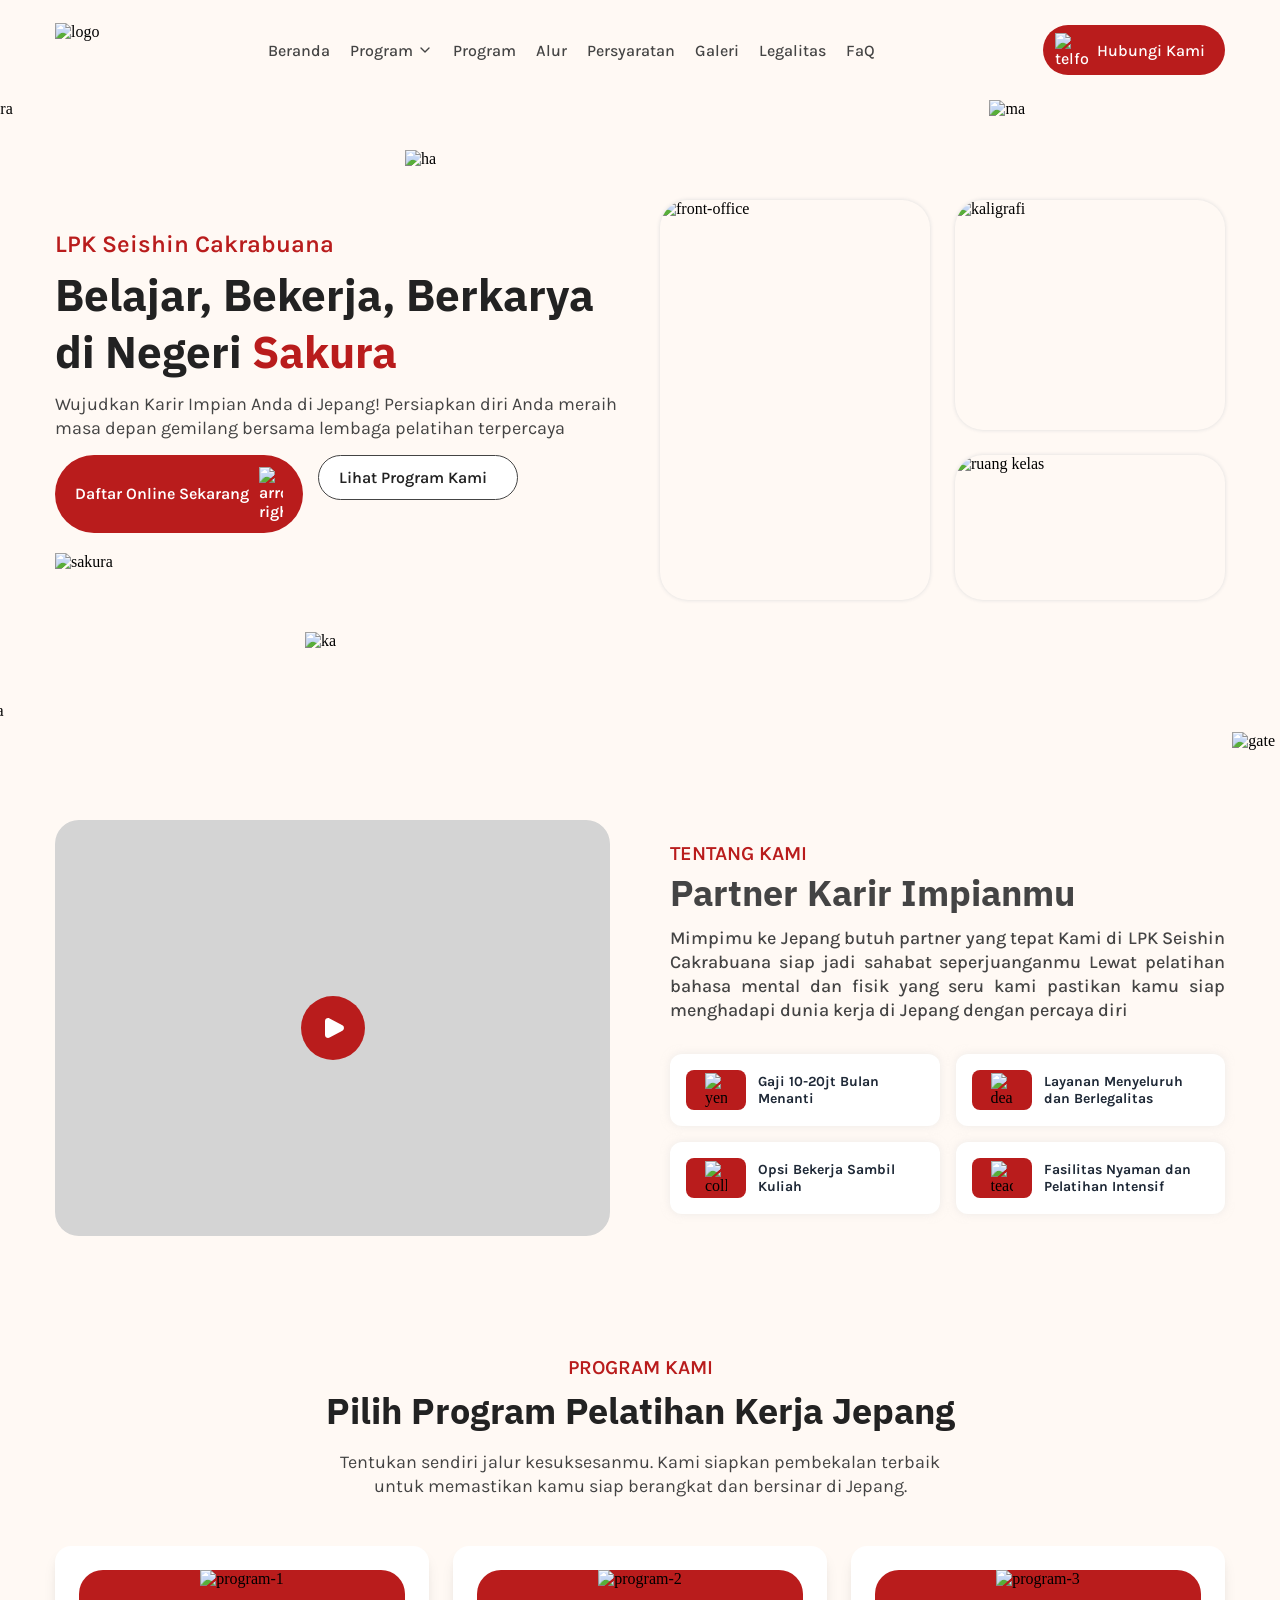
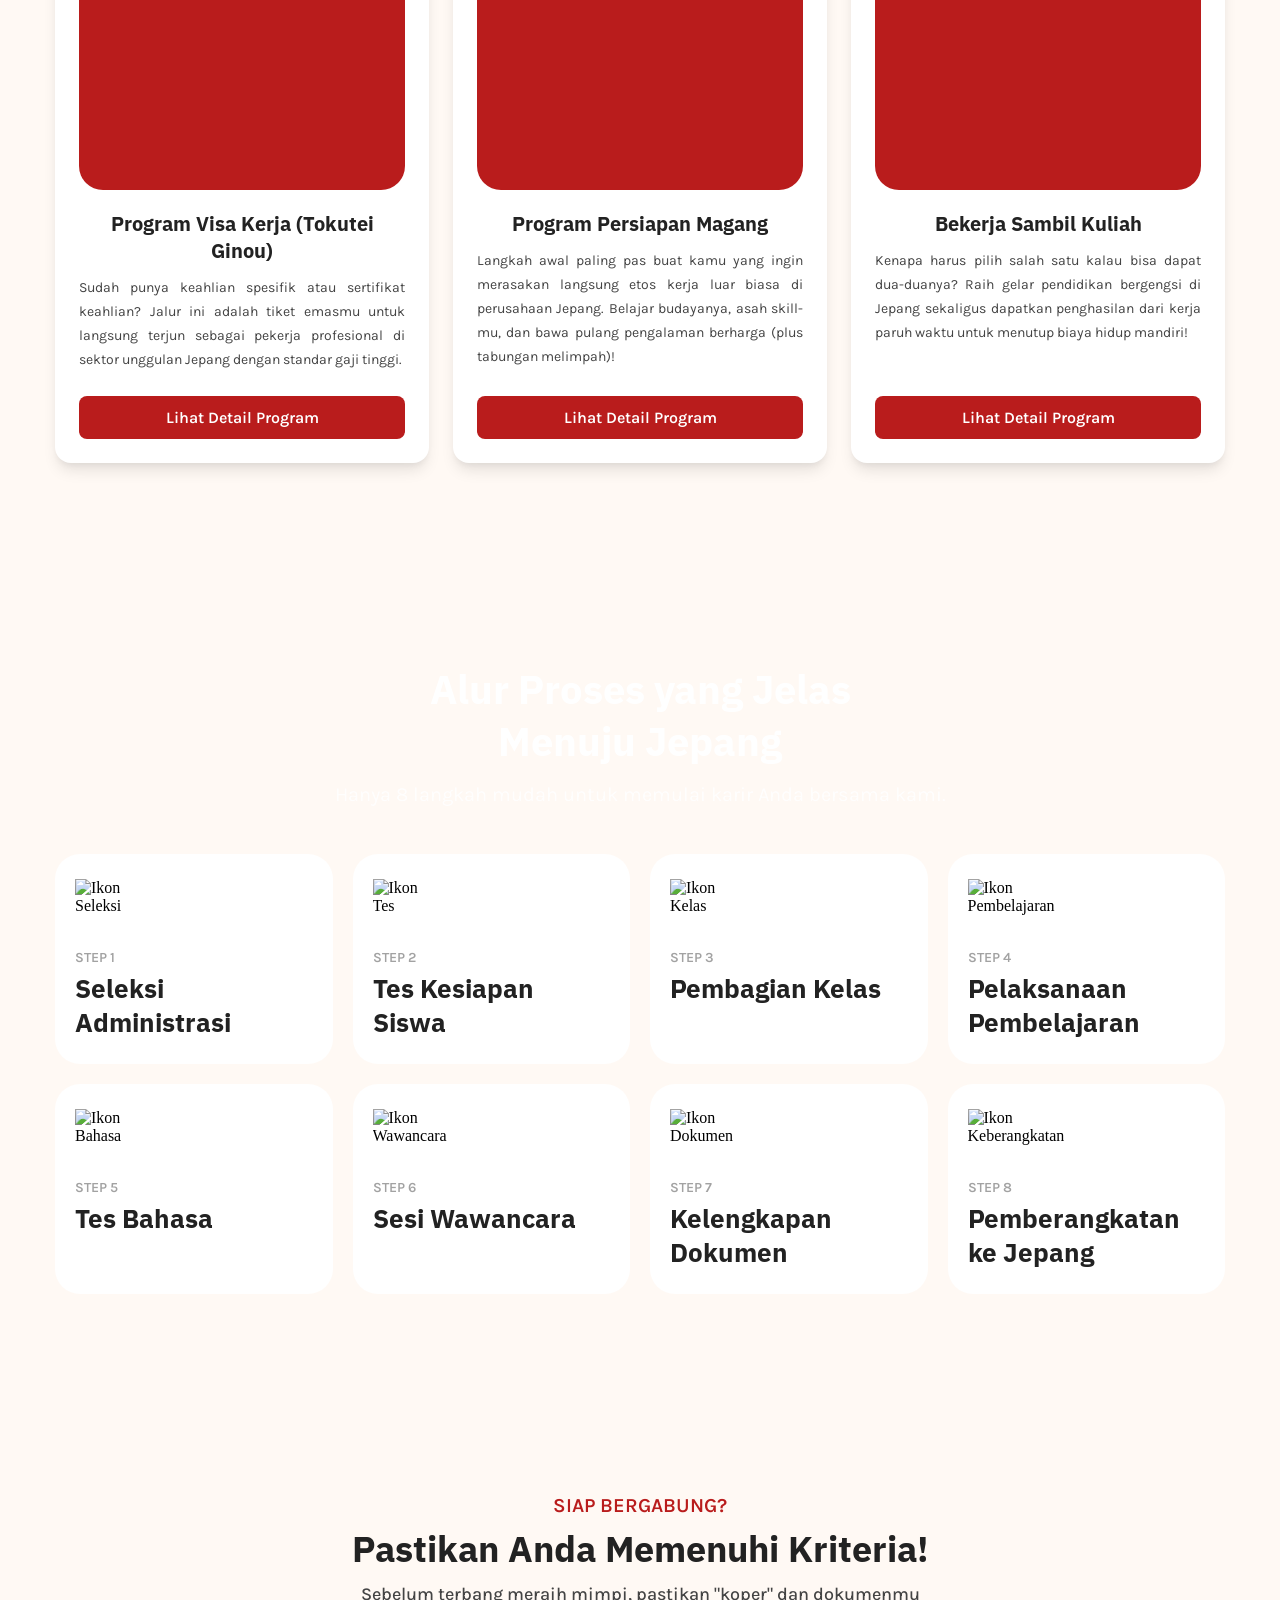
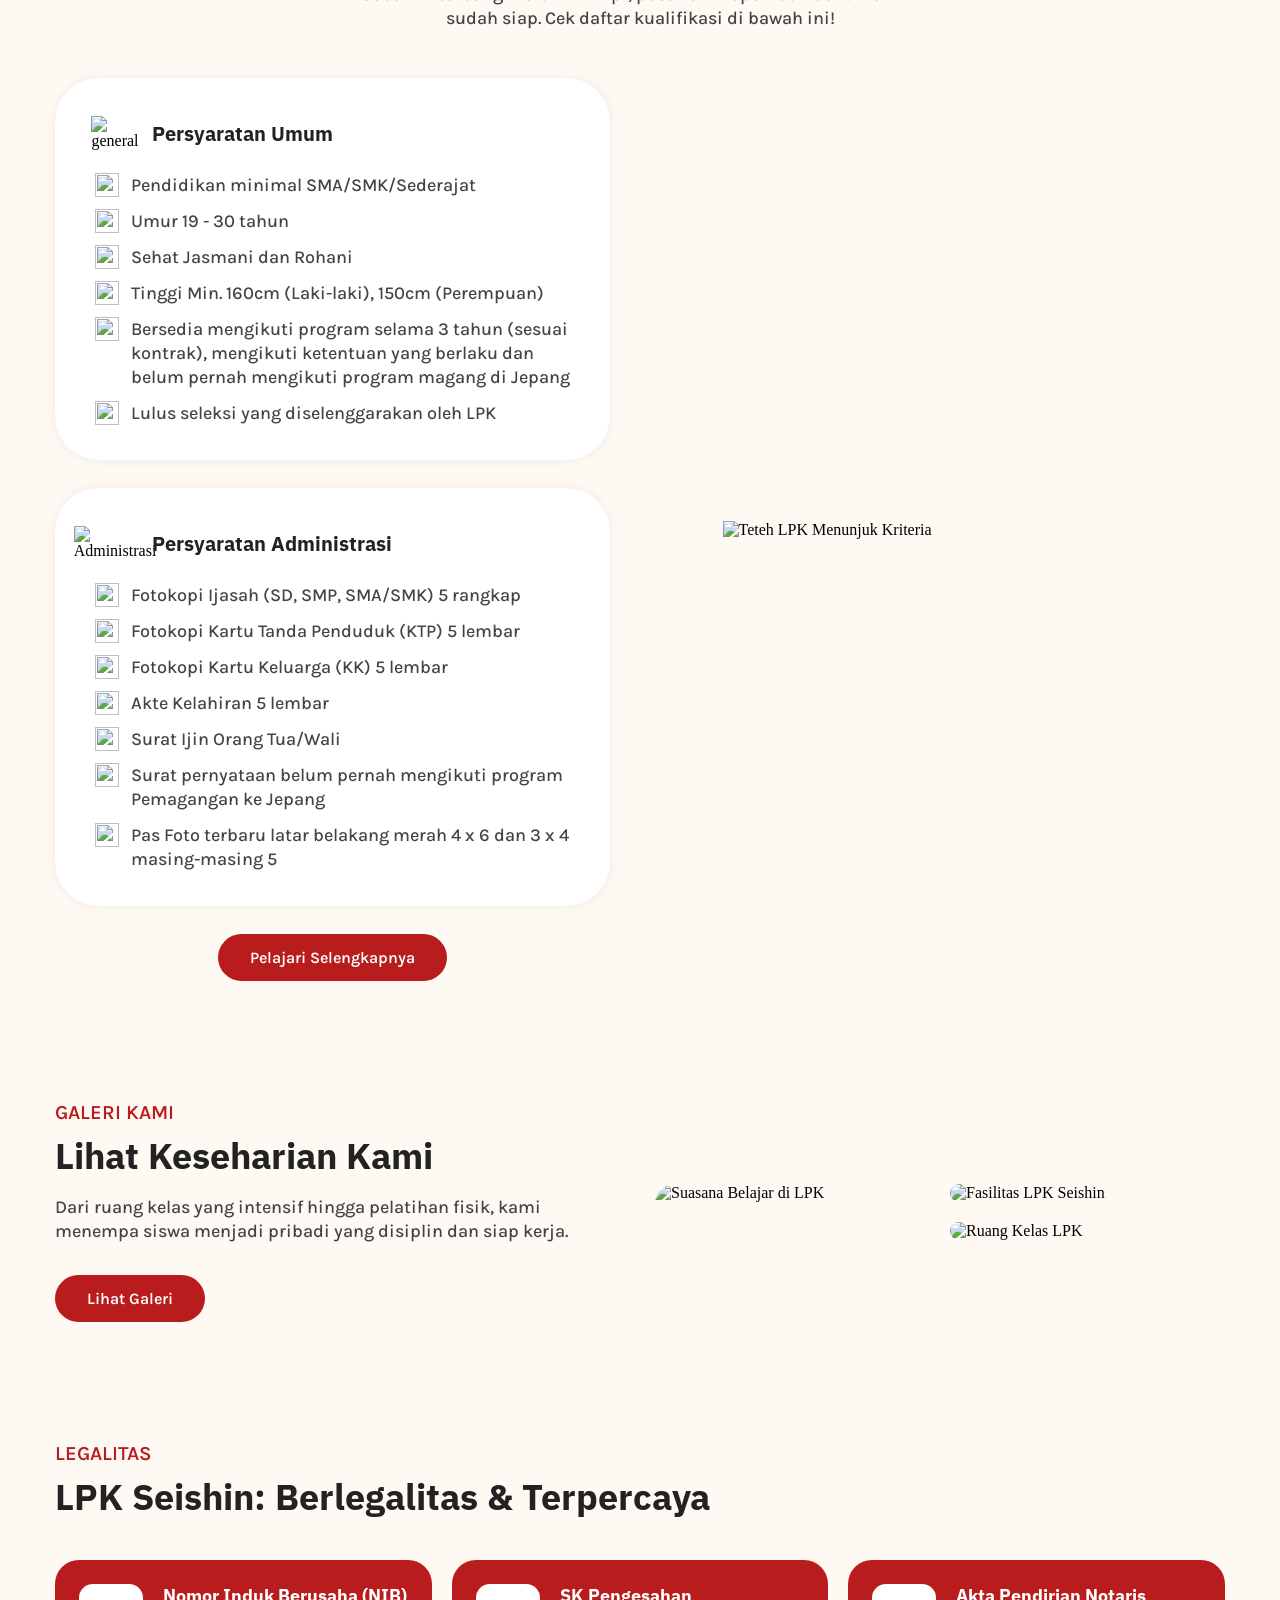
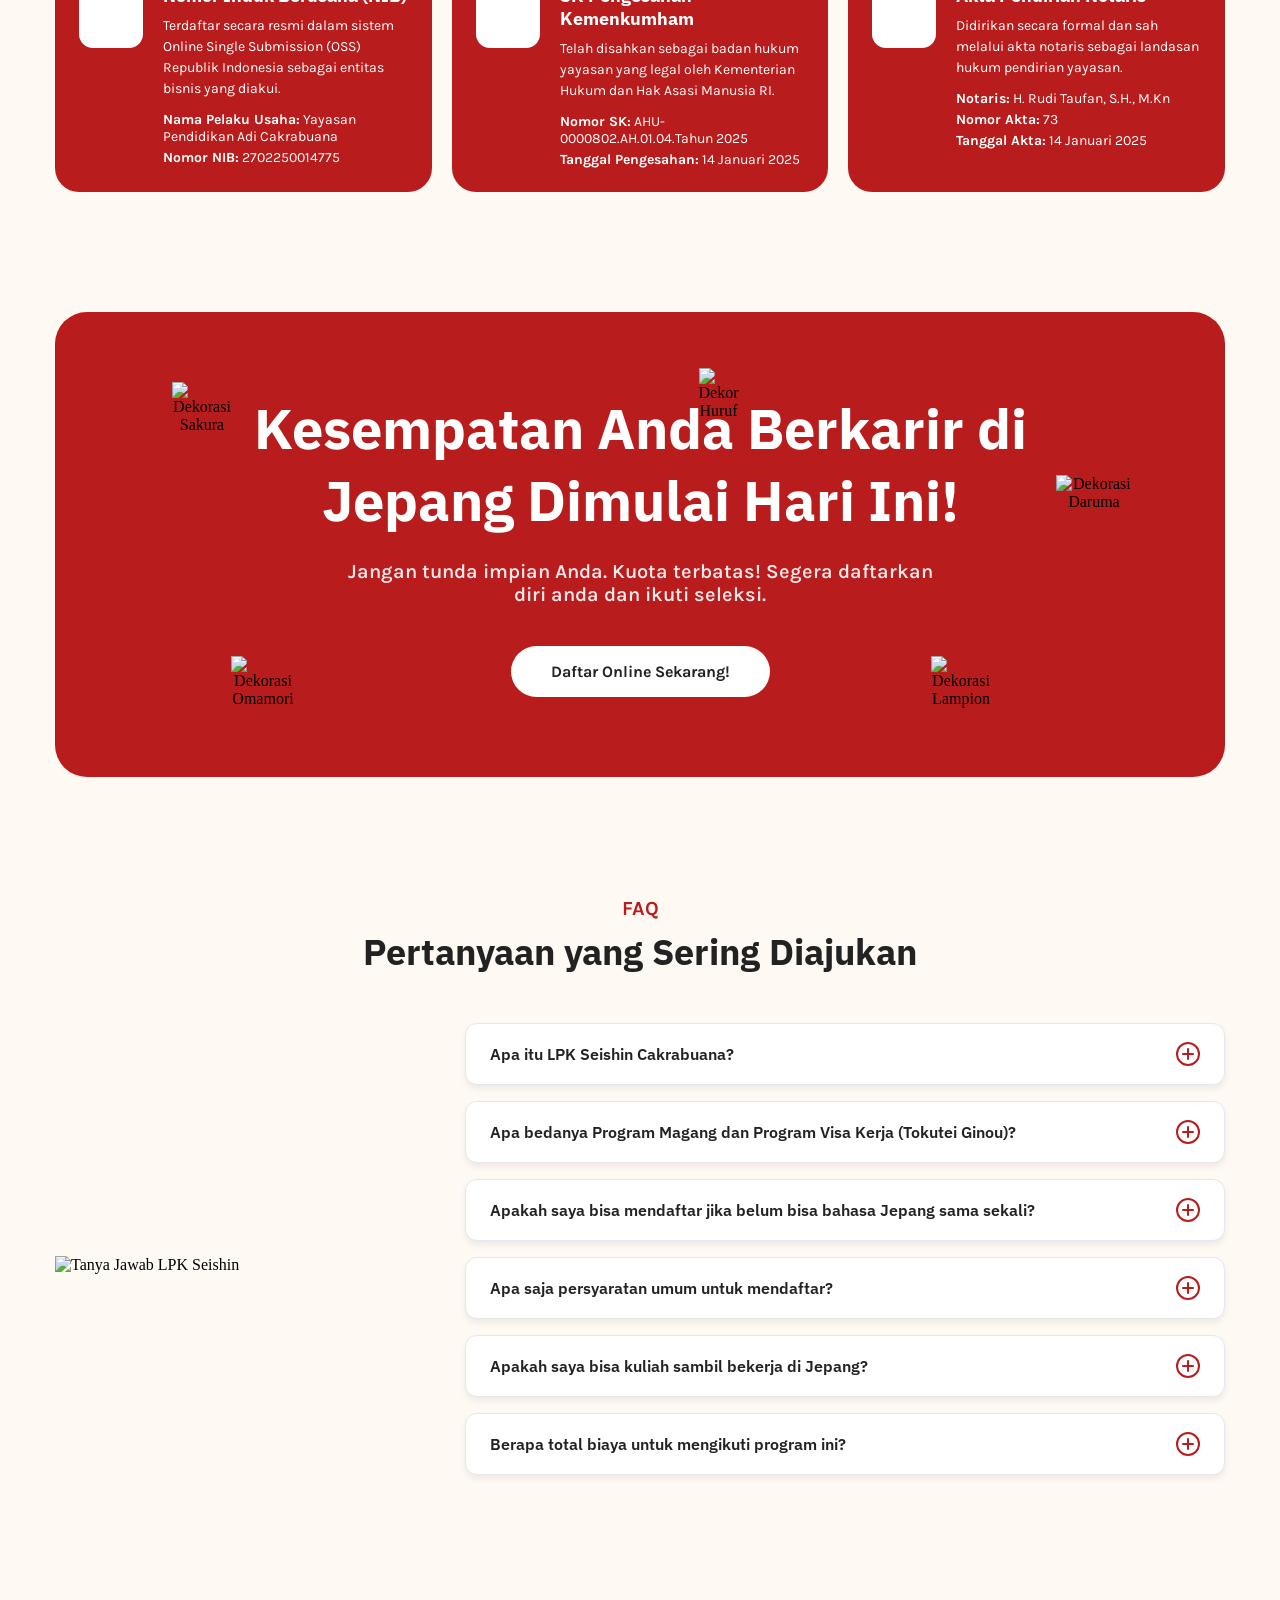
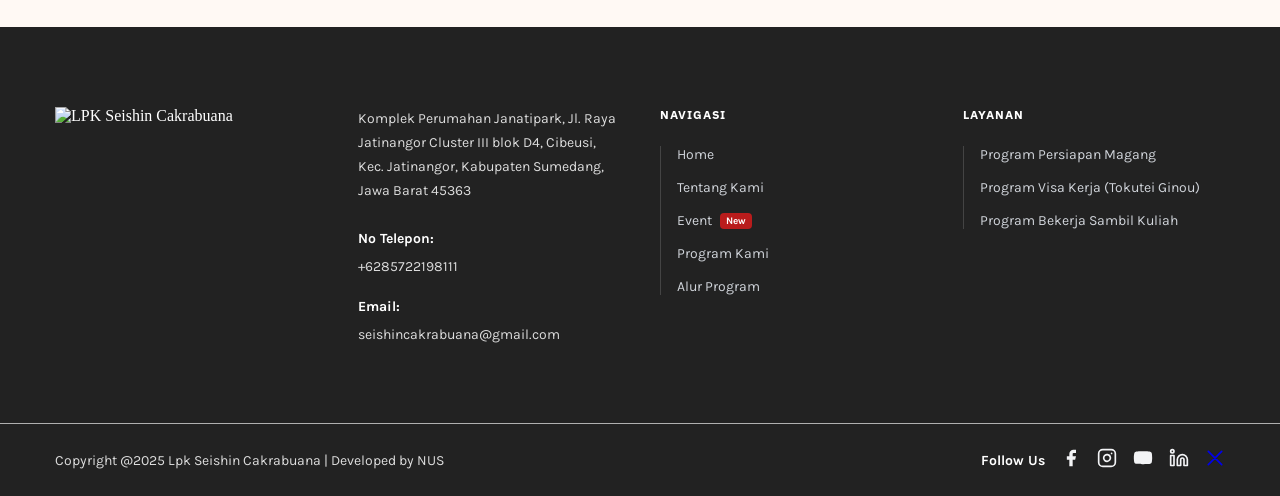
==== commit 48684629: "testimoni done" ====
--- a/index.html
+++ b/index.html
@@ -19,60 +19,51 @@
     <header>
         <div class="navbar-container">
             <div class="container">
-                <nav>
+                <nav class="navbar-mobile-pill">
                     <div class="nav-wrapper">
                         <img src="https://res.cloudinary.com/depmeqzg0/image/upload/v1775320259/logolpkseishin2_jju50g.webp"
-                            alt="logo">
-                        <ul class="nav-list">
-                            <a href="#why-us" class="nav-item group font-karla">
-                                Keunggulan Kami
-                                <span></span>
-                            </a>
-
-                            <a href="#program" class="nav-item group font-karla">
+                            alt="logo" class="nav-logo">
+                    </div>
+
+                    <ul class="nav-list" id="nav-menu">
+                        <a href="#why-us" class="nav-item group font-karla">Beranda<span></span></a>
+                        <div class="nav-item dropdown group font-karla">
+                            <div class="dropdown-toggle">
                                 Program
-                                <span></span>
-                            </a>
-
-                            <a href="#alur-program" class="nav-item group font-karla">
-                                Alur Program
-                                <span></span>
-                            </a>
-
-                            <a href="#requirements" class="nav-item group font-karla">
-                                Persyaratan
-                                <span></span>
-                            </a>
-
-                            <a href="#testimoni" class="nav-item group font-karla">
-                                Testimoni
-                                <span></span>
-                            </a>
-
-                            <a href="#about-us" class="nav-item group font-karla">
-                                Tentang Kami
-                                <span></span>
-                            </a>
-
-                            <a href="faq" class="nav-item group font-karla">
-                                FaQ
-                                <span></span>
-                            </a>
-                        </ul>
-                    </div>
-
-                    <a href="https://forms.gle/ctU4bMmhunpBm8Ae9" class="group nav-button font-karla">
-
-                        <svg xmlns="http://www.w3.org/2000/svg" width="32" height="32" viewBox="0 0 24 24" fill="none"
-                            class="injected-svg max-sm:w-6 max-sm:h-6 transition-transform duration-300 group-hover:rotate-12"
-                            data-src="https://cdn.hugeicons.com/icons/whatsapp-solid-rounded.svg?v=1.0.1"
-                            xmlns:xlink="http://www.w3.org/1999/xlink" role="img" color="#000000">
-                            <path fill-rule="evenodd" clip-rule="evenodd"
-                                d="M12 1.24998C6.06296 1.24998 1.25002 6.06292 1.25002 12C1.25002 13.4809 1.54989 14.8937 2.09293 16.1794C2.23539 16.5167 2.33142 16.7447 2.39557 16.9198C2.46099 17.0985 2.47018 17.1631 2.47134 17.1797C2.47783 17.2736 2.45407 17.4013 2.29192 18.0074L1.2755 21.8061C1.20627 22.0649 1.28029 22.3409 1.46969 22.5303C1.65909 22.7197 1.93512 22.7937 2.19387 22.7245L5.99264 21.7081C6.59867 21.5459 6.72635 21.5222 6.82026 21.5287C6.83692 21.5298 6.90154 21.539 7.08019 21.6044C7.25534 21.6686 7.48326 21.7646 7.82056 21.9071C9.10634 22.4501 10.5191 22.75 12 22.75C17.9371 22.75 22.75 17.937 22.75 12C22.75 6.06292 17.9371 1.24998 12 1.24998ZM8.9729 6.25001L8.88025 6.2499C8.40058 6.24909 7.95809 6.24834 7.52291 6.44712C7.20676 6.59154 6.93775 6.83689 6.74186 7.08194C6.54597 7.32699 6.3659 7.64344 6.29467 7.98364C6.19703 8.44998 6.27755 8.80481 6.36369 9.18439L6.37558 9.23689C6.8101 11.1612 7.82592 13.048 9.38873 14.6109C10.9515 16.1737 12.8384 17.1895 14.7627 17.624L14.8152 17.6359C15.1948 17.722 15.5496 17.8026 16.0159 17.7049C16.3561 17.6337 16.6726 17.4536 16.9176 17.2577C17.1627 17.0618 17.408 16.7928 17.5525 16.4767C17.7512 16.0415 17.7505 15.599 17.7497 15.1193L17.7496 15.0267C17.7496 14.8063 17.7428 14.4352 17.5998 14.0922C17.4291 13.6824 17.0773 13.3447 16.5258 13.2583L16.5201 13.2574L16.5197 13.2573C15.8364 13.1502 15.317 13.0688 14.9496 13.0154C14.7657 12.9887 14.6131 12.9679 14.4937 12.9544C14.3955 12.9432 14.2605 12.9292 14.1475 12.9358C13.6579 12.9645 13.2686 13.1631 12.967 13.3697C12.7751 13.5013 12.5665 13.6774 12.4025 13.8159C12.3381 13.8703 12.2805 13.9189 12.2336 13.9567L12.1562 14.019L12.1562 14.0191C11.861 14.2568 11.7133 14.3756 11.5313 14.3719C11.3493 14.3681 11.2157 14.2512 10.9486 14.0174C10.7787 13.8687 10.6121 13.7129 10.4494 13.5502C10.2866 13.3874 10.1309 13.2209 9.98214 13.051C9.74835 12.7839 9.63146 12.6503 9.62771 12.4683C9.62397 12.2863 9.74282 12.1386 9.98054 11.8434L10.0428 11.766C10.0807 11.719 10.1293 11.6615 10.1837 11.5971L10.1837 11.5971C10.3222 11.4331 10.4983 11.2245 10.6299 11.0326C10.8365 10.731 11.0351 10.3416 11.0638 9.85208C11.0704 9.73911 11.0564 9.60406 11.0452 9.50591C11.0316 9.38649 11.0109 9.23385 10.9842 9.04995C10.9308 8.68246 10.8493 8.16299 10.7422 7.47944L10.7413 7.47375C10.6549 6.92231 10.3172 6.57051 9.90741 6.39975C9.5644 6.25681 9.19327 6.25001 8.9729 6.25001Z"
-                                fill="#fff"></path>
-                        </svg>
-                        Hubungi Kami
-                    </a>
+                                <svg class="chevron" xmlns="http://www.w3.org/2000/svg" width="16" height="16"
+                                    viewBox="0 0 24 24" fill="none" stroke="currentColor" stroke-width="2"
+                                    stroke-linecap="round" stroke-linejoin="round">
+                                    <path d="m6 9 6 6 6-6" />
+                                </svg>
+                            </div>
+                            <span></span>
+                            <ul class="dropdown-menu">
+                                <li><a href="#program-tokutei" class="dropdown-link">Program Visa Kerja (Tokutei Ginou)</a></li>
+                                <li><a href="pages/program-magang1.html" class="dropdown-link">Program Persiapan Magang</a></li>
+                                <li><a href="#program-kuliah" class="dropdown-link">Bekerja Sambil Kuliah</a></li>
+                            </ul>
+                        </div>
+                        <a href="#alur-program" class="nav-item group font-karla">Program<span></span></a>
+                        <a href="#requirements" class="nav-item group font-karla">Alur<span></span></a>
+                        <a href="#testimoni" class="nav-item group font-karla">Persyaratan<span></span></a>
+                        <a href="#about-us" class="nav-item group font-karla">Galeri<span></span></a>
+                        <a href="#legalitas" class="nav-item group font-karla">Legalitas<span></span></a>
+                        <a href="faq" class="nav-item group font-karla">FaQ<span></span></a>
+                    </ul>
+
+                    <div class="nav-actions">
+                        <a href="https://forms.gle/ctU4bMmhunpBm8Ae9" class="group nav-button font-karla">
+                            <img src="https://res.cloudinary.com/depmeqzg0/image/upload/v1775375763/telfon_jzz1gs.webp"
+                                alt="telfon" class="icon-btn">
+                            <span class="text-btn">Hubungi Kami</span>
+                        </a>
+
+                        <div class="hamburger" id="hamburger-btn">
+                            <span></span>
+                            <span></span>
+                            <span></span>
+                        </div>
+                    </div>
                 </nav>
             </div>
         </div>
@@ -138,7 +129,7 @@
                 <div class="about-video">
                     <div class="custom-video-wrapper" id="videoWrapper">
                         <video id="myVideo" loop
-                            src="https://videocdn.cdnpk.net/videos/5f056ee2-c61b-5069-b3e1-87750669d252/horizontal/previews/clear/large.mp4?token=exp=1775317530~hmac=6fda42788fd3862f4ac164de4f3121c4eaeded927bae13e5f9c48de6f41c6e7d"
+                            src="https://res.cloudinary.com/depmeqzg0/video/upload/v1775375366/WhatsApp_Video_2026-04-05_at_11.44.04_ekvw8r.mp4"
                             poster="https://videocdn.cdnpk.net/videos/5f056ee2-c61b-5069-b3e1-87750669d252/horizontal/thumbnails/large.jpg?ga=GA1.1.1869235601.1775292544&item_id=3134563&w=740&q=80"></video>
 
                         <div class="video-overlay" id="videoOverlay">
@@ -339,7 +330,6 @@
         </div>
     </section>
 
-
     <section id="requirements" class="req-section">
         <div class="container">
             <div class="req-header">
@@ -472,13 +462,258 @@
         </div>
     </section>
 
+    <section id="galeri" class="gallery-section">
+        <div class="container">
+            <div class="gallery-wrapper">
+
+                <div class="gallery-content">
+                    <h6 class="font-karla subtitle">GALERI KAMI</h6>
+                    <h2 class="font-ibm title">Lihat Keseharian Kami</h2>
+                    <p class="font-karla desc">
+                        Dari ruang kelas yang intensif hingga pelatihan fisik, kami menempa siswa menjadi pribadi yang
+                        disiplin dan siap kerja.
+                    </p>
+                    <a href="#" class="btn-gallery font-karla">Lihat Galeri</a>
+                </div>
+
+                <div class="gallery-images">
+                    <div class="img-wrapper img-tall">
+                        <img src="https://res.cloudinary.com/depmeqzg0/image/upload/v1775364856/galery-2_ryibun.webp"
+                            alt="Suasana Belajar di LPK">
+                    </div>
+                    <div class="img-wrapper img-short">
+                        <img src="https://res.cloudinary.com/depmeqzg0/image/upload/v1775364856/galery-3_oq1f49.webp"
+                            alt="Fasilitas LPK Seishin">
+                    </div>
+                    <div class="img-wrapper img-short">
+                        <img src="https://res.cloudinary.com/depmeqzg0/image/upload/v1775364859/galery-1_usl3lp.webp"
+                            alt="Ruang Kelas LPK">
+                    </div>
+                </div>
+
+            </div>
+        </div>
+    </section>
+
+    <section id="legalitas" class="legalitas-section">
+        <div class="container">
+            <div class="legalitas-header">
+                <h6 class="font-karla subtitle">LEGALITAS</h6>
+                <h2 class="font-ibm title">LPK Seishin: Berlegalitas & Terpercaya</h2>
+            </div>
+            <div class="legalitas-cards">
+
+                <div class="leg-card">
+                    <div class="leg-icon-box">
+                        <img src="https://res.cloudinary.com/depmeqzg0/image/upload/v1775367558/legality-1_vrps3m.webp"
+                            alt="">
+                    </div>
+                    <div class="leg-info font-karla">
+                        <h3 class="font-ibm">Nomor Induk Berusaha (NIB)</h3>
+                        <p>Terdaftar secara resmi dalam sistem Online Single Submission (OSS) Republik Indonesia
+                            sebagai entitas bisnis yang diakui.</p>
+                        <div class="leg-details">
+                            <span><strong>Nama Pelaku Usaha:</strong> Yayasan Pendidikan Adi Cakrabuana</span>
+                            <span><strong>Nomor NIB:</strong> 2702250014775</span>
+                        </div>
+                    </div>
+                </div>
+
+                <div class="leg-card">
+                    <div class="leg-icon-box">
+                        <img src="https://res.cloudinary.com/depmeqzg0/image/upload/v1775367558/legality-2_cxo9tt.webp"
+                            alt="">
+                    </div>
+                    <div class="leg-info font-karla">
+                        <h3 class="font-ibm">SK Pengesahan Kemenkumham</h3>
+                        <p>Telah disahkan sebagai badan hukum yayasan yang legal oleh Kementerian Hukum dan Hak
+                            Asasi Manusia RI.</p>
+                        <div class="leg-details">
+                            <span><strong>Nomor SK:</strong> AHU-0000802.AH.01.04.Tahun 2025</span>
+                            <span><strong>Tanggal Pengesahan:</strong> 14 Januari 2025</span>
+                        </div>
+                    </div>
+                </div>
+
+                <div class="leg-card">
+                    <div class="leg-icon-box">
+                        <img src="https://res.cloudinary.com/depmeqzg0/image/upload/v1775367558/legality-3_axscap.webp"
+                            alt="">
+                    </div>
+                    <div class="leg-info font-karla">
+                        <h3 class="font-ibm">Akta Pendirian Notaris</h3>
+                        <p>Didirikan secara formal dan sah melalui akta notaris sebagai landasan hukum pendirian
+                            yayasan.</p>
+                        <div class="leg-details">
+                            <span><strong>Notaris:</strong> H. Rudi Taufan, S.H., M.Kn</span>
+                            <span><strong>Nomor Akta:</strong> 73</span>
+                            <span><strong>Tanggal Akta:</strong> 14 Januari 2025</span>
+                        </div>
+                    </div>
+                </div>
+
+            </div>
+        </div>
+    </section>
+
+    <section id="cta" class="cta-section">
+        <div class="container">
+            <div class="cta-box">
+
+                <img src="https://res.cloudinary.com/depmeqzg0/image/upload/v1775311964/sakura-one_c0f4qv.webp"
+                    class="cta-decor decor-sakura" alt="Dekorasi Sakura">
+                <img src="https://res.cloudinary.com/depmeqzg0/image/upload/v1775311726/ka_nznrtf.webp"
+                    class="cta-decor decor-huruf" alt="Dekorasi Huruf">
+                <img src="https://res.cloudinary.com/depmeqzg0/image/upload/v1775311926/daruma_1_qzjrar.webp"
+                    class="cta-decor decor-daruma" alt="Dekorasi Daruma">
+                <img src="https://res.cloudinary.com/depmeqzg0/image/upload/v1775312561/gate_1_tfmztu.webp"
+                    class="cta-decor decor-omamori" alt="Dekorasi Omamori">
+                <img src="https://res.cloudinary.com/depmeqzg0/image/upload/v1775312561/yukata_1_lkbait.webp"
+                    class="cta-decor decor-lampion" alt="Dekorasi Lampion">
+
+                <div class="cta-content">
+                    <h2 class="font-ibm title">Kesempatan Anda Berkarir di<br>Jepang Dimulai Hari Ini!</h2>
+                    <p class="font-karla desc">
+                        Jangan tunda impian Anda. Kuota terbatas! Segera daftarkan<br>diri anda dan ikuti seleksi.
+                    </p>
+                    <a href="#" class="btn-cta font-karla">Daftar Online Sekarang!</a>
+                </div>
+
+            </div>
+        </div>
+    </section>
+
+    <section id="faq" class="faq-section">
+        <div class="container">
+
+            <div class="faq-header">
+                <h6 class="font-karla subtitle">FAQ</h6>
+                <h2 class="font-ibm title">Pertanyaan yang Sering Diajukan</h2>
+            </div>
+
+            <div class="faq-content">
+
+                <div class="faq-left">
+                    <div class="faq-image-wrapper">
+                        <img class="main-img"
+                            src="https://res.cloudinary.com/depmeqzg0/image/upload/v1775370735/tetehlpklagi_wmmyt8.webp"
+                            alt="Tanya Jawab LPK Seishin">
+                    </div>
+                </div>
+
+                <div class="faq-right">
+                    <div class="faq-accordion">
+
+                        <div class="faq-item">
+                            <button class="faq-question">
+                                <span class="font-ibm">Apa itu LPK Seishin Cakrabuana?</span>
+                                <div class="faq-icon">
+                                    <span></span><span></span>
+                                </div>
+                            </button>
+                            <div class="faq-answer-wrapper">
+                                <div class="faq-answer font-karla">
+                                    <p>LPK Seishin Cakrabuana adalah lembaga pelatihan kerja yang berfokus pada
+                                        persiapan tenaga kerja profesional untuk ditempatkan di Jepang.</p>
+                                </div>
+                            </div>
+                        </div>
+
+                        <div class="faq-item">
+                            <button class="faq-question">
+                                <span class="font-ibm">Apa bedanya Program Magang dan Program Visa Kerja (Tokutei
+                                    Ginou)?</span>
+                                <div class="faq-icon">
+                                    <span></span><span></span>
+                                </div>
+                            </button>
+                            <div class="faq-answer-wrapper">
+                                <div class="faq-answer font-karla">
+                                    <p>Program Magang lebih fokus pada pelatihan teknis sambil bekerja, sedangkan
+                                        Tokutei Ginou adalah visa kerja khusus untuk tenaga kerja terampil dengan hak
+                                        dan kewajiban yang setara dengan pekerja Jepang.</p>
+                                </div>
+                            </div>
+                        </div>
+
+                        <div class="faq-item">
+                            <button class="faq-question">
+                                <span class="font-ibm">Apakah saya bisa mendaftar jika belum bisa bahasa Jepang sama
+                                    sekali?</span>
+                                <div class="faq-icon">
+                                    <span></span><span></span>
+                                </div>
+                            </button>
+                            <div class="faq-answer-wrapper">
+                                <div class="faq-answer font-karla">
+                                    <p>Ya, tentu saja. LPK Seishin Cakrabuana menyediakan program pembelajaran bahasa
+                                        Jepang yang intensif. Anda akan mengikuti pembelajaran intensif selama 6 bulan
+                                        untuk dipersiapkan mencapai target level bahasa yang disyaratkan oleh program
+                                        yang Anda pilih (N5 untuk Magang atau N4 untuk Tokutei Ginou).</p>
+                                </div>
+                            </div>
+                        </div>
+
+                        <div class="faq-item">
+                            <button class="faq-question">
+                                <span class="font-ibm">Apa saja persyaratan umum untuk mendaftar?</span>
+                                <div class="faq-icon">
+                                    <span></span><span></span>
+                                </div>
+                            </button>
+                            <div class="faq-answer-wrapper">
+                                <div class="faq-answer font-karla">
+                                    <p>Persyaratan umum meliputi usia minimal 18 tahun, pendidikan minimal SMA/SMK
+                                        sederajat, sehat jasmani dan rohani, serta mendapat izin dari orang tua/wali.
+                                    </p>
+                                </div>
+                            </div>
+                        </div>
+
+                        <div class="faq-item">
+                            <button class="faq-question">
+                                <span class="font-ibm">Apakah saya bisa kuliah sambil bekerja di Jepang?</span>
+                                <div class="faq-icon">
+                                    <span></span><span></span>
+                                </div>
+                            </button>
+                            <div class="faq-answer-wrapper">
+                                <div class="faq-answer font-karla">
+                                    <p>Untuk program magang dan Tokutei Ginou fokus utamanya adalah bekerja. Jika ingin
+                                        kuliah sambil kerja, disarankan mengambil program Ryugakusei (Visa Pelajar).</p>
+                                </div>
+                            </div>
+                        </div>
+
+                        <div class="faq-item">
+                            <button class="faq-question">
+                                <span class="font-ibm">Berapa total biaya untuk mengikuti program ini?</span>
+                                <div class="faq-icon">
+                                    <span></span><span></span>
+                                </div>
+                            </button>
+                            <div class="faq-answer-wrapper">
+                                <div class="faq-answer font-karla">
+                                    <p>Biaya bervariasi tergantung program yang dipilih. Silakan hubungi admin kami
+                                        melalui WhatsApp untuk rincian biaya terbaru dan opsi pembayaran.</p>
+                                </div>
+                            </div>
+                        </div>
+
+                    </div>
+                </div>
+
+            </div>
+        </div>
+    </section>
 
     <footer class="footer-section">
         <div class="container">
             <div class="footer-top">
 
                 <div class="footer-logo-col">
-                    <img src="https://res.cloudinary.com/depmeqzg0/image/upload/v1775322068/maskgroup_1_oiaefn.webp" alt="LPK Seishin Cakrabuana" class="footer-logo">
+                    <img src="https://res.cloudinary.com/depmeqzg0/image/upload/v1775322068/maskgroup_1_oiaefn.webp"
+                        alt="LPK Seishin Cakrabuana" class="footer-logo">
                 </div>
 
                 <div class="footer-contact-col font-karla">
@@ -510,7 +745,7 @@
                 <div class="footer-nav-col">
                     <h4 class="font-ibm">LAYANAN</h4>
                     <ul class="font-karla footer-links">
-                        <li><a href="#">Program Persiapan Magang</a></li>
+                        <li><a href="pages/program-magang1.html">Program Persiapan Magang</a></li>
                         <li><a href="#">Program Visa Kerja (Tokutei Ginou)</a></li>
                         <li><a href="#">Program Bekerja Sambil Kuliah</a></li>
                     </ul>
--- a/css/style.css
+++ b/css/style.css
@@ -1,5 +1,3 @@
-@import url('https://fonts.googleapis.com/css2?family=IBM+Plex+Sans+JP:wght@400;600;700;800&family=Karla:wght@400;700;800&display=swap');
-
 body {
     background-color: #FFF9F4;
     overflow-x: hidden;
@@ -14,6 +12,10 @@
     scroll-behavior: smooth;
 }
 
+header {
+    padding-top: 100px;
+}
+
 .font-ibm {
     font-family: 'IBM Plex Sans', sans-serif;
 }
@@ -30,6 +32,10 @@
     width: 100%;
     height: 100px;
     z-index: 50;
+    position: fixed;
+    top: 0;
+    right: 0;
+    transition: all 0.3s ease-in-out;
 }
 
 nav {
@@ -46,26 +52,31 @@
     align-items: center;
 }
 
-.nav-list {
-    gap: 20px;
-    display: none;
+.nav-logo {
+    height: 55px;
+}
+
+.nav-actions {
+    display: flex;
+    align-items: center;
+    gap: 15px;
 }
 
 .nav-button {
     background-color: #b91c1c;
     border-radius: 100px;
-    padding-top: 8px;
-    padding-bottom: 8px;
-    padding-left: 12px;
-    padding-right: 20px;
+    padding: 8px 20px 8px 12px;
     color: #fff;
     font-weight: 500;
     display: flex;
     align-items: center;
     gap: 8px;
-    transition: all;
-    transition-duration: 300ms;
-    animation-duration: 300ms;
+    transition: all 300ms ease;
+}
+
+.nav-button .icon-btn {
+    width: 34px;
+    height: 34px;
 }
 
 .nav-button:hover {
@@ -78,10 +89,7 @@
     position: relative;
     color: #444;
     font-weight: 500;
-    transition-property: color, background-color, border-color, text-decoration-color, fill, stroke;
-    transition-timing-function: cubic-bezier(0.4, 0, 0.2, 1);
-    transition-duration: 150ms;
-    transition-duration: 300ms;
+    transition: all 300ms cubic-bezier(0.4, 0, 0.2, 1);
 }
 
 .nav-list .nav-item:hover {
@@ -98,20 +106,71 @@
     scale: 0;
     border-radius: 100%;
     background-color: #b91c1c;
-    transition-property: all;
-    transition-timing-function: cubic-bezier(0.4, 0, 0.2, 1);
-    transition-duration: 150ms;
-    transition-duration: 300ms;
+    transition: all 300ms cubic-bezier(0.4, 0, 0.2, 1);
 }
 
 .nav-item:hover span {
     scale: 1;
 }
 
+.dropdown {
+    position: relative;
+    cursor: pointer;
+}
+
+.dropdown-toggle {
+    display: flex;
+    align-items: center;
+    gap: 4px;
+    height: 100%;
+}
+
+.chevron {
+    transition: transform 0.3s ease;
+}
+
+.dropdown-menu {
+    position: absolute;
+    top: 150%;
+    left: 0;
+    background: #fff;
+    min-width: 280px;
+    border-radius: 12px;
+    box-shadow: 0 10px 25px rgba(0, 0, 0, 0.1);
+    padding: 10px 0;
+    opacity: 0;
+    visibility: hidden;
+    transform: translateY(15px);
+    transition: all 0.3s ease;
+    z-index: 100;
+}
+
+.navbar-container.scrolled .dropdown-menu {
+    background: rgba(255, 255, 255, 0.95);
+    backdrop-filter: blur(15px);
+    -webkit-backdrop-filter: blur(15px);
+    border: 1px solid rgba(255, 255, 255, 0.4);
+}
+
+.dropdown-link {
+    display: block;
+    padding: 12px 20px;
+    color: #444;
+    font-size: 15px;
+    font-weight: 500;
+    transition: all 0.2s ease;
+}
+
+.dropdown-link:hover {
+    background-color: #fff0f0;
+    /* Background merah super muda */
+    color: #b91c1c;
+}
+
 .main-header {
     display: grid;
     align-items: center;
-    grid-template-columns: repeat(2, minmax(0, 1fr));
+    grid-template-columns: repeat(1, minmax(0, 1fr));
     gap: 40px;
     padding: 100px 0;
     position: relative;
@@ -120,6 +179,7 @@
 /* Main Header Decor relative to .main-header */
 .japan-map {
     position: absolute;
+    pointer-events: none;
     right: -400px;
     top: -10px;
     z-index: -1;
@@ -127,6 +187,7 @@
 
 .sakura {
     position: absolute;
+    pointer-events: none;
     left: -100px;
     top: 0;
     z-index: -1;
@@ -134,6 +195,7 @@
 
 .daruma {
     position: absolute;
+    pointer-events: none;
     right: -140px;
     top: 250px;
     z-index: -1;
@@ -141,6 +203,7 @@
 
 .ha {
     position: absolute;
+    pointer-events: none;
     left: 350px;
     top: 50px;
     z-index: -1;
@@ -148,6 +211,7 @@
 
 .yukata {
     position: absolute;
+    pointer-events: none;
     left: -110px;
     bottom: -20px;
     z-index: -1;
@@ -155,6 +219,7 @@
 
 .ka {
     position: absolute;
+    pointer-events: none;
     left: 250px;
     bottom: 50px;
     z-index: -1;
@@ -162,6 +227,7 @@
 
 .gate {
     position: absolute;
+    pointer-events: none;
     right: -50px;
     bottom: -50px;
     z-index: -1;
@@ -169,6 +235,7 @@
 
 .ma {
     position: absolute;
+    pointer-events: none;
     right: 200px;
     top: 0;
     z-index: -1;
@@ -176,14 +243,22 @@
 
 /* End Decor */
 
+.header-title {
+    display: flex;
+    flex-direction: column;
+    align-items: center;
+    justify-content: center;
+    text-align: center;
+}
+
 .header-title .subtitle {
-    font-size: 24px;
+    font-size: 20px;
     font-weight: 600;
     color: #b91c1c;
 }
 
 .header-title .title {
-    font-size: 44px;
+    font-size: 34px;
     color: #222;
     font-weight: 700;
     margin-top: 8px;
@@ -194,24 +269,21 @@
 }
 
 .header-title .desc {
-    font-size: 18px;
+    font-size: 16px;
     color: #444;
     margin-top: 12px;
-    line-height: 24px;
-}
-
-.header-title .tagline {
-    font-size: 20px;
-    font-weight: 700;
-    color: #b91c1c;
-    margin-bottom: 16px;
-    line-height: 1.4;
+    line-height: 20px;
 }
 
 .header-title .btn-group {
-    display: flex;
+    width: 100%;
+    display: flex;
+    flex-direction: column;
+    align-items: center;
+    justify-content: center;
     gap: 15px;
     margin-top: 15px;
+    font-size: 14px;
 }
 
 .header-title .btn-group .btn-primary {
@@ -291,12 +363,12 @@
 /* about section */
 
 .about-section {
-    margin-top: 120px;
+    margin-top: 0px;
 }
 
 .about-wrapper {
     display: grid;
-    grid-template-columns: repeat(2, minmax(0, 1fr));
+    grid-template-columns: repeat(1, minmax(0, 1fr));
     gap: 60px;
     align-items: center;
 }
@@ -348,27 +420,31 @@
     transform: scale(1.1);
 }
 
+.about-video {
+    order: 2;
+}
+
 .about-content {
     display: flex;
     flex-direction: column;
 }
 
 .about-content .subtitle {
-    font-size: 20px;
+    font-size: 18px;
     color: #b91c1c;
     font-weight: 600;
     text-transform: uppercase;
 }
 
 .about-content .title {
-    font-size: 36px;
+    font-size: 32px;
     color: #444;
     font-weight: 700;
     margin-top: 4px;
 }
 
 .about-content .desc {
-    font-size: 18px;
+    font-size: 16px;
     font-weight: 500;
     color: #444;
     margin-top: 10px;
@@ -379,7 +455,7 @@
 
 .feature-grid {
     display: grid;
-    grid-template-columns: 1fr 1fr;
+    grid-template-columns: repeat(1, minmax(0, 1fr));
     gap: 16px;
 }
 
@@ -416,31 +492,30 @@
 
 /* program section */
 .program-section {
-    margin-top: 120px;
+    margin-top: 70px;
     text-align: center;
 }
 
 .program-header {
-    max-width: 650px;
-    margin: 0 auto 48px auto;
+    margin: 0 auto 32px auto;
 }
 
 .program-header .subtitle {
-    font-size: 20px;
+    font-size: 18px;
     color: #b91c1c;
     font-weight: 600;
     text-transform: uppercase;
 }
 
 .program-header .title {
-    font-size: 36px;
+    font-size: 32px;
     color: #222;
     font-weight: 700;
     margin-top: 8px;
 }
 
 .program-header .desc {
-    font-size: 18px;
+    font-size: 16px;
     color: #444;
     margin-top: 16px;
     line-height: 24px;
@@ -448,7 +523,7 @@
 
 .program-grid {
     display: grid;
-    grid-template-columns: repeat(3, 1fr);
+    grid-template-columns: repeat(1, 1fr);
     gap: 24px;
 }
 
@@ -524,7 +599,7 @@
     background-repeat: no-repeat;
     padding: 80px 0;
     text-align: center;
-    margin-top: 120px;
+    margin-top: 70px;
 }
 
 .alur-header {
@@ -532,14 +607,13 @@
 }
 
 .alur-header .title {
-    font-size: 40px;
+    font-size: 32px;
     color: #FFFFFF;
     font-weight: 700;
-    line-height: 60px;
 }
 
 .alur-header .desc {
-    font-size: 20px;
+    font-size: 16px;
     color: #FFFFFF;
     margin-top: 16px;
     opacity: 0.9;
@@ -547,7 +621,7 @@
 
 .alur-grid {
     display: grid;
-    grid-template-columns: repeat(4, 1fr);
+    grid-template-columns: repeat(2, minmax(0, 1fr));
     gap: 20px;
 }
 
@@ -568,8 +642,8 @@
 }
 
 .alur-icon {
-    width: 54px;
-    height: 54px;
+    width: 44px;
+    height: 44px;
     margin-bottom: 16px;
 }
 
@@ -588,7 +662,7 @@
 }
 
 .alur-card h3 {
-    font-size: 26px;
+    font-size: 20px;
     color: #222;
     font-weight: 700;
     line-height: 34px;
@@ -598,31 +672,30 @@
 /* requirements section */
 
 .req-section {
-    margin-top: 120px;
+    margin-top: 70px;
 }
 
 .req-header {
     text-align: center;
-    max-width: 600px;
-    margin: 0 auto 48px auto;
+    margin: 0 auto 32px auto;
 }
 
 .req-header .subtitle {
-    font-size: 20px;
+    font-size: 18px;
     color: #b91c1c;
     font-weight: 600;
     text-transform: uppercase;
 }
 
 .req-header .title {
-    font-size: 36px;
+    font-size: 32px;
     color: #222;
     font-weight: 700;
     margin-top: 8px;
 }
 
 .req-header .desc {
-    font-size: 18px;
+    font-size: 16px;
     color: #444;
     font-weight: 500;
     margin-top: 10px;
@@ -631,7 +704,7 @@
 
 .req-content {
     display: grid;
-    grid-template-columns: repeat(2, minmax(0, 1fr));
+    grid-template-columns: repeat(1, minmax(0, 1fr));
     gap: 60px;
     align-items: center;
 }
@@ -681,7 +754,7 @@
     display: flex;
     align-items: flex-start;
     gap: 12px;
-    font-size: 18px;
+    font-size: 14px;
     color: #444;
     font-weight: 500;
     line-height: 24px;
@@ -703,6 +776,7 @@
     font-weight: 600;
     transition: background-color 0.3s ease;
     margin-top: 8px;
+    margin: 0 auto;
 }
 
 .btn-req-primary:hover {
@@ -710,7 +784,7 @@
 }
 
 .req-right {
-    display: flex;
+    display: none;
     justify-content: center;
     align-items: center;
     height: 100%;
@@ -729,23 +803,432 @@
 }
 
 
+
+/* Gallery Section */
+.gallery-section {
+    margin-top: 70px;
+}
+
+.gallery-wrapper {
+    display: grid;
+    grid-template-columns: repeat(1, minmax(0, 1fr));
+    gap: 30px;
+    align-items: center;
+}
+
+.gallery-content .subtitle {
+    font-size: 18px;
+    color: #b91c1c;
+    font-weight: 600;
+    text-transform: uppercase;
+}
+
+.gallery-content .title {
+    font-size: 32px;
+    color: #222;
+    font-weight: 700;
+    margin-top: 8px;
+}
+
+.gallery-content .desc {
+    font-size: 16px;
+    font-weight: 500;
+    color: #444;
+    margin-top: 16px;
+    margin-bottom: 32px;
+    line-height: 24px;
+}
+
+.btn-gallery {
+    display: inline-block;
+    background-color: #b91c1c;
+    color: #FFFFFF;
+    padding: 14px 32px;
+    border-radius: 100px;
+    font-weight: 600;
+    transition: background-color 0.3s ease;
+}
+
+.btn-gallery:hover {
+    background-color: #b91c1c;
+}
+
+.gallery-images {
+    display: grid;
+    grid-template-columns: repeat(2, minmax(0, 1fr));
+    grid-template-rows: repeat(2, minmax(0, 1fr));
+    gap: 20px;
+}
+
+.img-wrapper {
+    border-radius: 20px;
+    overflow: hidden;
+}
+
+.img-tall {
+    grid-row: span 2;
+}
+
+.img-wrapper img {
+    width: 100%;
+    height: 100%;
+    object-fit: cover;
+    display: block;
+}
+
+
+
+/* Legalitas Section */
+.legalitas-section {
+    margin-top: 70px;
+}
+
+.legalitas-header {
+    margin-bottom: 25px;
+}
+
+.legalitas-header .subtitle {
+    font-size: 18px;
+    color: #b91c1c;
+    font-weight: 600;
+    text-transform: uppercase;
+}
+
+.legalitas-header .title {
+    font-size: 32px;
+    color: #222;
+    font-weight: 700;
+    margin-top: 8px;
+}
+
+.legalitas-cards {
+    display: grid;
+    grid-template-columns: repeat(1, minmax(0, 1fr));
+    gap: 20px;
+}
+
+
+.leg-card {
+    background-color: #b91c1c;
+    color: #FFFFFF;
+    border-radius: 24px;
+    padding: 24px;
+    display: flex;
+    gap: 20px;
+    align-items: flex-start;
+}
+
+.leg-icon-box {
+    background-color: #FFFFFF;
+    width: 64px;
+    height: 64px;
+    border-radius: 14px;
+    display: flex;
+    align-items: center;
+    justify-content: center;
+    flex-shrink: 0;
+}
+
+.leg-info h3 {
+    font-size: 18px;
+    font-weight: 700;
+    margin-bottom: 8px;
+}
+
+.leg-info p {
+    font-size: 14px;
+    line-height: 1.5;
+    margin-bottom: 12px;
+    color: #fff;
+}
+
+.leg-details {
+    display: flex;
+    flex-direction: column;
+    gap: 4px;
+}
+
+.leg-details span {
+    font-size: 14px;
+}
+
+.legalitas-image {
+    grid-column: span 5;
+    width: 100%;
+    height: 100%;
+    max-height: 400px;
+    border-radius: 24px;
+    overflow: hidden;
+}
+
+.legalitas-image img {
+    width: 100%;
+    height: 100%;
+    object-fit: cover;
+    display: block;
+}
+
+
+/* CTA Section */
+.cta-section {
+    margin-top: 70px;
+}
+
+.cta-box {
+    background-color: #b91c1c;
+    border-radius: 32px;
+    padding: 60px 20px;
+    position: relative;
+    overflow: hidden;
+    text-align: center;
+}
+
+.cta-content {
+    position: relative;
+    z-index: 10;
+    margin: 0 auto;
+}
+
+.cta-content .title {
+    font-size: 38px;
+    color: #FFFFFF;
+    font-weight: 700;
+    margin-bottom: 24px;
+}
+
+.cta-content .desc {
+    font-size: 18px;
+    font-weight: 500;
+    color: #FFFFFF;
+    margin-bottom: 40px;
+    opacity: 0.9;
+}
+
+.btn-cta {
+    display: block;
+    width: fit-content;
+    margin: 0 auto;
+    background-color: #FFFFFF;
+    color: #222;
+    font-weight: 700;
+    padding: 16px 40px;
+    border-radius: 100px;
+    font-size: 16px;
+    transition: transform 0.3s ease, box-shadow 0.3s ease;
+}
+
+.btn-cta:hover {
+    transform: translateY(-3px);
+    box-shadow: 0 10px 20px rgba(0, 0, 0, 0.15);
+}
+
+.cta-decor {
+    position: absolute;
+    z-index: 1;
+    pointer-events: none;
+}
+
+.decor-sakura {
+    top: 15%;
+    left: 10%;
+    width: 60px;
+}
+
+.decor-huruf {
+    top: 12%;
+    left: 55%;
+    width: 40px;
+}
+
+.decor-daruma {
+    top: 35%;
+    right: 8%;
+    width: 75px;
+}
+
+.decor-omamori {
+    bottom: 15%;
+    left: 15%;
+    width: 65px;
+}
+
+.decor-lampion {
+    bottom: 15%;
+    right: 20%;
+    width: 60px;
+}
+
+/* FAQ Section */
+.faq-section {
+    margin-top: 70px;
+}
+
+.faq-header {
+    text-align: center;
+    margin-bottom: 32px;
+}
+
+.faq-header .subtitle {
+    font-size: 18px;
+    color: #b91c1c;
+    font-weight: 700;
+    text-transform: uppercase;
+}
+
+.faq-header .title {
+    font-size: 32px;
+    color: #222;
+    font-weight: 700;
+    margin-top: 8px;
+}
+
+.faq-content {
+    display: grid;
+    grid-template-columns: repeat(1, minmax(0, 1fr));
+    gap: 60px;
+    align-items: center;
+}
+
+.faq-left {
+    display: none;
+    justify-content: center;
+    align-items: flex-end;
+}
+
+.faq-image-wrapper {
+    position: relative;
+    width: 100%;
+}
+
+.faq-image-wrapper .main-img {
+    width: 100%;
+    display: block;
+}
+
+.faq-accordion {
+    display: flex;
+    flex-direction: column;
+    gap: 16px;
+    margin-bottom: 32px;
+}
+
+.faq-item {
+    background-color: #FFFFFF;
+    border: 1px solid #E5E7EB;
+    border-radius: 12px;
+    overflow: hidden;
+    box-shadow: 0 4px 6px #00000010;
+    transition: all 0.3s ease;
+}
+
+.faq-question {
+    width: 100%;
+    display: flex;
+    justify-content: space-between;
+    align-items: center;
+    padding: 18px 24px;
+    background: none;
+    border: none;
+    text-align: left;
+    font-size: 14px;
+    font-weight: 600;
+    color: #222;
+    cursor: pointer;
+    transition: all 0.3s ease;
+}
+
+.faq-icon {
+    width: 20px;
+    height: 20px;
+    position: relative;
+    flex-shrink: 0;
+    border-radius: 50%;
+    border: 2px solid #B91C1C;
+    display: flex;
+    align-items: center;
+    justify-content: center;
+    transition: all 0.3s ease;
+}
+
+.faq-icon span {
+    position: absolute;
+    background-color: #B91C1C;
+    border-radius: 2px;
+    transition: all 0.3s ease;
+}
+
+.faq-icon span:nth-child(1) {
+    width: 12px;
+    height: 2px;
+}
+
+.faq-icon span:nth-child(2) {
+    width: 2px;
+    height: 12px;
+}
+
+.faq-answer-wrapper {
+    display: grid;
+    grid-template-rows: 0fr;
+    transition: grid-template-rows 0.3s ease-in-out;
+}
+
+.faq-answer {
+    overflow: hidden;
+    color: #FFFFFF;
+    font-size: 13px;
+    line-height: 1.6;
+}
+
+.faq-answer p {
+    padding: 0 24px 20px 24px;
+}
+
+/* when yh aktif */
+.faq-item.active {
+    background-color: #b91c1c;
+    border-color: #b91c1c;
+}
+
+.faq-item.active .faq-question {
+    color: #FFFFFF;
+}
+
+.faq-item.active .faq-icon {
+    border-color: #FFFFFF;
+    background-color: #FFFFFF;
+}
+
+.faq-item.active .faq-icon span {
+    background-color: #b91c1c;
+}
+
+.faq-item.active .faq-icon span:nth-child(2) {
+    transform: rotate(90deg);
+    opacity: 0;
+}
+
+.faq-item.active .faq-answer-wrapper {
+    grid-template-rows: 1fr;
+}
+
 /* Footer Section */
 .footer-section {
     background-color: #222;
     color: #fff;
-    padding-top: 80px;
-    margin-top: 120px;
+    padding-top: 60px;
+    margin-top: 70px;
 }
 
 .footer-top {
     display: grid;
-    grid-template-columns: repeat(4, minmax(0, 1fr));
-    gap: 40px;
+    grid-template-columns: repeat(1, minmax(0, 1fr));
+    gap: 30px;
     padding-bottom: 60px;
 }
 
 .footer-logo {
-    max-width: 180px;
+    max-width: 120px;
     width: 100%;
 }
 
@@ -756,7 +1239,7 @@
 }
 
 .footer-contact-col .address {
-    margin-bottom: 24px;
+    margin-bottom: 20px;
 }
 
 .contact-item {
@@ -774,7 +1257,7 @@
     font-size: 12px;
     font-weight: 700;
     color: #FFFFFF;
-    margin-bottom: 24px;
+    margin-bottom: 18px;
     text-transform: uppercase;
     letter-spacing: 1px;
 }
@@ -844,7 +1327,6 @@
     width: 20px;
     height: 20px;
     fill: none;
-    /* Reset untuk SVG stroke */
     stroke: #F3F4F6;
     stroke-width: 2;
     stroke-linecap: round;
@@ -852,7 +1334,6 @@
     transition: stroke 0.3s ease, transform 0.3s ease;
 }
 
-/* Khusus untuk ikon yang menggunakan properti fill (seperti facebook & youtube) */
 .social-icons a:nth-child(1) svg,
 .social-icons a:nth-child(3) svg {
     fill: #F3F4F6;
@@ -862,7 +1343,6 @@
 
 .social-icons a:hover svg {
     transform: translateY(-3px);
-    /* Efek melayang sedikit saat di-hover */
 }
 
 .social-icons a:hover svg {
@@ -874,33 +1354,9 @@
     fill: #E11D48;
 }
 
-/* Responsif untuk Layar Menengah dan Kecil */
-@media (max-width: 992px) {
-    .footer-top {
-        grid-template-columns: repeat(2, 1fr);
-        /* Menjadi 2 kolom di tablet */
-        gap: 48px;
-    }
-}
-
-@media (max-width: 576px) {
-    .footer-top {
-        grid-template-columns: 1fr;
-        /* Menjadi 1 kolom memanjang ke bawah di HP */
-        gap: 40px;
-    }
-
-    .footer-bottom-wrapper {
-        flex-direction: column;
-        text-align: center;
-    }
-}
-
-
-
 .container {
     height: 100%;
-    margin: 0 auto !important;
+    margin: 0 auto;
 }
 
 @media (max-width: 576px) {
@@ -908,9 +1364,163 @@
         padding: 0 25px;
     }
 
+    .navbar-container .container {
+        padding: 0 0;
+    }
+
     .nav-wrapper .nav-button {
         font-size: 14px;
     }
+
+    .nav-list .nav-item span {
+        display: none;
+    }
+}
+
+@media (max-width: 991px) {
+    .nav-logo {
+        height: 40px;
+    }
+
+    .navbar-container {
+        padding: 15px 20px;
+        height: auto;
+    }
+
+    .navbar-mobile-pill {
+        background: rgba(255, 255, 255, 0.6);
+        backdrop-filter: blur(12px);
+        -webkit-backdrop-filter: blur(12px);
+        border: 1px solid rgba(255, 255, 255, 0.5);
+        border-radius: 100px;
+        padding: 8px 20px;
+        box-shadow: 0 4px 30px rgba(0, 0, 0, 0.05);
+        position: relative;
+    }
+
+    .nav-button {
+        padding: 10px;
+        border-radius: 50%;
+        justify-content: center;
+    }
+
+    .nav-button .text-btn {
+        display: none;
+    }
+
+    .nav-button .icon-btn {
+        width: 24px;
+        height: 24px;
+        margin: 0;
+    }
+
+    .hamburger {
+        display: flex;
+        flex-direction: column;
+        gap: 6px;
+        cursor: pointer;
+        padding: 5px;
+    }
+
+    .hamburger span {
+        width: 28px;
+        height: 3px;
+        background-color: #444;
+        border-radius: 4px;
+        transition: all 0.3s ease;
+    }
+
+    .hamburger.active span:nth-child(1) {
+        transform: translateY(9px) rotate(45deg);
+    }
+
+    .hamburger.active span:nth-child(2) {
+        opacity: 0;
+    }
+
+    .hamburger.active span:nth-child(3) {
+        transform: translateY(-9px) rotate(-45deg);
+    }
+
+    .nav-list {
+        display: flex;
+        flex-direction: column;
+        position: absolute;
+        top: 80px;
+        left: 0;
+        width: 100%;
+        background: #fffafa;
+        border: 1px solid #fff7f7;
+        padding: 20px;
+        border-radius: 20px;
+        box-shadow: 0 10px 30px rgba(0, 0, 0, 0.1);
+        gap: 15px;
+        opacity: 0;
+        visibility: hidden;
+        transform: translateY(-10px);
+        transition: all 0.3s ease;
+        z-index: -1;
+    }
+
+    .nav-list.active {
+        opacity: 1;
+        visibility: visible;
+        transform: translateY(0);
+    }
+
+    .nav-item {
+        display: block;
+        padding: 10px 0;
+        border-bottom: 1px solid rgba(0, 0, 0, 0.05);
+    }
+
+    .dropdown-menu {
+        position: static;
+        box-shadow: none;
+        background: transparent;
+        min-width: 100%;
+        padding: 0;
+        margin-top: 10px;
+        display: none;
+        transform: none;
+        opacity: 1;
+        visibility: visible;
+        border: none !important;
+    }
+
+    .dropdown.active .dropdown-menu {
+        display: block;
+        animation: fadeInDown 0.3s ease forwards;
+    }
+
+    .dropdown.active .chevron {
+        transform: rotate(180deg);
+    }
+
+    .dropdown-link {
+        padding: 10px 15px 10px 20px;
+        border-left: 2px solid #ddd;
+        margin-bottom: 5px;
+        font-size: 14px;
+    }
+
+    .dropdown-link:hover {
+        border-left-color: #b91c1c;
+        background: transparent;
+    }
+
+    @keyframes fadeInDown {
+        from {
+            opacity: 0;
+            transform: translateY(-5px);
+        }
+
+        to {
+            opacity: 1;
+            transform: translateY(0);
+        }
+    }
+
 }
 
 @media (min-width: 576px) {
@@ -927,12 +1537,330 @@
     .nav-list {
         display: flex;
     }
+
+    .main-header {
+        grid-template-columns: repeat(2, minmax(0, 1fr));
+    }
+
+    .header-title {
+        align-items: flex-start;
+        text-align: left;
+    }
+
+    .header-title .subtitle {
+        font-size: 24px;
+    }
+
+    .header-title .title {
+        font-size: 44px;
+    }
+
+    .header-title .desc {
+        font-size: 18px;
+        line-height: 24px;
+    }
+
+    .header-title .btn-group {
+        width: fit-content;
+        flex-direction: row;
+        align-items: flex-start;
+        font-size: 16px;
+    }
+
+    .about-section {
+        margin-top: 120px;
+    }
+
+    .about-video {
+        order: 0;
+    }
+
+    .about-wrapper {
+        grid-template-columns: repeat(2, minmax(0, 1fr));
+    }
+
+    .about-content .subtitle {
+        font-size: 20px;
+    }
+
+    .about-content .title {
+        font-size: 36px;
+    }
+
+    .about-content .desc {
+        font-size: 18px;
+    }
+
+    .feature-grid {
+        grid-template-columns: repeat(2, minmax(0, 1fr));
+    }
+
+    .program-section {
+        margin-top: 120px;
+    }
+
+    .program-header {
+        max-width: 650px;
+    }
+
+    .program-header .subtitle {
+        font-size: 20px;
+    }
+
+    .program-header .title {
+        font-size: 36px;
+    }
+
+    .program-header {
+        margin: 0 auto 48px auto;
+    }
+
+    .program-header .desc {
+        font-size: 18px;
+    }
+
+    .program-grid {
+        grid-template-columns: repeat(3, 1fr);
+    }
+
+    .alur-section {
+        margin-top: 120px;
+    }
+
+    .alur-header .title {
+        font-size: 40px;
+    }
+
+    .alur-header .desc {
+        font-size: 20px;
+    }
+
+    .alur-grid {
+        display: grid;
+        grid-template-columns: repeat(4, minmax(0, 1fr));
+    }
+
+    .alur-icon {
+        width: 54px;
+        height: 54px;
+    }
+
+    .alur-card h3 {
+        font-size: 26px;
+    }
+
+    .req-section {
+        margin-top: 120px;
+    }
+
+    .req-header {
+        max-width: 600px;
+        margin: 0 auto 48px auto;
+    }
+
+    .req-header .subtitle {
+        font-size: 20px;
+    }
+
+    .req-header .title {
+        font-size: 36px;
+    }
+
+    .req-header .desc {
+        font-size: 18px;
+    }
+
+    .req-content {
+        grid-template-columns: repeat(2, minmax(0, 1fr));
+    }
+
+    .req-list li {
+        font-size: 18px;
+    }
+
+    .req-right {
+        display: flex;
+    }
+
+    .gallery-section {
+        margin-top: 120px;
+    }
+
+    .gallery-wrapper {
+        grid-template-columns: repeat(2, minmax(0, 1fr));
+    }
+
+    .gallery-content .subtitle {
+        font-size: 20px;
+    }
+
+    .gallery-content .title {
+        font-size: 36px;
+    }
+
+    .gallery-content .desc {
+        font-size: 18px;
+    }
+
+    .legalitas-section {
+        margin-top: 120px;
+    }
+
+    .legalitas-header {
+        margin-bottom: 40px;
+    }
+
+    .legalitas-header .subtitle {
+        font-size: 20px;
+    }
+
+    .legalitas-header .title {
+        font-size: 36px;
+    }
+
+    .legalitas-cards {
+        display: grid;
+        grid-template-columns: repeat(3, minmax(0, 1fr));
+    }
+
+    .cta-box {
+        padding: 80px 24px;
+    }
+
+    .cta-section {
+        margin-top: 120px;
+    }
+
+    .cta-content {
+        max-width: 800px;
+    }
+
+    .cta-content .title {
+        font-size: 56px;
+    }
+
+    .cta-content .desc {
+        font-size: 20px;
+        font-weight: 600;
+    }
+
+    .faq-section {
+        margin-top: 120px;
+    }
+
+    .faq-header {
+        margin-bottom: 48px;
+    }
+
+    .faq-header .subtitle {
+        font-size: 20px;
+    }
+
+    .faq-header .title {
+        font-size: 36px;
+    }
+
+    .faq-content {
+        display: grid;
+        grid-template-columns: repeat(3, minmax(0, 1fr));
+    }
+
+    .faq-left {
+        grid-column: span 1;
+        display: flex;
+    }
+
+    .faq-right {
+        grid-column: span 2;
+    }
+
+    .faq-image-wrapper {
+        max-width: 400px;
+    }
+
+    .faq-question {
+        font-size: 16px;
+    }
+
+    .faq-answer {
+        overflow: hidden;
+        color: #FFFFFF;
+        font-size: 15px;
+    }
+
+    .faq-icon {
+        width: 24px;
+        height: 24px;
+    }
+
+    .footer-section {
+        margin-top: 120px;
+        padding-top: 80px;
+    }
+
+    .footer-top {
+        grid-template-columns: repeat(4, minmax(0, 1fr));
+        gap: 40px;
+    }
+
+    .footer-logo {
+        max-width: 180px;
+        width: 100%;
+    }
+
+    .footer-contact-col .address {
+        margin-bottom: 24px;
+    }
+
+    .footer-nav-col h4 {
+    margin-bottom: 24px;
+    }
+
 }
 
 @media (min-width: 992px) {
     .container {
         max-width: 970px;
     }
+
+    .nav-list {
+        display: flex;
+        flex-direction: row;
+        gap: 20px;
+    }
+
+    .hamburger {
+        display: none;
+    }
+
+    .navbar-container.scrolled {
+        background: rgba(255, 255, 255, 0.5);
+        backdrop-filter: blur(15px);
+        -webkit-backdrop-filter: blur(15px);
+        box-shadow: 0 4px 30px rgba(0, 0, 0, 0.05);
+        height: 80px;
+    }
+
+    .nav-list {
+        display: flex;
+        flex-direction: row;
+        gap: 20px;
+    }
+
+    .hamburger {
+        display: none;
+    }
+
+    .dropdown:hover .dropdown-menu {
+        opacity: 1;
+        visibility: visible;
+        transform: translateY(0);
+    }
+
+    .dropdown:hover .chevron {
+        transform: rotate(180deg);
+    }
+
 }
 
 @media (min-width: 1200px) {
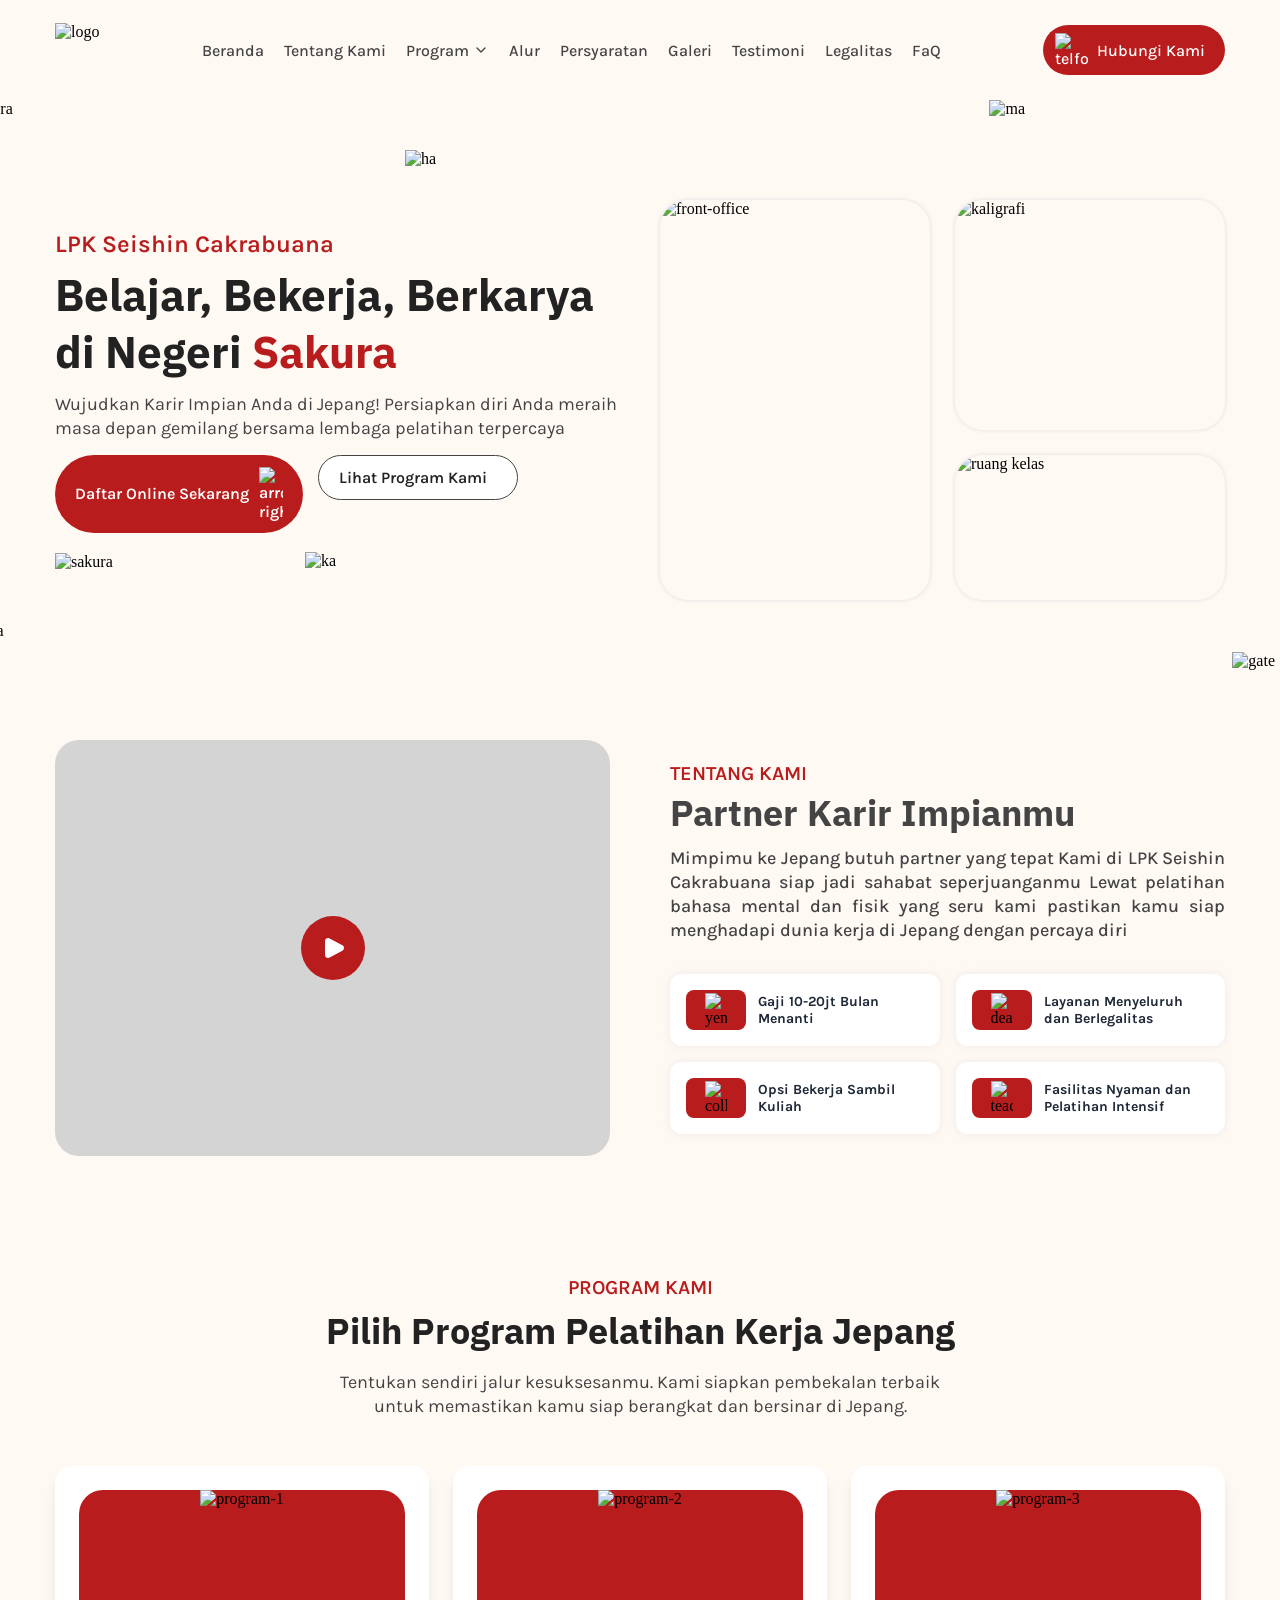
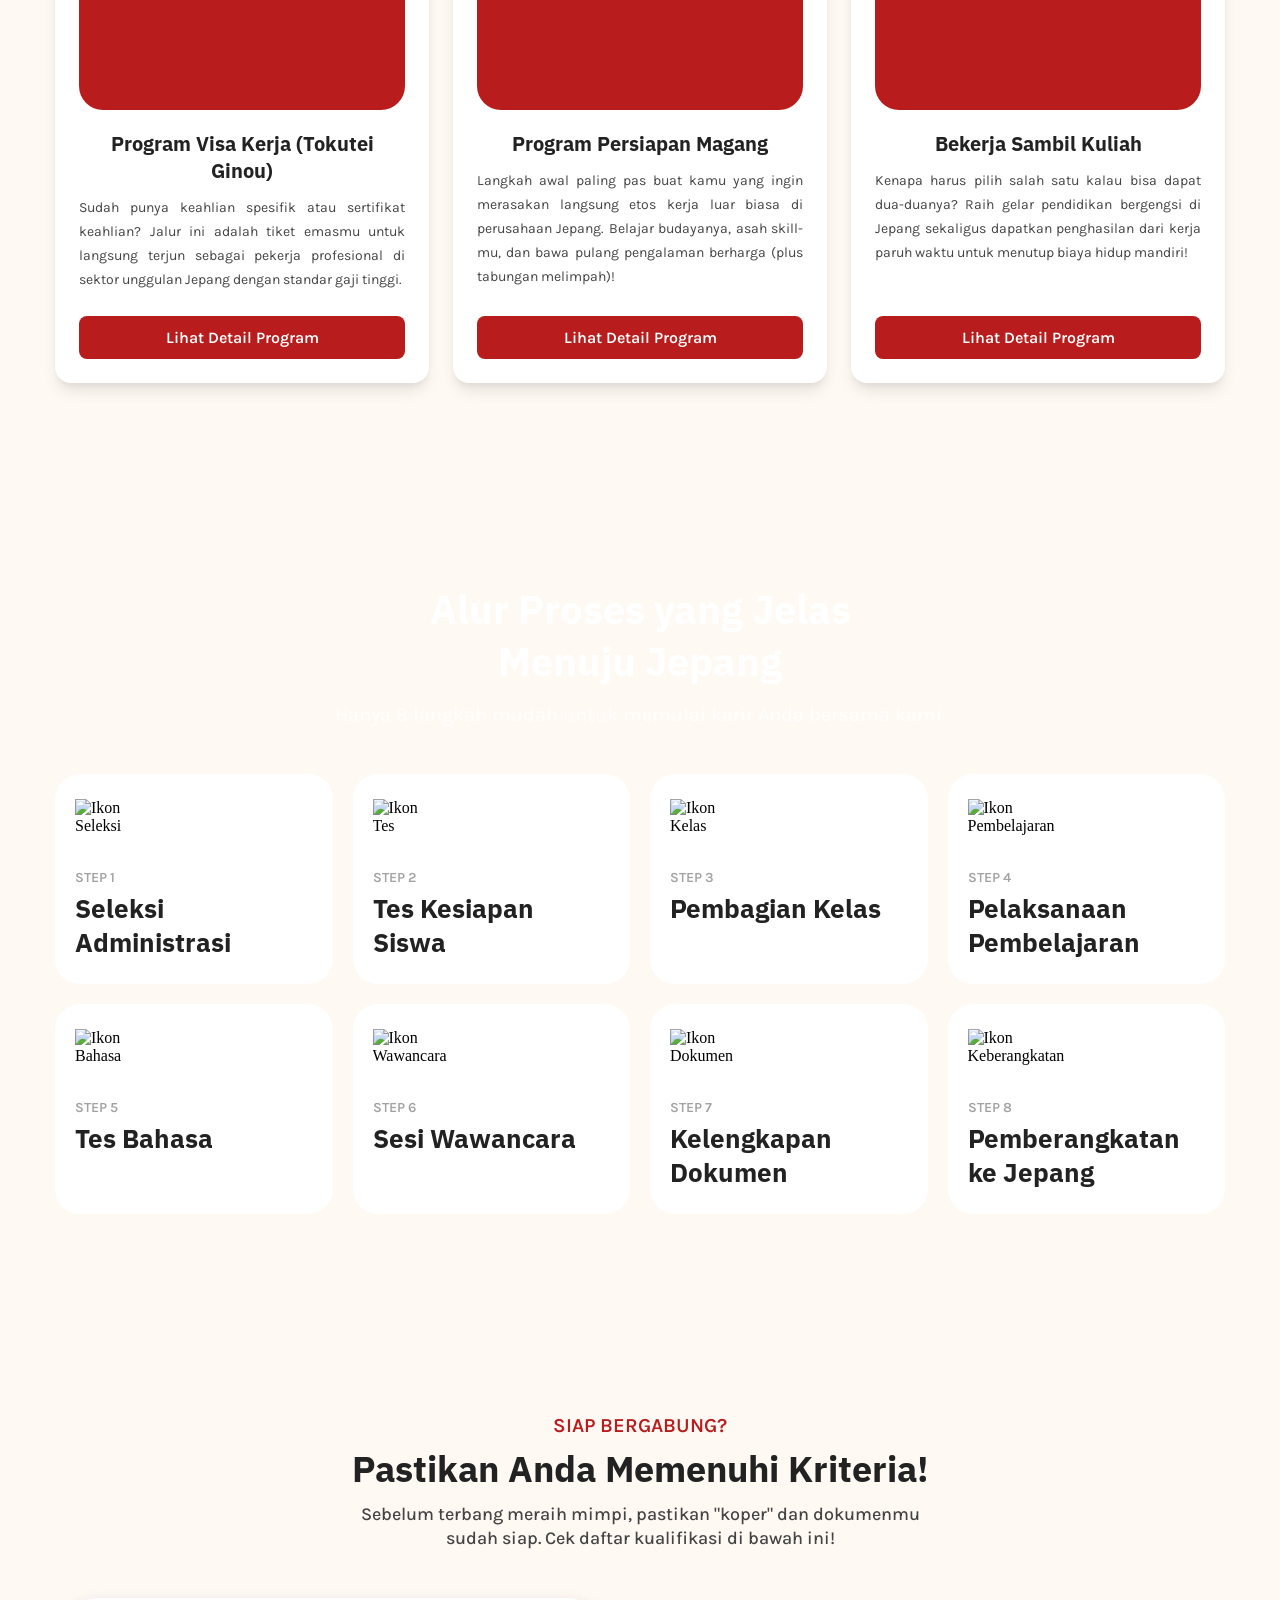
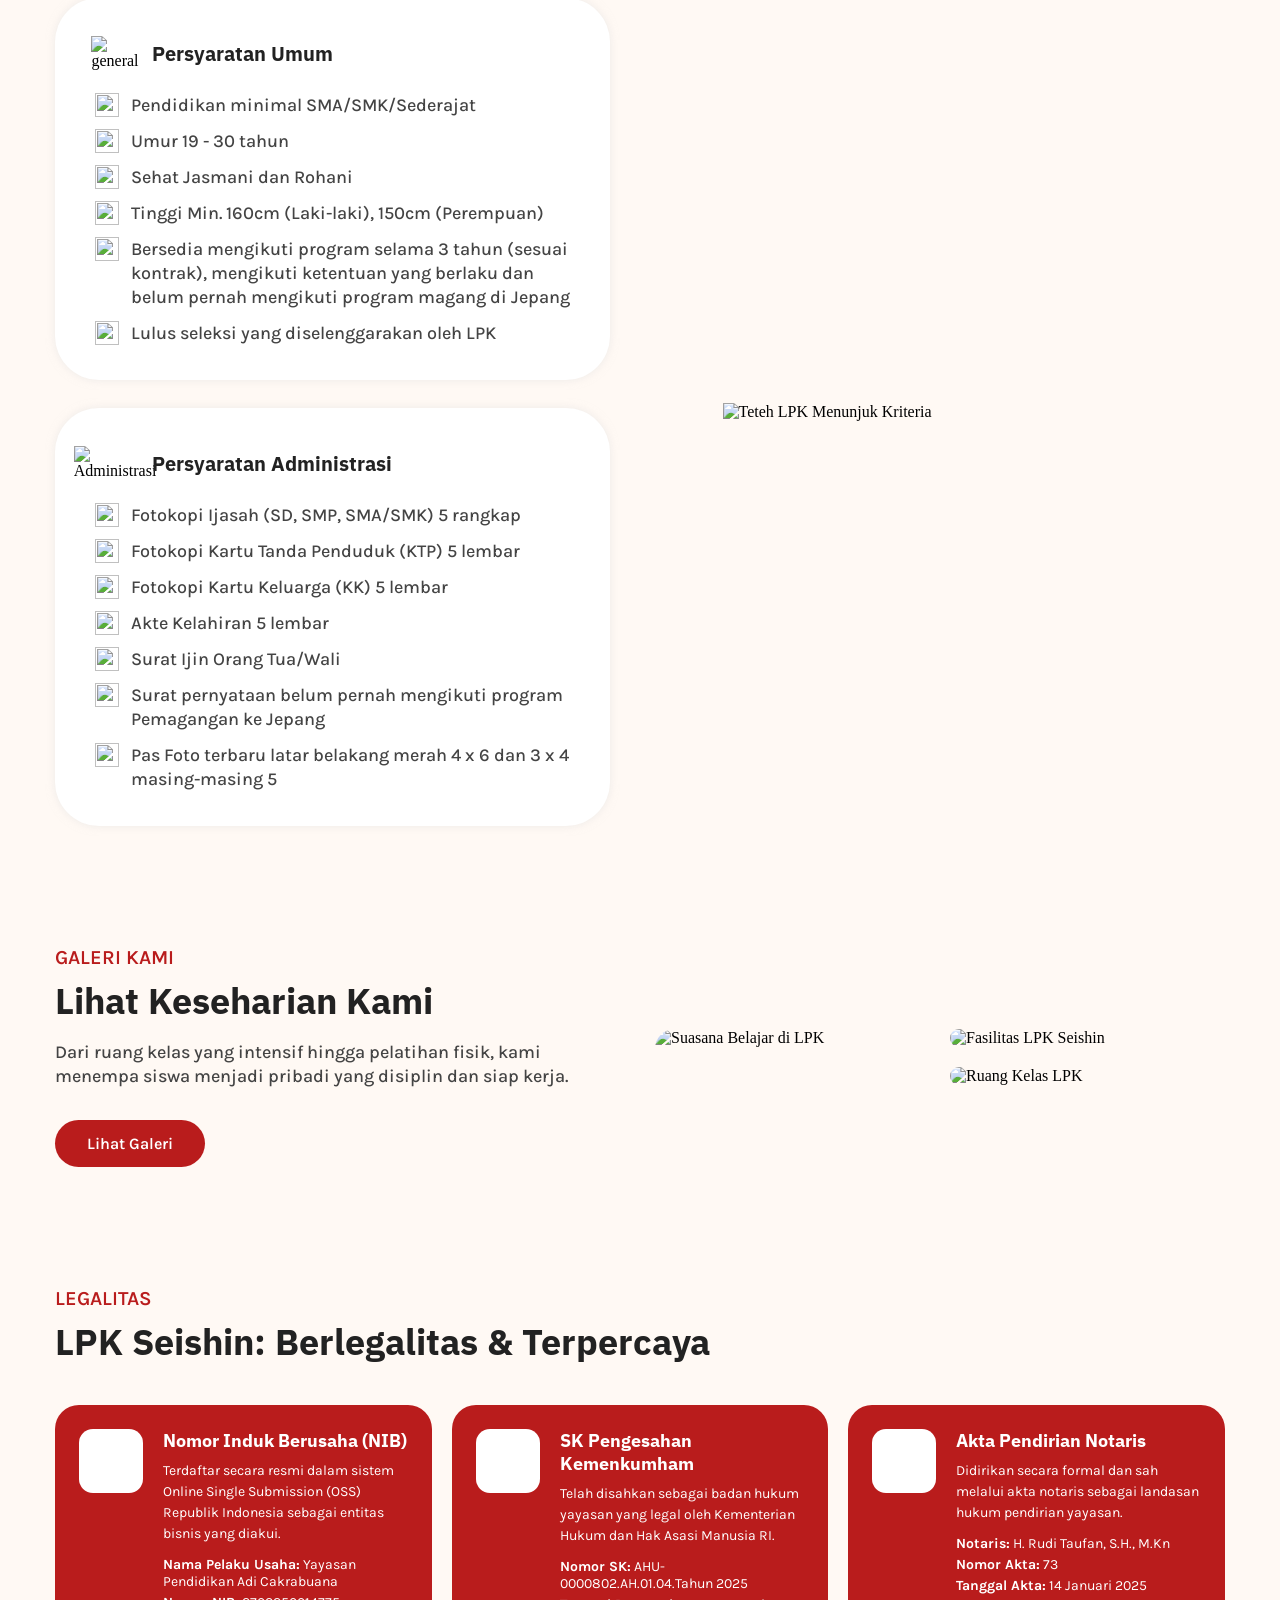
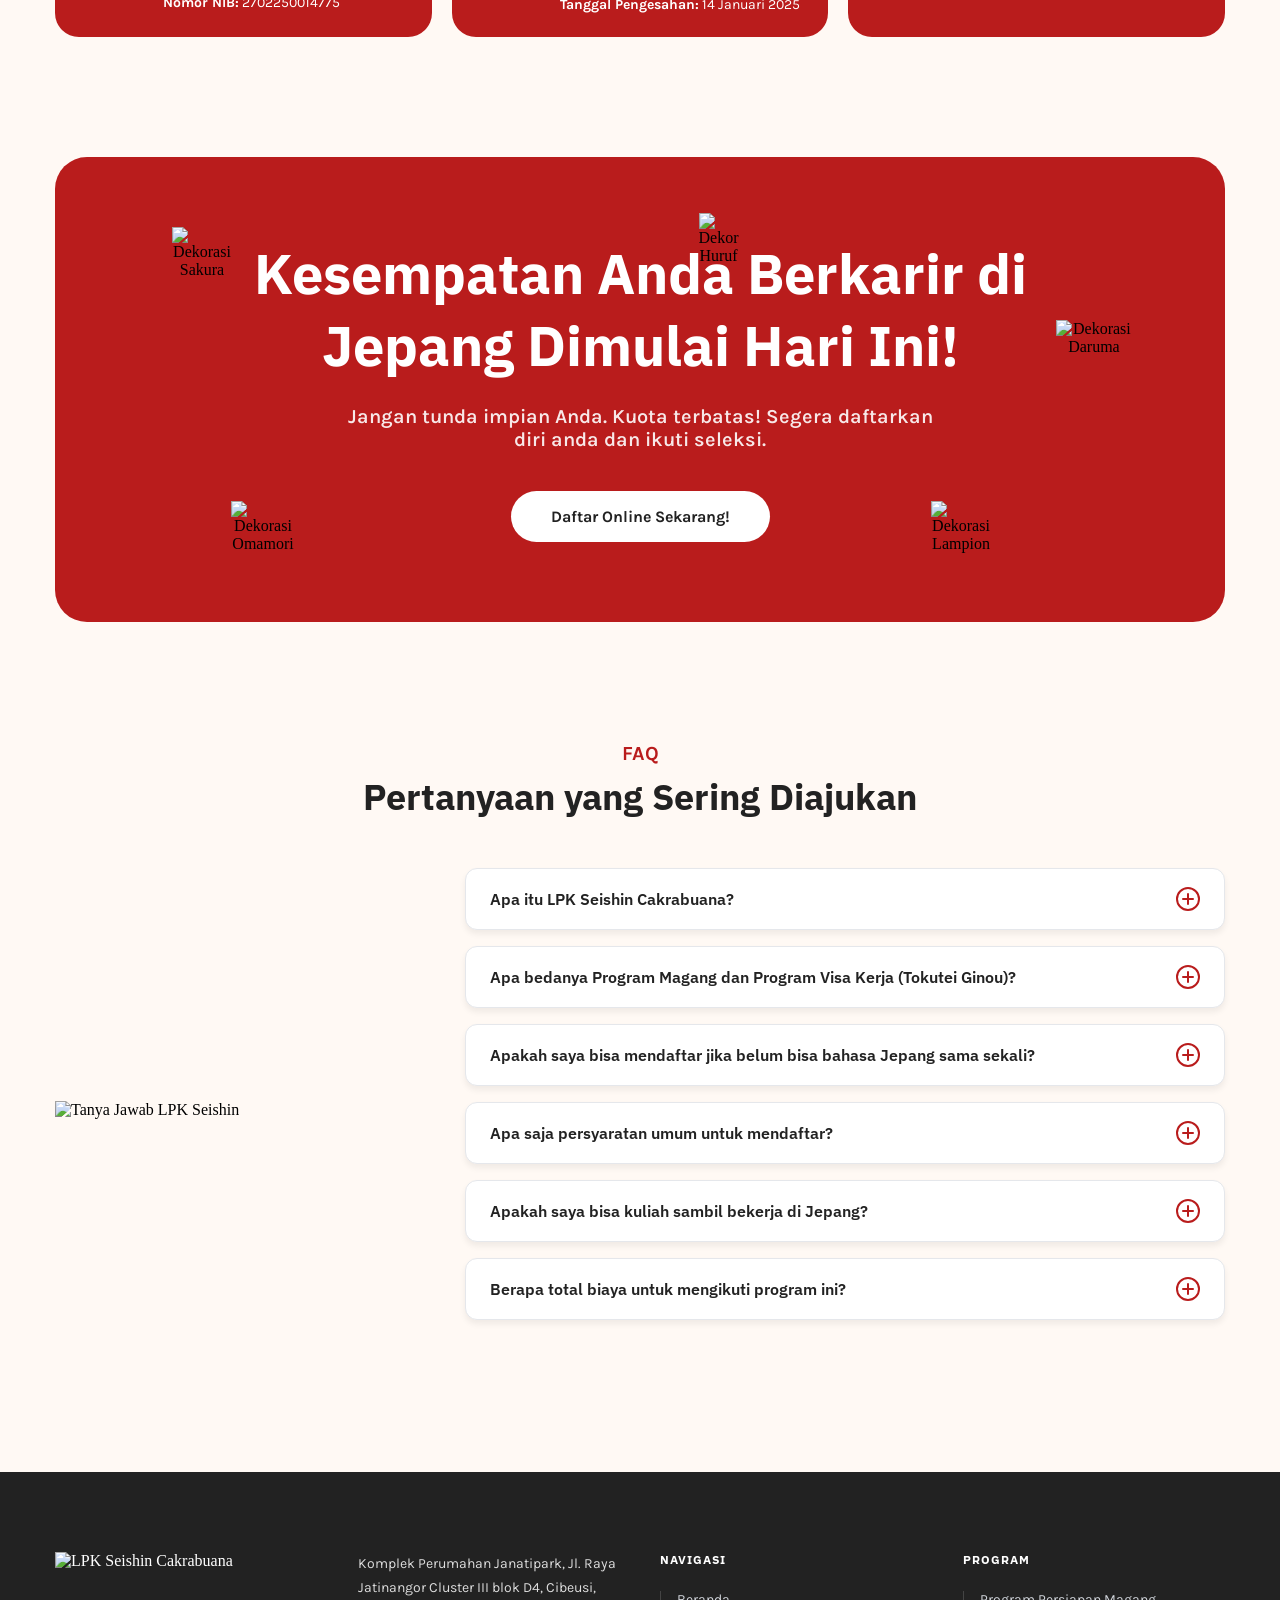
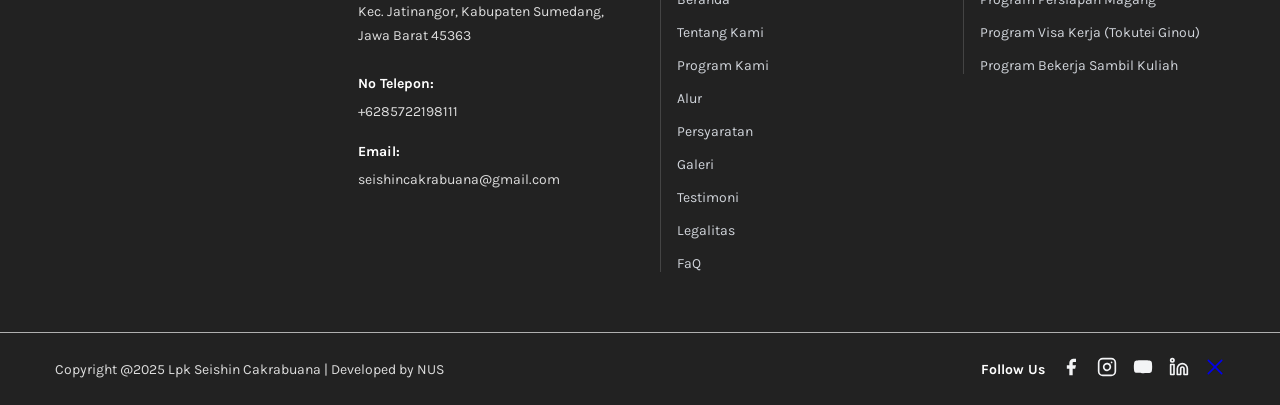
==== commit ff80ecbe: "update: source code for uts" ====
--- a/index.html
+++ b/index.html
@@ -26,7 +26,8 @@
                     </div>
 
                     <ul class="nav-list" id="nav-menu">
-                        <a href="#why-us" class="nav-item group font-karla">Beranda<span></span></a>
+                        <a href="#" class="nav-item group font-karla">Beranda<span></span></a>
+                        <a href="#about" class="nav-item group font-karla">Tentang Kami<span></span></a>
                         <div class="nav-item dropdown group font-karla">
                             <div class="dropdown-toggle">
                                 Program
@@ -38,21 +39,22 @@
                             </div>
                             <span></span>
                             <ul class="dropdown-menu">
-                                <li><a href="#program-tokutei" class="dropdown-link">Program Visa Kerja (Tokutei Ginou)</a></li>
-                                <li><a href="pages/program-magang1.html" class="dropdown-link">Program Persiapan Magang</a></li>
-                                <li><a href="#program-kuliah" class="dropdown-link">Bekerja Sambil Kuliah</a></li>
+                                <li><a href="pages/program-1" class="dropdown-link">Program Visa Kerja (Tokutei
+                                        Ginou)</a></li>
+                                <li><a href="pages/program-2" class="dropdown-link">Program Persiapan Magang</a></li>
+                                <li><a href="pages/program-3" class="dropdown-link">Bekerja Sambil Kuliah</a></li>
                             </ul>
                         </div>
-                        <a href="#alur-program" class="nav-item group font-karla">Program<span></span></a>
-                        <a href="#requirements" class="nav-item group font-karla">Alur<span></span></a>
-                        <a href="#testimoni" class="nav-item group font-karla">Persyaratan<span></span></a>
-                        <a href="#about-us" class="nav-item group font-karla">Galeri<span></span></a>
-                        <a href="#legalitas" class="nav-item group font-karla">Legalitas<span></span></a>
-                        <a href="faq" class="nav-item group font-karla">FaQ<span></span></a>
+                        <a href="#roadmap" class="nav-item font-karla">Alur<span></span></a>
+                        <a href="#requirements" class="nav-item font-karla">Persyaratan<span></span></a>
+                        <a href="#gallery" class="nav-item font-karla">Galeri<span></span></a>
+                        <a href="/pages/testimoni" class="nav-item font-karla">Testimoni<span></span></a>
+                        <a href="#legality" class="nav-item font-karla">Legalitas<span></span></a>
+                        <a href="#faq" class="nav-item font-karla">FaQ<span></span></a>
                     </ul>
 
                     <div class="nav-actions">
-                        <a href="https://forms.gle/ctU4bMmhunpBm8Ae9" class="group nav-button font-karla">
+                        <a href="/pages/contact.html" class="group nav-button font-karla">
                             <img src="https://res.cloudinary.com/depmeqzg0/image/upload/v1775375763/telfon_jzz1gs.webp"
                                 alt="telfon" class="icon-btn">
                             <span class="text-btn">Hubungi Kami</span>
@@ -123,14 +125,14 @@
             </div>
         </div>
     </header>
-    <section class="about-section">
+    <section id="about" class="about-section">
         <div class="container">
             <div class="about-wrapper">
                 <div class="about-video">
                     <div class="custom-video-wrapper" id="videoWrapper">
                         <video id="myVideo" loop
                             src="https://res.cloudinary.com/depmeqzg0/video/upload/v1775375366/WhatsApp_Video_2026-04-05_at_11.44.04_ekvw8r.mp4"
-                            poster="https://videocdn.cdnpk.net/videos/5f056ee2-c61b-5069-b3e1-87750669d252/horizontal/thumbnails/large.jpg?ga=GA1.1.1869235601.1775292544&item_id=3134563&w=740&q=80"></video>
+                            poster="https://res.cloudinary.com/depmeqzg0/image/upload/v1775393050/thumbnails_oewiax.webp"></video>
 
                         <div class="video-overlay" id="videoOverlay">
                             <div class="play-btn" id="playBtn">
@@ -206,7 +208,7 @@
                             langsung terjun sebagai pekerja profesional di sektor unggulan Jepang dengan standar gaji
                             tinggi.
                         </p>
-                        <a href="#" class="btn-card font-karla">Lihat Detail Program</a>
+                        <a href="/pages/program-1" class="btn-card font-karla">Lihat Detail Program</a>
                     </div>
                 </div>
 
@@ -222,7 +224,7 @@
                             perusahaan Jepang. Belajar budayanya, asah skill-mu, dan bawa pulang pengalaman berharga
                             (plus tabungan melimpah)!
                         </p>
-                        <a href="#" class="btn-card font-karla">Lihat Detail Program</a>
+                        <a href="/pages/program-2" class="btn-card font-karla">Lihat Detail Program</a>
                     </div>
                 </div>
 
@@ -238,14 +240,14 @@
                             di Jepang sekaligus dapatkan penghasilan dari kerja paruh waktu untuk menutup biaya hidup
                             mandiri!
                         </p>
-                        <a href="#" class="btn-card font-karla">Lihat Detail Program</a>
+                        <a href="/pages/program-3" class="btn-card font-karla">Lihat Detail Program</a>
                     </div>
                 </div>
             </div>
         </div>
     </section>
 
-    <section id="alur-program" class="alur-section">
+    <section id="roadmap" class="alur-section">
         <div class="container">
             <div class="alur-header">
                 <h2 class="font-ibm title">Alur Proses yang Jelas<br>Menuju Jepang</h2>
@@ -446,8 +448,6 @@
                             </li>
                         </ul>
                     </div>
-
-                    <a href="#" class="btn-req-primary font-karla">Pelajari Selengkapnya</a>
                 </div>
 
                 <div class="req-right">
@@ -462,7 +462,7 @@
         </div>
     </section>
 
-    <section id="galeri" class="gallery-section">
+    <section id="gallery" class="gallery-section">
         <div class="container">
             <div class="gallery-wrapper">
 
@@ -473,7 +473,7 @@
                         Dari ruang kelas yang intensif hingga pelatihan fisik, kami menempa siswa menjadi pribadi yang
                         disiplin dan siap kerja.
                     </p>
-                    <a href="#" class="btn-gallery font-karla">Lihat Galeri</a>
+                    <a href="/pages/gallery" class="btn-gallery font-karla">Lihat Galeri</a>
                 </div>
 
                 <div class="gallery-images">
@@ -495,7 +495,7 @@
         </div>
     </section>
 
-    <section id="legalitas" class="legalitas-section">
+    <section id="legality" class="legalitas-section">
         <div class="container">
             <div class="legalitas-header">
                 <h6 class="font-karla subtitle">LEGALITAS</h6>
@@ -734,20 +734,24 @@
                 <div class="footer-nav-col">
                     <h4 class="font-ibm">NAVIGASI</h4>
                     <ul class="font-karla footer-links">
-                        <li><a href="#">Home</a></li>
-                        <li><a href="#about-us">Tentang Kami</a></li>
-                        <li><a href="#event">Event <span class="badge-new">New</span></a></li>
+                        <li><a href="#">Beranda</a></li>
+                        <li><a href="#about">Tentang Kami</a></li>
                         <li><a href="#program">Program Kami</a></li>
-                        <li><a href="#alur-program">Alur Program</a></li>
+                        <li><a href="#roadmap">Alur</a></li>
+                        <li><a href="#requirements">Persyaratan</a></li>
+                        <li><a href="#gallery">Galeri</a></li>
+                        <li><a href="/pages/testimoni.html">Testimoni</a></li>
+                        <li><a href="#legality">Legalitas</a></li>
+                        <li><a href="#faq">FaQ</a></li>
                     </ul>
                 </div>
 
                 <div class="footer-nav-col">
-                    <h4 class="font-ibm">LAYANAN</h4>
+                    <h4 class="font-ibm">PROGRAM</h4>
                     <ul class="font-karla footer-links">
-                        <li><a href="pages/program-magang1.html">Program Persiapan Magang</a></li>
-                        <li><a href="#">Program Visa Kerja (Tokutei Ginou)</a></li>
-                        <li><a href="#">Program Bekerja Sambil Kuliah</a></li>
+                        <li><a href="/pages/program-1">Program Persiapan Magang</a></li>
+                        <li><a href="/pages/program-2">Program Visa Kerja (Tokutei Ginou)</a></li>
+                        <li><a href="/pages/program-3">Program Bekerja Sambil Kuliah</a></li>
                     </ul>
                 </div>
 
@@ -802,6 +806,7 @@
         </div>
     </footer>
 
+    <script src="script/main.js"></script>
     <script src="script/script.js"></script>
 </body>
 
--- a/css/style.css
+++ b/css/style.css
@@ -13,7 +13,8 @@
 }
 
 header {
-    padding-top: 100px;
+    padding-top: 50px;
+    overflow: hidden;
 }
 
 .font-ibm {
@@ -172,7 +173,7 @@
     align-items: center;
     grid-template-columns: repeat(1, minmax(0, 1fr));
     gap: 40px;
-    padding: 100px 0;
+    padding: 100px 0 20px 0;
     position: relative;
 }
 
@@ -180,24 +181,24 @@
 .japan-map {
     position: absolute;
     pointer-events: none;
-    right: -400px;
-    top: -10px;
+    right: -600px;
+    top: -100px;
     z-index: -1;
 }
 
 .sakura {
     position: absolute;
     pointer-events: none;
-    left: -100px;
-    top: 0;
+    left: -50px;
+    top: 50px;
     z-index: -1;
 }
 
 .daruma {
     position: absolute;
     pointer-events: none;
-    right: -140px;
-    top: 250px;
+    right: -70px;
+    top: 180px;
     z-index: -1;
 }
 
@@ -212,32 +213,32 @@
 .yukata {
     position: absolute;
     pointer-events: none;
-    left: -110px;
-    bottom: -20px;
+    left: -70px;
+    bottom: 50px;
     z-index: -1;
 }
 
 .ka {
     position: absolute;
     pointer-events: none;
-    left: 250px;
-    bottom: 50px;
+    left: 150px;
+    bottom: 0;
     z-index: -1;
 }
 
 .gate {
     position: absolute;
     pointer-events: none;
-    right: -50px;
-    bottom: -50px;
+    right: -70px;
+    bottom: 200px;
     z-index: -1;
 }
 
 .ma {
     position: absolute;
     pointer-events: none;
-    right: 200px;
-    top: 0;
+    left: 150px;
+    top: 25px;
     z-index: -1;
 }
 
@@ -323,7 +324,7 @@
 
 .header-hero {
     display: grid;
-    height: 400px;
+    height: 280px;
     grid-template-columns: repeat(2, minmax(0, 1fr));
     grid-template-rows: repeat(5, minmax(0, 1fr));
     gap: 25px;
@@ -363,7 +364,7 @@
 /* about section */
 
 .about-section {
-    margin-top: 0px;
+    margin-top: 70px;
 }
 
 .about-wrapper {
@@ -621,7 +622,7 @@
 
 .alur-grid {
     display: grid;
-    grid-template-columns: repeat(2, minmax(0, 1fr));
+    grid-template-columns: repeat(1, minmax(0, 1fr));
     gap: 20px;
 }
 
@@ -768,7 +769,7 @@
 
 .btn-req-primary {
     display: inline-block;
-    align-self: flex-start;
+    align-self: center;
     background-color: #b91c1c;
     color: #FFFFFF;
     padding: 14px 32px;
@@ -776,7 +777,6 @@
     font-weight: 600;
     transition: background-color 0.3s ease;
     margin-top: 8px;
-    margin: 0 auto;
 }
 
 .btn-req-primary:hover {
@@ -1029,32 +1029,32 @@
 }
 
 .decor-sakura {
-    top: 15%;
-    left: 10%;
+    top: 3%;
+    left: 5%;
     width: 60px;
 }
 
 .decor-huruf {
-    top: 12%;
-    left: 55%;
+    top: 5%;
+    left: 70%;
     width: 40px;
 }
 
 .decor-daruma {
-    top: 35%;
-    right: 8%;
+    top: 40%;
+    right: 5%;
     width: 75px;
 }
 
 .decor-omamori {
     bottom: 15%;
-    left: 15%;
+    left: 5%;
     width: 65px;
 }
 
 .decor-lampion {
     bottom: 15%;
-    right: 20%;
+    right: 5%;
     width: 60px;
 }
 
@@ -1359,6 +1359,718 @@
     margin: 0 auto;
 }
 
+
+/* Page Program */
+.program-hero .program-image {
+    overflow: hidden;
+    height: 250px;
+    box-shadow: 0px 0px 4px #ddd;
+    border-radius: 28px;
+    margin-bottom: 50px;
+}
+
+.program-hero .program-image img {
+    width: 100%;
+    height: 100%;
+    object-fit: cover;
+}
+
+.icon-phone {
+    width: 20px;
+}
+
+/* Benefits Section */
+.benefits-section {
+    margin-bottom: 60px;
+}
+
+.benefits-grid {
+    display: grid;
+    grid-template-columns: repeat(1, 1fr);
+    gap: 20px;
+}
+
+.benefit-card {
+    background-color: #fff;
+    border-radius: 24px;
+    padding: 24px 20px;
+    text-align: center;
+    box-shadow: 0 0px 8px #dddddd80;
+    transition: transform 0.3s ease;
+}
+
+.benefit-card:hover {
+    transform: translateY(-5px);
+}
+
+.benefit-card .icon-box {
+    width: 60px;
+    height: 60px;
+    background-color: #b91c1c;
+    border-radius: 16px;
+    display: flex;
+    align-items: center;
+    justify-content: center;
+    margin: 0 auto 16px auto;
+}
+
+.benefit-card .icon-box img {
+    width: 32px;
+    height: auto;
+}
+
+.benefit-card h3 {
+    font-size: 20px;
+    color: #222;
+    font-weight: 700;
+    margin-bottom: 10px;
+}
+
+.benefit-card p {
+    font-size: 14px;
+    color: #555;
+    line-height: 1.5;
+}
+
+/* Program Info Section */
+.program-info-section {
+    margin-bottom: 60px;
+}
+
+.info-grid {
+    display: grid;
+    grid-template-columns: repeat(1, 1fr);
+    gap: 20px;
+}
+
+.info-card {
+    border-radius: 24px;
+    padding: 30px;
+    display: flex;
+    flex-direction: column;
+    box-shadow: 0 0px 8px #dddddd80;
+}
+
+.info-card h3 {
+    font-size: 18px;
+    font-weight: 700;
+    margin-bottom: 24px;
+    padding-bottom: 12px;
+}
+
+/* Card Themes */
+.info-card.dark {
+    background-color: #222;
+    color: #fff;
+}
+
+.info-card.light {
+    background-color: #fff;
+    color: #222;
+}
+
+.info-card.primary {
+    background-color: #b91c1c;
+    color: #fff;
+}
+
+.info-list {
+    display: flex;
+    flex-direction: column;
+    gap: 20px;
+}
+
+.info-list li {
+    display: flex;
+    gap: 16px;
+    align-items: flex-start;
+}
+
+.list-icon {
+    width: 40px;
+    height: 40px;
+    border-radius: 12px;
+    display: flex;
+    align-items: center;
+    justify-content: center;
+    flex-shrink: 0;
+}
+
+.list-icon.red {
+    background-color: #b91c1c;
+}
+
+.list-icon.outline {
+    background-color: transparent;
+    border: 1px solid rgba(255, 255, 255, 0.3);
+}
+
+.list-icon img {
+    width: 20px;
+    height: 20px;
+}
+
+.info-list h4 {
+    font-size: 14px;
+    font-weight: 700;
+    margin-bottom: 4px;
+}
+
+.info-list p {
+    font-size: 12px;
+    color: #ccc;
+    line-height: 1.5;
+}
+
+.check-list {
+    display: flex;
+    flex-direction: column;
+    gap: 16px;
+}
+
+.check-list li {
+    display: flex;
+    align-items: center;
+    gap: 12px;
+    font-size: 14px;
+    color: #444;
+}
+
+.check-list li img {
+    width: 18px;
+    height: 18px;
+}
+
+.cost-details {
+    display: flex;
+    flex-direction: column;
+    gap: 24px;
+}
+
+.cost-item p {
+    font-size: 14px;
+    margin-bottom: 4px;
+    color: #ffcccc;
+}
+
+.cost-item h4 {
+    font-size: 22px;
+    font-weight: 700;
+    margin-bottom: 4px;
+}
+
+.cost-item span {
+    font-size: 12px;
+    color: #ffe6e6;
+}
+
+.bottom-content-section {
+    margin-bottom: 80px;
+}
+
+.bottom-grid {
+    display: grid;
+    grid-template-columns: repeat(1, 1fr);
+    gap: 30px;
+}
+
+.jobs-card {
+    background-color: #fff;
+    border-radius: 24px;
+    padding: 30px;
+    box-shadow: 0 0px 8px #dddddd80;
+}
+
+.jobs-card h3 {
+    font-size: 20px;
+    color: #222;
+    margin-bottom: 12px;
+}
+
+.jobs-card p {
+    font-size: 14px;
+    color: #555;
+    margin-bottom: 24px;
+    line-height: 1.6;
+}
+
+.jobs-grid {
+    display: grid;
+    grid-template-columns: repeat(2, 1fr);
+    gap: 16px;
+}
+
+.job-item {
+    display: flex;
+    flex-direction: column;
+    align-items: center;
+    text-align: center;
+    gap: 8px;
+}
+
+.job-item img {
+    width: 40px;
+    height: 40px;
+    padding: 8px;
+    background-color: #FAEACB;
+    border-radius: 12px;
+}
+
+.job-item span {
+    font-size: 18px;
+    color: #b91c1c;
+    font-weight: 700;
+}
+
+.testimonials-wrapper {
+    display: flex;
+    flex-direction: column;
+    gap: 20px;
+}
+
+.testi-cards {
+    display: grid;
+    grid-template-columns: repeat(1, 1fr);
+    gap: 20px;
+}
+
+.testi-card {
+    background-image: url('https://res.cloudinary.com/depmeqzg0/image/upload/v1775397637/rectangle4588_zlyycb.webp');
+    background-size: cover;
+    border-radius: 24px;
+    padding: 24px;
+    position: relative;
+}
+
+.person-image {
+    position: absolute;
+    height: 100%;
+    top: 0;
+    right: 0;
+    z-index: -1;
+}
+
+.testi-header {
+    display: flex;
+    justify-content: space-between;
+    align-items: center;
+    margin-bottom: 16px;
+}
+
+.testi-header h4 {
+    font-size: 16px;
+    color: #b91c1c;
+}
+
+.testi-header span {
+    font-size: 12px;
+    color: #777;
+}
+
+.avatar {
+    width: 48px;
+    height: 48px;
+    border-radius: 50%;
+    object-fit: cover;
+}
+
+.quote-icon {
+    width: 24px;
+    height: 24px;
+    margin-bottom: 8px;
+}
+
+.testi-card p {
+    font-size: 13px;
+    color: #555;
+    line-height: 1.6;
+    max-width: 85%;
+}
+
+.btn-outline {
+    display: flex;
+    align-items: center;
+    justify-content: center;
+    gap: 8px;
+    width: 100%;
+    padding: 16px;
+    border-radius: 100px;
+    background-color: #fff;
+    color: #222;
+    font-weight: 600;
+    transition: all 0.3s ease;
+    box-shadow: 0 0px 8px #dddddd80;
+}
+
+.btn-outline img {
+    width: 20px;
+    height: 20px;
+}
+
+.btn-outline:hover {
+    border-color: #b91c1c;
+    color: #b91c1c;
+}
+
+/* Page Gallery */
+
+.gallery-page-section {
+    padding-top: 70px;
+}
+
+.gallery-page-header {
+    text-align: center;
+    max-width: 700px;
+    margin: 0 auto 48px auto;
+}
+
+.gallery-page-header .subtitle {
+    font-size: 16px;
+    color: #b91c1c;
+    font-weight: 700;
+    text-transform: uppercase;
+    letter-spacing: 1px;
+}
+
+.gallery-page-header .title {
+    font-size: 36px;
+    color: #222;
+    font-weight: 700;
+    margin-top: 8px;
+    margin-bottom: 16px;
+}
+
+.gallery-page-header .desc {
+    font-size: 16px;
+    color: #555;
+    line-height: 1.6;
+}
+
+.gallery-page-grid {
+    display: grid;
+    grid-template-columns: repeat(1, 1fr);
+    gap: 24px;
+}
+
+.gallery-item {
+    position: relative;
+    border-radius: 20px;
+    overflow: hidden;
+    aspect-ratio: 16 / 9;
+    background-color: #ddd;
+    cursor: pointer;
+}
+
+.gallery-item img {
+    width: 100%;
+    height: 100%;
+    object-fit: cover;
+    display: block;
+    transition: transform 0.5s ease;
+}
+
+.gallery-item:hover img {
+    transform: scale(1.05);
+}
+
+.item-overlay {
+    position: absolute;
+    inset: 0;
+    background: linear-gradient(to top, rgba(0, 0, 0, 0.85) 0%, rgba(0, 0, 0, 0) 50%);
+    display: flex;
+    align-items: flex-end;
+    padding: 24px 30px;
+    opacity: 0;
+    visibility: hidden;
+    transform: translateY(20px);
+    transition: all 0.4s cubic-bezier(0.4, 0, 0.2, 1);
+}
+
+.gallery-item:hover .item-overlay {
+    opacity: 1;
+    visibility: visible;
+    transform: translateY(0);
+}
+
+.item-overlay h3 {
+    color: #ffffff;
+    font-size: 22px;
+    font-weight: 600;
+    margin: 0;
+}
+
+.pagination-wrapper {
+    display: flex;
+    justify-content: center;
+    align-items: center;
+    gap: 8px;
+    margin-top: 60px;
+}
+
+.page-number,
+.page-nav {
+    display: flex;
+    justify-content: center;
+    align-items: center;
+    width: 44px;
+    height: 44px;
+    border-radius: 12px;
+    background-color: #ffffff;
+    color: #444;
+    font-size: 16px;
+    font-weight: 600;
+    border: 1px solid #e5e7eb;
+    transition: all 0.3s ease;
+}
+
+.page-nav img {
+    width: 24px;
+    height: 24px;
+    transition: filter 0.3s ease;
+}
+
+.page-number:hover,
+.page-nav:hover {
+    border-color: #b91c1c;
+    color: #b91c1c;
+}
+
+.page-number.active {
+    background-color: #b91c1c;
+    color: #ffffff;
+    border-color: #b91c1c;
+}
+
+.page-dots {
+    color: #888;
+    font-weight: 600;
+    padding: 0 4px;
+}
+
+/* Page Contact */
+.contact-page-section {
+    padding-top: 70px;
+}
+
+.contact-header {
+    text-align: center;
+    margin-bottom: 48px;
+}
+
+.contact-header .title {
+    font-size: 40px;
+    color: #222;
+    font-weight: 700;
+    margin-bottom: 8px;
+}
+
+.contact-header .subtitle {
+    font-size: 16px;
+    color: #b91c1c;
+    font-weight: 600;
+    margin-bottom: 24px;
+}
+
+.contact-actions {
+    display: flex;
+    justify-content: center;
+    gap: 16px;
+    flex-wrap: wrap;
+}
+
+.btn-action {
+    display: flex;
+    align-items: center;
+    gap: 8px;
+    background-color: #b91c1c;
+    color: #ffffff;
+    padding: 12px 28px;
+    border-radius: 100px;
+    font-weight: 600;
+    font-size: 16px;
+    transition: all 0.3s ease;
+    box-shadow: 0 4px 10px rgba(185, 28, 28, 0.2);
+}
+
+.btn-action img {
+    width: 20px;
+    height: 20px;
+}
+
+.btn-action:hover {
+    background-color: #991b1b;
+    transform: translateY(-3px);
+    box-shadow: 0 6px 15px rgba(185, 28, 28, 0.3);
+}
+
+.contact-info-grid {
+    display: grid;
+    grid-template-columns: repeat(1, 1fr);
+    gap: 20px;
+    margin-bottom: 48px;
+}
+
+.contact-card {
+    background-color: #ffffff;
+    border-radius: 20px;
+    padding: 24px;
+    display: flex;
+    align-items: center;
+    gap: 16px;
+    box-shadow: 0 4px 15px rgba(0, 0, 0, 0.04);
+    transition: all 0.3s ease;
+    border: 1px solid transparent;
+}
+
+.contact-card:hover {
+    transform: translateY(-5px);
+    box-shadow: 0 8px 25px rgba(0, 0, 0, 0.08);
+    border-color: #ffe5e5;
+    /* Border merah tipis saat di-hover */
+}
+
+.card-icon {
+    width: 48px;
+    height: 48px;
+    flex-shrink: 0;
+    display: flex;
+    align-items: center;
+    justify-content: center;
+}
+
+.card-icon img {
+    width: 32px;
+    height: 32px;
+}
+
+.card-text {
+    text-align: left;
+}
+
+.card-text h3 {
+    font-size: 16px;
+    color: #222;
+    font-weight: 700;
+    margin-bottom: 4px;
+}
+
+.card-text p {
+    font-size: 14px;
+    color: #444;
+    line-height: 1.5;
+}
+
+.contact-map-wrapper {
+    width: 100%;
+    height: 400px;
+    border-radius: 24px;
+    overflow: hidden;
+    box-shadow: 0 8px 30px rgba(0, 0, 0, 0.06);
+    background-color: #ddd;
+    transition: transform 0.3s ease;
+}
+
+.contact-map-wrapper:hover {
+    transform: scale(1.01);
+}
+
+/* Testimoni by Yussar */
+.testimoni-page-section {
+    padding-top: 70px;
+}
+
+.testimoni-page-header {
+    text-align: center;
+    margin-bottom: 48px;
+}
+
+.testimoni-subtitle {
+    font-size: 14px;
+    font-weight: 700;
+    color: #b91c1c;
+    text-transform: uppercase;
+    letter-spacing: 1px;
+    margin-bottom: 8px;
+}
+
+.testimoni-title {
+    font-size: 36px;
+    font-weight: 800;
+    color: #111;
+}
+
+.testimoni-grid {
+    display: grid;
+    grid-template-columns: repeat(3, 1fr);
+    gap: 24px;
+    justify-items: center;
+}
+
+.testimoni-page .testi-card {
+    position: relative;
+    width: 100%;
+    height: 235px;
+    flex-shrink: 0;
+}
+
+.testi-bg {
+    position: absolute;
+    inset: 0;
+    width: 100%;
+    height: 100%;
+    z-index: 0;
+}
+
+.testi-photo {
+    position: absolute;
+    right: 10px;
+    top: 0px;
+    width: 140px;
+    height: 175px;
+    object-fit: cover;
+    object-position: top center;
+    z-index: -1;
+    clip-path: polygon(30px 0%, 100% 0%, 100% 100%, 0% 100%);
+}
+
+.testi-content {
+    position: absolute;
+    left: 20px;
+    top: 18px;
+    width: 55%;
+    z-index: 2;
+}
+
+.testi-name {
+    font-family: 'IBM Plex Sans', sans-serif;
+    font-size: 15px;
+    font-weight: 800;
+    color: #b91c1c;
+    margin-bottom: 2px;
+}
+
+.testi-role {
+    font-size: 12px;
+    font-weight: 600;
+    color: #888;
+    margin-bottom: 10px;
+}
+
+.quote-mark {
+    font-size: 32px;
+    color: #b91c1c;
+    font-family: Georgia, serif;
+    font-weight: 900;
+    line-height: 1;
+    margin-bottom: 6px;
+}
+
+.testi-text {
+    font-size: 12px;
+    color: #444;
+    line-height: 1.65;
+}
+
 @media (max-width: 576px) {
     .container {
         padding: 0 25px;
@@ -1374,6 +2086,56 @@
 
     .nav-list .nav-item span {
         display: none;
+    }
+
+    .gallery-page-header .title {
+        font-size: 28px;
+    }
+
+    .gallery-item {
+        aspect-ratio: 4 / 3;
+    }
+
+    .item-overlay h3 {
+        font-size: 18px;
+    }
+
+    .page-number,
+    .page-nav {
+        width: 38px;
+        height: 38px;
+        font-size: 14px;
+    }
+
+    .contact-header .title {
+        font-size: 32px;
+    }
+
+    .contact-actions {
+        flex-direction: column;
+        padding: 0 20px;
+    }
+
+    .btn-action {
+        justify-content: center;
+    }
+
+    .contact-map-wrapper {
+        height: 300px;
+    }
+
+    .testimoni-title {
+        font-size: 26px;
+    }
+
+    .testimoni-grid {
+        grid-template-columns: 1fr;
+    }
+
+
+    .testi-bg {
+        width: 100%;
+        height: 100%;
     }
 }
 
@@ -1485,7 +2247,7 @@
         transform: none;
         opacity: 1;
         visibility: visible;
-        border: none !important;
+        border: none;
     }
 
     .dropdown.active .dropdown-menu {
@@ -1509,6 +2271,10 @@
         background: transparent;
     }
 
+    .testimoni-grid {
+        grid-template-columns: repeat(2, 1fr);
+    }
+
     @keyframes fadeInDown {
         from {
             opacity: 0;
@@ -1527,6 +2293,22 @@
     .container {
         max-width: 540px;
     }
+
+    .alur-grid {
+        grid-template-columns: repeat(2, minmax(0, 1fr));
+    }
+
+    .program-grid {
+        grid-template-columns: repeat(2, 1fr);
+    }
+
+    .benefits-grid {
+        grid-template-columns: repeat(2, minmax(0, 1fr));
+    }
+
+    .info-grid {
+        grid-template-columns: repeat(2, minmax(0, 1fr));
+    }
 }
 
 @media (min-width: 768px) {
@@ -1534,12 +2316,113 @@
         max-width: 740px;
     }
 
+    header {
+        padding-top: 100px;
+        padding-bottom: 120px;
+    }
+
+    .gallery-page-grid {
+        grid-template-columns: repeat(2, 1fr);
+    }
+
+    .contact-info-grid {
+        grid-template-columns: repeat(3, 1fr);
+    }
+
+    .contact-map-wrapper {
+        height: 450px;
+    }
+
+    .contact-page-section {
+        padding-top: 0px;
+    }
+
+    .testimoni-page-section {
+        padding-top: 0px;
+    }
+
+    .japan-map {
+        right: -400px;
+        top: -10px;
+    }
+
+    .sakura {
+        left: -100px;
+        top: 0;
+    }
+
+    .daruma {
+        right: -140px;
+        top: 250px;
+    }
+
+    .ha {
+        left: 350px;
+        top: 50px;
+    }
+
+    .yukata {
+        left: -110px;
+        bottom: -20px;
+    }
+
+    .ka {
+        left: 250px;
+        bottom: 50px;
+    }
+
+    .gate {
+        right: -50px;
+        bottom: -50px;
+    }
+
+    .ma {
+        right: 200px;
+        left: auto;
+        top: 0;
+    }
+
+    .decor-sakura {
+        top: 15%;
+        left: 10%;
+        width: 60px;
+    }
+
+    .decor-huruf {
+        top: 12%;
+        left: 55%;
+        width: 40px;
+    }
+
+    .decor-daruma {
+        top: 35%;
+        right: 8%;
+        width: 75px;
+    }
+
+    .decor-omamori {
+        bottom: 15%;
+        left: 15%;
+        width: 65px;
+    }
+
+    .decor-lampion {
+        bottom: 15%;
+        right: 20%;
+        width: 60px;
+    }
+
     .nav-list {
         display: flex;
     }
 
     .main-header {
         grid-template-columns: repeat(2, minmax(0, 1fr));
+    }
+
+    .header-hero {
+        display: grid;
+        height: 400px;
     }
 
     .header-title {
@@ -1568,7 +2451,7 @@
     }
 
     .about-section {
-        margin-top: 120px;
+        margin-top: 0px;
     }
 
     .about-video {
@@ -1619,10 +2502,6 @@
         font-size: 18px;
     }
 
-    .program-grid {
-        grid-template-columns: repeat(3, 1fr);
-    }
-
     .alur-section {
         margin-top: 120px;
     }
@@ -1636,8 +2515,7 @@
     }
 
     .alur-grid {
-        display: grid;
-        grid-template-columns: repeat(4, minmax(0, 1fr));
+        grid-template-columns: repeat(3, minmax(0, 1fr));
     }
 
     .alur-icon {
@@ -1680,6 +2558,10 @@
 
     .req-right {
         display: flex;
+    }
+
+    .btn-req-primary {
+        align-self: flex-start;
     }
 
     .gallery-section {
@@ -1813,7 +2695,16 @@
     }
 
     .footer-nav-col h4 {
-    margin-bottom: 24px;
+        margin-bottom: 24px;
+    }
+
+    .program-hero .program-image {
+        height: 400px;
+        margin-bottom: 0;
+    }
+
+    .gallery-page-section {
+        padding-top: 0px;
     }
 
 }
@@ -1861,6 +2752,34 @@
         transform: rotate(180deg);
     }
 
+    .alur-grid {
+        grid-template-columns: repeat(4, minmax(0, 1fr));
+    }
+
+    .program-grid {
+        grid-template-columns: repeat(3, 1fr);
+    }
+
+    .benefits-grid {
+        grid-template-columns: repeat(5, minmax(0, 1fr));
+    }
+
+    .info-grid {
+        grid-template-columns: repeat(4, minmax(0, 1fr));
+    }
+
+    .bottom-grid {
+        grid-template-columns: 1fr 2fr;
+        align-items: start;
+    }
+
+    .testi-cards {
+        grid-template-columns: repeat(2, minmax(0, 1fr));
+    }
+
+    .contact-map-wrapper {
+        height: 500px;
+    }
 }
 
 @media (min-width: 1200px) {
